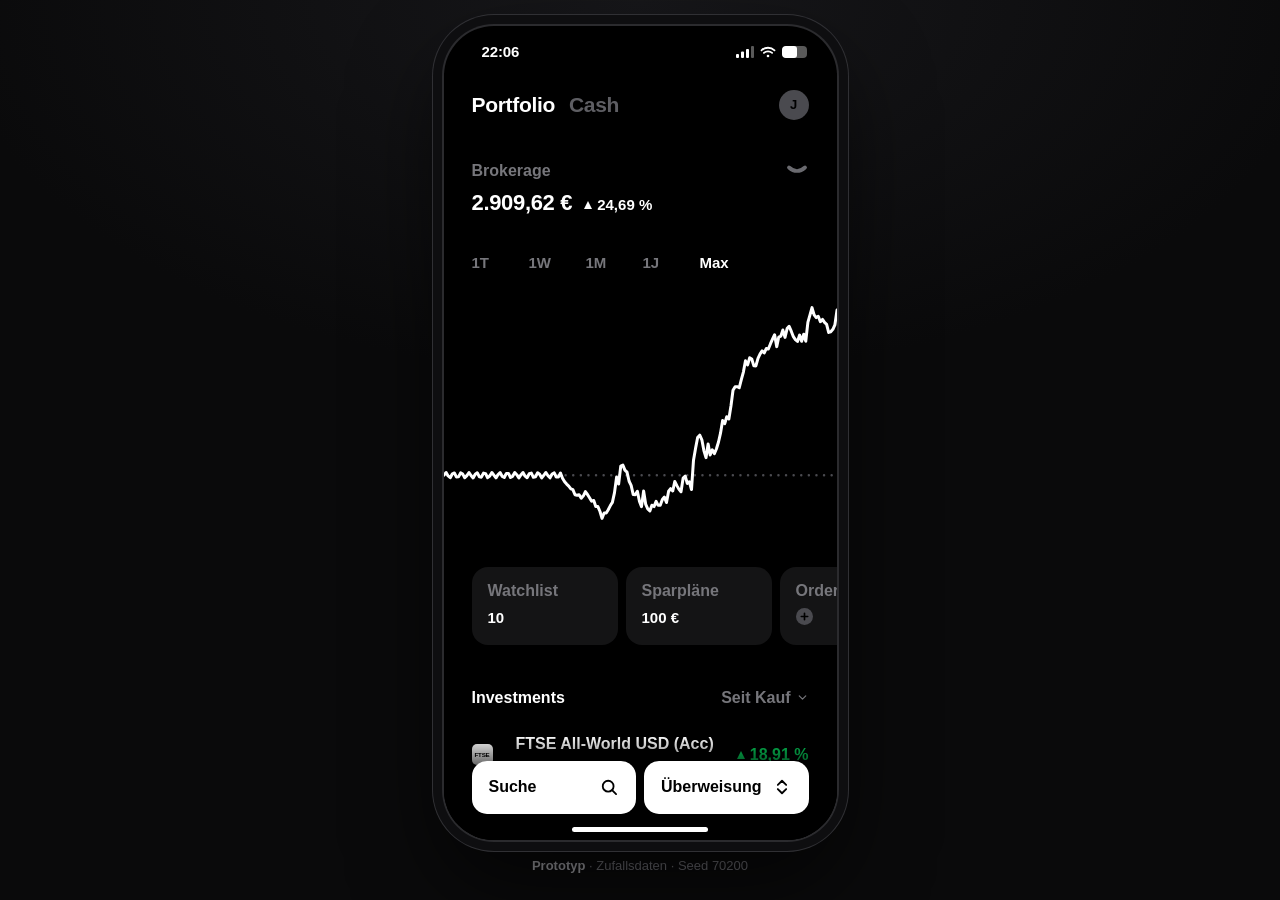
==== index.html @ 46ad41a9 "Add clickable neobroker app prototype with cash sub-accounts Single-file mobile web prototype (dark " ====
<!doctype html>
<html lang="de">
<head>
<meta charset="utf-8">
<meta name="viewport" content="width=device-width, initial-scale=1, viewport-fit=cover, user-scalable=no">
<meta name="theme-color" content="#000000">
<meta name="color-scheme" content="dark">
<meta name="apple-mobile-web-app-capable" content="yes">
<meta name="mobile-web-app-capable" content="yes">
<meta name="apple-mobile-web-app-status-bar-style" content="black-translucent">
<meta name="apple-mobile-web-app-title" content="Cash Demo">
<meta name="robots" content="noindex, nofollow">
<title>Cash-Unterkonten · Prototyp</title>
<link rel="icon" href="data:image/svg+xml,%3Csvg xmlns='http://www.w3.org/2000/svg' viewBox='0 0 64 64'%3E%3Crect width='64' height='64' rx='14' fill='%23000'/%3E%3Ccircle cx='32' cy='32' r='15' fill='none' stroke='%23fff' stroke-width='7' stroke-dasharray='62 95' transform='rotate(-90 32 32)'/%3E%3C/svg%3E">
<style>
:root {
  --bg: #000;
  --fg: #fff;
  --muted: #76767b;
  --dim: #55555a;
  --card: #141415;
  --raise: #1c1c1e;
  --green: #05d05a;
  --red: #ff4234;
  --purple: #5b2cf5;
  --blue: #0a5cff;
  --pad: 28px;
  --safe-b: env(safe-area-inset-bottom, 0px);
  --safe-t: env(safe-area-inset-top, 0px);
  --font: "Inter", -apple-system, BlinkMacSystemFont, "SF Pro Display", "SF Pro Text", "Segoe UI", Roboto, "Helvetica Neue", Arial, sans-serif;
}

* { box-sizing: border-box; margin: 0; padding: 0; -webkit-tap-highlight-color: transparent; }
html, body { height: 100%; background: #0a0a0b; color: var(--fg); overscroll-behavior: none; }
body { font-family: var(--font); font-size: 16px; line-height: 1.25; -webkit-font-smoothing: antialiased; -moz-osx-font-smoothing: grayscale; -webkit-text-size-adjust: 100%; user-select: none; -webkit-user-select: none; }
button { font: inherit; color: inherit; background: none; border: 0; cursor: pointer; text-align: left; touch-action: manipulation; }
button:disabled { cursor: default; }
input { font: inherit; color: inherit; user-select: text; -webkit-user-select: text; }
svg { display: block; }
h1, h2 { font-size: inherit; font-weight: 700; }
i, em { font-style: normal; }
[hidden] { display: none !important; }

/* ---------- Bühne & Geräterahmen ---------- */

#stage { min-height: 100%; display: flex; flex-direction: column; align-items: center; justify-content: center; gap: 18px; padding: 24px 0; background: radial-gradient(90% 70% at 50% 0%, #17171a 0%, #0a0a0b 60%); }
#phone { position: relative; width: 393px; height: min(852px, calc(100vh - 86px)); height: min(852px, calc(100dvh - 86px)); background: var(--bg); border-radius: 50px; overflow: hidden; display: flex; flex-direction: column; box-shadow: 0 0 0 2px #2b2b2e, 0 0 0 11px #0e0e10, 0 0 0 12px #303034, 0 40px 90px rgba(0, 0, 0, .7); }
#statusbar { flex: none; height: 47px; display: flex; align-items: center; justify-content: space-between; padding: 6px 30px 0 38px; font-weight: 700; font-size: 15px; letter-spacing: -.01em; }
.sb-right { display: flex; align-items: center; gap: 6px; }
.sb-bat { width: 25px; height: 12px; border-radius: 4px; background: rgba(255, 255, 255, .35); overflow: hidden; }
.sb-bat i { display: block; width: 62%; height: 100%; background: #fff; border-radius: 3px; }
#app { position: relative; flex: 1; min-height: 0; overflow: hidden; background: var(--bg); }
#homebar { position: absolute; left: 50%; bottom: 8px; width: 136px; height: 5px; margin-left: -68px; border-radius: 3px; background: #fff; z-index: 60; pointer-events: none; }
#note { color: #6c6c72; font-size: 13px; font-weight: 500; }
#note b { color: #a1a1a6; font-weight: 600; }

@media (max-width: 520px), (max-height: 560px) {
  #stage { padding: 0; display: block; height: 100%; }
  #phone { width: 100%; height: 100vh; height: 100dvh; border-radius: 0; box-shadow: none; padding-top: var(--safe-t); }
  #statusbar, #homebar, #note { display: none; }
}
@media (min-width: 521px) and (min-height: 561px) {
  :root { --safe-b: 14px; }
}

/* ---------- Kopf & Hauptansicht ---------- */

#main { position: absolute; inset: 0; }
.top { position: absolute; top: 0; left: 0; right: 0; height: 64px; z-index: 5; display: flex; align-items: center; justify-content: space-between; padding: 0 var(--pad); background: var(--bg); }
.tabs { display: flex; gap: 14px; }
.tab { font-size: 21px; font-weight: 700; letter-spacing: -.015em; color: #5e5e63; transition: color .15s; }
.tab.on { color: var(--fg); }
.avatar { width: 30px; height: 30px; border-radius: 50%; background: #4a4a4f; color: #000; font-size: 13px; font-weight: 800; text-align: center; transition: background .15s; }
.avatar.on { background: #fff; }

.view { position: absolute; top: 64px; left: 0; right: 0; bottom: 0; overflow-y: auto; overflow-x: hidden; padding-bottom: calc(120px + var(--safe-b)); scrollbar-width: none; overscroll-behavior: contain; }
.view::-webkit-scrollbar, .sheet-scroll::-webkit-scrollbar, .cards::-webkit-scrollbar, .chips::-webkit-scrollbar, .months::-webkit-scrollbar, .ipos::-webkit-scrollbar, .bubbles::-webkit-scrollbar { display: none; }

.hero { padding: 22px var(--pad) 0; }
.hero-label { display: flex; width: 100%; align-items: center; justify-content: space-between; color: var(--muted); font-size: 16px; font-weight: 600; line-height: 20px; }
.hero-chev { color: #6a6a6f; }
.hero-chev svg { width: 24px; height: 24px; stroke-width: 3.800; }
.hero-chev.flip svg { transform: rotate(180deg); }
.hero-line { display: flex; align-items: baseline; gap: 12px; margin-top: 6px; min-height: 28px; }
.hero-line.pad { padding: 0 var(--pad); margin-top: 8px; }
.hero-amount { font-size: 22px; font-weight: 700; letter-spacing: -.015em; line-height: 28px; font-variant-numeric: tabular-nums; }
.hero-delta { font-size: 15px; font-weight: 700; white-space: nowrap; }
.hero-date, .hero-note { font-size: 14px; font-weight: 600; color: var(--muted); white-space: nowrap; }
.hero-date:empty { display: none; }
.hero-emoji { font-size: 17px; }

.tri { display: inline-block; width: 0; height: 0; margin-right: 5px; border-left: 4.5px solid transparent; border-right: 4.5px solid transparent; vertical-align: 1px; }
.tri.up { border-bottom: 8px solid currentColor; }
.tri.down { border-top: 8px solid currentColor; }
.chg { font-weight: 700; font-size: 16px; white-space: nowrap; font-variant-numeric: tabular-nums; }
.chg.up, .green { color: var(--green); }
.chg.down { color: var(--red); }

.tf { display: flex; padding: 36px var(--pad) 0; }
.tf button { width: 57px; font-size: 15px; font-weight: 600; color: var(--muted); line-height: 20px; }
.tf button.on { color: var(--fg); }

.chart { position: relative; height: 240px; margin-top: 20px; touch-action: pan-y; cursor: crosshair; }
.chart svg { width: 100%; height: 100%; overflow: visible; }
.ch-line { fill: none; stroke: #fff; stroke-width: 3; stroke-linejoin: round; stroke-linecap: round; }
.ch-base { fill: none; stroke: #4a4a4f; stroke-width: 2.4; stroke-dasharray: .1 7.5; stroke-linecap: round; }
.ch-cursor { position: absolute; top: 0; bottom: 0; width: 0; border-left: 1px solid #55555a; pointer-events: none; }
.ch-cursor i { position: absolute; left: -6px; width: 11px; height: 11px; margin-top: -5.500px; border-radius: 50%; background: #fff; box-shadow: 0 0 0 4px rgba(0, 0, 0, .9); }

/* ---------- Karten-Reihe ---------- */

.cards { display: flex; gap: 8px; margin-top: 34px; padding: 0 var(--pad); overflow-x: auto; scrollbar-width: none; scroll-padding: 0 var(--pad); scroll-snap-type: x proximity; }
.card { position: relative; flex: none; width: 146px; height: 78px; padding: 14px 16px; border-radius: 16px; background: var(--card); display: flex; flex-direction: column; gap: 7px; scroll-snap-align: start; transition: opacity .12s; }
.cards.tall .card { height: 116px; padding-top: 17px; gap: 9px; }
.card-l { color: var(--muted); font-size: 16px; font-weight: 600; line-height: 20px; }
.card-v { font-size: 15px; font-weight: 700; line-height: 20px; white-space: nowrap; overflow: hidden; text-overflow: ellipsis; }
.card-foot { margin-top: auto; font-size: 13px; font-weight: 600; color: var(--muted); white-space: nowrap; overflow: hidden; text-overflow: ellipsis; }
.card-plus { display: grid; place-items: center; width: 17px; height: 17px; border-radius: 50%; background: #4a4a4f; color: #000; }
.card-plus svg { width: 11px; height: 11px; stroke-width: 3.6; }
.card-pie { width: 19px; height: 19px; border-radius: 50%; background: conic-gradient(#0a5cff 0 62%, #0a2f8f 62% 80%, #2b7bff 80%); -webkit-mask: radial-gradient(circle, transparent 3px, #000 3.500px); mask: radial-gradient(circle, transparent 3px, #000 3.500px); }
.mini-card { width: 20px; height: 14px; margin-top: 2px; border-radius: 2.500px; background: linear-gradient(135deg, #b9b9bd, #77777b); position: relative; }
.mini-card::after { content: ''; position: absolute; left: 3px; top: 4px; width: 4px; height: 3px; border-radius: 1px; background: rgba(0, 0, 0, .35); }
.mini-card.off { background: #3a3a3e; }
.card-dots { position: relative; width: 22px; height: 20px; }
.card-dots b { position: absolute; border-radius: 50%; }
.card-dots b:nth-child(1) { left: 0; top: 0; width: 12px; height: 12px; background: #0a3bff; }
.card-dots b:nth-child(2) { left: 13px; top: 5px; width: 7px; height: 7px; background: var(--green); }
.card-dots b:nth-child(3) { left: 7px; top: 12px; width: 8px; height: 8px; background: #7a3ff0; }
.card-acct { display: flex; align-items: center; }
.card-acct b { width: 22px; height: 22px; border-radius: 50%; background: #fff; color: #000; font-size: 11px; font-weight: 800; display: grid; place-items: center; z-index: 1; }
.card-acct em { width: 22px; height: 22px; margin-left: -5px; border-radius: 50%; background: #2a2a2d; color: #6c6c72; display: grid; place-items: center; }
.card-acct em svg { width: 11px; height: 11px; stroke-width: 3.4; }
.card-mail { width: 22px; height: 22px; border-radius: 50%; background: #4a4a4f; color: #000; display: grid; place-items: center; }
.card-mail svg { width: 13px; height: 13px; }
.cards.movers { margin-top: 0; }
.cards.movers .card { height: 116px; gap: 0; justify-content: flex-end; }
.cards.movers .ins-ic { position: absolute; top: 16px; left: 16px; }
.cards.movers .card-v { font-size: 16px; margin-bottom: 6px; }

/* ---------- Abschnitte & Zeilen ---------- */

.sec { display: flex; align-items: center; justify-content: space-between; gap: 12px; padding: 43px var(--pad) 12px; }
.sec h2 { font-size: 16px; line-height: 20px; }
.sec-btn { display: flex; align-items: center; gap: 5px; color: var(--muted); font-size: 16px; font-weight: 600; }
.sec-btn svg { width: 13px; height: 13px; }
.sec-link { display: flex; align-items: center; gap: 9px; }
.sec-link svg { width: 12px; height: 12px; color: #77777c; }
.sec-link.back svg { color: #fff; }

.row { display: flex; align-items: center; width: 100%; min-height: 70px; padding: 6px var(--pad); transition: opacity .12s; }
.row.slim { min-height: 50px; padding-top: 2px; padding-bottom: 2px; }
button.row:active, .card:active, .pill:active, .chip:active, .picker:active, .ipo:active, .promo:active, .intro:active { opacity: .55; }
.row-ic { flex: none; width: 52px; display: flex; align-items: center; }
.row-ic:has(.ins-ic), .row-ic:has(.dot) { width: 44px; }
.row-main { flex: 1; min-width: 0; display: flex; flex-direction: column; gap: 4px; }
.row-main b { font-size: 16px; line-height: 20px; font-weight: 700; white-space: nowrap; overflow: hidden; text-overflow: ellipsis; }
.row-main small { font-size: 14px; line-height: 18px; font-weight: 500; color: var(--muted); white-space: nowrap; overflow: hidden; text-overflow: ellipsis; }
.row-end { flex: none; display: flex; flex-direction: column; align-items: flex-end; gap: 4px; padding-left: 14px; text-align: right; }
.row-end b { font-size: 16px; line-height: 20px; font-weight: 700; white-space: nowrap; font-variant-numeric: tabular-nums; }
.row-end small { font-size: 14px; line-height: 18px; font-weight: 500; color: var(--muted); white-space: nowrap; }
.row-end.split { flex-direction: row; align-items: center; gap: 10px; }
.row.blue .row-main b, .row.blue .row-main small { color: var(--blue); }
.row.blue .row-main small { opacity: .9; }
.row.danger .row-main b { color: var(--red); }
.strike { text-decoration: line-through; text-decoration-thickness: 2px; color: #8a8a8f; }
.muted { color: var(--muted); }
.mono { font-variant-numeric: tabular-nums; letter-spacing: .01em; }
.gold { color: #b9a98c; }
.gold-dim { color: #6f6553 !important; }
.gold-badge { width: 19px; height: 19px; border-radius: 50%; background: #c9bda6; color: #000; display: grid; place-items: center; }
.gold-badge svg { width: 11px; height: 11px; stroke-width: 3.6; }

.ins-ic { flex: none; width: 21px; height: 21px; border-radius: 5px; display: grid; place-items: center; overflow: hidden; }
.ins-ic i { font-weight: 800; letter-spacing: -.04em; line-height: 1; }
.ins-ic.lg { width: 44px; height: 44px; border-radius: 11px; }
.ins-ic.lg i { transform: scale(2); }
.tx-ic { position: relative; flex: none; width: 21px; height: 21px; margin-left: 3px; border-radius: 50%; background: #fff; color: #000; display: grid; place-items: center; }
.tx-ic svg { width: 14px; height: 14px; }
.tx-ic.pct { background: #5a2be6; color: #fff; font-size: 11px; font-weight: 800; }
.tx-ic.blue { background: var(--blue); color: #fff; }
.tx-ic.red { background: var(--red); color: #fff; }
.tx-ic.num { font-size: 12px; font-weight: 800; }
.tx-ic.ghost { background: none; color: #fff; }
.tx-ic.ghost svg { width: 21px; height: 21px; }
.tx-ic.ghost em { position: absolute; right: -9px; bottom: -8px; min-width: 16px; height: 16px; padding: 0 4px; border-radius: 8px; background: #1e1e21; box-shadow: 0 0 0 2px #000; font-size: 10px; font-weight: 700; display: grid; place-items: center; }
.tx-av { flex: none; width: 28px; height: 28px; border-radius: 50%; background: #1c1c1f; color: #6a6a6f; font-size: 11px; font-weight: 700; display: grid; place-items: center; }
.acc-av { flex: none; width: 30px; height: 30px; margin-left: -1px; border-radius: 50%; background: color-mix(in srgb, var(--c, #fff) 22%, #101012); display: grid; place-items: center; }
.acc-av .av-emoji { font-size: 15px; line-height: 1; }
.acc-av .av-eur { font-size: 14px; font-weight: 800; color: #fff; }
.acc-av.big { width: 64px; height: 64px; margin: 0; }
.acc-av.big .av-emoji { font-size: 31px; }
.acc-av.big .av-eur { font-size: 26px; }
.dot { width: 16px; height: 16px; margin-left: 2px; border-radius: 50%; }
.ring { width: 20px; height: 20px; }

.legal { margin-top: 38px; padding: 0 var(--pad); font-size: 13px; line-height: 1.62; font-weight: 600; color: #5f5f64; text-align: justify; }
.legal b { color: #fff; font-weight: 700; }
.empty { padding: 14px var(--pad); color: var(--muted); font-size: 15px; font-weight: 500; line-height: 1.5; }
.empty-box { margin: 4px var(--pad) 0; padding: 22px; border-radius: 18px; background: var(--card); display: flex; flex-direction: column; align-items: flex-start; gap: 8px; }
.empty-box b { font-size: 16px; }
.empty-box span { color: var(--muted); font-size: 14px; font-weight: 500; line-height: 1.5; }
.empty-box .chip { margin-top: 8px; }

.intro { display: flex; flex-direction: column; align-items: flex-start; gap: 8px; width: calc(100% - 2 * var(--pad)); margin: 12px var(--pad) 0; padding: 20px; border-radius: 18px; background: linear-gradient(140deg, #1b1445 0%, #12122a 55%, #0e1626 100%); }
.intro b { font-size: 19px; }
.intro span { color: #a5a5b4; font-size: 14px; font-weight: 500; line-height: 1.5; }
.intro-tag, .badge { display: inline-block; padding: 2px 7px; border-radius: 6px; background: var(--purple); color: #fff; font-size: 11px; font-weight: 700; letter-spacing: .02em; text-transform: uppercase; vertical-align: 2px; }
.intro-cta { display: flex; align-items: center; gap: 6px; margin-top: 6px; font-size: 15px; font-weight: 700; }
.intro-cta svg { width: 11px; height: 11px; }

.goal { margin-top: 16px; }
.sheet .goal { padding: 0 var(--pad); }
.goal-track { height: 6px; border-radius: 3px; background: #1f1f22; overflow: hidden; }
.goal-track i { display: block; height: 100%; border-radius: 3px; transition: width .5s cubic-bezier(.2, .8, .2, 1); }
.goal-meta { display: flex; justify-content: space-between; margin-top: 9px; color: var(--muted); font-size: 13px; font-weight: 600; }

/* ---------- Promo-Karten (leere Depots) ---------- */

.promo { position: relative; display: block; width: calc(100% - 2 * var(--pad)); height: 430px; margin: 34px var(--pad) 0; border-radius: 24px; overflow: hidden; }
.promo + .cards { margin-top: 8px; }
.promo-art { position: absolute; inset: 0; }
.promo-art::before, .promo-art::after { content: ''; position: absolute; border-radius: 50%; }
.art-pm .promo-art { background: radial-gradient(120% 90% at 78% 22%, #6a5645 0%, #33271f 42%, #0c0a09 100%); }
.art-pm .promo-art::before { width: 230px; height: 230px; right: -50px; top: 40px; background: radial-gradient(circle at 35% 30%, #a98f73, #3b2d22 70%); opacity: .7; }
.art-pm .promo-art::after { width: 120px; height: 120px; left: 30px; top: 120px; background: radial-gradient(circle at 40% 30%, #57493c, #1a1410 75%); opacity: .8; }
.art-bonds .promo-art { background: radial-gradient(120% 90% at 30% 15%, #7a9a48 0%, #33521f 45%, #0b1708 100%); }
.art-bonds .promo-art::before { width: 250px; height: 250px; left: 44px; top: 30px; background: radial-gradient(circle at 40% 30%, #e8e6d6, #9fa586 60%, #4c5c38); opacity: .85; }
.art-bonds .promo-art::after { width: 90px; height: 90px; right: 20px; top: 200px; background: radial-gradient(circle at 40% 30%, #ffb648, #a55a12); opacity: .8; }
.art-crypto .promo-art { background: linear-gradient(160deg, #a2603b 0%, #5d3625 48%, #170f0b 100%); }
.art-crypto .promo-art::before { width: 210px; height: 210px; left: 60px; top: 50px; background: radial-gradient(circle at 38% 30%, #ffd08a, #f7931a 55%, #7a3d05); opacity: .9; }
.art-crypto .promo-art::after { width: 100px; height: 100px; right: 30px; top: 30px; background: radial-gradient(circle at 40% 30%, #3f6b3a, #16300f); opacity: .8; }
.promo-txt { position: absolute; left: 0; right: 0; bottom: 0; padding: 90px 30px 30px; display: flex; flex-direction: column; gap: 10px; background: linear-gradient(to top, rgba(0, 0, 0, .86) 35%, transparent); }
.promo-txt b { display: flex; align-items: center; gap: 10px; font-size: 18px; line-height: 23px; }
.promo-txt b svg { flex: none; width: 12px; height: 12px; }
.promo-txt span { color: rgba(255, 255, 255, .72); font-size: 15.500px; font-weight: 600; line-height: 1.55; }

/* ---------- Untere Leiste ---------- */

.bottombar { position: absolute; left: 0; right: 0; bottom: 0; z-index: 6; display: flex; gap: 8px; padding: 26px var(--pad) calc(12px + var(--safe-b)); background: linear-gradient(to top, #000 52%, rgba(0, 0, 0, 0)); pointer-events: none; }
.bottombar.inl { position: static; padding: 0; background: none; }
.pill { pointer-events: auto; flex: 1; height: 53px; padding: 0 17px; border-radius: 15px; background: #fff; color: #000; font-size: 16px; font-weight: 700; display: flex; align-items: center; justify-content: space-between; transition: opacity .12s; }
.pill svg { width: 20px; height: 20px; }
.pill.dark { background: #222225; color: #fff; }

/* ---------- Sheets ---------- */

#sheets { position: absolute; inset: 0; z-index: 20; pointer-events: none; }
.sheet { position: absolute; inset: 0; display: flex; flex-direction: column; background: var(--bg); pointer-events: auto; transform: translateY(0); transition: transform .38s cubic-bezier(.2, .85, .25, 1); will-change: transform; }
.sheet.enter, .sheet.leave { transform: translateY(102%); }
.sheet.leave { pointer-events: none; transition-timing-function: cubic-bezier(.5, 0, .8, .4); transition-duration: .3s; }
.sheet.dragging { transition: none; }
.sheet-handle { flex: none; height: 40px; display: grid; place-items: center; cursor: pointer; }
.sheet-handle i { width: 27px; height: 5px; border-radius: 3px; background: #5c5c61; }
.sheet-scroll { flex: 1; min-height: 0; overflow-y: auto; overflow-x: hidden; padding: 6px 0 28px; scrollbar-width: none; overscroll-behavior: contain; }
.sheet-bottom { flex: none; padding: 10px var(--pad) calc(12px + var(--safe-b)); display: flex; flex-direction: column; gap: 8px; }
.sh-title { padding: 0 var(--pad); font-size: 22px; line-height: 28px; letter-spacing: -.015em; }
.sh-sub { padding: 0 var(--pad); margin-top: 5px; color: var(--muted); font-size: 16px; font-weight: 600; line-height: 1.5; }
.gap { height: 26px; }
.para { padding: 18px var(--pad) 0; color: #b4b4ba; font-size: 16px; font-weight: 500; line-height: 1.55; }
.para b { color: #fff; }
.kv { display: flex; align-items: center; justify-content: space-between; gap: 16px; min-height: 41px; padding: 0 var(--pad); }
.kv span { color: var(--muted); font-size: 16px; font-weight: 600; white-space: nowrap; }
.kv b { font-size: 16px; font-weight: 700; text-align: right; }
.btn-line { display: flex; flex-wrap: wrap; gap: 8px; padding: 14px var(--pad) 0; }

.chips { display: flex; gap: 8px; margin-top: 26px; padding: 0 calc(var(--pad) - 5px); overflow-x: auto; scrollbar-width: none; }
.chips.wrap { flex-wrap: wrap; margin-top: 14px; }
.sec + .chips.wrap { margin-top: 0; }
.chips.center { justify-content: center; margin-top: 18px; }
.chip { flex: none; display: inline-flex; align-items: center; gap: 8px; height: 38px; padding: 0 15px; border-radius: 11px; background: var(--raise); font-size: 15px; font-weight: 600; white-space: nowrap; transition: opacity .12s, background .15s; }
.chip.on { background: #fff; color: #000; }
.chip svg { width: 15px; height: 15px; }
.chip.ins { height: 42px; font-weight: 700; font-size: 16px; background: #161617; }
.btn-line .chip:first-child, .empty-box .chip { margin-left: 0; }

/* Betragseingabe */
.pickers { position: relative; margin-top: 22px; }
.picker { display: flex; align-items: center; gap: 13px; width: 100%; height: 62px; padding: 0 var(--pad); transition: opacity .12s; }
.pk-main { flex: 1; min-width: 0; display: flex; flex-direction: column; gap: 2px; }
.pk-main small { font-size: 13px; font-weight: 600; color: var(--muted); }
.pk-main b { font-size: 16px; white-space: nowrap; overflow: hidden; text-overflow: ellipsis; }
.pk-right { font-size: 15px; font-weight: 600; color: var(--muted); font-variant-numeric: tabular-nums; white-space: nowrap; }
.pk-chev { color: #6a6a6f; }
.pk-chev svg { width: 14px; height: 14px; }
.swap { position: absolute; left: calc(var(--pad) + 2px); top: 50%; width: 24px; height: 24px; margin-top: -12px; border-radius: 50%; background: #2a2a2e; color: #fff; display: grid; place-items: center; box-shadow: 0 0 0 3px #000; }
.swap svg { width: 12px; height: 12px; }
.amt { display: flex; align-items: baseline; justify-content: center; gap: 9px; margin-top: 34px; padding: 0 var(--pad); font-size: 50px; font-weight: 700; letter-spacing: -.03em; line-height: 1.1; font-variant-numeric: tabular-nums; }
.amt i { font-size: 40px; }
.amt.zero { color: #4b4b50; }
.amt.bad { color: var(--red); }
.amt-hint { min-height: 20px; margin-top: 10px; padding: 0 var(--pad); text-align: center; color: var(--muted); font-size: 14px; font-weight: 600; }
.amt-hint.bad { color: var(--red); }
.keypad { display: grid; grid-template-columns: repeat(3, 1fr); margin: 0 -8px 6px; }
.keypad button { height: 56px; border-radius: 14px; font-size: 26px; font-weight: 600; text-align: center; display: grid; place-items: center; transition: background .1s; }
.keypad button:active { background: #1c1c1e; }
.keypad svg { width: 26px; height: 26px; }
.cta { width: 100%; height: 54px; border-radius: 15px; background: #fff; color: #000; font-size: 16px; font-weight: 700; text-align: center; transition: opacity .12s, background .15s; }
.cta:active { opacity: .7; }
.cta:disabled { background: #19191b; color: #55555a; }
.cta.danger { background: var(--red); color: #fff; }
.cta.ghost { background: none; color: #fff; }
.done { height: 100%; min-height: 380px; display: flex; flex-direction: column; align-items: center; justify-content: center; gap: 22px; padding: 0 var(--pad) 60px; text-align: center; }
.done i { width: 76px; height: 76px; border-radius: 50%; background: var(--green); color: #000; display: grid; place-items: center; animation: pop .45s cubic-bezier(.2, 1.6, .4, 1); }
.done i svg { width: 38px; height: 38px; }
.done b { font-size: 19px; line-height: 1.4; max-width: 280px; }
@keyframes pop { from { transform: scale(.3); opacity: 0; } to { transform: scale(1); opacity: 1; } }

.radio { width: 22px; height: 22px; border-radius: 50%; border: 2px solid #3a3a3f; display: grid; place-items: center; }
.radio.on { background: #fff; border-color: #fff; color: #000; }
.radio svg { width: 13px; height: 13px; stroke-width: 3.6; }
.toggle { position: relative; width: 46px; height: 28px; border-radius: 14px; background: #2a2a2e; transition: background .2s; }
.toggle::after { content: ''; position: absolute; left: 3px; top: 3px; width: 22px; height: 22px; border-radius: 50%; background: #fff; transition: transform .2s cubic-bezier(.2, .8, .2, 1); }
.toggle.on { background: var(--green); }
.toggle.on::after { transform: translateX(18px); }
.row:has(.toggle) .row-main small { white-space: normal; }

/* Unterkonto anlegen */
.na-preview { display: grid; place-items: center; padding: 26px 0 22px; }
.na-preview .acc-av { background: #19191b; }
.field { display: block; padding: 0 var(--pad); }
.field span { display: block; margin-bottom: 8px; color: var(--muted); font-size: 14px; font-weight: 600; }
.field input { width: 100%; height: 54px; padding: 0 16px; border: 0; border-radius: 15px; background: #161617; font-size: 17px; font-weight: 600; outline: none; }
.field input:focus { box-shadow: 0 0 0 2px #3a3a3f; }
.field input::placeholder, .sfield input::placeholder { color: #5f5f64; }
.emoji-grid { display: grid; grid-template-columns: repeat(5, 1fr); gap: 8px; padding: 0 var(--pad); }
.emoji-grid button { height: 54px; border-radius: 15px; background: #121213; font-size: 24px; text-align: center; }
.emoji-grid button.on { background: #262629; box-shadow: inset 0 0 0 2px #fff; }
.det-head { display: flex; align-items: center; gap: 16px; padding: 4px var(--pad) 0; }
.det-head .sh-title, .det-head .sh-sub { padding: 0; }
.det-head .sh-sub { margin-top: 2px; }

/* Karte */
.plastic { position: relative; height: 204px; margin: 24px var(--pad) 0; padding: 22px; border-radius: 20px; background: linear-gradient(135deg, #2d2d31 0%, #151517 55%, #0b0b0c 100%); box-shadow: inset 0 0 0 1px #2f2f33; display: flex; flex-direction: column; justify-content: flex-end; gap: 6px; }
.plastic .pl-chip { position: absolute; left: 22px; top: 24px; width: 38px; height: 28px; border-radius: 6px; background: linear-gradient(135deg, #d9d9dd, #8d8d92); }
.plastic em { position: absolute; right: 22px; top: 26px; color: #8a8a90; font-size: 14px; font-weight: 700; letter-spacing: .04em; text-transform: uppercase; }
.plastic b { font-size: 16px; }
.plastic span { color: #9a9aa0; font-size: 15px; font-weight: 600; letter-spacing: .08em; }

.fab-line { display: flex; justify-content: flex-end; }
.fab { width: calc(50% - 4px); height: 53px; padding: 0 17px; border-radius: 15px; background: #fff; color: #000; font-size: 16px; font-weight: 700; display: flex; align-items: center; justify-content: space-between; }
.fab svg { width: 19px; height: 19px; }
.fab.purple { background: var(--purple); color: #fff; }
.fab:active { opacity: .7; }

.searchbar { display: flex; gap: 8px; }
.sfield { flex: 1; min-width: 0; height: 53px; padding: 0 18px; border-radius: 15px; background: #26262a; display: flex; align-items: center; gap: 12px; color: #77777c; }
.sfield svg { flex: none; width: 18px; height: 18px; }
.sfield input { flex: 1; min-width: 0; height: 100%; border: 0; background: none; outline: none; color: #fff; font-size: 16px; font-weight: 600; text-overflow: ellipsis; }
.sq { flex: none; width: 53px; height: 53px; border-radius: 15px; background: #26262a; display: grid; place-items: center; }
.sq svg { width: 17px; height: 17px; }

/* Statistik */
.months { display: flex; gap: 30px; margin-top: 46px; padding: 0 var(--pad); overflow-x: auto; scrollbar-width: none; }
.months button { flex: none; color: var(--muted); font-size: 16px; font-weight: 600; }
.months button.on { color: #fff; font-weight: 700; }
.bubbles { position: relative; margin-top: 30px; padding: 0 var(--pad); }
.bubbles.scroll { overflow-x: auto; overflow-y: hidden; scrollbar-width: none; padding: 0; }
.bubbles-in { position: relative; height: 100%; margin: 0 auto; }
.bubbles.scroll .bubbles-in { margin: 0; }
.bubble { position: absolute; border-radius: 50%; display: flex; flex-direction: column; align-items: center; justify-content: center; gap: 3px; padding: 0 6px; color: #000; text-align: center; overflow: hidden; transition: transform .15s; animation: pop .4s cubic-bezier(.2, 1.3, .4, 1) backwards; }
.bubble:active { transform: scale(.95); }
.bubble b { font-size: 17px; font-weight: 800; letter-spacing: -.02em; white-space: nowrap; }
.bubble span { font-size: 11px; font-weight: 600; line-height: 1.2; opacity: .8; max-width: 100%; }
.bubble.back { animation: none; }

/* Suche */
.ipos { display: flex; gap: 10px; padding: 0 var(--pad); overflow-x: auto; scrollbar-width: none; scroll-snap-type: x mandatory; scroll-padding: 0 var(--pad); }
.ipo { position: relative; flex: none; width: 100%; height: 244px; padding: 30px; border-radius: 22px; display: flex; flex-direction: column; justify-content: flex-end; gap: 10px; scroll-snap-align: start; color: #000; transition: opacity .12s; }
.ipo em { position: absolute; left: 30px; top: 30px; font-size: 15px; font-weight: 800; letter-spacing: .06em; }
.ipo b { font-size: 19px; line-height: 1.25; }
.ipo span { font-size: 15.500px; font-weight: 600; opacity: .62; }
.ipo.beige { background: #e8e5da; }
.ipo.rose { background: linear-gradient(160deg, #d77c86, #8c3d75); color: #fff; }
.ipo.ink { background: linear-gradient(160deg, #20304f, #0c1220); color: #fff; }
.ins-head { display: flex; align-items: center; justify-content: space-between; padding: 4px var(--pad) 18px; }
.star { width: 40px; height: 40px; border-radius: 50%; background: #19191b; color: #8a8a90; display: grid; place-items: center; }
.star svg { width: 19px; height: 19px; }
.star.on { color: #ffd60a; }
.txd-head { padding: 6px var(--pad) 18px; }
.txd-head .tx-ic, .txd-head .tx-av { width: 44px; height: 44px; margin: 0; font-size: 17px; }
.txd-head .tx-ic svg { width: 26px; height: 26px; }
.txd-amt { padding: 26px var(--pad) 22px; font-size: 40px; font-weight: 700; letter-spacing: -.03em; font-variant-numeric: tabular-nums; }
.donut-wrap { display: grid; place-items: center; padding: 44px 0 10px; }
.donut { width: 218px; height: 218px; }

/* ---------- Toast ---------- */

#toast { position: absolute; left: 50%; bottom: calc(92px + var(--safe-b)); z-index: 50; max-width: calc(100% - 40px); padding: 12px 18px; border-radius: 14px; background: #2a2a2e; color: #fff; font-size: 14px; font-weight: 600; line-height: 1.4; text-align: center; opacity: 0; transform: translate(-50%, 14px); transition: opacity .25s, transform .3s cubic-bezier(.2, .9, .3, 1); pointer-events: none; box-shadow: 0 10px 30px rgba(0, 0, 0, .6); }
#toast.show { opacity: 1; transform: translate(-50%, 0); }

@media (prefers-reduced-motion: reduce) {
  .sheet, .bubble, .done i, #toast, .goal-track i { transition-duration: .01s !important; animation-duration: .01s !important; }
}
</style>
<link rel="manifest" href="manifest.webmanifest">
<link rel="apple-touch-icon" href="icons/apple-touch-icon.png">
</head>
<body>
<div id="stage">
  <div id="phone">
    <div id="statusbar" aria-hidden="true">
      <span id="clock">9:41</span>
      <span class="sb-right">
        <svg viewBox="0 0 18 12" width="18" height="12"><rect x="0" y="8" width="3" height="4" rx="1" fill="#fff"/><rect x="5" y="5.500" width="3" height="6.500" rx="1" fill="#fff"/><rect x="10" y="3" width="3" height="9" rx="1" fill="#fff"/><rect x="15" y="0" width="3" height="12" rx="1" fill="#fff" opacity=".35"/></svg>
        <svg viewBox="0 0 16 12" width="16" height="12" fill="none" stroke="#fff" stroke-width="1.800" stroke-linecap="round"><path d="M1.500 4.300a9.500 9.500 0 0113 0M3.900 6.900a6 6 0 018.200 0"/><circle cx="8" cy="10" r="1.300" fill="#fff" stroke="none"/></svg>
        <span class="sb-bat"><i></i></span>
      </span>
    </div>
    <div id="app">
      <div id="main"></div>
      <div id="sheets"></div>
      <div id="toast" role="status" aria-live="polite"></div>
    </div>
    <div id="homebar" aria-hidden="true"></div>
  </div>
  <aside id="note"><b>Prototyp</b> · Zufallsdaten · <span id="note-seed"></span></aside>
</div>
<script>
(function () {
'use strict';

/* ---------- Zufall (seeded) ---------- */

function mulberry32(a) {
  return function () {
    a |= 0;
    a = (a + 0x6d2b79f5) | 0;
    let t = Math.imul(a ^ (a >>> 15), 1 | a);
    t = (t + Math.imul(t ^ (t >>> 7), 61 | t)) ^ t;
    return ((t ^ (t >>> 14)) >>> 0) / 4294967296;
  };
}

function hashStr(s) {
  let h = 2166136261;
  for (let i = 0; i < s.length; i++) {
    h ^= s.charCodeAt(i);
    h = Math.imul(h, 16777619);
  }
  return h >>> 0;
}

function makeRand(seed) {
  const r = mulberry32(seed);
  const R = {
    raw: r,
    f: (min, max) => min + r() * (max - min),
    i: (min, max) => Math.floor(min + r() * (max - min + 1)),
    pick: (arr) => arr[Math.floor(r() * arr.length)],
    chance: (p) => r() < p,
    shuffle: (arr) => {
      const a = arr.slice();
      for (let i = a.length - 1; i > 0; i--) {
        const j = Math.floor(r() * (i + 1));
        [a[i], a[j]] = [a[j], a[i]];
      }
      return a;
    },
    sample: (arr, n) => R.shuffle(arr).slice(0, n),
    money: (min, max) => Math.round(R.f(min, max) * 100) / 100,
    normal: () => {
      let u = 0;
      let v = 0;
      while (u === 0) u = r();
      while (v === 0) v = r();
      return Math.sqrt(-2 * Math.log(u)) * Math.cos(2 * Math.PI * v);
    },
  };
  return R;
}

/* ---------- Formatierung ---------- */

const NBSP = ' ';
const nf2 = new Intl.NumberFormat('de-DE', { minimumFractionDigits: 2, maximumFractionDigits: 2 });
const nf01 = new Intl.NumberFormat('de-DE', { minimumFractionDigits: 0, maximumFractionDigits: 1 });
const nf0 = new Intl.NumberFormat('de-DE', { maximumFractionDigits: 0 });

const round2 = (v) => Math.round(v * 100) / 100;
const eur = (v) => nf2.format(Math.abs(v) < 0.005 ? 0 : v) + NBSP + '€';
const eurAbs = (v) => eur(Math.abs(v));
const eurCompact = (v) => nf01.format(v) + NBSP + '€';
const eur0 = (v) => nf0.format(v) + NBSP + '€';
const pct2 = (v) => nf2.format(Math.abs(v)) + NBSP + '%';
const pct0 = (v) => nf0.format(v) + NBSP + '%';
const sum = (arr, fn) => arr.reduce((s, x) => s + (fn ? fn(x) : x), 0);
const clamp = (v, lo, hi) => Math.max(lo, Math.min(hi, v));

const ESC_MAP = { '&': '&amp;', '<': '&lt;', '>': '&gt;', '"': '&quot;', "'": '&#39;' };
const esc = (s) => String(s).replace(/[&<>"']/g, (c) => ESC_MAP[c]);

/* ---------- Datum ---------- */

const DAY = 864e5;
const MON_SHORT = ['Jan.', 'Feb.', 'März', 'Apr.', 'Mai', 'Juni', 'Juli', 'Aug.', 'Sept.', 'Okt.', 'Nov.', 'Dez.'];
const MON_LONG = ['Januar', 'Februar', 'März', 'April', 'Mai', 'Juni', 'Juli', 'August', 'September', 'Oktober', 'November', 'Dezember'];

function startOfDay(ts) {
  const d = new Date(ts);
  d.setHours(0, 0, 0, 0);
  return +d;
}
const dayShort = (ts) => {
  const d = new Date(ts);
  return d.getDate() + '. ' + MON_SHORT[d.getMonth()];
};
const dayLong = (ts) => {
  const d = new Date(ts);
  return d.getDate() + '. ' + MON_LONG[d.getMonth()] + ' ' + d.getFullYear();
};
const timeShort = (ts) => {
  const d = new Date(ts);
  return String(d.getHours()).padStart(2, '0') + ':' + String(d.getMinutes()).padStart(2, '0');
};
const monthKey = (ts) => {
  const d = new Date(ts);
  return d.getFullYear() * 12 + d.getMonth();
};
function monthGroupLabel(ts, now) {
  const diff = monthKey(now) - monthKey(ts);
  if (diff === 0) return 'Dieser Monat';
  if (diff === 1) return 'Letzter Monat';
  const d = new Date(ts);
  const sameYear = d.getFullYear() === new Date(now).getFullYear();
  return MON_LONG[d.getMonth()] + (sameYear ? '' : ' ' + d.getFullYear());
}
/** Nächster Termin für einen Tag-im-Monat (frühestens morgen). */
function nextDayOfMonth(day, now) {
  const today = new Date(startOfDay(now));
  let d = new Date(today.getFullYear(), today.getMonth(), Math.min(day, 28));
  if (+d <= +today) d = new Date(today.getFullYear(), today.getMonth() + 1, Math.min(day, 28));
  return +d;
}
function inDaysLabel(ts, now) {
  const n = Math.round((startOfDay(ts) - startOfDay(now)) / DAY);
  if (n <= 0) return 'Heute';
  if (n === 1) return 'Morgen';
  return 'In ' + n + ' Tagen';
}

/* ---------- IBAN ---------- */

function makeIban(R) {
  const bban = '100' + String(R.i(10000, 99999)) + String(R.i(1000000000, 9999999999));
  const check = 98n - (BigInt(bban + '131400') % 97n);
  return 'DE' + String(check).padStart(2, '0') + bban;
}
const ibanPretty = (iban) => iban.replace(/(.{4})/g, '$1 ').trim();
const ibanTail = (iban) => '··· ' + iban.slice(-4);

/* ---------- Icons ---------- */

const svg = (body, vb, attrs) =>
  `<svg viewBox="0 0 ${vb || '24 24'}" fill="none" stroke="currentColor" stroke-width="2.2" stroke-linecap="round" stroke-linejoin="round" aria-hidden="true" ${attrs || ''}>${body}</svg>`;

const ICON = {
  search: svg('<circle cx="11" cy="11" r="6.5"/><path d="M16 16l4.5 4.5"/>'),
  updown: svg('<path d="M7 9.5l5-5 5 5M7 14.5l5 5 5-5"/>', '24 24', 'stroke-width="2.8"'),
  chevDown: svg('<path d="M4 8.5c5 4.6 11 4.6 16 0"/>', '24 24', 'stroke-width="3.4"'),
  chevSmall: svg('<path d="M6 9l6 6 6-6"/>', '24 24', 'stroke-width="2.8"'),
  chevRight: svg('<path d="M9 5l7 7-7 7"/>', '24 24', 'stroke-width="3"'),
  chevLeft: svg('<path d="M15 5l-7 7 7 7"/>', '24 24', 'stroke-width="3"'),
  plus: svg('<path d="M12 5v14M5 12h14"/>', '24 24', 'stroke-width="2.6"'),
  check: svg('<path d="M5 12.5l4.5 4.5L19 7.5"/>', '24 24', 'stroke-width="2.8"'),
  close: svg('<path d="M6 6l12 12M18 6L6 18"/>', '24 24', 'stroke-width="2.6"'),
  filter: svg('<path d="M4 7h16M7 12h10M10 17h4"/>', '24 24', 'stroke-width="2.6"'),
  dots: svg('<circle cx="5" cy="12" r="1.4" fill="currentColor"/><circle cx="12" cy="12" r="1.4" fill="currentColor"/><circle cx="19" cy="12" r="1.4" fill="currentColor"/>'),
  back: svg('<path d="M7 5l10 7-10 7"/>', '24 24', 'stroke-width="2.6" transform="scale(-1,1)" style="transform-origin:center"'),
  del: svg('<path d="M21 6H9l-6 6 6 6h12zM17 9.5l-5 5M12 9.5l5 5"/>', '24 24', 'stroke-width="2"'),
  star: svg('<path d="M12 3.5l2.6 5.4 5.9.8-4.3 4.1 1 5.8L12 16.9 6.8 19.6l1-5.8L3.5 9.7l5.9-.8z"/>'),
  starFill: svg('<path fill="currentColor" d="M12 3.5l2.6 5.4 5.9.8-4.3 4.1 1 5.8L12 16.9 6.8 19.6l1-5.8L3.5 9.7l5.9-.8z"/>'),
  copy: svg('<rect x="8" y="8" width="11" height="11" rx="2.5"/><path d="M5 15V7a2 2 0 012-2h8"/>'),
  mail: svg('<rect x="4" y="6" width="16" height="12" rx="2.5"/><path d="M4.5 8l7.5 5.5L19.5 8"/>'),
  // Glyphen für Transaktions-Kreise (16er Raster)
  g_bag: svg('<path d="M3.5 6h9l-.8 7.5H4.3zM6 6V5a2 2 0 014 0v1"/>', '16 16', 'stroke-width="1.7"'),
  g_car: svg('<path d="M2.5 10.5V8.6l1.3-3.3a1.5 1.5 0 011.4-1h5.6a1.5 1.5 0 011.4 1l1.3 3.3v1.9zM4.3 12.6v-2M11.7 12.6v-2"/>', '16 16', 'stroke-width="1.7"'),
  g_fork: svg('<path d="M4.5 2.5v4a1.6 1.6 0 003.2 0v-4M6.1 8.2v5.3M11.5 2.5c-1.3 1-1.6 2.8-1.6 4.8h1.6v6.2"/>', '16 16', 'stroke-width="1.7"'),
  g_play: svg('<path fill="currentColor" d="M5.8 4.2l6 3.8-6 3.8z"/>', '16 16', 'stroke-width="1.4"'),
  g_health: svg('<path d="M8 3.6v8.8M3.6 8h8.8"/>', '16 16', 'stroke-width="2.4"'),
  g_bolt: svg('<path fill="currentColor" d="M9.2 2L4 9h3.4L6.8 14 12 7H8.6z"/>', '16 16', 'stroke-width="1"'),
  g_plane: svg('<path fill="currentColor" d="M14 2L2 7.2l4.6 1.9L8.8 14z"/>', '16 16', 'stroke-width="1"'),
  g_swap: svg('<path d="M3 5.8h9.5L10 3.3M13 10.2H3.5L6 12.7"/>', '16 16', 'stroke-width="1.8"'),
  g_chart: svg('<path d="M2.8 11.5l3.4-4 2.6 2.4L13.2 5"/>', '16 16', 'stroke-width="2"'),
  g_down: svg('<path d="M8 3v9.5M4.2 8.8L8 12.6l3.8-3.8"/>', '16 16', 'stroke-width="2"'),
  g_up: svg('<path d="M8 13V3.5M4.2 7.2L8 3.4l3.8 3.8"/>', '16 16', 'stroke-width="2"'),
  g_doc: svg('<rect x="3.6" y="3.6" width="8.8" height="8.8" rx="2.4"/><path d="M6.2 7h3.6M6.2 9.2h2.2"/>', '16 16', 'stroke-width="1.6"'),
  g_minus: svg('<circle cx="8" cy="8" r="5.6"/><path d="M5.6 8h4.8"/>', '16 16', 'stroke-width="1.7"'),
  g_phone: svg('<path fill="currentColor" d="M5.2 2.8l1.9-.5 1.2 2.9-1.4 1c.7 1.4 1.6 2.3 3 3l1-1.4 2.9 1.2-.5 1.9c-.2.8-.9 1.2-1.7 1.1C7.300 11.400 4.600 8.700 4.100 4.500c-.1-.8.3-1.500 1.100-1.700z"/>', '16 16', 'stroke-width="0"'),
  g_gear: svg('<circle cx="8" cy="8" r="2.1"/><circle cx="8" cy="8" r="5.2" stroke-dasharray="2.6 1.5"/>', '16 16', 'stroke-width="1.8"'),
  g_bank: svg('<path d="M3 6.6L8 3.6l5 3M4.4 7.6v4M8 7.6v4M11.600 7.600v4M3 12.600h10"/>', '16 16', 'stroke-width="1.6"'),
  g_coin: svg('<circle cx="8" cy="8" r="5.4"/><path d="M9.800 6.300c-.4-.600-1-.900-1.700-.900-1.200 0-2.100 1.100-2.100 2.600s.9 2.600 2.100 2.600c.7 0 1.300-.300 1.700-.900"/>', '16 16', 'stroke-width="1.6"'),
  g_ring: svg('<rect x="3.400" y="3.400" width="9.200" height="9.200" rx="2.600"/><circle cx="8" cy="8" r="1.700"/>', '16 16', 'stroke-width="1.6"'),
  g_pulse: svg('<path d="M3.200 9.800l2.600-2.900 2.200 2 4.800-4.300"/>', '16 16', 'stroke-width="2"'),
  g_dice: svg('<rect x="3.200" y="3.200" width="9.600" height="9.600" rx="2.400"/><circle cx="6" cy="6" r=".7" fill="currentColor"/><circle cx="10" cy="10" r=".7" fill="currentColor"/><circle cx="8" cy="8" r=".7" fill="currentColor"/>', '16 16', 'stroke-width="1.500"'),
  g_reset: svg('<path d="M3.500 8a4.500 4.500 0 108.300-2.400M11.800 2.800v2.900H8.900" transform="scale(-1,1) translate(-16,0)"/>', '16 16', 'stroke-width="1.700"'),
  g_card: svg('<rect x="2.600" y="4.200" width="10.800" height="7.600" rx="1.800"/><path d="M2.800 6.900h10.400"/>', '16 16', 'stroke-width="1.600"'),
  g_user: svg('<circle cx="8" cy="6" r="2.300"/><path d="M3.600 13c.5-2.200 2.200-3.400 4.400-3.400s3.900 1.200 4.400 3.400"/>', '16 16', 'stroke-width="1.700"'),
  g_plus: svg('<path d="M8 3.800v8.400M3.800 8h8.400"/>', '16 16', 'stroke-width="2"'),
  g_target: svg('<circle cx="8" cy="8" r="5.200"/><circle cx="8" cy="8" r="1.800" fill="currentColor"/>', '16 16', 'stroke-width="1.700"'),
  g_repeat: svg('<path d="M3.400 7.400a4.600 4.600 0 018.200-2.200M12.600 8.600a4.600 4.600 0 01-8.200 2.200M11.800 2.600v2.800H9M4.200 13.400v-2.800H7"/>', '16 16', 'stroke-width="1.600"'),
  g_trash: svg('<path d="M3.600 4.800h8.800M6.400 4.800V3.400h3.200v1.400M4.800 4.800l.5 7.800h5.400l.5-7.800"/>', '16 16', 'stroke-width="1.600"'),
  g_pen: svg('<path d="M3.400 12.600l.5-2.600 6.400-6.400 2.100 2.100L6 12.100z"/>', '16 16', 'stroke-width="1.600"'),
};


/* ---------- Pools für Zufallsdaten ---------- */

const POOL = {
  first: ['Lena', 'Jonas', 'Mia', 'Felix', 'Hannah', 'Paul', 'Emma', 'Noah', 'Clara', 'Ben', 'Sophie', 'Elias', 'Marie', 'Leon', 'Anna', 'Moritz', 'Laura', 'Tim', 'Johanna', 'David', 'Nele', 'Jakob', 'Greta', 'Finn', 'Ida', 'Anton', 'Lea', 'Max', 'Charlotte', 'Luis', 'Frieda', 'Oskar', 'Paula', 'Theo', 'Ella', 'Henry', 'Maja', 'Emil', 'Zoe', 'Karl'],
  last: ['Bergmann', 'Hoffmann', 'Lindner', 'Brandt', 'Kaiser', 'Vogel', 'Schuster', 'Winter', 'Sommer', 'Kühn', 'Albrecht', 'Engel', 'Seidel', 'Haas', 'Graf', 'Lorenz', 'Busch', 'Arnold', 'Voigt', 'Sauer', 'Ebert', 'Thiele', 'Krämer', 'Pohl', 'Böhm', 'Franke', 'Beck', 'Roth', 'Ziegler', 'Neumann', 'Keller', 'Jung', 'Hartmann', 'Peters', 'Lang', 'Baumann', 'Wolff', 'Stein', 'Marx', 'Falk'],
  employer: ['Nordwind Logistik GmbH', 'Kranich Software AG', 'Studio Elbufer GmbH', 'Hansewerk Technik', 'Lichtblick Medien GmbH', 'Werkstudent Uni-Klinikum', 'Café Morgenrot (Lohn)', 'Alpenquell Vertrieb GmbH', 'Blaupause Architekten', 'Fjord Analytics GmbH'],
  ipo: ['Kranich Robotics', 'Nordlicht Energie', 'Helix Biolabs', 'Lumen Quantum', 'Fjord Mobility', 'Aurora Compute', 'Tidewater Solar', 'Brightfield AI'],
};

const CATEGORIES = {
  'Einkäufe': 'g_bag',
  'Transport': 'g_car',
  'Bars & Restaurants': 'g_fork',
  'Unterhaltung': 'g_play',
  'Gesundheit': 'g_health',
  'Wohnen und Versorgung': 'g_doc',
  'Reisen': 'g_plane',
  'Überweisungen': 'g_swap',
};

/** Händler: [Name, Kategorie, min €, max €, Fremdwährung?] */
const MERCHANTS = [
  ['REWE', 'Einkäufe', 6, 64], ['Lidl', 'Einkäufe', 5, 48], ['dm-drogerie markt', 'Einkäufe', 4, 32], ['Edeka', 'Einkäufe', 7, 58],
  ['Bäckerei Sonnenschein', 'Einkäufe', 2, 9], ['Zalando', 'Einkäufe', 19, 120], ['Thalia', 'Einkäufe', 9, 34], ['Decathlon', 'Einkäufe', 12, 80],
  ['Deutsche Bahn', 'Transport', 9, 89], ['FREE NOW', 'Transport', 7, 28], ['Bolt', 'Transport', 4, 19], ['Nextbike', 'Transport', 1, 6],
  ['Aral Tankstelle', 'Transport', 20, 78], ['Deutschlandticket', 'Transport', 58, 58],
  ['Trattoria Da Luca', 'Bars & Restaurants', 14, 52], ['Café Morgenrot', 'Bars & Restaurants', 3, 14], ['Burgerwerk', 'Bars & Restaurants', 9, 24],
  ['Sushi Yama', 'Bars & Restaurants', 12, 38], ['Bar Zur Eule', 'Bars & Restaurants', 6, 31], ['Pho Saigon', 'Bars & Restaurants', 9, 22],
  ['Spotify', 'Unterhaltung', 10.99, 10.99], ['Netflix', 'Unterhaltung', 13.99, 13.99], ['Filmpalast Kino', 'Unterhaltung', 9, 26], ['Steam', 'Unterhaltung', 5, 60],
  ['Stadt-Apotheke', 'Gesundheit', 4, 29], ['Urban Sports Club', 'Gesundheit', 33, 69], ['Zahnarztpraxis am Park', 'Gesundheit', 20, 90],
  ['Mobilfunk Flex', 'Wohnen und Versorgung', 10, 20], ['Rundfunkbeitrag', 'Wohnen und Versorgung', 18.36, 18.36],
  ['Hostel Praha', 'Reisen', 480, 2400, 'CZK'], ['Booking Unterkunft', 'Reisen', 45, 190], ['Kraków Bistro', 'Reisen', 30, 160, 'PLN'],
  ['SBB Ticket', 'Reisen', 12, 70, 'CHF'], ['London Tube', 'Reisen', 3, 12, 'GBP'], ['eVignette', 'Reisen', 200, 420, 'CZK'],
];
const FX_RATE = { CZK: 0.0411, PLN: 0.234, CHF: 1.06, GBP: 1.17 };

const UTILITY = ['Stadtwerke Energie und Wasser', 'Nordstrom Energie', 'Grünwerk Strom & Gas', 'Elbe Energie und Wasser'];

/** Vorlagen für Unterkonten */
const SUB_PRESETS = [
  { name: 'Urlaub', emoji: '✈️', goal: [800, 2500] },
  { name: 'Notgroschen', emoji: '🛟', goal: [1500, 5000] },
  { name: 'Miete & Fixkosten', emoji: '🏠', goal: null, fixed: true },
  { name: 'Neues Fahrrad', emoji: '🚲', goal: [600, 1800] },
  { name: 'Steuern', emoji: '🧾', goal: null },
  { name: 'Geschenke', emoji: '🎁', goal: [150, 500] },
  { name: 'Führerschein', emoji: '🚗', goal: [1800, 3200] },
  { name: 'Umzug', emoji: '📦', goal: [700, 2000] },
];
const EMOJIS = ['✈️', '🛟', '🏠', '🚲', '🎁', '🚗', '📦', '🧾', '💍', '🎓', '🐶', '🎸', '💻', '🏖️', '🛋️', '🎮', '👶', '⛷️', '📱', '🌱'];
const ACC_COLORS = ['#0a5cff', '#7b3fe4', '#05d05a', '#ff9f0a', '#ff375f', '#30c8d6', '#ffd60a', '#bf5af2', '#64d2ff', '#ac8e68'];

/** Depot-Konten im Portfolio */
const PF_ACCOUNTS = [
  { id: 'brokerage', name: 'Brokerage' },
  { id: 'pm', name: 'Private Markets', promoTitle: 'Investment in Private Markets', promoText: 'Investiere schon ab 1 € in Private Markets.', art: 'art-pm' },
  { id: 'bonds', name: 'Zinsprodukte', promoTitle: 'Investiere in Zinsprodukte', promoText: 'Erhalte 1–3 % mehr Zinsen als auf deinem Tagesgeldkonto.', art: 'art-bonds' },
  { id: 'crypto', name: 'Crypto Wallet', promoTitle: 'Investiere in Crypto', promoText: 'Investiere ab 1 € oder stake deine Assets, und erhalte wöchentliche Rewards.', art: 'art-crypto' },
];

/** Wertpapiere: id, Name, Typ, Depot, Kürzel fürs Icon, Farben, Basispreis */
const INSTRUMENTS = [
  ['msciw', 'MSCI World USD (Dist)', 'etf', 'brokerage', 'MSCI', '#fff', '#000', 98.4],
  ['sp500', 'Core S&P 500 USD (Acc)', 'etf', 'brokerage', 'S&P', '#fff', '#000', 612.3],
  ['ftseaw', 'FTSE All-World USD (Acc)', 'etf', 'brokerage', 'FTSE', '#fff', '#000', 141.9],
  ['dax', 'Core DAX EUR (Acc)', 'etf', 'brokerage', 'DAX', '#fff', '#000', 198.6],
  ['em', 'MSCI Emerging Markets (Acc)', 'etf', 'brokerage', 'EM', '#fff', '#000', 38.2],
  ['ndx', 'NASDAQ 100 USD (Acc)', 'etf', 'brokerage', 'NDX', '#fff', '#000', 1184.5],
  ['stx', 'STOXX Europe 600 EUR (Dist)', 'etf', 'brokerage', 'SXXP', '#fff', '#000', 57.8],
  ['nvda', 'NVIDIA', 'stock', 'brokerage', 'N', '#76b900', '#000', 168.2],
  ['amd', 'AMD', 'stock', 'brokerage', 'A', '#f2f2f2', '#000', 204.7],
  ['mu', 'Micron Technology', 'stock', 'brokerage', 'M', '#0a6fd6', '#fff', 187.3],
  ['uber', 'Uber', 'stock', 'brokerage', 'U', '#111', '#fff', 81.4],
  ['meli', 'MercadoLibre', 'stock', 'brokerage', 'ML', '#ffe600', '#1a2a6c', 1934.0],
  ['adyen', 'Adyen', 'stock', 'brokerage', 'a', '#0abf53', '#fff', 1422.6],
  ['sap', 'SAP', 'stock', 'brokerage', 'SAP', '#0a7bd6', '#fff', 231.8],
  ['sie', 'Siemens', 'stock', 'brokerage', 'S', '#00a7a0', '#fff', 238.4],
  ['alv', 'Allianz', 'stock', 'brokerage', 'A', '#0b3d91', '#fff', 362.1],
  ['gs', 'Goldman Sachs', 'stock', 'brokerage', 'GS', '#7fa4d6', '#fff', 702.9],
  ['asml', 'ASML', 'stock', 'brokerage', 'AS', '#1d2a8a', '#fff', 884.2],
  ['air', 'Airbus', 'stock', 'brokerage', 'AIR', '#0c2f66', '#fff', 204.3],
  ['dte', 'Deutsche Telekom', 'stock', 'brokerage', 'T', '#e20074', '#fff', 30.7],
  ['rhm', 'Rheinmetall', 'stock', 'brokerage', 'R', '#00387b', '#fff', 1688.0],
  ['ttwo', 'Take-Two Interactive', 'stock', 'brokerage', 'T2', '#f2f2f2', '#000', 214.6],
  ['nbis', 'Nebius Group (A)', 'stock', 'brokerage', 'N', '#f2f2f2', '#000', 96.3],
  ['mod', 'Modine Manufacturing', 'stock', 'brokerage', 'M', '#c8102e', '#fff', 148.9],
  ['ohb', 'OHB', 'stock', 'brokerage', 'OHB', '#0e3a5f', '#fff', 112.4],
  ['zal', 'Zalando', 'stock', 'brokerage', 'Z', '#ff6900', '#fff', 27.9],
  ['btc', 'Bitcoin', 'crypto', 'crypto', '₿', '#f7931a', '#fff', 91250],
  ['eth', 'Ethereum', 'crypto', 'crypto', 'Ξ', '#627eea', '#fff', 3120],
  ['sol', 'Solana', 'crypto', 'crypto', 'S', '#14b88f', '#fff', 164.3],
  ['ada', 'Cardano', 'crypto', 'crypto', 'A', '#0033ad', '#fff', 0.62],
  ['pe1', 'Private Equity Global (ELTIF)', 'pm', 'pm', 'PE', '#c9b48a', '#000', 104.2],
  ['inf1', 'Infrastruktur Europa (ELTIF)', 'pm', 'pm', 'IN', '#9db3a0', '#000', 101.7],
  ['pd1', 'Private Debt Select', 'pm', 'pm', 'PD', '#b9a6c9', '#000', 100.9],
  ['bund33', 'Bundesanleihe 2,30 % 2033', 'bond', 'bonds', 'DE', '#ddd', '#000', 99.2],
  ['bund35', 'Bundesanleihe 2,60 % 2035', 'bond', 'bonds', 'DE', '#ddd', '#000', 100.4],
  ['corp29', 'Unternehmensanleihe 4,10 % 2029', 'bond', 'bonds', 'UA', '#ddd', '#000', 101.6],
  ['fr31', 'Staatsanleihe Frankreich 2,9 % 2031', 'bond', 'bonds', 'FR', '#ddd', '#000', 98.7],
].map(([id, name, type, acct, tag, bg, fg, base]) => ({ id, name, type, acct, tag, bg, fg, base }));

const INSTR = Object.fromEntries(INSTRUMENTS.map((i) => [i.id, i]));
const TYPE_LABEL = { etf: 'ETFs und Themen', stock: 'Aktien', crypto: 'Crypto', pm: 'Private Markets', bond: 'Zinsprodukte' };
const TYPE_COLOR = { etf: '#0a5cff', stock: '#0a2f8f', crypto: '#f7931a', pm: '#c9b48a', bond: '#7b3fe4' };
const VOLA = { etf: 0.8, stock: 2.4, crypto: 3.6, pm: 0.15, bond: 0.25 };

/* ---------- Generator ---------- */

function generate(seed, opts) {
  opts = opts || {};
  const R = makeRand(seed);
  const now = Date.now();
  let seq = 1;
  const nid = (p) => p + seq++;

  /* Person & Kontakte */
  const last = R.pick(POOL.last);
  const firsts = R.shuffle(POOL.first);
  const user = { first: firsts[0], last };
  const contacts = [];
  for (let i = 1; i <= 2; i++) contacts.push({ id: nid('c'), name: firsts[i] + ' ' + last });
  const lasts = R.shuffle(POOL.last.filter((l) => l !== last));
  for (let i = 3; i <= 7; i++) contacts.push({ id: nid('c'), name: firsts[i] + ' ' + lasts[i] });
  contacts.forEach((c) => (c.iban = makeIban(R)));
  const landlord = { id: nid('c'), name: 'Hausverwaltung ' + lasts[9], iban: makeIban(R) };

  /* Markt */
  const market = {};
  INSTRUMENTS.forEach((ins) => {
    const price = ins.base * R.f(0.86, 1.18);
    market[ins.id] = { price: round2(price), day: round2(R.normal() * VOLA[ins.type]) };
  });
  // ein paar auffällige „Top movers“
  const movers = R.sample(INSTRUMENTS.filter((i) => i.type === 'stock'), 4).map((i) => i.id);
  movers.forEach((id, k) => (market[id].day = round2((k % 2 ? -1 : 1) * R.f(7, 26))));

  /* Depot */
  const etfs = R.shuffle(INSTRUMENTS.filter((i) => i.type === 'etf'));
  const stocks = R.shuffle(INSTRUMENTS.filter((i) => i.type === 'stock'));
  const positions = [];
  const mkPos = (ins, value, perf) => positions.push({ iid: ins.id, value: round2(value), invested: round2(value / (1 + perf / 100)) });
  mkPos(etfs[0], R.f(150, 4200), R.f(1, 24));
  if (R.chance(0.45)) mkPos(etfs[1], R.f(80, 1500), R.f(-3, 15));
  const nStocks = R.i(1, 3);
  for (let i = 0; i < nStocks; i++) mkPos(stocks[i], R.f(10, 900), R.f(-18, 46));
  const watchlist = R.sample(INSTRUMENTS.filter((i) => i.acct === 'brokerage' || i.type === 'crypto'), R.i(6, 12)).map((i) => i.id);
  const recent = R.sample(stocks.slice(3), 5).map((i) => i.id);
  const ipos = R.sample(POOL.ipo, 3);
  const pfMaxDays = R.i(420, 1150);

  /* Cash-Konten */
  const interestRate = R.pick([2, 2.25, 2.5]);
  const accounts = [{ id: 'main', name: 'Hauptkonto', main: true, emoji: '', color: '#ffffff', balance: R.money(140, 2600), iban: makeIban(R), goal: null, rule: null, roundUp: false, createdAt: now - 900 * DAY }];
  if (!opts.noSubs) {
    const presets = R.sample(SUB_PRESETS, 3);
    presets.forEach((p, i) => {
      const goal = p.goal ? Math.round(R.f(p.goal[0], p.goal[1]) / 50) * 50 : null;
      const balance = goal ? R.money(goal * 0.12, goal * 0.85) : R.money(120, 1400);
      accounts.push({
        id: nid('a'), name: p.name, main: false, fixed: !!p.fixed, emoji: p.emoji, color: ACC_COLORS[i],
        balance, iban: makeIban(R), goal,
        rule: { amount: R.pick([25, 50, 75, 100, 150]), day: 1 },
        roundUp: i === 0 && R.chance(0.6), createdAt: now - R.i(60, 300) * DAY,
      });
    });
  }
  const subs = accounts.filter((a) => !a.main);
  const fixedAcc = subs.find((a) => a.fixed);

  /* Sparplan & Abos */
  const planDay = new Date(now + DAY).getDate() <= 28 && R.chance(0.5) ? new Date(now + DAY).getDate() : R.i(2, 27);
  const plans = [{ id: nid('p'), iid: etfs[0].id, amount: R.pick([25, 50, 100, 150]), day: planDay, accountId: 'main' }];
  const subAbo = R.pick(MERCHANTS.filter((m) => m[1] === 'Unterhaltung' && m[2] === m[3]));
  const scheduled = [{ id: nid('s'), title: subAbo[0], amount: subAbo[2], day: new Date(now + R.i(3, 12) * DAY).getDate(), accountId: 'main', category: 'Unterhaltung' }];
  const utility = R.pick(UTILITY);
  const employer = R.pick(POOL.employer);
  const salary = R.money(520, 2400);
  const salaryDay = R.i(1, 4);
  const rent = R.money(380, 890);

  /* Transaktionen */
  const tx = [];
  const add = (o) => {
    const t = Object.assign({ id: nid('t'), status: '', cancelled: false, fx: null, person: false, sub: '', pair: null, dir: null, other: null, iid: null }, o);
    t.amount = round2(t.amount);
    tx.push(t);
    return t;
  };
  const internal = (fromId, toId, amount, date) => {
    const pair = nid('x');
    const from = accounts.find((a) => a.id === fromId);
    const to = accounts.find((a) => a.id === toId);
    add({ accountId: fromId, date, title: to.name, amount: -amount, kind: 'internal', category: 'Umbuchung', icon: 'g_swap', status: 'Umbuchung', pair, dir: 'out', other: toId });
    add({ accountId: toId, date: date + 1, title: from.name, amount, kind: 'internal', category: 'Umbuchung', icon: 'g_swap', status: 'Umbuchung', pair, dir: 'in', other: fromId });
  };

  const today0 = startOfDay(now);
  const at = (d) => {
    const ts = today0 - d * DAY + R.i(7, 21) * 36e5 + R.i(0, 59) * 6e4;
    return d === 0 ? Math.min(ts, now - R.i(4, 90) * 6e4) : ts;
  };
  const cardMerchants = MERCHANTS.filter((m) => !(m[2] === m[3] && m[1] !== 'Transport'));
  for (let d = 0; d < 170; d++) {
    const date = new Date(today0 - d * DAY);
    const dom = date.getDate();
    if (dom === 1) {
      add({ accountId: 'main', date: at(d), title: 'Zinsen', amount: R.money(0.3, 2.6), kind: 'interest', category: 'Zinsen', icon: 'pct' });
      subs.forEach((a) => {
        if (a.rule && +date > a.createdAt) internal('main', a.id, a.rule.amount, at(d));
      });
    }
    if (dom === 2) add({ accountId: fixedAcc ? fixedAcc.id : 'main', date: at(d), title: utility, amount: -R.money(18, 64), kind: 'card', category: 'Wohnen und Versorgung', icon: 'g_doc' });
    if (dom === 3 && fixedAcc && +date > fixedAcc.createdAt) {
      internal('main', fixedAcc.id, rent, at(d) - 36e5);
      add({ accountId: fixedAcc.id, date: at(d), title: landlord.name, amount: -rent, kind: 'transfer', category: 'Wohnen und Versorgung', person: true, status: 'Gesendet', sub: 'Miete' });
    }
    if (dom === salaryDay) add({ accountId: 'main', date: at(d), title: employer, amount: salary + R.money(-20, 20), kind: 'income', category: 'Einnahmen', icon: 'g_down', status: 'Fertig' });
    if (dom === plans[0].day && d > 0) add({ accountId: 'main', date: at(d), title: INSTR[plans[0].iid].name, amount: -plans[0].amount, kind: 'savingsplan', category: 'Investments', icon: 'g_chart', status: 'Sparplan', iid: plans[0].iid });
    if (dom === scheduled[0].day && d > 0) add({ accountId: 'main', date: at(d), title: scheduled[0].title, amount: -scheduled[0].amount, kind: 'card', category: 'Unterhaltung', icon: 'g_play' });

    const n = R.chance(0.52) ? (R.chance(0.3) ? 2 : 1) : 0;
    for (let k = 0; k < n; k++) {
      const m = R.pick(cardMerchants);
      const t = { accountId: 'main', date: at(d), title: m[0], kind: 'card', category: m[1], icon: CATEGORIES[m[1]] };
      if (m[4]) {
        const foreign = Math.round(R.f(m[2], m[3]));
        t.fx = { amount: foreign, cur: m[4] };
        t.amount = -round2(foreign * FX_RATE[m[4]]);
      } else t.amount = -R.money(m[2], m[3]);
      if (R.chance(0.04)) Object.assign(t, { cancelled: true, status: R.pick(['Abgebrochen', 'Abgelaufen']) });
      add(t);
    }
    if (R.chance(0.075)) {
      const c = R.pick(contacts);
      add({ accountId: 'main', date: at(d), title: c.name, amount: -R.money(8, 240), kind: 'transfer', category: 'Überweisungen', person: true, status: 'Gesendet' });
    }
    if (R.chance(0.05)) {
      const c = R.pick(contacts);
      add({ accountId: 'main', date: at(d), title: c.name, amount: R.money(8, 260), kind: 'income', category: 'Einnahmen', person: true, status: 'Fertig' });
    }
    if (R.chance(0.02)) add({ accountId: 'main', date: at(d), title: 'Online-Zahldienst', amount: R.money(5, 60), kind: 'income', category: 'Einnahmen', person: true, status: 'Fertig' });
  }
  // ein, zwei Einzelkäufe, damit „Investments“ auch im laufenden Monat gefüllt ist
  const domNow = new Date(now).getDate();
  [R.i(1, Math.max(1, Math.min(domNow - 1, 12))), R.i(20, 75)].forEach((d, k) => {
    const p = positions[Math.min(positions.length - 1, 1 + k)];
    add({ accountId: 'main', date: at(d), title: INSTR[p.iid].name, amount: -R.pick([10, 15, 25, 50]), kind: 'trade', category: 'Investments', icon: 'g_chart', status: 'Kauf', iid: p.iid });
  });
  // gelegentliche Entnahmen aus Sparzielen
  subs.filter((a) => !a.fixed).forEach((a) => {
    if (R.chance(0.6)) internal(a.id, 'main', R.pick([20, 40, 60, 100]), at(R.i(8, 60)));
  });
  tx.sort((a, b) => b.date - a.date);

  const interestTotal = round2(sum(tx.filter((t) => t.kind === 'interest'), (t) => t.amount) + R.f(4, 380));

  return {
    v: STATE_VERSION, seed, createdAt: now, seq,
    user, contacts, market, positions, watchlist, recent, ipos, pfMaxDays,
    accounts, plans, scheduled, tx,
    card: { accountId: 'main', last4: String(R.i(1000, 9999)) },
    interest: { rate: interestRate, total: interestTotal, accrued: R.money(0.1, 1.4) },
    waitlist: R.chance(0.7),
  };
}

const STATE_VERSION = 3;


/* ---------- Zustand & Persistenz ---------- */

const LS_KEY = 'cash-unterkonten-prototyp';
const MAX_SUBS = 10;
let S = null;

function save() {
  try {
    localStorage.setItem(LS_KEY, JSON.stringify(S));
  } catch (e) {
    /* privates Fenster o. Ä. – Demo läuft dann ohne Speichern */
  }
}

function urlSeed() {
  let raw = null;
  try {
    raw = new URLSearchParams(location.search).get('seed');
  } catch (e) {
    /* ignore */
  }
  if (!raw) return null;
  return /^\d{1,9}$/.test(raw) ? +raw : hashStr(raw) % 1000000;
}

function loadState() {
  const wanted = urlSeed();
  let saved = null;
  try {
    saved = JSON.parse(localStorage.getItem(LS_KEY) || 'null');
  } catch (e) {
    saved = null;
  }
  if (saved && saved.v === STATE_VERSION && (wanted === null || saved.seed === wanted)) {
    S = saved;
    return;
  }
  S = generate(wanted === null ? randomSeed() : wanted);
  save();
}

const randomSeed = () => 10000 + Math.floor(Math.random() * 90000);

function reroll(opts) {
  S = generate(randomSeed(), opts);
  save();
}

/* ---------- Selektoren ---------- */

const acc = (id) => S.accounts.find((a) => a.id === id);
const subAccounts = () => S.accounts.filter((a) => !a.main);
const cashTotal = () => sum(S.accounts, (a) => a.balance);
const accName = (id) => (acc(id) ? acc(id).name : 'Geschlossenes Konto');
const userName = () => S.user.first + ' ' + S.user.last;

function txFor(view) {
  if (view === 'all') return S.tx.filter((t) => !(t.kind === 'internal' && t.dir === 'in'));
  return S.tx.filter((t) => t.accountId === view);
}

/** Geplante Zahlungen (nächster Termin je Eintrag), aus Sicht eines Kontos oder aller Konten. */
function upcoming(view) {
  const now = Date.now();
  const out = [];
  S.plans.forEach((p) => {
    if (view !== 'all' && p.accountId !== view) return;
    out.push({ key: 'plan:' + p.id, title: INSTR[p.iid].name, sub: 'Sparplan', amount: -p.amount, date: nextDayOfMonth(p.day, now), accountId: p.accountId, icon: 'g_chart', planId: p.id });
  });
  S.scheduled.forEach((s) => {
    if (view !== 'all' && s.accountId !== view) return;
    out.push({ key: 'sched:' + s.id, title: s.title, sub: 'Abo', amount: -s.amount, date: nextDayOfMonth(s.day, now), accountId: s.accountId, icon: 'g_play' });
  });
  subAccounts().forEach((a) => {
    if (!a.rule) return;
    const date = nextDayOfMonth(a.rule.day, now);
    if (view === 'all') out.push({ key: 'rule:' + a.id, title: 'Hauptkonto → ' + a.name, sub: 'Regel', amount: -a.rule.amount, internal: true, date, accountId: 'main', icon: 'g_repeat' });
    else if (view === 'main') out.push({ key: 'rule:' + a.id, title: a.name, sub: 'Regel', amount: -a.rule.amount, date, accountId: 'main', icon: 'g_repeat' });
    else if (view === a.id) out.push({ key: 'rule:' + a.id, title: 'Hauptkonto', sub: 'Regel', amount: a.rule.amount, date, accountId: a.id, icon: 'g_repeat' });
  });
  return out.sort((a, b) => a.date - b.date);
}
function upcomingSoon(view) {
  const limit = startOfDay(Date.now()) + 14 * DAY;
  const list = upcoming(view).filter((u) => u.date <= limit);
  return { list, total: sum(list.filter((u) => !u.internal), (u) => Math.abs(u.amount)) };
}

const isInvestTx = (t) => t.kind === 'savingsplan' || t.kind === 'trade';

function monthStats(mk, view) {
  const list = S.tx.filter((t) => monthKey(t.date) === mk && !t.cancelled && t.kind !== 'internal' && (view === 'all' || t.accountId === view));
  const income = sum(list.filter((t) => t.amount > 0 && !isInvestTx(t)), (t) => t.amount);
  const invest = Math.max(0, -sum(list.filter(isInvestTx), (t) => t.amount));
  const spendList = list.filter((t) => t.amount < 0 && !isInvestTx(t));
  const spend = -sum(spendList, (t) => t.amount);
  const cats = {};
  spendList.forEach((t) => (cats[t.category] = (cats[t.category] || 0) - t.amount));
  const catList = Object.entries(cats).map(([name, amount]) => ({ name, amount })).sort((a, b) => b.amount - a.amount);
  return { income, invest, spend, cats: catList };
}

const positionsOf = (pfAcc) => S.positions.filter((p) => INSTR[p.iid].acct === pfAcc);
const pfValue = (pfAcc) => sum(pfAcc ? positionsOf(pfAcc) : S.positions, (p) => p.value);
const position = (iid) => S.positions.find((p) => p.iid === iid);
const posPerf = (p) => (p.invested > 0 ? (p.value / p.invested - 1) * 100 : 0);

/* ---------- Mutationen ---------- */

function pushTx(o) {
  const t = Object.assign({ id: 't' + S.seq++, date: Date.now(), status: '', cancelled: false, fx: null, person: false, sub: '', pair: null, dir: null, other: null, iid: null }, o);
  t.amount = round2(t.amount);
  S.tx.unshift(t);
  return t;
}

function moveMoney(fromId, toId, amount, label) {
  const from = acc(fromId);
  const to = acc(toId);
  amount = round2(amount);
  from.balance = round2(from.balance - amount);
  to.balance = round2(to.balance + amount);
  const pair = 'x' + S.seq++;
  const now = Date.now();
  const status = label || 'Umbuchung';
  pushTx({ accountId: toId, date: now, title: from.name, amount, kind: 'internal', category: 'Umbuchung', icon: 'g_swap', status, pair, dir: 'in', other: fromId });
  pushTx({ accountId: fromId, date: now + 1, title: to.name, amount: -amount, kind: 'internal', category: 'Umbuchung', icon: 'g_swap', status, pair, dir: 'out', other: toId });
  save();
}

function sendMoney(fromId, contact, amount) {
  const from = acc(fromId);
  from.balance = round2(from.balance - amount);
  pushTx({ accountId: fromId, title: contact.name, amount: -amount, kind: 'transfer', category: 'Überweisungen', person: true, status: 'Gesendet' });
  save();
}

function depositMoney(toId, amount) {
  const to = acc(toId);
  to.balance = round2(to.balance + amount);
  pushTx({ accountId: toId, title: 'Einzahlung', amount, kind: 'income', category: 'Einnahmen', icon: 'g_down', status: 'Fertig' });
  save();
}

function nextColor() {
  const used = S.accounts.map((a) => a.color);
  return ACC_COLORS.find((c) => !used.includes(c)) || ACC_COLORS[S.accounts.length % ACC_COLORS.length];
}

function createAccount(o) {
  const R = makeRand((S.seed * 31 + S.seq * 7919) >>> 0);
  const a = { id: 'a' + S.seq++, name: o.name.trim(), main: false, fixed: false, emoji: o.emoji, color: nextColor(), balance: 0, iban: makeIban(R), goal: o.goal || null, rule: null, roundUp: false, createdAt: Date.now() };
  S.accounts.push(a);
  save();
  return a;
}

function closeAccount(id) {
  const a = acc(id);
  if (!a || a.main) return;
  if (a.balance > 0) moveMoney(id, 'main', a.balance, 'Kontoschließung');
  S.tx = S.tx.filter((t) => t.accountId !== id);
  S.accounts = S.accounts.filter((x) => x.id !== id);
  S.plans.forEach((p) => p.accountId === id && (p.accountId = 'main'));
  S.scheduled.forEach((s) => s.accountId === id && (s.accountId = 'main'));
  if (S.card.accountId === id) S.card.accountId = 'main';
  save();
}

function tradeBuy(iid, amount, fromId) {
  const a = acc(fromId);
  a.balance = round2(a.balance - amount);
  let p = position(iid);
  if (!p) {
    p = { iid, value: 0, invested: 0 };
    S.positions.push(p);
  }
  p.value = round2(p.value + amount);
  p.invested = round2(p.invested + amount);
  pushTx({ accountId: fromId, title: INSTR[iid].name, amount: -amount, kind: 'trade', category: 'Investments', icon: 'g_chart', status: 'Kauf', iid });
  save();
}

function tradeSell(iid, amount, toId) {
  const p = position(iid);
  if (!p) return;
  const share = Math.min(1, amount / p.value);
  p.invested = round2(p.invested * (1 - share));
  p.value = round2(p.value - amount);
  if (p.value < 0.01) S.positions = S.positions.filter((x) => x !== p);
  acc(toId).balance = round2(acc(toId).balance + amount);
  pushTx({ accountId: toId, title: INSTR[iid].name, amount, kind: 'trade', category: 'Investments', icon: 'g_chart', status: 'Verkauf', iid });
  save();
}

/** Demo: zufällige Kartenzahlung vom verknüpften Konto, inkl. Aufrunden. */
function simulateCardPayment() {
  const R = makeRand((Date.now() ^ (S.seq * 2654435761)) >>> 0);
  const from = acc(S.card.accountId) || acc('main');
  const pool = MERCHANTS.filter((m) => !m[4] && m[2] !== m[3] && m[3] <= 70);
  let m = R.pick(pool);
  let amount = R.money(m[2], m[3]);
  if (amount > from.balance) {
    if (from.balance < 1) return { error: 'Nicht genug Guthaben auf „' + from.name + '“' };
    amount = R.money(Math.min(1, from.balance), Math.min(from.balance, 9));
    m = R.pick(pool.filter((x) => x[2] <= 9));
  }
  from.balance = round2(from.balance - amount);
  pushTx({ accountId: from.id, title: m[0], amount: -amount, kind: 'card', category: m[1], icon: CATEGORIES[m[1]] });
  let rounded = 0;
  const target = S.accounts.find((a) => a.roundUp && a.id !== from.id);
  if (target) {
    rounded = round2(Math.ceil(amount) - amount);
    if (rounded > 0 && rounded <= from.balance) moveMoney(from.id, target.id, rounded, 'Aufrunden');
    else rounded = 0;
  }
  save();
  return { merchant: m[0], amount, from, rounded, target };
}


/* ---------- Kursverläufe (deterministisch aus dem Seed) ---------- */

const TF_LIST = [['d', '1T'], ['w', '1W'], ['m', '1M'], ['y', '1J'], ['max', 'Max']];
const TF_CFG = {
  d: { n: 90, span: 0.42, floor: 0.004, pct: 0.9 },
  w: { n: 110, span: 7, floor: 0.012, pct: 2.2 },
  m: { n: 120, span: 30, floor: 0.03, pct: 4.5 },
  y: { n: 150, span: 365, floor: 0.07, pct: 12 },
  max: { n: 190, span: 800, floor: 0.1, pct: 30 },
};

/**
 * Erzeugt eine Kurve, die exakt beim aktuellen Wert endet.
 * opts.pct: feste Rendite für den Zeitraum, opts.span: Tage, opts.flatHead: flacher Anfang (wie ein frisch bespartes Depot)
 */
function genSeries(key, tf, endValue, opts) {
  opts = opts || {};
  const cfg = TF_CFG[tf];
  const R = makeRand(hashStr(S.seed + '|' + key + '|' + tf));
  const n = cfg.n;
  let pct = opts.pct;
  if (pct === undefined || pct === null) pct = tf === 'y' ? 6 + R.normal() * cfg.pct : R.normal() * cfg.pct;
  pct = Math.max(pct, -80);
  const end = endValue > 0 ? endValue : 100;
  const start = end / (1 + pct / 100);
  const walk = [0];
  for (let i = 1; i < n; i++) walk.push(walk[i - 1] + R.normal());
  const lastW = walk[n - 1];
  const bridge = walk.map((v, i) => v - (lastW * i) / (n - 1));
  const maxAbs = Math.max.apply(null, bridge.map(Math.abs)) || 1;
  const amp = R.f(0.3, 0.62) * Math.max(Math.abs(end - start), end * cfg.floor);
  const k = R.f(0.75, 2.1);
  const head = opts.flatHead ? R.f(0.14, 0.3) : 0;
  const values = bridge.map((b, i) => {
    const t = i / (n - 1);
    if (t < head) return start + amp * 0.03 * Math.sin(i * 1.7);
    const u = (t - head) / (1 - head);
    const fade = Math.min(1, u * 6);
    return Math.max(end * 0.02, start + (end - start) * Math.pow(u, k) + ((amp * b) / maxAbs) * fade);
  });
  values[n - 1] = end;
  const now = Date.now();
  const span = (opts.span || cfg.span) * DAY;
  const dates = values.map((_, i) => now - span + (span * i) / (n - 1));
  return { values, dates, base: start, pct, tf, real: endValue > 0 };
}

function pfSeries(pfAcc, tf) {
  const pos = positionsOf(pfAcc);
  const total = sum(pos, (p) => p.value);
  const invested = sum(pos, (p) => p.invested);
  let pct = null;
  if (tf === 'max') pct = invested > 0 ? (total / invested - 1) * 100 : 0;
  if (tf === 'd') pct = total > 0 ? sum(pos, (p) => p.value * S.market[p.iid].day) / total : 0;
  return genSeries('pf-' + pfAcc, tf, total, { pct, span: tf === 'max' ? S.pfMaxDays : null, flatHead: tf === 'max' });
}

function insSeries(iid, tf) {
  const m = S.market[iid];
  return genSeries('ins-' + iid, tf, m.price, { pct: tf === 'd' ? m.day : null });
}

/* ---------- SVG-Chart ---------- */

const CHARTS = {};
const CH_W = 390;
const CH_H = 230;

function chartHTML(series, cid) {
  const v = series.values;
  const lo = Math.min(series.base, Math.min.apply(null, v));
  const hi = Math.max(series.base, Math.max.apply(null, v));
  const padT = 14;
  const padB = 14;
  const y = (val) => padT + (1 - (val - lo) / (hi - lo || 1)) * (CH_H - padT - padB);
  const x = (i) => (i / (v.length - 1)) * CH_W;
  let d = '';
  for (let i = 0; i < v.length; i++) d += (i ? 'L' : 'M') + x(i).toFixed(1) + ' ' + y(v[i]).toFixed(1);
  CHARTS[cid] = { series, ys: v.map(y) };
  const by = y(series.base).toFixed(1);
  return `<div class="chart" data-cid="${cid}">
    <svg viewBox="0 0 ${CH_W} ${CH_H}" preserveAspectRatio="none">
      <path class="ch-base" d="M0 ${by}H${CH_W}" vector-effect="non-scaling-stroke"/>
      <path class="ch-line" d="${d}" vector-effect="non-scaling-stroke"/>
    </svg>
    <div class="ch-cursor" hidden><i></i></div>
  </div>`;
}

function chartLabelDate(ts, tf) {
  if (tf === 'd') return timeShort(ts);
  if (tf === 'w') return dayShort(ts) + ', ' + timeShort(ts);
  const d = new Date(ts);
  return dayShort(ts) + (tf === 'max' || tf === 'y' ? ' ' + d.getFullYear() : '');
}

const tri = (up) => `<i class="tri ${up ? 'up' : 'down'}"></i>`;
const deltaHTML = (pct) => tri(pct >= 0) + pct2(pct);
const chgHTML = (pct) => `<span class="chg ${pct >= 0 ? 'up' : 'down'}">${deltaHTML(pct)}</span>`;

/** Scrubbing: Finger/Maus auf dem Chart zeigt Wert, Rendite und Datum des Punkts. */
function bindCharts(root) {
  let active = null;
  const update = (el, clientX) => {
    const c = CHARTS[el.dataset.cid];
    if (!c) return;
    const rect = el.getBoundingClientRect();
    const t = clamp((clientX - rect.left) / rect.width, 0, 1);
    const i = Math.round(t * (c.series.values.length - 1));
    const val = c.series.values[i];
    const scope = el.closest('[data-chart-root]');
    const cur = el.querySelector('.ch-cursor');
    cur.hidden = false;
    cur.style.left = (i / (c.series.values.length - 1)) * 100 + '%';
    cur.firstElementChild.style.top = (c.ys[i] / CH_H) * 100 + '%';
    if (!scope) return;
    const amount = scope.querySelector('[data-chart-amount]');
    const delta = scope.querySelector('[data-chart-delta]');
    const date = scope.querySelector('[data-chart-date]');
    if (amount) amount.textContent = eur(c.series.real ? val : 0);
    if (delta) delta.innerHTML = deltaHTML((val / c.series.base - 1) * 100);
    if (date) date.textContent = chartLabelDate(c.series.dates[i], c.series.tf);
  };
  const reset = (el) => {
    const c = CHARTS[el.dataset.cid];
    const scope = el.closest('[data-chart-root]');
    el.querySelector('.ch-cursor').hidden = true;
    if (!c || !scope) return;
    const v = c.series.values;
    const amount = scope.querySelector('[data-chart-amount]');
    const delta = scope.querySelector('[data-chart-delta]');
    const date = scope.querySelector('[data-chart-date]');
    if (amount) amount.textContent = eur(c.series.real ? v[v.length - 1] : 0);
    if (delta) delta.innerHTML = deltaHTML(c.series.pct);
    if (date) date.textContent = '';
  };
  root.addEventListener('pointerdown', (e) => {
    const el = e.target.closest('.chart');
    if (!el) return;
    active = el;
    update(el, e.clientX);
  });
  root.addEventListener('pointermove', (e) => {
    const el = e.target.closest('.chart');
    if (active) update(active, e.clientX);
    else if (el && e.pointerType === 'mouse') update(el, e.clientX);
  });
  const end = () => {
    if (active) reset(active);
    active = null;
  };
  root.addEventListener('pointerup', end);
  root.addEventListener('pointercancel', end);
  root.addEventListener('pointerout', (e) => {
    const el = e.target.closest('.chart');
    if (el && !active && e.pointerType === 'mouse' && !el.contains(e.relatedTarget)) reset(el);
  });
}

/* ---------- Ring & Donut ---------- */

function ringSVG(share, color) {
  const r = 7;
  const c = 2 * Math.PI * r;
  const s = clamp(share, 0, 1);
  const arc = s >= 0.995 ? '' : `stroke-dasharray="${(c * s).toFixed(2)} ${c.toFixed(2)}"`;
  return `<svg class="ring" viewBox="0 0 20 20"><circle cx="10" cy="10" r="${r}" fill="none" stroke="#2a2a2e" stroke-width="3.2"/>${
    s > 0.004 ? `<circle cx="10" cy="10" r="${r}" fill="none" stroke="${color}" stroke-width="3.2" stroke-linecap="${s > 0.9 ? 'butt' : 'round'}" ${arc} transform="rotate(-90 10 10)"/>` : ''
  }</svg>`;
}

function donutSVG(parts) {
  const total = sum(parts, (p) => p.value) || 1;
  const r = 36;
  const c = 2 * Math.PI * r;
  const gap = parts.length > 1 ? 2.2 : 0;
  let off = 0;
  const segs = parts
    .map((p) => {
      const len = (p.value / total) * c;
      const seg = `<circle cx="60" cy="60" r="${r}" fill="none" stroke="${p.color}" stroke-width="30" stroke-dasharray="${Math.max(0.5, len - gap).toFixed(2)} ${c.toFixed(2)}" stroke-dashoffset="${(-off).toFixed(2)}" transform="rotate(-90 60 60)"/>`;
      off += len;
      return seg;
    })
    .join('');
  return `<svg class="donut" viewBox="0 0 120 120">${segs}</svg>`;
}


/* ---------- UI-Zustand (nicht persistiert) ---------- */

const ui = {
  tab: 'portfolio',
  pfAcc: 'brokerage',
  pfOverview: false,
  cashAcc: 'all',
  tf: 'max',
  sort: 'buy',
  sheets: [],
};

/* ---------- Bausteine ---------- */

function insIcon(ins, cls) {
  const fs = [0, 12, 9.5, 7.5, 6.2][Math.min(4, ins.tag.length)];
  return `<span class="ins-ic ${cls || ''}" style="background:${ins.bg};color:${ins.fg}"><i style="font-size:${fs}px">${esc(ins.tag)}</i></span>`;
}

function accAvatar(a, cls) {
  const inner = a.main ? '<i class="av-eur">€</i>' : `<i class="av-emoji">${a.emoji}</i>`;
  return `<span class="acc-av ${cls || ''}" style="--c:${a.color}">${inner}</span>`;
}

function txIcon(t) {
  if (t.icon === 'pct') return '<span class="tx-ic pct">%</span>';
  if (t.person) return `<span class="tx-av">${esc(t.title.replace(/^Hausverwaltung /, '')[0] || '?')}</span>`;
  return `<span class="tx-ic">${ICON[t.icon] || ICON.g_doc}</span>`;
}

function txTitle(t, view) {
  if (t.kind !== 'internal') return t.title;
  const other = acc(t.other) ? acc(t.other).name : t.title;
  if (view === 'all') return accName(t.accountId) + ' → ' + other;
  return other;
}

function txAmountHTML(t, view) {
  const neutral = t.kind === 'internal' && view === 'all';
  const txt = (t.amount > 0 && !neutral ? '+' : '') + eurAbs(t.amount);
  return `<b class="${t.cancelled ? 'strike' : ''}">${txt}</b>`;
}

function txRow(t, view) {
  const sub = [dayShort(t.date)];
  if (t.status) sub.push(t.status);
  else if (t.sub) sub.push(t.sub);
  if (view === 'all' && t.kind !== 'internal' && t.accountId !== 'main') sub.push(accName(t.accountId));
  return `<button class="row" data-a="txDetail" data-id="${t.id}" data-view="${view}">
    <span class="row-ic">${txIcon(t)}</span>
    <span class="row-main"><b>${esc(txTitle(t, view))}</b><small>${esc(sub.join(' · '))}</small></span>
    <span class="row-end">${txAmountHTML(t, view)}${t.fx ? `<small>${nf2.format(t.fx.amount)}${NBSP}${t.fx.cur}</small>` : ''}</span>
  </button>`;
}

function upcomingSummaryRow(view) {
  const soon = upcomingSoon(view);
  if (!soon.list.length) return '';
  return `<button class="row" data-a="sheet" data-sheet="planned" data-view="${view}">
    <span class="row-ic"><span class="tx-ic ghost">${ICON.g_minus}<em>${soon.list.length}</em></span></span>
    <span class="row-main"><b>Demnächst</b><small>Nächste 14 Tage</small></span>
    <span class="row-end"><b class="muted">${eur(soon.total)}</b></span>
  </button>`;
}

function accountRow(a, total, action) {
  const share = total > 0 ? a.balance / total : 0;
  return `<button class="row" data-a="${action || 'cashAcc'}" data-id="${a.id}">
    <span class="row-ic">${accAvatar(a)}</span>
    <span class="row-main"><b>${esc(a.name)}</b><small>${eur(a.balance)}${a.goal ? ' · Ziel ' + eur0(a.goal) : ''}</small></span>
    <span class="row-end split"><b>${pct0(share * 100)}</b>${ringSVG(share, a.main ? '#ffffff' : a.color)}</span>
  </button>`;
}

function goalBar(a) {
  if (!a.goal) return '';
  const p = clamp(a.balance / a.goal, 0, 1);
  return `<div class="goal"><div class="goal-track"><i style="width:${(p * 100).toFixed(1)}%;background:${a.color}"></i></div>
    <div class="goal-meta"><span>${pct0(Math.floor(p * 100))} von ${eur0(a.goal)}</span><span>${p >= 1 ? 'Ziel erreicht 🎉' : 'Noch ' + eur(a.goal - a.balance)}</span></div></div>`;
}

const tfHTML = (cur, action) => `<div class="tf">${TF_LIST.map(([k, l]) => `<button class="${k === cur ? 'on' : ''}" data-a="${action}" data-tf="${k}">${l}</button>`).join('')}</div>`;

function headerHTML() {
  const on = (t) => (ui.tab === t ? 'on' : '');
  return `<header class="top">
    <nav class="tabs">
      <button class="tab ${on('portfolio')}" data-a="tab" data-tab="portfolio">Portfolio</button>
      <button class="tab ${on('cash')}" data-a="tab" data-tab="cash">Cash</button>
    </nav>
    <button class="avatar ${on('profile')}" data-a="tab" data-tab="profile" aria-label="Profil">${esc(S.user.first[0])}</button>
  </header>`;
}

const bottomBarHTML = () => `<div class="bottombar">
    <button class="pill" data-a="sheet" data-sheet="search"><span>Suche</span>${ICON.search}</button>
    <button class="pill" data-a="transferMenu"><span>Überweisung</span>${ICON.updown}</button>
  </div>`;

/* ---------- Portfolio ---------- */

function pfCardsHTML() {
  const planSum = sum(S.plans, (p) => p.amount);
  return `<div class="cards" data-scroll="pfcards">
    <button class="card" data-a="sheet" data-sheet="watchlist"><span class="card-l">Watchlist</span><span class="card-v">${S.watchlist.length}</span></button>
    <button class="card" data-a="sheet" data-sheet="plans"><span class="card-l">Sparpläne</span><span class="card-v">${planSum ? eurCompact(planSum) : '<i class="card-plus">' + ICON.plus + '</i>'}</span></button>
    <button class="card" data-a="sheet" data-sheet="orders"><span class="card-l">Order</span><i class="card-plus">${ICON.plus}</i></button>
    <button class="card" data-a="sheet" data-sheet="analytics"><span class="card-l">Analytics</span><i class="card-pie"></i></button>
  </div>`;
}

function positionRow(p) {
  const ins = INSTR[p.iid];
  const pct = ui.sort === 'buy' ? posPerf(p) : S.market[p.iid].day;
  return `<button class="row" data-a="instrument" data-iid="${ins.id}">
    <span class="row-ic">${insIcon(ins)}</span>
    <span class="row-main"><b>${esc(ins.name)}</b><small>${eur(p.value)}</small></span>
    <span class="row-end">${chgHTML(pct)}</span>
  </button>`;
}

function viewPortfolio() {
  if (ui.pfOverview) return viewPortfolioOverview();
  const A = PF_ACCOUNTS.find((a) => a.id === ui.pfAcc) || PF_ACCOUNTS[0];
  const pos = positionsOf(A.id).slice().sort((a, b) => b.value - a.value);
  const total = sum(pos, (p) => p.value);
  const label = `<button class="hero-label" data-a="pfOverview"><span>${A.name}</span><span class="hero-chev">${ICON.chevDown}</span></button>`;

  if (!pos.length && A.promoTitle) {
    return `<div class="hero">${label}<div class="hero-line"><span class="hero-amount">${eur(0)}</span></div></div>
      <button class="promo ${A.art}" data-a="sheet" data-sheet="search" data-cat="${A.id}">
        <span class="promo-art"></span>
        <span class="promo-txt"><b>${A.promoTitle} ${ICON.chevRight}</b><span>${A.promoText}</span></span>
      </button>
      ${pfCardsHTML()}`;
  }

  const series = pfSeries(A.id, ui.tf);
  return `<div data-chart-root>
      <div class="hero">${label}
        <div class="hero-line"><span class="hero-amount" data-chart-amount>${eur(total)}</span><span class="hero-delta" data-chart-delta>${deltaHTML(series.pct)}</span><span class="hero-date" data-chart-date></span></div>
      </div>
      ${tfHTML(ui.tf, 'tf')}
      ${chartHTML(series, 'pf')}
    </div>
    ${pfCardsHTML()}
    <div class="sec"><h2>Investments</h2><button class="sec-btn" data-a="sort">${ui.sort === 'buy' ? 'Seit Kauf' : 'Tagestrend'}${ICON.chevSmall}</button></div>
    ${pos.length ? pos.map(positionRow).join('') : '<p class="empty">Noch keine Investments. Über die Suche findest du Aktien und ETFs.</p>'}
    <p class="legal">Die angegebenen Kurse und die Renditeberechnung beziehen sich auf den unmittelbar vorhergehenden Geldkurs der <b>Handelspartner</b>. Die Wertentwicklung in der Vergangenheit lässt keinen Rückschluss auf zukünftige Ergebnisse zu.</p>`;
}

function viewPortfolioOverview() {
  const total = pfValue();
  return `<div class="hero">
      <button class="hero-label" data-a="pfOverview"><span>Portfolio</span><span class="hero-chev flip">${ICON.chevDown}</span></button>
      <div class="hero-line"><span class="hero-amount">${eur(total)}</span></div>
    </div>
    ${pfCardsHTML()}
    <div class="sec"><h2>Rente</h2></div>
    <button class="row" data-a="toast" data-msg="Altersvorsorgedepot: in der Demo nicht verfügbar">
      <span class="row-main"><b class="gold">Altersvorsorgedepot</b><small class="gold-dim">${S.waitlist ? 'Staatliche Förderung. Du stehst auf der Warteliste.' : 'Staatliche Förderung sichern.'}</small></span>
      <span class="row-end"><i class="gold-badge">${ICON.check}</i></span>
    </button>
    <div class="sec"><h2>Investments</h2><span class="sec-btn">Split${ICON.chevSmall}</span></div>
    ${PF_ACCOUNTS.map((a) => {
      const v = pfValue(a.id);
      const share = total > 0 ? v / total : 0;
      return `<button class="row" data-a="pfAcc" data-id="${a.id}">
        <span class="row-main"><b>${a.name}</b><small>${eur(v)}</small></span>
        <span class="row-end split"><b>${pct0(share * 100)}</b>${ringSVG(share, '#ffffff')}</span>
      </button>`;
    }).join('')}`;
}

/* ---------- Cash ---------- */

function cashCardsMain() {
  const linked = acc(S.card.accountId) || acc('main');
  return `<div class="cards tall" data-scroll="cashcards">
    <button class="card" data-a="sheet" data-sheet="card"><span class="card-l">Karte</span><i class="mini-card"></i><span class="card-foot">${esc(linked.name)}</span></button>
    <button class="card" data-a="sheet" data-sheet="interest"><span class="card-l">Zinsen</span><span class="card-v">${eurCompact(S.interest.total)}</span></button>
    <button class="card" data-a="sheet" data-sheet="stats" data-view="${ui.cashAcc}"><span class="card-l">Analytics</span><i class="card-dots"><b></b><b></b><b></b></i></button>
  </div>`;
}

function cashCardsSub(a) {
  const linked = S.card.accountId === a.id;
  return `<div class="cards tall" data-scroll="subcards">
    <button class="card" data-a="editGoal" data-id="${a.id}"><span class="card-l">Sparziel</span>${a.goal ? `<span class="card-v">${eur0(a.goal)}</span><span class="card-foot">${pct0(Math.floor(clamp(a.balance / a.goal, 0, 1) * 100))} erreicht</span>` : `<i class="card-plus">${ICON.plus}</i>`}</button>
    <button class="card" data-a="editRule" data-id="${a.id}"><span class="card-l">Regel</span>${a.rule ? `<span class="card-v">${eurCompact(a.rule.amount)}</span><span class="card-foot">Monatlich · ${a.rule.day}.</span>` : `<i class="card-plus">${ICON.plus}</i>`}</button>
    <button class="card" data-a="sheet" data-sheet="card"><span class="card-l">Karte</span><i class="mini-card ${linked ? '' : 'off'}"></i><span class="card-foot">${linked ? 'Verknüpft' : 'Nicht verknüpft'}</span></button>
    <button class="card" data-a="accountDetails" data-id="${a.id}"><span class="card-l">Details</span><span class="card-v">IBAN</span><span class="card-foot">${ibanTail(a.iban)}</span></button>
  </div>`;
}

function txPreview(view, n) {
  const list = txFor(view).slice(0, n);
  const head = `<div class="sec"><button class="sec-link" data-a="sheet" data-sheet="transactions" data-view="${view}"><h2>Transaktionen</h2>${ICON.chevRight}</button></div>`;
  const up = upcomingSummaryRow(view);
  if (!list.length && !up) return head + '<p class="empty">Noch keine Transaktionen.</p>';
  return head + up + list.map((t) => txRow(t, view)).join('');
}

function viewCash() {
  if (ui.cashAcc !== 'all' && !acc(ui.cashAcc)) ui.cashAcc = 'all';
  return ui.cashAcc === 'all' ? viewCashOverview() : viewCashAccount(acc(ui.cashAcc));
}

function viewCashOverview() {
  const total = cashTotal();
  const subs = subAccounts();
  const konten = subs.length
    ? `<div class="sec"><h2>Konten</h2>${subs.length < MAX_SUBS ? `<button class="sec-btn" data-a="newAccount">Neu${ICON.plus}</button>` : ''}</div>
       ${S.accounts.map((a) => accountRow(a, total)).join('')}`
    : `<div class="sec"><h2>Konten</h2></div>
       ${accountRow(acc('main'), total)}
       <button class="intro" data-a="newAccount">
         <span class="intro-tag">Neu</span>
         <b>Unterkonten</b>
         <span>Teile dein Cash in bis zu ${MAX_SUBS} Unterkonten auf – jedes mit eigener IBAN, Sparziel und Regeln. Die Zinsen laufen überall weiter.</span>
         <i class="intro-cta">Unterkonto eröffnen ${ICON.chevRight}</i>
       </button>`;
  return `<div class="hero">
      <div class="hero-label"><span>Verfügbar</span></div>
      <div class="hero-line"><span class="hero-amount">${eur(total)}</span>${subs.length ? `<span class="hero-note">${S.accounts.length} Konten</span>` : ''}</div>
    </div>
    ${cashCardsMain()}
    ${konten}
    ${txPreview('all', 4)}
    <p class="legal">Erfahre mehr darüber, wie dein <b>verfügbares Cash</b> verteilt wird. Alle Konten werden mit ${nf2.format(S.interest.rate).replace(/,?0+$/, '')}${NBSP}% p.a. verzinst.</p>`;
}

function viewCashAccount(a) {
  const label = `<button class="hero-label" data-a="cashAcc" data-id="all"><span>${esc(a.name)}</span><span class="hero-chev">${ICON.chevDown}</span></button>`;
  const empty = !a.main && !txFor(a.id).length;
  return `<div class="hero">${label}
      <div class="hero-line"><span class="hero-amount">${eur(a.balance)}</span>${a.main ? '<span class="hero-note">Verfügbar</span>' : `<span class="hero-emoji">${a.emoji}</span>`}</div>
      ${goalBar(a)}
    </div>
    ${a.main ? cashCardsMain() : cashCardsSub(a)}
    ${empty
      ? `<div class="sec"><h2>Transaktionen</h2></div>
         <div class="empty-box"><b>Noch leer</b><span>Buche Geld von einem anderen Konto um oder überweise direkt auf die IBAN dieses Unterkontos.</span>
         <button class="chip on" data-a="moveTo" data-id="${a.id}">Geld umbuchen</button></div>`
      : txPreview(a.id, 5)}
    <p class="legal">${a.main ? 'Dein Hauptkonto. Unterkonten findest du über den Pfeil oben rechts.' : `Unterkonto mit eigener IBAN <b>${ibanPretty(a.iban)}</b>.`}</p>`;
}

/* ---------- Profil ---------- */

function serviceRow(icon, title, sub, action, extra, cls) {
  return `<button class="row ${cls || ''}" data-a="${action}" ${extra || ''}>
    <span class="row-ic"><span class="tx-ic ${cls === 'blue' ? 'blue' : ''}">${ICON[icon]}</span></span>
    <span class="row-main"><b>${title}</b><small>${sub}</small></span>
  </button>`;
}

function viewProfile() {
  const na = 'data-msg="In der Demo nicht verfügbar"';
  return `<div class="hero">
      <div class="hero-label"><span>Persönlich</span></div>
      <div class="hero-line"><span class="hero-amount">${esc(userName())}</span></div>
    </div>
    <div class="cards tall" data-scroll="profcards">
      <button class="card" data-a="sheet" data-sheet="konto"><span class="card-l">Konto</span><i class="card-acct"><b>${esc(S.user.first[0])}</b><em>${ICON.plus}</em></i></button>
      <button class="card" data-a="toast" data-msg="Postbox: keine neuen Dokumente"><span class="card-l">Postbox</span><i class="card-mail">${ICON.mail}</i></button>
      <button class="card" data-a="toast" ${na}><span class="card-l">Einladen</span><span class="card-v">Erhalte 20${NBSP}€</span></button>
    </div>
    <div class="sec"><h2>Services</h2></div>
    ${serviceRow('g_phone', 'Kundenservice', 'Erreiche uns rund um die Uhr', 'toast', na, 'blue')}
    ${serviceRow('g_doc', 'Steuern', 'Steuer ID, Freistellungsauftrag, Verrechnung', 'toast', na)}
    ${serviceRow('g_doc', 'Kontoauszüge', 'Cash, Portfolio, Steuern und mehr', 'sheet', 'data-sheet="konto"')}
    ${serviceRow('g_gear', 'Einstellungen', 'Konto, Sicherheit und mehr', 'toast', na)}
    <div class="sec"><h2>Demo</h2><span class="sec-btn">Seed ${S.seed}</span></div>
    ${serviceRow('g_dice', 'Neue Zufallsdaten', 'Namen, Beträge und Depot neu würfeln', 'reroll')}
    ${serviceRow('g_reset', 'Ohne Unterkonten starten', 'Zeigt den Einstieg ins neue Feature', 'rerollEmpty')}
    ${serviceRow('g_card', 'Kartenzahlung simulieren', 'Bucht vom verknüpften Konto ab', 'simulatePay')}
    <p class="legal">Prototyp zur Präsentation des Konzepts „Unterkonten“. Alle Namen, Beträge und Kurse sind zufällig erzeugt – kein echtes Konto, keine echten Daten.</p>`;
}

function viewMain() {
  if (ui.tab === 'cash') return viewCash();
  if (ui.tab === 'profile') return viewProfile();
  return viewPortfolio();
}


/* ---------- Sheets (von unten einfahrende Ebenen) ---------- */

const SHEETS = {};

const shTitle = (t, sub) => `<h1 class="sh-title">${t}</h1>${sub ? `<p class="sh-sub">${sub}</p>` : ''}`;
const secHTML = (t, right) => `<div class="sec"><h2>${t}</h2>${right || ''}</div>`;
const kv = (k, v, extra) => `<div class="kv"><span>${k}</span><b>${v}</b>${extra || ''}</div>`;
const rateLabel = () => nf2.format(S.interest.rate).replace(/,?0+$/, '') + NBSP + '%';

function navRow(icon, title, sub, action, extra, end) {
  return `<button class="row" data-a="${action}" ${extra || ''}>
    <span class="row-ic"><span class="tx-ic">${ICON[icon]}</span></span>
    <span class="row-main"><b>${title}</b>${sub ? `<small>${sub}</small>` : ''}</span>
    ${end ? `<span class="row-end">${end}</span>` : ''}
  </button>`;
}

function accPickRow(a, selected, action, extra) {
  return `<button class="row" data-a="${action}" data-id="${a.id}" ${extra || ''}>
    <span class="row-ic">${accAvatar(a)}</span>
    <span class="row-main"><b>${esc(a.name)}</b><small>${eur(a.balance)}</small></span>
    <span class="row-end"><i class="radio ${selected ? 'on' : ''}">${selected ? ICON.check : ''}</i></span>
  </button>`;
}

function accountChips(view, action) {
  if (!subAccounts().length) return '';
  const chip = (id, label) => `<button class="chip ${view === id ? 'on' : ''}" data-a="${action}" data-view="${id}">${label}</button>`;
  return `<div class="chips" data-scroll="chips-${action}">${chip('all', 'Alle Konten')}${S.accounts.map((a) => chip(a.id, (a.emoji ? a.emoji + ' ' : '') + esc(a.name))).join('')}</div>`;
}

function txGroupsHTML(list, view) {
  const now = Date.now();
  let out = '';
  let cur = null;
  list.forEach((t) => {
    const label = monthGroupLabel(t.date, now);
    if (label !== cur) {
      out += secHTML(label);
      cur = label;
    }
    out += txRow(t, view);
  });
  return out;
}

/* ---------- Betragseingabe ---------- */

const parseAmt = (s) => (s ? parseFloat(s.replace(',', '.')) || 0 : 0);
const toAmtString = (v) => String(round2(v)).replace('.', ',');
function amtShow(s) {
  if (!s) return '0';
  const parts = s.split(',');
  return nf0.format(+parts[0]) + (parts.length > 1 ? ',' + parts[1] : '');
}
function amtPress(s, k) {
  if (k === 'del') return s.slice(0, -1);
  if (k === ',') return s.includes(',') ? s : s === '' ? '0,' : s + ',';
  if (s === '0') return k;
  const parts = s.split(',');
  if (parts.length > 1) return parts[1].length >= 2 ? s : s + k;
  return parts[0].length >= 6 ? s : s + k;
}
const keypadHTML = () =>
  `<div class="keypad">${['1', '2', '3', '4', '5', '6', '7', '8', '9', ',', '0', 'del'].map((k) => `<button data-a="amtKey" data-k="${k}">${k === 'del' ? ICON.del : k}</button>`).join('')}</div>`;

/** Zeile „Von/Nach/Zahlen mit“ mit Konto und Saldo */
const accPick = (label, id, onPick, exclude) => {
  const a = acc(id);
  return {
    label,
    icon: accAvatar(a),
    name: esc(a.name),
    right: eur(a.balance),
    pick: onPick ? () => openSheet('pickAccount', { title: label, current: id, exclude, onPick }) : null,
  };
};

SHEETS.amount = {
  html(p) {
    if (p.done) return `<div class="done"><i>${ICON.check}</i><b>${esc(p.done)}</b></div>`;
    const v = parseAmt(p.amt);
    const err = v > 0 && p.validate ? p.validate(v) : '';
    const rows = p.rows ? p.rows() : [];
    const quick = p.quick ? p.quick() : [];
    return `${shTitle(esc(p.title), p.sub ? esc(p.sub) : '')}
      <div class="pickers">${rows
        .map(
          (r, i) => `<button class="picker" data-a="amtRow" data-i="${i}" ${r.pick ? '' : 'disabled'}>${r.icon}<span class="pk-main"><small>${r.label}</small><b>${r.name}</b></span><span class="pk-right">${r.right || ''}</span>${r.pick ? `<span class="pk-chev">${ICON.chevSmall}</span>` : ''}</button>`
        )
        .join('')}${p.swap && rows.length === 2 ? `<button class="swap" data-a="amtSwap" aria-label="Konten tauschen">${ICON.updown}</button>` : ''}</div>
      <div class="amt ${p.amt ? '' : 'zero'} ${err ? 'bad' : ''}"><span>${amtShow(p.amt)}</span><i>€</i></div>
      <p class="amt-hint ${err ? 'bad' : ''}">${err ? esc(err) : p.hint ? esc(p.hint()) : ''}</p>
      <div class="chips center">${quick.map((q) => `<button class="chip" data-a="amtQuick" data-v="${q.value}">${q.label}</button>`).join('')}</div>`;
  },
  bottom(p) {
    if (p.done) return '';
    const v = parseAmt(p.amt);
    const ok = (v > 0 || (p.allowZero && p.amt !== '')) && !(v > 0 && p.validate && p.validate(v));
    return `${keypadHTML()}<button class="cta" data-a="amtConfirm" ${ok ? '' : 'disabled'}>${p.cta}</button>`;
  },
};

SHEETS.pickAccount = {
  html(p) {
    const list = S.accounts.filter((a) => a.id !== p.exclude);
    return shTitle(esc(p.title)) + '<div class="gap"></div>' + list.map((a) => accPickRow(a, a.id === p.current, 'pickAccount')).join('');
  },
};

SHEETS.pickContact = {
  html() {
    return (
      shTitle('Überweisen', 'An wen möchtest du senden?') +
      secHTML('Kontakte') +
      S.contacts
        .map(
          (c) => `<button class="row" data-a="pickContact" data-id="${c.id}">
            <span class="row-ic"><span class="tx-av">${esc(c.name[0])}</span></span>
            <span class="row-main"><b>${esc(c.name)}</b><small>${ibanPretty(c.iban).slice(0, 9)} ··· ${c.iban.slice(-4)}</small></span>
          </button>`
        )
        .join('')
    );
  },
};

SHEETS.confirm = {
  html(p) {
    return shTitle(esc(p.title)) + `<p class="para">${p.text}</p>`;
  },
  bottom(p) {
    return `<button class="cta ${p.danger ? 'danger' : ''}" data-a="confirmYes">${p.cta}</button><button class="cta ghost" data-a="close">Abbrechen</button>`;
  },
};

/* ---------- Überweisung / Umbuchen ---------- */

SHEETS.transferMenu = {
  html() {
    const subs = subAccounts().length;
    return (
      shTitle('Überweisung', 'Was möchtest du tun?') +
      '<div class="gap"></div>' +
      navRow('g_swap', 'Umbuchen <i class="badge">Neu</i>', subs ? 'Zwischen deinen Konten verschieben' : 'Eröffne zuerst ein Unterkonto', 'flowMove') +
      navRow('g_up', 'Überweisen', 'Geld an eine IBAN senden', 'flowSend') +
      navRow('g_down', 'Einzahlen', 'Geld auf eines deiner Konten einzahlen', 'flowDeposit')
    );
  },
};

const currentCashAcc = () => (ui.tab === 'cash' && ui.cashAcc !== 'all' && acc(ui.cashAcc) ? ui.cashAcc : 'main');

function openMove(fromId, toId) {
  const subs = subAccounts();
  if (!subs.length) return;
  const st = { from: fromId || 'main', to: toId || null };
  if (!st.to || st.to === st.from) st.to = st.from === 'main' ? subs[0].id : 'main';
  const fix = (changed) => {
    if (st.from !== st.to) return;
    const other = S.accounts.find((a) => a.id !== st[changed]);
    st[changed === 'from' ? 'to' : 'from'] = other.id;
  };
  openSheet('amount', {
    title: 'Umbuchen',
    sub: 'Zwischen deinen Konten – sofort und kostenlos',
    amt: '',
    cta: 'Umbuchen',
    swap: () => {
      const f = st.from;
      st.from = st.to;
      st.to = f;
    },
    rows: () => [
      accPick('Von', st.from, (id) => {
        st.from = id;
        fix('from');
      }),
      accPick('Nach', st.to, (id) => {
        st.to = id;
        fix('to');
      }),
    ],
    validate: (v) => (v > acc(st.from).balance + 1e-9 ? 'Nicht genug Guthaben auf „' + acc(st.from).name + '“' : ''),
    quick: () => [{ label: 'Alles', value: acc(st.from).balance }, { label: '10 €', value: 10 }, { label: '50 €', value: 50 }, { label: '100 €', value: 100 }],
    onConfirm: (v) => {
      moveMoney(st.from, st.to, v);
      return eur(v) + ' nach „' + acc(st.to).name + '“ umgebucht';
    },
  });
}

function openSend(contact) {
  const st = { from: currentCashAcc() };
  openSheet('amount', {
    title: 'Überweisen',
    sub: 'An ' + contact.name,
    amt: '',
    cta: 'Senden',
    rows: () => [
      accPick('Von', st.from, (id) => (st.from = id)),
      { label: 'An', icon: `<span class="tx-av">${esc(contact.name[0])}</span>`, name: esc(contact.name), right: ibanTail(contact.iban), pick: null },
    ],
    validate: (v) => (v > acc(st.from).balance + 1e-9 ? 'Nicht genug Guthaben auf „' + acc(st.from).name + '“' : ''),
    quick: () => [{ label: '10 €', value: 10 }, { label: '25 €', value: 25 }, { label: '50 €', value: 50 }],
    onConfirm: (v) => {
      sendMoney(st.from, contact, v);
      return eur(v) + ' an ' + contact.name + ' gesendet';
    },
  });
}

function openDeposit() {
  const st = { to: currentCashAcc() };
  openSheet('amount', {
    title: 'Einzahlen',
    sub: 'Per Überweisung von deinem Referenzkonto',
    amt: '',
    cta: 'Einzahlen',
    rows: () => [accPick('Auf', st.to, (id) => (st.to = id))],
    quick: () => [{ label: '50 €', value: 50 }, { label: '100 €', value: 100 }, { label: '500 €', value: 500 }],
    onConfirm: (v) => {
      depositMoney(st.to, v);
      return eur(v) + ' auf „' + acc(st.to).name + '“ eingezahlt';
    },
  });
}

/* ---------- Unterkonten ---------- */

SHEETS.newAccount = {
  html(p) {
    const edit = !!p.editId;
    const taken = S.accounts.map((a) => a.name);
    const sugg = SUB_PRESETS.filter((s) => !taken.includes(s.name)).slice(0, 6);
    return `${shTitle(edit ? 'Unterkonto bearbeiten' : 'Neues Unterkonto', edit ? '' : 'Eigene IBAN, eigenes Sparziel – verzinst wie dein Hauptkonto')}
      <div class="na-preview"><span class="acc-av big"><i class="av-emoji">${p.emoji}</i></span></div>
      <label class="field"><span>Name</span><input data-f="name" maxlength="22" placeholder="z. B. Urlaub" autocomplete="off" autocapitalize="sentences" enterkeyhint="done"></label>
      ${edit || !sugg.length ? '' : `<div class="chips wrap">${sugg.map((s) => `<button class="chip" data-a="naSuggest" data-name="${esc(s.name)}" data-e="${s.emoji}">${s.emoji} ${esc(s.name)}</button>`).join('')}</div>`}
      ${secHTML('Symbol')}
      <div class="emoji-grid">${EMOJIS.map((e) => `<button class="${e === p.emoji ? 'on' : ''}" data-a="naEmoji" data-e="${e}">${e}</button>`).join('')}</div>`;
  },
  bottom(p) {
    const name = (p.name || '').trim();
    const dup = S.accounts.some((a) => a.id !== p.editId && a.name.toLowerCase() === name.toLowerCase());
    return `${dup ? '<p class="amt-hint bad">Diesen Namen gibt es schon.</p>' : ''}<button class="cta" data-a="naSave" ${name && !dup ? '' : 'disabled'}>${p.editId ? 'Speichern' : 'Unterkonto eröffnen'}</button>`;
  },
};

function toggleRow(title, sub, on, action, extra) {
  return `<button class="row" data-a="${action}" ${extra || ''}>
    <span class="row-main"><b>${title}</b><small>${sub}</small></span>
    <span class="row-end"><i class="toggle ${on ? 'on' : ''}"></i></span>
  </button>`;
}

SHEETS.accountDetails = {
  html(p) {
    const a = acc(p.id);
    if (!a) return '';
    const idAttr = `data-id="${a.id}"`;
    const settings = a.main
      ? ''
      : `${secHTML('Einstellungen')}
        ${navRow('g_pen', 'Name & Symbol', esc(a.name) + ' ' + a.emoji, 'editAccount', idAttr)}
        ${navRow('g_target', 'Sparziel', a.goal ? eur0(a.goal) : 'Kein Ziel festgelegt', 'editGoal', idAttr)}
        ${navRow('g_repeat', 'Monatliche Regel', a.rule ? eurCompact(a.rule.amount) + ' vom Hauptkonto, am ' + a.rule.day + '. des Monats' : 'Keine Regel', 'editRule', idAttr)}
        ${secHTML('Karte')}
        ${toggleRow('Mit Karte bezahlen', 'Kartenzahlungen von diesem Unterkonto abbuchen', S.card.accountId === a.id, 'toggleCardLink', idAttr)}
        ${toggleRow('Aufrunden', 'Kartenzahlungen auf den nächsten Euro aufrunden und die Differenz hier sparen', a.roundUp, 'toggleRoundUp', idAttr)}
        <div class="gap"></div>
        <button class="row danger" data-a="closeAccount" ${idAttr}><span class="row-ic"><span class="tx-ic red">${ICON.g_trash}</span></span><span class="row-main"><b>Unterkonto schließen</b><small>Guthaben geht zurück aufs Hauptkonto</small></span></button>`;
    return `<div class="det-head">${accAvatar(a, 'big')}<div><h1 class="sh-title">${esc(a.name)}</h1><p class="sh-sub">${eur(a.balance)}</p></div></div>
      ${goalBar(a)}
      <div class="gap"></div>
      <div class="kv"><span>IBAN</span><b class="mono">${ibanPretty(a.iban)}</b></div>
      ${kv('Kontoinhaber', esc(userName()))}
      ${kv('Zinsen p.a.', rateLabel())}
      ${kv('Eröffnet', a.main ? 'Hauptkonto' : dayLong(a.createdAt))}
      <div class="btn-line"><button class="chip" data-a="copyIban" ${idAttr}>${ICON.copy} IBAN kopieren</button>${a.main ? '' : `<button class="chip" data-a="moveTo" ${idAttr}>${ICON.g_swap} Umbuchen</button>`}</div>
      ${settings}`;
  },
};

function openGoal(id) {
  const a = acc(id);
  openSheet('amount', {
    title: 'Sparziel',
    sub: 'Wie viel möchtest du in „' + a.name + '“ ansparen?',
    amt: a.goal ? toAmtString(a.goal) : '',
    cta: 'Sparziel speichern',
    allowZero: true,
    hint: () => (a.goal ? '0 € entfernt das Sparziel' : 'Du siehst deinen Fortschritt direkt im Unterkonto'),
    quick: () => [{ label: '500 €', value: 500 }, { label: '1.000 €', value: 1000 }, { label: '2.500 €', value: 2500 }],
    onConfirm: (v) => {
      a.goal = v > 0 ? round2(v) : null;
      save();
      return v > 0 ? 'Sparziel ' + eur0(v) + ' gespeichert' : 'Sparziel entfernt';
    },
  });
}

function openRule(id) {
  const a = acc(id);
  openSheet('amount', {
    title: 'Monatliche Regel',
    sub: 'Am 1. jedes Monats vom Hauptkonto nach „' + a.name + '“',
    amt: a.rule ? toAmtString(a.rule.amount) : '',
    cta: 'Regel speichern',
    allowZero: true,
    hint: () => (a.rule ? '0 € schaltet die Regel aus' : 'Automatisch sparen – jederzeit änderbar'),
    quick: () => [{ label: '25 €', value: 25 }, { label: '50 €', value: 50 }, { label: '100 €', value: 100 }],
    onConfirm: (v) => {
      a.rule = v > 0 ? { amount: round2(v), day: 1 } : null;
      save();
      return v > 0 ? eurCompact(v) + ' monatlich nach „' + a.name + '“' : 'Regel ausgeschaltet';
    },
  });
}

/* ---------- Karte, Zinsen ---------- */

SHEETS.card = {
  html() {
    const subs = subAccounts();
    return `${shTitle('Karte', 'Debitkarte ···· ' + S.card.last4)}
      <div class="plastic"><i class="pl-chip"></i><em>Debit</em><b>${esc(userName())}</b><span>····${NBSP}${NBSP}····${NBSP}${NBSP}····${NBSP}${NBSP}${S.card.last4}</span></div>
      ${secHTML('Zahlungen abbuchen von', subs.length ? '<i class="badge">Neu</i>' : '')}
      ${S.accounts.map((a) => accPickRow(a, a.id === S.card.accountId, 'setCardAccount')).join('')}
      ${subs.length ? secHTML('Aufrunden in') + subs.map((a) => toggleRow((a.emoji ? a.emoji + ' ' : '') + esc(a.name), 'Differenz zum nächsten vollen Euro sparen', a.roundUp, 'toggleRoundUp', `data-id="${a.id}"`)).join('') : ''}
      <p class="legal">Demo: „Kartenzahlung simulieren“ erzeugt eine zufällige Zahlung auf dem verknüpften Konto.</p>`;
  },
  bottom() {
    return '<button class="cta" data-a="simulatePay">Kartenzahlung simulieren</button>';
  },
};

SHEETS.interest = {
  html() {
    const now = Date.now();
    const next = nextDayOfMonth(1, now);
    const days = Math.round((next - startOfDay(now)) / DAY);
    const paid = S.tx.filter((t) => t.kind === 'interest').slice(0, 3);
    const subs = subAccounts().length;
    return `${shTitle('Zinsen', 'Nächste Auszahlung am ' + dayShort(next))}
      <div class="gap"></div>
      <div class="kv"><span>Status</span><b class="green">Aktiv</b></div>
      ${kv('Zinsen p.a.', rateLabel())}
      ${kv('Durchschnittssaldo', eur(cashTotal() * 0.94))}
      ${kv('Gesamtertrag', eur(S.interest.total))}
      ${subs ? kv('Verzinste Konten', 'Alle ' + S.accounts.length) : ''}
      <div class="sec"><button class="sec-link" data-a="sheet" data-sheet="transactions" data-view="all" data-q="Zinsen"><h2>Transaktionen</h2>${ICON.chevRight}</button></div>
      <div class="row"><span class="row-ic"><span class="tx-ic pct">%</span></span><span class="row-main"><b>Zinsen</b><small>In ${days} Tagen - Auflaufend</small></span><span class="row-end"><b class="muted">+${eur(S.interest.accrued)}</b></span></div>
      ${paid.map((t) => txRow(t, 'main')).join('')}
      <p class="legal">Kontaktiere uns, wenn du <b>Hilfe benötigst</b></p>`;
  },
  bottom() {
    return `<div class="fab-line"><button class="fab purple" data-a="toast" data-msg="In der Demo nicht verfügbar"><span>Verwalten</span>${ICON.dots}</button></div>`;
  },
};

/* ---------- Transaktionen ---------- */

SHEETS.transactions = {
  html(p) {
    const view = p.view && (p.view === 'all' || acc(p.view)) ? p.view : 'all';
    const q = (p.q || '').trim().toLowerCase();
    let list = txFor(view);
    if (q) list = list.filter((t) => (txTitle(t, view) + ' ' + t.category + ' ' + t.status).toLowerCase().includes(q));
    const soon = q ? null : upcomingSoon(view);
    return `${shTitle('Transaktionen')}
      ${accountChips(view, 'txView')}
      ${soon && soon.list.length
        ? `<div class="sec"><button class="sec-link" data-a="sheet" data-sheet="planned" data-view="${view}"><h2>Geplant</h2>${ICON.chevRight}</button></div>
           <button class="row" data-a="sheet" data-sheet="planned" data-view="${view}">
             <span class="row-ic"><span class="tx-ic ghost">${ICON.g_minus}<em>${soon.list.length}</em></span></span>
             <span class="row-main"><b>${soon.list.length} ${soon.list.length === 1 ? 'Zahlung' : 'Zahlungen'}</b><small>Nächste 14 Tage</small></span>
             <span class="row-end"><b class="muted">${eur(soon.total)}</b></span>
           </button>`
        : ''}
      ${list.length ? txGroupsHTML(list, view) : '<p class="empty">Keine Transaktionen gefunden.</p>'}`;
  },
  bottom() {
    return `<div class="searchbar"><label class="sfield">${ICON.search}<input data-f="q" placeholder="Transaktionen suchen" autocomplete="off" enterkeyhint="search"></label><button class="sq" data-a="toast" data-msg="Filter: in der Demo nicht verfügbar">${ICON.filter}</button></div>`;
  },
};

SHEETS.planned = {
  html(p) {
    const view = p.view && (p.view === 'all' || acc(p.view)) ? p.view : 'all';
    const now = Date.now();
    const list = upcoming(view);
    return (
      shTitle('Geplant', view === 'all' ? 'Alle Konten' : esc(accName(view))) +
      '<div class="gap"></div>' +
      (list.length
        ? list
            .map(
              (u) => `<div class="row">
                <span class="row-ic"><span class="tx-ic">${ICON[u.icon]}</span></span>
                <span class="row-main"><b>${esc(u.title)}</b><small>${inDaysLabel(u.date, now)} · ${dayShort(u.date)} · ${u.sub}</small></span>
                <span class="row-end"><b class="muted">${u.amount > 0 ? '+' : ''}${eurAbs(u.amount)}</b></span>
              </div>`
            )
            .join('')
        : '<p class="empty">Keine geplanten Zahlungen.</p>')
    );
  },
};

SHEETS.txDetail = {
  html(p) {
    const t = S.tx.find((x) => x.id === p.id);
    if (!t) return '';
    const view = p.view || t.accountId;
    const kind = { card: 'Kartenzahlung', transfer: 'Überweisung', income: 'Geldeingang', interest: 'Zinszahlung', savingsplan: 'Sparplan', trade: 'Wertpapierorder', internal: 'Umbuchung' }[t.kind];
    return `<div class="txd-head">${txIcon(t)}</div>
      <h1 class="sh-title">${esc(txTitle(t, view))}</h1>
      <p class="sh-sub">${dayLong(t.date)} · ${timeShort(t.date)}</p>
      <div class="txd-amt ${t.cancelled ? 'strike' : ''}">${t.amount > 0 && !(t.kind === 'internal' && view === 'all') ? '+' : ''}${eurAbs(t.amount)}</div>
      ${kv('Status', t.cancelled ? t.status : t.status === 'Gesendet' ? 'Gesendet' : 'Abgeschlossen')}
      ${kv('Art', kind)}
      ${t.kind === 'internal' ? kv('Von', esc(t.dir === 'out' ? accName(t.accountId) : acc(t.other) ? accName(t.other) : t.title)) + kv('Nach', esc(t.dir === 'out' ? (acc(t.other) ? accName(t.other) : t.title) : accName(t.accountId))) : kv('Konto', esc(accName(t.accountId)))}
      ${t.kind === 'internal' ? '' : kv('Kategorie', esc(t.category))}
      ${t.fx ? kv('Originalbetrag', nf2.format(t.fx.amount) + NBSP + t.fx.cur) : ''}
      ${t.iid ? `<div class="btn-line"><button class="chip" data-a="instrument" data-iid="${t.iid}">${ICON.g_chart} Wertpapier ansehen</button></div>` : ''}
      <p class="legal">Kontaktiere uns, wenn du <b>Hilfe benötigst</b></p>`;
  },
};

/* ---------- Statistik ---------- */

function tangentCircle(A, B, r, gap) {
  const R1 = A.r + r + gap;
  const R2 = B.r + r + gap;
  const dx = B.x - A.x;
  const dy = B.y - A.y;
  const d = Math.hypot(dx, dy) || 1;
  const a = (R1 * R1 - R2 * R2 + d * d) / (2 * d);
  const h = Math.sqrt(Math.max(0, R1 * R1 - a * a));
  const mx = A.x + (a * dx) / d;
  const my = A.y + (a * dy) / d;
  const p1 = { x: mx + (h * dy) / d, y: my - (h * dx) / d };
  const p2 = { x: mx - (h * dy) / d, y: my + (h * dx) / d };
  return p1.y > p2.y ? p1 : p2;
}

const bubble = (c, color, value, label, action, extra) =>
  `<button class="bubble" data-a="${action}" ${extra || ''} style="left:${(c.x - c.r).toFixed(1)}px;top:${(c.y - c.r).toFixed(1)}px;width:${(c.r * 2).toFixed(1)}px;height:${(c.r * 2).toFixed(1)}px;background:${color}"><b>${eur0(value)}</b><span>${label}</span></button>`;

function statsOverviewBubbles(st) {
  const vmax = Math.max(st.income, st.spend, st.invest, 1);
  const rad = (v) => (v > 0 ? Math.max(41, 59 * Math.sqrt(v / vmax)) : 38);
  const A = { r: rad(st.income) };
  const B = { r: rad(st.spend) };
  const C = { r: rad(st.invest) };
  A.x = 0;
  A.y = 0;
  const ang = (-29 * Math.PI) / 180;
  B.x = (A.r + B.r + 4) * Math.cos(ang);
  B.y = (A.r + B.r + 4) * Math.sin(ang);
  Object.assign(C, tangentCircle(A, B, C.r, 4));
  const all = [A, B, C];
  const minX = Math.min.apply(null, all.map((c) => c.x - c.r));
  const maxX = Math.max.apply(null, all.map((c) => c.x + c.r));
  const minY = Math.min.apply(null, all.map((c) => c.y - c.r));
  const maxY = Math.max.apply(null, all.map((c) => c.y + c.r));
  const W = 337;
  const offX = (W - (maxX - minX)) / 2 - minX;
  all.forEach((c) => {
    c.x += offX;
    c.y += 8 - minY;
  });
  return `<div class="bubbles" style="height:${(maxY - minY + 16).toFixed(0)}px"><div class="bubbles-in" style="width:${W}px">
    ${bubble(A, 'var(--green)', st.income, 'Einnahmen', 'statMode', 'data-mode="income"')}
    ${bubble(B, '#7a3ff0', st.spend, 'Ausgaben', 'statMode', 'data-mode="spend"')}
    ${bubble(C, '#0a5cff', st.invest, 'Investments', 'statMode', 'data-mode="invest"')}
  </div></div>`;
}

function statsCategoryBubbles(st) {
  const vmax = st.cats.length ? st.cats[0].amount : 1;
  let html = `<button class="bubble back" data-a="statMode" data-mode="overview" style="left:-96px;top:44px;width:124px;height:124px;background:var(--green)" aria-label="Zurück zur Übersicht"></button>`;
  let width = 60;
  st.cats.forEach((c, i) => {
    const col = Math.floor(i / 2);
    const top = i % 2 === 0;
    const r = 42 + 9 * Math.sqrt(c.amount / vmax);
    const x = 96 + col * 106;
    const y = top ? 58 + (col % 2 ? -10 : 8) : 166 + (col % 2 ? -6 : 10);
    const op = 0.55 + 0.45 * Math.sqrt(c.amount / vmax);
    html += bubble({ x, y, r }, `rgba(108,58,232,${op.toFixed(2)})`, c.amount, esc(c.name), 'statCat', `data-cat="${esc(c.name)}"`);
    width = Math.max(width, x + r + 28);
  });
  if (!st.cats.length) html += '<p class="empty" style="padding-top:90px;padding-left:80px">Keine Ausgaben in diesem Monat.</p>';
  return `<div class="bubbles scroll" style="height:232px" data-scroll="statbub"><div class="bubbles-in" style="width:${Math.max(337, width)}px">${html}</div></div>`;
}

SHEETS.stats = {
  html(p) {
    const nowMk = monthKey(Date.now());
    if (p.mk === undefined) p.mk = nowMk;
    if (!p.mode) p.mode = 'overview';
    const view = p.view && (p.view === 'all' || acc(p.view)) ? p.view : 'all';
    const st = monthStats(p.mk, view);
    const months = [4, 3, 2, 1, 0].map((d) => nowMk - d);
    const dot = (c) => `<span class="row-ic"><i class="dot" style="background:${c}"></i></span>`;
    let body;
    if (p.mode === 'spend') {
      body =
        statsCategoryBubbles(st) +
        `<div class="sec"><button class="sec-link back" data-a="statMode" data-mode="overview">${ICON.chevLeft}<h2>Ausgaben</h2></button></div>` +
        st.cats
          .map(
            (c, i) => `<button class="row" data-a="statCat" data-cat="${esc(c.name)}">${dot(`rgba(108,58,232,${(0.55 + 0.45 * Math.sqrt(c.amount / st.cats[0].amount)).toFixed(2)})`)}
              <span class="row-main"><b>${esc(c.name)}</b><small>${eur(c.amount)}</small></span><span class="row-end"><b>${pct0((c.amount / st.spend) * 100)}</b></span></button>`
          )
          .join('');
    } else {
      body =
        statsOverviewBubbles(st) +
        secHTML('Kategorien') +
        `<button class="row" data-a="statList" data-kind="income">${dot('var(--green)')}<span class="row-main"><b>Einnahmen</b><small>${eur(st.income)}</small></span></button>
         <button class="row" data-a="statMode" data-mode="spend">${dot('#7a3ff0')}<span class="row-main"><b>Ausgaben</b><small>${eur(st.spend)}</small></span></button>
         <button class="row" data-a="statList" data-kind="invest">${dot('#0a5cff')}<span class="row-main"><b>Investments</b><small>${eur(st.invest)}</small></span></button>`;
    }
    return `${shTitle('Statistik', 'Behalte deine Ausgaben, Investments und Einkünfte im Blick')}
      ${accountChips(view, 'statView')}
      <div class="months" data-scroll="months">${months.map((m) => `<button class="${m === p.mk ? 'on' : ''}" data-a="statMonth" data-mk="${m}">${MON_SHORT[((m % 12) + 12) % 12]}</button>`).join('')}</div>
      ${body}
      <p class="legal">Kontaktiere uns, wenn du <b>Hilfe benötigst</b></p>`;
  },
};

SHEETS.txList = {
  html(p) {
    const list = S.tx.filter(p.filter);
    return shTitle(esc(p.title)) + (list.length ? txGroupsHTML(list, p.view || 'all') : '<p class="empty">Keine Transaktionen.</p>');
  },
};

/* ---------- Suche & Wertpapiere ---------- */

const SEARCH_CATS = [
  { id: 'brokerage', label: 'Aktien, ETFs und Derivate', icon: 'g_pulse' },
  { id: 'pm', label: 'Private Markets', icon: 'g_bank' },
  { id: 'bonds', label: 'Zinsprodukte', icon: 'g_ring' },
  { id: 'crypto', label: 'Crypto', icon: 'g_coin' },
];

function insRow(ins, action, slim) {
  return `<button class="row ${slim ? 'slim' : ''}" data-a="${action || 'searchPick'}" data-iid="${ins.id}">
    <span class="row-ic">${insIcon(ins)}</span>
    <span class="row-main"><b>${esc(ins.name)}</b>${slim ? '' : `<small>${eur(S.market[ins.id].price)}</small>`}</span>
    <span class="row-end">${chgHTML(S.market[ins.id].day)}</span>
  </button>`;
}

function ipoCards() {
  const styles = ['beige', 'rose', 'ink'];
  return `<div class="sec"><button class="sec-link" data-a="toast" data-msg="IPOs: in der Demo nicht handelbar"><h2>IPOs</h2>${ICON.chevRight}</button></div>
    <div class="ipos" data-scroll="ipos">${S.ipos
      .map((n, i) => `<button class="ipo ${styles[i % 3]}" data-a="toast" data-msg="${esc(n)}: Zeichnung in der Demo nicht möglich"><em>${esc(n.toUpperCase())}</em><b>${esc(n)} geht an die Börse</b><span>Sei Teil des IPOs.</span></button>`)
      .join('')}</div>`;
}

SHEETS.search = {
  html(p) {
    const q = (p.q || '').trim().toLowerCase();
    if (q) {
      const hits = INSTRUMENTS.filter((i) => (!p.cat || i.acct === p.cat) && (i.name + ' ' + TYPE_LABEL[i.type]).toLowerCase().includes(q));
      return secHTML('Ergebnisse') + (hits.length ? hits.map((i) => insRow(i)).join('') : '<p class="empty">Nichts gefunden. Probiere „ETF“, „Aktien“ oder einen Namen.</p>');
    }
    if (p.cat) {
      const cat = SEARCH_CATS.find((c) => c.id === p.cat);
      const list = INSTRUMENTS.filter((i) => i.acct === p.cat);
      if (p.cat !== 'brokerage') return shTitle(cat.label) + '<div class="gap"></div>' + list.map((i) => insRow(i)).join('');
      const movers = list.filter((i) => i.type === 'stock').sort((a, b) => Math.abs(S.market[b.id].day) - Math.abs(S.market[a.id].day)).slice(0, 5);
      const popular = list.filter((i) => i.type === 'stock').slice(0, 7);
      return `${shTitle(p.title || 'Suche')}
        <div class="sec"><div class="sec-link"><h2>Top movers</h2>${ICON.chevRight}</div></div>
        <div class="cards movers" data-scroll="movers">${movers
          .map((i) => `<button class="card" data-a="searchPick" data-iid="${i.id}">${insIcon(i)}<span class="card-v">${esc(i.name)}</span>${chgHTML(S.market[i.id].day)}</button>`)
          .join('')}</div>
        ${secHTML('Beliebt')}
        <div class="chips wrap">${popular.map((i) => `<button class="chip ins" data-a="searchPick" data-iid="${i.id}">${insIcon(i)}${esc(i.name)}</button>`).join('')}</div>
        ${p.pick ? '' : ipoCards()}
        <div class="sec"><div class="sec-link"><h2>ETFs</h2>${ICON.chevRight}</div></div>
        ${list.filter((i) => i.type === 'etf').map((i) => insRow(i)).join('')}
        <div class="sec"><div class="sec-link"><h2>Aktien</h2>${ICON.chevRight}</div></div>
        ${list.filter((i) => i.type === 'stock').map((i) => insRow(i)).join('')}`;
    }
    return `${shTitle(p.title || 'Suche')}
      <div class="gap"></div>
      ${SEARCH_CATS.map((c) => `<button class="row slim" data-a="searchCat" data-cat="${c.id}"><span class="row-ic"><span class="tx-ic">${ICON[c.icon]}</span></span><span class="row-main"><b>${c.label}</b></span></button>`).join('')}
      ${p.pick ? '' : ipoCards()}
      ${secHTML('Zuletzt gesucht')}
      ${S.recent.map((id) => insRow(INSTR[id], 'searchPick', true)).join('')}`;
  },
  bottom(p) {
    return `<div class="searchbar">${p.cat ? `<button class="sq" data-a="searchCat" data-cat="" aria-label="Zurück">${ICON.chevLeft}</button>` : ''}<label class="sfield">${ICON.search}<input data-f="q" placeholder="Suche nach Aktien, ETFs, Kategorien…" autocomplete="off" enterkeyhint="search"></label></div>`;
  },
};

SHEETS.instrument = {
  html(p, sheet) {
    const ins = INSTR[p.iid];
    const m = S.market[p.iid];
    if (!p.tf) p.tf = 'd';
    const series = insSeries(p.iid, p.tf);
    const pos = position(p.iid);
    const wl = S.watchlist.includes(p.iid);
    const plan = S.plans.find((x) => x.iid === p.iid);
    return `<div data-chart-root>
        <div class="ins-head">${insIcon(ins, 'lg')}<button class="star ${wl ? 'on' : ''}" data-a="toggleWatch" data-iid="${ins.id}" aria-label="Watchlist">${wl ? ICON.starFill : ICON.star}</button></div>
        <h1 class="sh-title">${esc(ins.name)}</h1>
        <div class="hero-line pad"><span class="hero-amount" data-chart-amount>${eur(m.price)}</span><span class="hero-delta" data-chart-delta>${deltaHTML(series.pct)}</span><span class="hero-date" data-chart-date></span></div>
        ${tfHTML(p.tf, 'insTf')}
        ${chartHTML(series, 'ins' + sheet.key)}
      </div>
      ${pos
        ? secHTML('Deine Position') +
          kv('Wert', eur(pos.value)) +
          `<div class="kv"><span>Rendite</span><b>${chgHTML(posPerf(pos))}</b></div>` +
          kv('Gewinn / Verlust', (pos.value - pos.invested >= 0 ? '+' : '−') + eurAbs(pos.value - pos.invested)) +
          kv('Anteile', new Intl.NumberFormat('de-DE', { maximumFractionDigits: 4 }).format(pos.value / m.price))
        : ''}
      ${secHTML('Info')}
      ${kv('Kategorie', TYPE_LABEL[ins.type])}
      ${kv('Depot', PF_ACCOUNTS.find((a) => a.id === ins.acct).name)}
      ${kv('Sparplan', plan ? eurCompact(plan.amount) + ' monatlich' : 'Ab 1 € möglich')}
      <p class="legal">Kurse und Verläufe sind zufällig erzeugt und dienen nur der Demonstration.</p>`;
  },
  bottom(p) {
    const pos = position(p.iid);
    return `<div class="bottombar inl">${pos ? `<button class="pill dark" data-a="trade" data-side="sell" data-iid="${p.iid}"><span>Verkaufen</span></button>` : ''}<button class="pill" data-a="trade" data-side="buy" data-iid="${p.iid}"><span>Kaufen</span>${ICON.plus}</button></div>`;
  },
};

function openTrade(iid, side) {
  const ins = INSTR[iid];
  const st = { acct: currentCashAcc() };
  const buy = side === 'buy';
  openSheet('amount', {
    title: buy ? 'Kaufen' : 'Verkaufen',
    sub: ins.name,
    amt: '',
    cta: buy ? 'Jetzt kaufen' : 'Jetzt verkaufen',
    rows: () => [accPick(buy ? 'Zahlen mit' : 'Gutschrift auf', st.acct, (id) => (st.acct = id))],
    validate: (v) => {
      if (buy) return v > acc(st.acct).balance + 1e-9 ? 'Nicht genug Guthaben auf „' + acc(st.acct).name + '“' : '';
      const pos = position(iid);
      return !pos || v > pos.value + 1e-9 ? 'Mehr als deine Position (' + eur(pos ? pos.value : 0) + ')' : '';
    },
    quick: () => (buy ? [{ label: '10 €', value: 10 }, { label: '50 €', value: 50 }, { label: '100 €', value: 100 }] : [{ label: 'Alles', value: position(iid) ? position(iid).value : 0 }, { label: '50 %', value: position(iid) ? round2(position(iid).value / 2) : 0 }]),
    onConfirm: (v) => {
      if (buy) tradeBuy(iid, v, st.acct);
      else tradeSell(iid, v, st.acct);
      return (buy ? 'Kauf' : 'Verkauf') + ' über ' + eur(v) + ' ausgeführt';
    },
  });
}

SHEETS.watchlist = {
  html() {
    return shTitle('Watchlist', S.watchlist.length + ' Werte') + '<div class="gap"></div>' + (S.watchlist.length ? S.watchlist.map((id) => insRow(INSTR[id], 'instrument')).join('') : '<p class="empty">Deine Watchlist ist leer.</p>');
  },
  bottom() {
    return `<div class="fab-line"><button class="fab" data-a="sheet" data-sheet="search"><span>Hinzufügen</span>${ICON.plus}</button></div>`;
  },
};

/* ---------- Sparpläne, Orders, Analytics ---------- */

const pfChips = () => `<div class="chips">${PF_ACCOUNTS.filter((a) => a.id !== 'bonds').map((a) => `<span class="chip">${a.name}</span>`).join('')}</div>`;

SHEETS.plans = {
  html() {
    const now = Date.now();
    const next = S.plans.length ? Math.min.apply(null, S.plans.map((p) => nextDayOfMonth(p.day, now))) : null;
    const nextLabel = next ? inDaysLabel(next, now) : '';
    return `${shTitle('Sparpläne', next ? 'Nächste Ausführung ' + nextLabel.charAt(0).toLowerCase() + nextLabel.slice(1) : 'Regelmäßig investieren – schon ab 1 €')}
      ${pfChips()}
      ${S.plans.length ? secHTML('Aktiv') : ''}
      ${S.plans
        .map((p) => {
          const ins = INSTR[p.iid];
          const from = p.accountId !== 'main' && acc(p.accountId) ? ' · ' + esc(accName(p.accountId)) : '';
          return `<button class="row" data-a="planDetail" data-id="${p.id}"><span class="row-ic">${insIcon(ins)}</span>
            <span class="row-main"><b>${esc(ins.name)}</b><small>${inDaysLabel(nextDayOfMonth(p.day, now), now)} · Monatlich${from}</small></span>
            <span class="row-end"><b>${eurCompact(p.amount)}</b></span></button>`;
        })
        .join('')}
      <p class="legal">Kontaktiere uns, wenn du <b>Hilfe benötigst</b></p>`;
  },
  bottom() {
    return `<div class="fab-line"><button class="fab" data-a="planAdd"><span>Hinzufügen</span>${ICON.plus}</button></div>`;
  },
};

SHEETS.planDetail = {
  html(p) {
    const plan = S.plans.find((x) => x.id === p.id);
    if (!plan) return '';
    const ins = INSTR[plan.iid];
    const from = acc(plan.accountId) || acc('main');
    return `<div class="ins-head">${insIcon(ins, 'lg')}</div>
      ${shTitle(esc(ins.name), 'Sparplan · Monatlich')}
      <div class="gap"></div>
      ${kv('Betrag', eurCompact(plan.amount))}
      ${kv('Ausführung', 'Am ' + plan.day + '. des Monats')}
      ${kv('Nächste Ausführung', dayShort(nextDayOfMonth(plan.day, Date.now())))}
      ${secHTML('Zahlen mit', subAccounts().length ? '<i class="badge">Neu</i>' : '')}
      ${accPickRow(from, false, 'planAccount', `data-plan="${plan.id}"`).replace('<i class="radio "></i>', `<i class="pk-chev">${ICON.chevSmall}</i>`)}
      <div class="gap"></div>
      <button class="row danger" data-a="planDelete" data-id="${plan.id}"><span class="row-ic"><span class="tx-ic red">${ICON.g_trash}</span></span><span class="row-main"><b>Sparplan löschen</b></span></button>`;
  },
};

SHEETS.orders = {
  html() {
    const step = (n, t, s) => `<div class="row"><span class="row-ic"><span class="tx-ic num">${n}</span></span><span class="row-main"><b>${t}</b><small>${s}</small></span></div>`;
    return `${shTitle('Orders', 'Alle offenen Orders bearbeiten')}
      <div class="chips">${PF_ACCOUNTS.map((a) => `<span class="chip">${a.name}</span>`).join('')}</div>
      ${secHTML('So funktioniert es')}
      ${step(1, 'Investment auswählen', 'Aktien oder ETFs')}
      ${step(2, 'Betrag auswählen', 'Ab 1 €')}
      ${step(3, 'Order erteilen', 'Market, Limit oder Stop Order')}
      <p class="legal">Kontaktiere uns, wenn du <b>Hilfe benötigst</b></p>`;
  },
  bottom() {
    return `<div class="fab-line"><button class="fab" data-a="sheet" data-sheet="search" data-cat="brokerage"><span>Hinzufügen</span>${ICON.plus}</button></div>`;
  },
};

SHEETS.analytics = {
  html() {
    const groups = {};
    S.positions.forEach((p) => {
      const t = INSTR[p.iid].type;
      groups[t] = (groups[t] || 0) + p.value;
    });
    const parts = Object.entries(groups).map(([type, value]) => ({ type, value, color: TYPE_COLOR[type] })).sort((a, b) => b.value - a.value);
    const total = sum(parts, (x) => x.value);
    return `${shTitle('Analytics', 'Portfolio')}
      <div class="donut-wrap">${parts.length ? donutSVG(parts) : ''}</div>
      ${secHTML('Assets')}
      ${parts.length
        ? parts.map((x) => `<div class="row"><span class="row-ic"><i class="dot" style="background:${x.color}"></i></span><span class="row-main"><b>${TYPE_LABEL[x.type]}</b><small>${eur(x.value)}</small></span><span class="row-end"><b>${pct2((x.value / total) * 100)}</b></span></div>`).join('')
        : '<p class="empty">Noch keine Investments.</p>'}`;
  },
};

/* ---------- Profil: Konten & IBANs ---------- */

SHEETS.konto = {
  html() {
    return `${shTitle('Konten & Auszüge', esc(userName()))}
      ${secHTML('Cash')}
      ${S.accounts
        .map((a) => `<button class="row" data-a="accountDetails" data-id="${a.id}"><span class="row-ic">${accAvatar(a)}</span><span class="row-main"><b>${esc(a.name)}</b><small class="mono">${ibanPretty(a.iban)}</small></span><span class="row-end"><i class="pk-chev side">${ICON.chevRight}</i></span></button>`)
        .join('')}
      ${secHTML('Dokumente')}
      ${navRow('g_doc', 'Kontoauszug je Unterkonto', 'Monatlich als PDF in der Postbox', 'toast', 'data-msg="Dokumente: in der Demo nicht verfügbar"')}
      ${navRow('g_doc', 'Depotauszug', 'Quartalsweise', 'toast', 'data-msg="Dokumente: in der Demo nicht verfügbar"')}`;
  },
};


/* ---------- Rendering ---------- */

let $main;
let $sheets;
let $toast;
const cache = { main: '', resetScroll: false };
let sheetSeq = 0;
let suppressClickUntil = 0;

function saveScroll(root) {
  const m = {};
  root.querySelectorAll('[data-scroll]').forEach((el) => (m[el.dataset.scroll] = el.scrollLeft));
  return m;
}
function restoreScroll(root, m) {
  root.querySelectorAll('[data-scroll]').forEach((el) => {
    if (m[el.dataset.scroll]) el.scrollLeft = m[el.dataset.scroll];
  });
}

function renderMain() {
  const html = headerHTML() + `<div class="view" id="view">${viewMain()}</div>` + bottomBarHTML();
  if (html === cache.main && !cache.resetScroll) return;
  const old = document.getElementById('view');
  const top = old ? old.scrollTop : 0;
  const sc = saveScroll($main);
  if (html !== cache.main) {
    $main.innerHTML = html;
    cache.main = html;
  }
  const view = document.getElementById('view');
  view.scrollTop = cache.resetScroll ? 0 : top;
  if (!cache.resetScroll) restoreScroll($main, sc);
  cache.resetScroll = false;
}

function hydrate(root, sheet) {
  root.querySelectorAll('[data-f]').forEach((inp) => (inp.value = sheet.p[inp.dataset.f] || ''));
}

function sheetNode(sheet) {
  return $sheets.querySelector('.sheet[data-key="' + sheet.key + '"]');
}

function renderSheetNode(sheet, node) {
  const def = SHEETS[sheet.type];
  const body = def.html.call(def, sheet.p, sheet);
  const bottom = def.bottom ? def.bottom.call(def, sheet.p, sheet) : '';
  const $body = node.children[1];
  const $foot = node.children[2];
  if (node._body !== body) {
    const sc = saveScroll($body);
    $body.innerHTML = body;
    node._body = body;
    restoreScroll($body, sc);
    hydrate($body, sheet);
  }
  if (node._bottom !== bottom) {
    $foot.innerHTML = bottom;
    $foot.hidden = !bottom;
    node._bottom = bottom;
    hydrate($foot, sheet);
  }
}

function renderSheets() {
  const keys = new Set(ui.sheets.map((s) => String(s.key)));
  Array.from($sheets.children).forEach((node) => {
    if (!keys.has(node.dataset.key) && !node.classList.contains('leave')) {
      node.classList.add('leave');
      node.style.transform = '';
      setTimeout(() => node.remove(), 400);
    }
  });
  ui.sheets.forEach((sheet) => {
    let node = sheetNode(sheet);
    if (!node) {
      node = document.createElement('section');
      node.className = 'sheet enter';
      node.dataset.key = sheet.key;
      node.dataset.type = sheet.type;
      node.innerHTML = '<div class="sheet-handle" data-a="close"><i></i></div><div class="sheet-scroll"></div><div class="sheet-bottom"></div>';
      $sheets.appendChild(node);
      void node.offsetHeight;
      requestAnimationFrame(() => node.classList.remove('enter'));
    }
    renderSheetNode(sheet, node);
  });
}

function render() {
  renderMain();
  renderSheets();
  const note = document.getElementById('note-seed');
  if (note) note.textContent = 'Seed ' + S.seed;
}

function openSheet(type, p) {
  const sheet = { key: ++sheetSeq, type, p: p || {} };
  ui.sheets.push(sheet);
  render();
  return sheet;
}
function closeSheet(sheet) {
  sheet = sheet || ui.sheets[ui.sheets.length - 1];
  if (!sheet) return;
  ui.sheets = ui.sheets.filter((s) => s !== sheet);
  render();
}
function closeSheetsOfType(type) {
  ui.sheets = ui.sheets.filter((s) => s.type !== type);
}

let toastTimer = null;
function toast(msg) {
  $toast.textContent = msg;
  $toast.classList.add('show');
  clearTimeout(toastTimer);
  toastTimer = setTimeout(() => $toast.classList.remove('show'), 2600);
}

/* ---------- Aktionen ---------- */

function openNewAccount() {
  if (subAccounts().length >= MAX_SUBS) {
    toast('Maximal ' + MAX_SUBS + ' Unterkonten möglich');
    return;
  }
  const used = S.accounts.map((a) => a.emoji);
  openSheet('newAccount', { name: '', emoji: EMOJIS.find((e) => !used.includes(e)) || EMOJIS[0] });
}

function openPlanAmount(iid) {
  const st = { acct: 'main' };
  const day = Math.min(28, new Date(Date.now() + DAY).getDate());
  openSheet('amount', {
    title: 'Sparplan',
    sub: INSTR[iid].name + ' · Monatlich',
    amt: '',
    cta: 'Sparplan erstellen',
    rows: () => [accPick('Zahlen mit', st.acct, (id) => (st.acct = id))],
    quick: () => [{ label: '25 €', value: 25 }, { label: '50 €', value: 50 }, { label: '100 €', value: 100 }],
    onConfirm: (v) => {
      S.plans.push({ id: 'p' + S.seq++, iid, amount: round2(v), day, accountId: st.acct });
      save();
      return 'Sparplan über ' + eurCompact(v) + ' erstellt';
    },
    after: () => closeSheetsOfType('search'),
  });
}

function resetUi(tab) {
  ui.sheets = [];
  ui.tab = tab;
  ui.cashAcc = 'all';
  ui.pfAcc = 'brokerage';
  ui.pfOverview = false;
  cache.resetScroll = true;
}

const ACTIONS = {
  tab(d) {
    cache.resetScroll = true;
    ui.tab = d.tab;
    render();
  },
  tf(d) {
    ui.tf = d.tf;
    render();
  },
  sort() {
    ui.sort = ui.sort === 'buy' ? 'day' : 'buy';
    render();
  },
  pfOverview() {
    ui.pfOverview = !ui.pfOverview;
    cache.resetScroll = true;
    render();
  },
  pfAcc(d) {
    ui.pfAcc = d.id;
    ui.pfOverview = false;
    cache.resetScroll = true;
    render();
  },
  cashAcc(d) {
    ui.cashAcc = d.id;
    cache.resetScroll = true;
    render();
  },
  sheet(d) {
    const p = {};
    ['view', 'cat', 'q'].forEach((k) => d[k] && (p[k] = d[k]));
    openSheet(d.sheet, p);
  },
  close(d, sheet) {
    closeSheet(sheet);
  },
  toast(d) {
    toast(d.msg);
  },

  /* Überweisung */
  transferMenu() {
    openSheet('transferMenu');
  },
  flowMove(d, sheet) {
    closeSheetsOfType('transferMenu');
    if (!subAccounts().length) {
      toast('Eröffne zuerst ein Unterkonto');
      openNewAccount();
      return;
    }
    const cur = currentCashAcc();
    if (cur === 'main') openMove('main');
    else openMove('main', cur);
  },
  flowSend() {
    closeSheetsOfType('transferMenu');
    openSheet('pickContact');
  },
  flowDeposit() {
    closeSheetsOfType('transferMenu');
    openDeposit();
  },
  moveTo(d) {
    closeSheetsOfType('accountDetails');
    openMove('main', d.id);
  },
  pickContact(d, sheet) {
    const c = S.contacts.find((x) => x.id === d.id);
    ui.sheets = ui.sheets.filter((s) => s !== sheet);
    openSend(c);
  },
  pickAccount(d, sheet) {
    sheet.p.onPick(d.id);
    closeSheet(sheet);
  },
  confirmYes(d, sheet) {
    ui.sheets = ui.sheets.filter((s) => s !== sheet);
    sheet.p.onYes();
    render();
  },

  /* Betragseingabe */
  amtKey(d, sheet) {
    sheet.p.amt = amtPress(sheet.p.amt || '', d.k);
    renderSheets();
  },
  amtQuick(d, sheet) {
    sheet.p.amt = toAmtString(+d.v);
    renderSheets();
  },
  amtRow(d, sheet) {
    const r = sheet.p.rows()[+d.i];
    if (r && r.pick) r.pick();
  },
  amtSwap(d, sheet) {
    sheet.p.swap();
    renderSheets();
  },
  amtConfirm(d, sheet) {
    const p = sheet.p;
    if (p.done) return;
    p.done = p.onConfirm(parseAmt(p.amt)) || 'Erledigt';
    render();
    setTimeout(() => {
      if (p.after) p.after();
      closeSheet(sheet);
      render();
    }, 1150);
  },

  /* Unterkonten */
  newAccount() {
    openNewAccount();
  },
  naEmoji(d, sheet) {
    sheet.p.emoji = d.e;
    renderSheets();
  },
  naSuggest(d, sheet) {
    sheet.p.name = d.name;
    sheet.p.emoji = d.e;
    renderSheets();
    hydrate(sheetNode(sheet), sheet);
  },
  naSave(d, sheet) {
    const p = sheet.p;
    const name = (p.name || '').trim();
    if (!name) return;
    if (p.editId) {
      const a = acc(p.editId);
      a.name = name;
      a.emoji = p.emoji;
      save();
      closeSheet(sheet);
      toast('Gespeichert');
      return;
    }
    const a = createAccount({ name, emoji: p.emoji });
    resetUi('cash');
    ui.cashAcc = a.id;
    render();
    toast('Unterkonto „' + name + '“ eröffnet');
  },
  editAccount(d) {
    const a = acc(d.id);
    openSheet('newAccount', { editId: a.id, name: a.name, emoji: a.emoji });
  },
  editGoal(d) {
    openGoal(d.id);
  },
  editRule(d) {
    openRule(d.id);
  },
  accountDetails(d) {
    openSheet('accountDetails', { id: d.id });
  },
  copyIban(d) {
    const iban = ibanPretty(acc(d.id).iban);
    try {
      if (navigator.clipboard) navigator.clipboard.writeText(iban).catch(() => {});
    } catch (e) {
      /* ignore */
    }
    toast('IBAN kopiert');
  },
  toggleCardLink(d) {
    S.card.accountId = S.card.accountId === d.id ? 'main' : d.id;
    save();
    render();
    toast('Karte bucht jetzt von „' + accName(S.card.accountId) + '“ ab');
  },
  toggleRoundUp(d) {
    const a = acc(d.id);
    const on = !a.roundUp;
    S.accounts.forEach((x) => (x.roundUp = false));
    a.roundUp = on;
    save();
    render();
  },
  setCardAccount(d) {
    if (S.card.accountId === d.id) return;
    S.card.accountId = d.id;
    save();
    render();
    toast('Karte bucht jetzt von „' + accName(d.id) + '“ ab');
  },
  closeAccount(d) {
    const a = acc(d.id);
    openSheet('confirm', {
      title: 'Unterkonto schließen?',
      text: `„${esc(a.name)}“ wird geschlossen. ${a.balance > 0 ? `Das Guthaben von <b>${eur(a.balance)}</b> wird auf dein Hauptkonto umgebucht. ` : ''}Die IBAN des Unterkontos ist danach nicht mehr erreichbar.`,
      cta: 'Unterkonto schließen',
      danger: true,
      onYes: () => {
        const name = a.name;
        closeAccount(a.id);
        resetUi('cash');
        toast('Unterkonto „' + name + '“ geschlossen');
      },
    });
  },
  simulatePay() {
    const r = simulateCardPayment();
    if (r.error) toast(r.error);
    else toast(r.merchant + ' · ' + eur(r.amount) + ' von „' + r.from.name + '“' + (r.rounded ? ' · ' + eur(r.rounded) + ' aufgerundet' : ''));
    render();
  },
  reroll() {
    reroll();
    resetUi('portfolio');
    render();
    toast('Neue Zufallsdaten · Seed ' + S.seed);
  },
  rerollEmpty() {
    reroll({ noSubs: true });
    resetUi('cash');
    render();
    toast('Start ohne Unterkonten · Seed ' + S.seed);
  },

  /* Transaktionen & Statistik */
  txDetail(d) {
    openSheet('txDetail', { id: d.id, view: d.view });
  },
  txView(d, sheet) {
    sheet.p.view = d.view;
    renderSheets();
  },
  statView(d, sheet) {
    sheet.p.view = d.view;
    renderSheets();
  },
  statMonth(d, sheet) {
    sheet.p.mk = +d.mk;
    renderSheets();
  },
  statMode(d, sheet) {
    if (d.mode === 'income' || d.mode === 'invest') return ACTIONS.statList({ kind: d.mode }, sheet);
    sheet.p.mode = d.mode;
    renderSheets();
    sheetNode(sheet).children[1].scrollTop = 0;
  },
  statList(d, sheet) {
    const p = sheet.p;
    const view = p.view || 'all';
    const base = (t) => monthKey(t.date) === p.mk && !t.cancelled && t.kind !== 'internal' && (view === 'all' || t.accountId === view);
    const filter = d.kind === 'income' ? (t) => base(t) && t.amount > 0 && !isInvestTx(t) : (t) => base(t) && isInvestTx(t);
    openSheet('txList', { title: d.kind === 'income' ? 'Einnahmen' : 'Investments', filter, view });
  },
  statCat(d, sheet) {
    const view = sheet.p.view || 'all';
    openSheet('txList', { title: d.cat, view, filter: (t) => t.category === d.cat && t.kind !== 'internal' && (view === 'all' || t.accountId === view) });
  },

  /* Suche & Handel */
  searchCat(d, sheet) {
    sheet.p.cat = d.cat || null;
    sheet.p.q = '';
    renderSheets();
    const node = sheetNode(sheet);
    hydrate(node, sheet);
    node.children[1].scrollTop = 0;
  },
  searchPick(d, sheet) {
    if (sheet && sheet.p.pick) return sheet.p.pick(d.iid);
    S.recent = [d.iid].concat(S.recent.filter((x) => x !== d.iid)).slice(0, 5);
    save();
    openSheet('instrument', { iid: d.iid });
  },
  instrument(d) {
    openSheet('instrument', { iid: d.iid });
  },
  insTf(d, sheet) {
    sheet.p.tf = d.tf;
    renderSheets();
  },
  toggleWatch(d) {
    const on = S.watchlist.includes(d.iid);
    S.watchlist = on ? S.watchlist.filter((x) => x !== d.iid) : [d.iid].concat(S.watchlist);
    save();
    render();
    toast(on ? 'Von der Watchlist entfernt' : 'Zur Watchlist hinzugefügt');
  },
  trade(d) {
    openTrade(d.iid, d.side);
  },
  planAdd() {
    openSheet('search', { cat: 'brokerage', title: 'Sparplan hinzufügen', pick: openPlanAmount });
  },
  planDetail(d) {
    openSheet('planDetail', { id: d.id });
  },
  planAccount(d) {
    const plan = S.plans.find((x) => x.id === d.plan);
    openSheet('pickAccount', {
      title: 'Zahlen mit',
      current: plan.accountId,
      onPick: (id) => {
        plan.accountId = id;
        save();
      },
    });
  },
  planDelete(d, sheet) {
    S.plans = S.plans.filter((x) => x.id !== d.id);
    save();
    closeSheet(sheet);
    toast('Sparplan gelöscht');
  },
};

/* ---------- Events ---------- */

function sheetOf(el) {
  const node = el.closest('.sheet');
  if (!node) return null;
  return ui.sheets.find((s) => String(s.key) === node.dataset.key) || null;
}

function bindEvents() {
  const app = document.getElementById('app');

  app.addEventListener('click', (e) => {
    if (Date.now() < suppressClickUntil) return;
    const el = e.target.closest('[data-a]');
    if (!el || el.disabled) return;
    const fn = ACTIONS[el.dataset.a];
    if (!fn) return;
    const node = el.closest('.sheet');
    if (node && node.classList.contains('leave')) return;
    fn(el.dataset, sheetOf(el), el);
  });

  app.addEventListener('input', (e) => {
    const el = e.target.closest('[data-f]');
    if (!el) return;
    const sheet = sheetOf(el);
    if (!sheet) return;
    sheet.p[el.dataset.f] = el.value;
    renderSheets();
  });

  app.addEventListener('keydown', (e) => {
    if (e.key === 'Enter' && e.target.matches('input')) e.target.blur();
  });
  document.addEventListener('keydown', (e) => {
    if (e.key === 'Escape' && ui.sheets.length && !ui.sheets[ui.sheets.length - 1].p.done) closeSheet();
  });

  /* Sheet nach unten wegziehen */
  let drag = null;
  $sheets.addEventListener(
    'touchstart',
    (e) => {
      const node = e.target.closest('.sheet');
      if (!node || e.touches.length !== 1) return;
      const scroller = node.children[1];
      const inHandle = !!e.target.closest('.sheet-handle');
      if (!inHandle && !(scroller.contains(e.target) && scroller.scrollTop <= 0)) return;
      if (e.target.closest('.chart, input')) return;
      drag = { node, y0: e.touches[0].clientY, x0: e.touches[0].clientX, dy: 0, active: false };
    },
    { passive: true }
  );
  $sheets.addEventListener(
    'touchmove',
    (e) => {
      if (!drag) return;
      const dy = e.touches[0].clientY - drag.y0;
      const dx = e.touches[0].clientX - drag.x0;
      if (!drag.active) {
        if (dy > 9 && dy > Math.abs(dx) * 1.4) {
          drag.active = true;
          drag.node.classList.add('dragging');
        } else if (dy < -6 || Math.abs(dx) > 14) {
          drag = null;
          return;
        } else return;
      }
      if (e.cancelable) e.preventDefault();
      drag.dy = Math.max(0, dy);
      drag.node.style.transform = 'translateY(' + drag.dy + 'px)';
    },
    { passive: false }
  );
  const endDrag = () => {
    if (!drag) return;
    const d = drag;
    drag = null;
    if (!d.active) return;
    suppressClickUntil = Date.now() + 350;
    d.node.classList.remove('dragging');
    d.node.style.transform = '';
    if (d.dy > 110) {
      const sheet = ui.sheets.find((s) => String(s.key) === d.node.dataset.key);
      if (sheet && !sheet.p.done) closeSheet(sheet);
    }
  };
  $sheets.addEventListener('touchend', endDrag);
  $sheets.addEventListener('touchcancel', endDrag);

  bindCharts(app);
}

function tickClock() {
  const el = document.getElementById('clock');
  if (el) el.textContent = timeShort(Date.now());
}

function init() {
  $main = document.getElementById('main');
  $sheets = document.getElementById('sheets');
  $toast = document.getElementById('toast');
  loadState();
  bindEvents();
  render();
  tickClock();
  setInterval(tickClock, 15000);
}

document.addEventListener('DOMContentLoaded', init);

})();
</script>
</body>
</html>
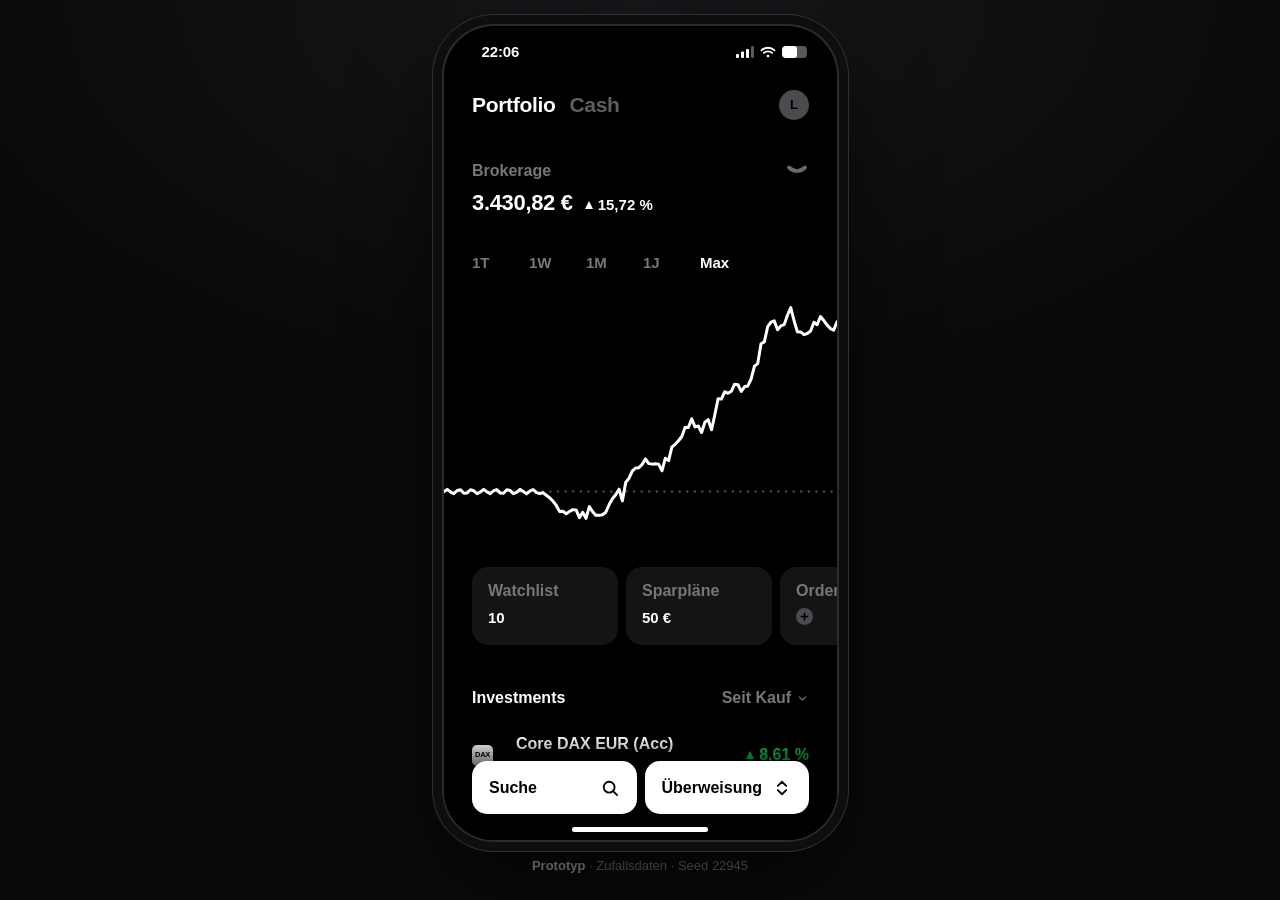
==== commit c8ae4458: "Smooth transitions, real logos, icon-based accounts, Cloudflare Pages deploy - Rendering now morphs " ====
--- a/index.html
+++ b/index.html
@@ -65,15 +65,18 @@
 
 /* ---------- Kopf & Hauptansicht ---------- */
 
-#main { position: absolute; inset: 0; }
+#main { position: absolute; inset: 0; transform-origin: 50% 38%; transition: transform .52s cubic-bezier(.32, .72, 0, 1), opacity .52s cubic-bezier(.32, .72, 0, 1); will-change: transform; }
+#main.behind { transform: scale(.93); opacity: .38; }
 .top { position: absolute; top: 0; left: 0; right: 0; height: 64px; z-index: 5; display: flex; align-items: center; justify-content: space-between; padding: 0 var(--pad); background: var(--bg); }
 .tabs { display: flex; gap: 14px; }
-.tab { font-size: 21px; font-weight: 700; letter-spacing: -.015em; color: #5e5e63; transition: color .15s; }
+.tab { font-size: 21px; font-weight: 700; letter-spacing: -.015em; color: #5e5e63; transition: color .35s ease; }
 .tab.on { color: var(--fg); }
-.avatar { width: 30px; height: 30px; border-radius: 50%; background: #4a4a4f; color: #000; font-size: 13px; font-weight: 800; text-align: center; transition: background .15s; }
+.avatar { width: 30px; height: 30px; border-radius: 50%; background: #4a4a4f; color: #000; font-size: 13px; font-weight: 800; text-align: center; transition: background .35s ease, transform .3s cubic-bezier(.2, .8, .2, 1); }
 .avatar.on { background: #fff; }
-
-.view { position: absolute; top: 64px; left: 0; right: 0; bottom: 0; overflow-y: auto; overflow-x: hidden; padding-bottom: calc(120px + var(--safe-b)); scrollbar-width: none; overscroll-behavior: contain; }
+.avatar:active { transform: scale(.9); }
+
+#viewwrap { position: absolute; top: 64px; left: 0; right: 0; bottom: 0; overflow: hidden; }
+.view { position: absolute; inset: 0; background: var(--bg); will-change: transform, opacity; overflow-y: auto; overflow-x: hidden; padding-bottom: calc(120px + var(--safe-b)); scrollbar-width: none; overscroll-behavior: contain; }
 .view::-webkit-scrollbar, .sheet-scroll::-webkit-scrollbar, .cards::-webkit-scrollbar, .chips::-webkit-scrollbar, .months::-webkit-scrollbar, .ipos::-webkit-scrollbar, .bubbles::-webkit-scrollbar { display: none; }
 
 .hero { padding: 22px var(--pad) 0; }
@@ -87,7 +90,8 @@
 .hero-delta { font-size: 15px; font-weight: 700; white-space: nowrap; }
 .hero-date, .hero-note { font-size: 14px; font-weight: 600; color: var(--muted); white-space: nowrap; }
 .hero-date:empty { display: none; }
-.hero-emoji { font-size: 17px; }
+.view-ghost { pointer-events: none; }
+.view-ghost .chart svg, .view-ghost .m-in { animation: none; }
 
 .tri { display: inline-block; width: 0; height: 0; margin-right: 5px; border-left: 4.5px solid transparent; border-right: 4.5px solid transparent; vertical-align: 1px; }
 .tri.up { border-bottom: 8px solid currentColor; }
@@ -97,11 +101,12 @@
 .chg.down { color: var(--red); }
 
 .tf { display: flex; padding: 36px var(--pad) 0; }
-.tf button { width: 57px; font-size: 15px; font-weight: 600; color: var(--muted); line-height: 20px; }
+.tf button { width: 57px; font-size: 15px; font-weight: 600; color: var(--muted); line-height: 20px; transition: color .35s ease; }
 .tf button.on { color: var(--fg); }
 
 .chart { position: relative; height: 240px; margin-top: 20px; touch-action: pan-y; cursor: crosshair; }
-.chart svg { width: 100%; height: 100%; overflow: visible; }
+.chart svg { width: 100%; height: 100%; overflow: visible; animation: reveal 1.1s cubic-bezier(.3, .6, .2, 1) both; }
+@keyframes reveal { from { clip-path: inset(-14px 100% -14px -14px); } to { clip-path: inset(-14px -14px -14px -14px); } }
 .ch-line { fill: none; stroke: #fff; stroke-width: 3; stroke-linejoin: round; stroke-linecap: round; }
 .ch-base { fill: none; stroke: #4a4a4f; stroke-width: 2.4; stroke-dasharray: .1 7.5; stroke-linecap: round; }
 .ch-cursor { position: absolute; top: 0; bottom: 0; width: 0; border-left: 1px solid #55555a; pointer-events: none; }
@@ -110,7 +115,7 @@
 /* ---------- Karten-Reihe ---------- */
 
 .cards { display: flex; gap: 8px; margin-top: 34px; padding: 0 var(--pad); overflow-x: auto; scrollbar-width: none; scroll-padding: 0 var(--pad); scroll-snap-type: x proximity; }
-.card { position: relative; flex: none; width: 146px; height: 78px; padding: 14px 16px; border-radius: 16px; background: var(--card); display: flex; flex-direction: column; gap: 7px; scroll-snap-align: start; transition: opacity .12s; }
+.card { position: relative; flex: none; width: 146px; height: 78px; padding: 14px 16px; border-radius: 16px; background: var(--card); display: flex; flex-direction: column; gap: 7px; scroll-snap-align: start; }
 .cards.tall .card { height: 116px; padding-top: 17px; gap: 9px; }
 .card-l { color: var(--muted); font-size: 16px; font-weight: 600; line-height: 20px; }
 .card-v { font-size: 15px; font-weight: 700; line-height: 20px; white-space: nowrap; overflow: hidden; text-overflow: ellipsis; }
@@ -147,11 +152,17 @@
 .sec-link svg { width: 12px; height: 12px; color: #77777c; }
 .sec-link.back svg { color: #fff; }
 
-.row { display: flex; align-items: center; width: 100%; min-height: 70px; padding: 6px var(--pad); transition: opacity .12s; }
+.row { display: flex; align-items: center; width: 100%; min-height: 70px; padding: 6px var(--pad); }
 .row.slim { min-height: 50px; padding-top: 2px; padding-bottom: 2px; }
-button.row:active, .card:active, .pill:active, .chip:active, .picker:active, .ipo:active, .promo:active, .intro:active { opacity: .55; }
+button.row, .card, .pill, .chip, .picker, .ipo, .promo, .intro, .fab, .cta, .sq, .star, .sec-btn, .sec-link, .hero-label { transition: opacity .45s ease, transform .45s cubic-bezier(.2, .8, .2, 1), background .3s ease, color .3s ease; }
+button.row:active, .picker:active, .sec-btn:active, button.sec-link:active, button.hero-label:active { opacity: .5; transition-duration: .08s; }
+.card:active, .pill:active, .chip:active, .ipo:active, .promo:active, .intro:active, .fab:active, .cta:active, .sq:active, .star:active { opacity: .7; transform: scale(.965); transition-duration: .08s; }
+.m-in { animation: mIn .46s cubic-bezier(.2, .8, .2, 1) both; }
+@keyframes mIn { from { opacity: 0; transform: translateY(-14px); } to { opacity: 1; transform: none; } }
 .row-ic { flex: none; width: 52px; display: flex; align-items: center; }
 .row-ic:has(.ins-ic), .row-ic:has(.dot) { width: 44px; }
+.row-ic.tx { width: 52px; }
+.row-ic.tx .ins-ic { margin-left: 3px; }
 .row-main { flex: 1; min-width: 0; display: flex; flex-direction: column; gap: 4px; }
 .row-main b { font-size: 16px; line-height: 20px; font-weight: 700; white-space: nowrap; overflow: hidden; text-overflow: ellipsis; }
 .row-main small { font-size: 14px; line-height: 18px; font-weight: 500; color: var(--muted); white-space: nowrap; overflow: hidden; text-overflow: ellipsis; }
@@ -174,9 +185,12 @@
 .ins-ic i { font-weight: 800; letter-spacing: -.04em; line-height: 1; }
 .ins-ic.lg { width: 44px; height: 44px; border-radius: 11px; }
 .ins-ic.lg i { transform: scale(2); }
+.ins-ic.logo svg { width: 14.500px; height: 14.500px; }
+.ins-ic.lg.logo svg { width: 30px; height: 30px; }
 .tx-ic { position: relative; flex: none; width: 21px; height: 21px; margin-left: 3px; border-radius: 50%; background: #fff; color: #000; display: grid; place-items: center; }
 .tx-ic svg { width: 14px; height: 14px; }
 .tx-ic.pct { background: #5a2be6; color: #fff; font-size: 11px; font-weight: 800; }
+.tx-ic.logo svg { width: 13px; height: 13px; }
 .tx-ic.blue { background: var(--blue); color: #fff; }
 .tx-ic.red { background: var(--red); color: #fff; }
 .tx-ic.num { font-size: 12px; font-weight: 800; }
@@ -184,14 +198,16 @@
 .tx-ic.ghost svg { width: 21px; height: 21px; }
 .tx-ic.ghost em { position: absolute; right: -9px; bottom: -8px; min-width: 16px; height: 16px; padding: 0 4px; border-radius: 8px; background: #1e1e21; box-shadow: 0 0 0 2px #000; font-size: 10px; font-weight: 700; display: grid; place-items: center; }
 .tx-av { flex: none; width: 28px; height: 28px; border-radius: 50%; background: #1c1c1f; color: #6a6a6f; font-size: 11px; font-weight: 700; display: grid; place-items: center; }
-.acc-av { flex: none; width: 30px; height: 30px; margin-left: -1px; border-radius: 50%; background: color-mix(in srgb, var(--c, #fff) 22%, #101012); display: grid; place-items: center; }
-.acc-av .av-emoji { font-size: 15px; line-height: 1; }
-.acc-av .av-eur { font-size: 14px; font-weight: 800; color: #fff; }
+.acc-av { flex: none; width: 30px; height: 30px; margin-left: -1px; border-radius: 50%; color: var(--c, #fff); background: color-mix(in srgb, var(--c, #fff) 21%, #0e0e10); display: grid; place-items: center; transition: background .35s ease, color .35s ease; }
+.acc-av svg { width: 16px; height: 16px; }
+.acc-av.main { background: #2a2a2d; color: #fff; }
+.acc-av .av-eur { font-size: 14px; font-weight: 800; }
 .acc-av.big { width: 64px; height: 64px; margin: 0; }
-.acc-av.big .av-emoji { font-size: 31px; }
+.acc-av.big svg { width: 30px; height: 30px; }
 .acc-av.big .av-eur { font-size: 26px; }
 .dot { width: 16px; height: 16px; margin-left: 2px; border-radius: 50%; }
 .ring { width: 20px; height: 20px; }
+.ring-arc { transition: stroke-dasharray .7s cubic-bezier(.3, .7, .2, 1), opacity .3s ease; }
 
 .legal { margin-top: 38px; padding: 0 var(--pad); font-size: 13px; line-height: 1.62; font-weight: 600; color: #5f5f64; text-align: justify; }
 .legal b { color: #fff; font-weight: 700; }
@@ -238,16 +254,17 @@
 
 .bottombar { position: absolute; left: 0; right: 0; bottom: 0; z-index: 6; display: flex; gap: 8px; padding: 26px var(--pad) calc(12px + var(--safe-b)); background: linear-gradient(to top, #000 52%, rgba(0, 0, 0, 0)); pointer-events: none; }
 .bottombar.inl { position: static; padding: 0; background: none; }
-.pill { pointer-events: auto; flex: 1; height: 53px; padding: 0 17px; border-radius: 15px; background: #fff; color: #000; font-size: 16px; font-weight: 700; display: flex; align-items: center; justify-content: space-between; transition: opacity .12s; }
+.pill { pointer-events: auto; flex: 1; height: 53px; padding: 0 17px; border-radius: 15px; background: #fff; color: #000; font-size: 16px; font-weight: 700; display: flex; align-items: center; justify-content: space-between; }
 .pill svg { width: 20px; height: 20px; }
 .pill.dark { background: #222225; color: #fff; }
 
 /* ---------- Sheets ---------- */
 
 #sheets { position: absolute; inset: 0; z-index: 20; pointer-events: none; }
-.sheet { position: absolute; inset: 0; display: flex; flex-direction: column; background: var(--bg); pointer-events: auto; transform: translateY(0); transition: transform .38s cubic-bezier(.2, .85, .25, 1); will-change: transform; }
-.sheet.enter, .sheet.leave { transform: translateY(102%); }
-.sheet.leave { pointer-events: none; transition-timing-function: cubic-bezier(.5, 0, .8, .4); transition-duration: .3s; }
+.sheet { position: absolute; inset: 0; display: flex; flex-direction: column; background: var(--bg); border-radius: 22px 22px 0 0; box-shadow: 0 -1px 0 rgba(255, 255, 255, .07); pointer-events: auto; transform: translateY(0); transform-origin: 50% 0; transition: transform .52s cubic-bezier(.32, .72, 0, 1), opacity .52s cubic-bezier(.32, .72, 0, 1); will-change: transform; }
+.sheet.under { transform: scale(.94) translateY(-6px); opacity: .4; }
+.sheet.enter, .sheet.leave { transform: translateY(103%); }
+.sheet.leave { pointer-events: none; transition-timing-function: cubic-bezier(.4, 0, .7, .2); transition-duration: .42s; }
 .sheet.dragging { transition: none; }
 .sheet-handle { flex: none; height: 40px; display: grid; place-items: center; cursor: pointer; }
 .sheet-handle i { width: 27px; height: 5px; border-radius: 3px; background: #5c5c61; }
@@ -267,7 +284,8 @@
 .chips.wrap { flex-wrap: wrap; margin-top: 14px; }
 .sec + .chips.wrap { margin-top: 0; }
 .chips.center { justify-content: center; margin-top: 18px; }
-.chip { flex: none; display: inline-flex; align-items: center; gap: 8px; height: 38px; padding: 0 15px; border-radius: 11px; background: var(--raise); font-size: 15px; font-weight: 600; white-space: nowrap; transition: opacity .12s, background .15s; }
+.chip { flex: none; display: inline-flex; align-items: center; gap: 8px; height: 38px; padding: 0 15px; border-radius: 11px; background: var(--raise); font-size: 15px; font-weight: 600; white-space: nowrap; }
+.chip-dot { width: 8px; height: 8px; border-radius: 50%; }
 .chip.on { background: #fff; color: #000; }
 .chip svg { width: 15px; height: 15px; }
 .chip.ins { height: 42px; font-weight: 700; font-size: 16px; background: #161617; }
@@ -275,27 +293,27 @@
 
 /* Betragseingabe */
 .pickers { position: relative; margin-top: 22px; }
-.picker { display: flex; align-items: center; gap: 13px; width: 100%; height: 62px; padding: 0 var(--pad); transition: opacity .12s; }
+.picker { display: flex; align-items: center; gap: 13px; width: 100%; height: 62px; padding: 0 var(--pad); }
 .pk-main { flex: 1; min-width: 0; display: flex; flex-direction: column; gap: 2px; }
 .pk-main small { font-size: 13px; font-weight: 600; color: var(--muted); }
 .pk-main b { font-size: 16px; white-space: nowrap; overflow: hidden; text-overflow: ellipsis; }
 .pk-right { font-size: 15px; font-weight: 600; color: var(--muted); font-variant-numeric: tabular-nums; white-space: nowrap; }
 .pk-chev { color: #6a6a6f; }
 .pk-chev svg { width: 14px; height: 14px; }
-.swap { position: absolute; left: calc(var(--pad) + 2px); top: 50%; width: 24px; height: 24px; margin-top: -12px; border-radius: 50%; background: #2a2a2e; color: #fff; display: grid; place-items: center; box-shadow: 0 0 0 3px #000; }
+.swap { position: absolute; left: calc(var(--pad) + 2px); top: 50%; width: 24px; height: 24px; margin-top: -12px; border-radius: 50%; background: #2a2a2e; color: #fff; display: grid; place-items: center; box-shadow: 0 0 0 3px #000; transition: background .3s ease; }
+.swap:active { background: #3a3a3f; }
 .swap svg { width: 12px; height: 12px; }
-.amt { display: flex; align-items: baseline; justify-content: center; gap: 9px; margin-top: 34px; padding: 0 var(--pad); font-size: 50px; font-weight: 700; letter-spacing: -.03em; line-height: 1.1; font-variant-numeric: tabular-nums; }
+.amt { display: flex; align-items: baseline; justify-content: center; gap: 9px; margin-top: 34px; padding: 0 var(--pad); font-size: 50px; font-weight: 700; letter-spacing: -.03em; line-height: 1.1; font-variant-numeric: tabular-nums; transition: color .3s ease; }
 .amt i { font-size: 40px; }
 .amt.zero { color: #4b4b50; }
 .amt.bad { color: var(--red); }
-.amt-hint { min-height: 20px; margin-top: 10px; padding: 0 var(--pad); text-align: center; color: var(--muted); font-size: 14px; font-weight: 600; }
+.amt-hint { min-height: 20px; margin-top: 10px; padding: 0 var(--pad); text-align: center; color: var(--muted); font-size: 14px; font-weight: 600; transition: color .3s ease; }
 .amt-hint.bad { color: var(--red); }
 .keypad { display: grid; grid-template-columns: repeat(3, 1fr); margin: 0 -8px 6px; }
-.keypad button { height: 56px; border-radius: 14px; font-size: 26px; font-weight: 600; text-align: center; display: grid; place-items: center; transition: background .1s; }
-.keypad button:active { background: #1c1c1e; }
+.keypad button { height: 56px; border-radius: 14px; font-size: 26px; font-weight: 600; text-align: center; display: grid; place-items: center; transition: background .5s ease, transform .4s cubic-bezier(.2, .8, .2, 1); }
+.keypad button:active { background: #222225; transform: scale(.92); transition-duration: .06s; }
 .keypad svg { width: 26px; height: 26px; }
-.cta { width: 100%; height: 54px; border-radius: 15px; background: #fff; color: #000; font-size: 16px; font-weight: 700; text-align: center; transition: opacity .12s, background .15s; }
-.cta:active { opacity: .7; }
+.cta { width: 100%; height: 54px; border-radius: 15px; background: #fff; color: #000; font-size: 16px; font-weight: 700; text-align: center; }
 .cta:disabled { background: #19191b; color: #55555a; }
 .cta.danger { background: var(--red); color: #fff; }
 .cta.ghost { background: none; color: #fff; }
@@ -305,26 +323,32 @@
 .done b { font-size: 19px; line-height: 1.4; max-width: 280px; }
 @keyframes pop { from { transform: scale(.3); opacity: 0; } to { transform: scale(1); opacity: 1; } }
 
-.radio { width: 22px; height: 22px; border-radius: 50%; border: 2px solid #3a3a3f; display: grid; place-items: center; }
+.radio { width: 22px; height: 22px; border-radius: 50%; border: 2px solid #3a3a3f; display: grid; place-items: center; transition: background .3s ease, border-color .3s ease; }
 .radio.on { background: #fff; border-color: #fff; color: #000; }
-.radio svg { width: 13px; height: 13px; stroke-width: 3.6; }
-.toggle { position: relative; width: 46px; height: 28px; border-radius: 14px; background: #2a2a2e; transition: background .2s; }
-.toggle::after { content: ''; position: absolute; left: 3px; top: 3px; width: 22px; height: 22px; border-radius: 50%; background: #fff; transition: transform .2s cubic-bezier(.2, .8, .2, 1); }
+.radio svg { width: 13px; height: 13px; stroke-width: 3.6; animation: pop .35s cubic-bezier(.2, 1.4, .4, 1); }
+.toggle { position: relative; width: 46px; height: 28px; border-radius: 14px; background: #2a2a2e; transition: background .35s ease; }
+.toggle::after { content: ''; position: absolute; left: 3px; top: 3px; width: 22px; height: 22px; border-radius: 50%; background: #fff; transition: transform .38s cubic-bezier(.3, 1.3, .5, 1); }
 .toggle.on { background: var(--green); }
 .toggle.on::after { transform: translateX(18px); }
 .row:has(.toggle) .row-main small { white-space: normal; }
 
 /* Unterkonto anlegen */
 .na-preview { display: grid; place-items: center; padding: 26px 0 22px; }
-.na-preview .acc-av { background: #19191b; }
+.na-preview .acc-av { animation: pop .4s cubic-bezier(.2, 1.4, .4, 1); }
 .field { display: block; padding: 0 var(--pad); }
 .field span { display: block; margin-bottom: 8px; color: var(--muted); font-size: 14px; font-weight: 600; }
-.field input { width: 100%; height: 54px; padding: 0 16px; border: 0; border-radius: 15px; background: #161617; font-size: 17px; font-weight: 600; outline: none; }
+.field input { width: 100%; height: 54px; padding: 0 16px; border: 0; border-radius: 15px; background: #161617; font-size: 17px; font-weight: 600; outline: none; transition: box-shadow .3s ease; }
 .field input:focus { box-shadow: 0 0 0 2px #3a3a3f; }
 .field input::placeholder, .sfield input::placeholder { color: #5f5f64; }
-.emoji-grid { display: grid; grid-template-columns: repeat(5, 1fr); gap: 8px; padding: 0 var(--pad); }
-.emoji-grid button { height: 54px; border-radius: 15px; background: #121213; font-size: 24px; text-align: center; }
-.emoji-grid button.on { background: #262629; box-shadow: inset 0 0 0 2px #fff; }
+.icon-grid { display: grid; grid-template-columns: repeat(5, 1fr); gap: 8px; padding: 0 var(--pad); }
+.icon-grid button { height: 54px; border-radius: 15px; background: #121213; color: #7c7c82; display: grid; place-items: center; box-shadow: inset 0 0 0 0 transparent; transition: background .3s ease, color .3s ease, box-shadow .3s ease, transform .3s cubic-bezier(.2, .8, .2, 1); }
+.icon-grid button svg { width: 23px; height: 23px; }
+.icon-grid button:active { transform: scale(.92); transition-duration: .06s; }
+.icon-grid button.on { color: var(--c); background: color-mix(in srgb, var(--c) 17%, #121213); box-shadow: inset 0 0 0 2px var(--c); }
+.color-row { display: flex; justify-content: space-between; padding: 4px calc(var(--pad) + 4px) 8px; }
+.color-row button { width: 24px; height: 24px; border-radius: 50%; background: var(--c); box-shadow: 0 0 0 0 #000, 0 0 0 0 var(--c); transition: box-shadow .3s ease, transform .3s cubic-bezier(.2, .8, .2, 1); }
+.color-row button:active { transform: scale(.85); }
+.color-row button.on { box-shadow: 0 0 0 3px #000, 0 0 0 5px var(--c); }
 .det-head { display: flex; align-items: center; gap: 16px; padding: 4px var(--pad) 0; }
 .det-head .sh-title, .det-head .sh-sub { padding: 0; }
 .det-head .sh-sub { margin-top: 2px; }
@@ -340,7 +364,6 @@
 .fab { width: calc(50% - 4px); height: 53px; padding: 0 17px; border-radius: 15px; background: #fff; color: #000; font-size: 16px; font-weight: 700; display: flex; align-items: center; justify-content: space-between; }
 .fab svg { width: 19px; height: 19px; }
 .fab.purple { background: var(--purple); color: #fff; }
-.fab:active { opacity: .7; }
 
 .searchbar { display: flex; gap: 8px; }
 .sfield { flex: 1; min-width: 0; height: 53px; padding: 0 18px; border-radius: 15px; background: #26262a; display: flex; align-items: center; gap: 12px; color: #77777c; }
@@ -351,21 +374,22 @@
 
 /* Statistik */
 .months { display: flex; gap: 30px; margin-top: 46px; padding: 0 var(--pad); overflow-x: auto; scrollbar-width: none; }
-.months button { flex: none; color: var(--muted); font-size: 16px; font-weight: 600; }
+.months button { flex: none; color: var(--muted); font-size: 16px; font-weight: 600; transition: color .35s ease; }
 .months button.on { color: #fff; font-weight: 700; }
 .bubbles { position: relative; margin-top: 30px; padding: 0 var(--pad); }
 .bubbles.scroll { overflow-x: auto; overflow-y: hidden; scrollbar-width: none; padding: 0; }
 .bubbles-in { position: relative; height: 100%; margin: 0 auto; }
 .bubbles.scroll .bubbles-in { margin: 0; }
-.bubble { position: absolute; border-radius: 50%; display: flex; flex-direction: column; align-items: center; justify-content: center; gap: 3px; padding: 0 6px; color: #000; text-align: center; overflow: hidden; transition: transform .15s; animation: pop .4s cubic-bezier(.2, 1.3, .4, 1) backwards; }
-.bubble:active { transform: scale(.95); }
+.bubble { position: absolute; border-radius: 50%; display: flex; flex-direction: column; align-items: center; justify-content: center; gap: 3px; padding: 0 6px; color: #000; text-align: center; overflow: hidden; transition: left .7s cubic-bezier(.32, .72, 0, 1), top .7s cubic-bezier(.32, .72, 0, 1), width .7s cubic-bezier(.32, .72, 0, 1), height .7s cubic-bezier(.32, .72, 0, 1), background .5s ease, transform .4s cubic-bezier(.2, .8, .2, 1); animation: pop .5s cubic-bezier(.2, 1.3, .4, 1) backwards; }
+.bubble:active { transform: scale(.94); transition-duration: .7s, .7s, .7s, .7s, .5s, .08s; }
+.bubbles { transition: height .6s cubic-bezier(.32, .72, 0, 1); }
 .bubble b { font-size: 17px; font-weight: 800; letter-spacing: -.02em; white-space: nowrap; }
 .bubble span { font-size: 11px; font-weight: 600; line-height: 1.2; opacity: .8; max-width: 100%; }
 .bubble.back { animation: none; }
 
 /* Suche */
 .ipos { display: flex; gap: 10px; padding: 0 var(--pad); overflow-x: auto; scrollbar-width: none; scroll-snap-type: x mandatory; scroll-padding: 0 var(--pad); }
-.ipo { position: relative; flex: none; width: 100%; height: 244px; padding: 30px; border-radius: 22px; display: flex; flex-direction: column; justify-content: flex-end; gap: 10px; scroll-snap-align: start; color: #000; transition: opacity .12s; }
+.ipo { position: relative; flex: none; width: 100%; height: 244px; padding: 30px; border-radius: 22px; display: flex; flex-direction: column; justify-content: flex-end; gap: 10px; scroll-snap-align: start; color: #000; }
 .ipo em { position: absolute; left: 30px; top: 30px; font-size: 15px; font-weight: 800; letter-spacing: .06em; }
 .ipo b { font-size: 19px; line-height: 1.25; }
 .ipo span { font-size: 15.500px; font-weight: 600; opacity: .62; }
@@ -376,9 +400,15 @@
 .star { width: 40px; height: 40px; border-radius: 50%; background: #19191b; color: #8a8a90; display: grid; place-items: center; }
 .star svg { width: 19px; height: 19px; }
 .star.on { color: #ffd60a; }
+.star svg { transition: transform .4s cubic-bezier(.2, 1.5, .4, 1); }
+.star.on svg { transform: scale(1.12); }
 .txd-head { padding: 6px var(--pad) 18px; }
 .txd-head .tx-ic, .txd-head .tx-av { width: 44px; height: 44px; margin: 0; font-size: 17px; }
 .txd-head .tx-ic svg { width: 26px; height: 26px; }
+.txd-head .ins-ic { width: 44px; height: 44px; border-radius: 11px; }
+.txd-head .ins-ic svg { width: 30px; height: 30px; }
+.txd-head .tx-ic.logo svg { width: 28px; height: 28px; }
+.txd-head .ins-ic i { transform: scale(2); }
 .txd-amt { padding: 26px var(--pad) 22px; font-size: 40px; font-weight: 700; letter-spacing: -.03em; font-variant-numeric: tabular-nums; }
 .donut-wrap { display: grid; place-items: center; padding: 44px 0 10px; }
 .donut { width: 218px; height: 218px; }
@@ -389,7 +419,7 @@
 #toast.show { opacity: 1; transform: translate(-50%, 0); }
 
 @media (prefers-reduced-motion: reduce) {
-  .sheet, .bubble, .done i, #toast, .goal-track i { transition-duration: .01s !important; animation-duration: .01s !important; }
+  *, *::before, *::after { transition-duration: .01s !important; animation-duration: .01s !important; }
 }
 </style>
 <link rel="manifest" href="manifest.webmanifest">
@@ -602,6 +632,139 @@
   g_pen: svg('<path d="M3.400 12.600l.5-2.600 6.400-6.400 2.100 2.100L6 12.100z"/>', '16 16', 'stroke-width="1.600"'),
 };
 
+/* ---------- Symbole für Unterkonten ---------- */
+
+const ACC_ICONS = {
+  plane: '<path d="M21 3L3 10.400l6.800 2.800L12.600 20z"/><path d="M9.800 13.200L21 3"/>',
+  shield: '<path d="M12 3l7 2.800v5.400c0 4.400-2.900 7.700-7 9.800-4.100-2.100-7-5.400-7-9.800V5.800z"/><path d="M9 12l2.200 2.200 4-4.200"/>',
+  home: '<path d="M4 10.800L12 4l8 6.800"/><path d="M6 9.500V20h12V9.500"/><path d="M10 20v-5.500h4V20"/>',
+  bike: '<circle cx="6" cy="16" r="3.500"/><circle cx="18" cy="16" r="3.500"/><path d="M6 16l3.500-7.500h6L18 16"/><path d="M9.500 8.500L12 16l3.500-7.500"/><path d="M8 5.800h3M14.800 5.800H17"/>',
+  gift: '<path d="M4 11h16v9H4z"/><path d="M3 7.500h18V11H3z"/><path d="M12 7.500V20"/><path d="M12 7.500C10.500 4.500 7 4 7 6s2.500 1.500 5 1.500zM12 7.500C13.500 4.500 17 4 17 6s-2.500 1.500-5 1.500z"/>',
+  car: '<path d="M4 16.500v-3.300l1.700-4.300a2 2 0 011.900-1.300h8.800a2 2 0 011.900 1.300l1.700 4.300v3.300z"/><path d="M4.200 12.800h15.600"/><path d="M6.500 16.500v2.200M17.500 16.500v2.200"/>',
+  box: '<path d="M4 8l8-4 8 4v8l-8 4-8-4z"/><path d="M4 8l8 4 8-4"/><path d="M12 12v8"/>',
+  receipt: '<path d="M6 3.500h12v17l-3-1.800-3 1.800-3-1.800-3 1.800z"/><path d="M9 8.500h6M9 12.500h6"/>',
+  cap: '<path d="M2.500 9.500L12 5l9.500 4.500L12 14z"/><path d="M6.500 11.600V16c1.800 1.900 9.200 1.900 11 0v-4.400"/><path d="M21.500 9.500V14"/>',
+  heart: '<path d="M12 20s-7.500-4.600-7.500-10.200A4.300 4.300 0 0112 7.200a4.300 4.300 0 017.500 2.600C19.500 15.400 12 20 12 20z"/>',
+  star: '<path d="M12 3.800l2.500 5.200 5.700.800-4.100 4 1 5.700L12 16.800l-5.100 2.700 1-5.700-4.100-4 5.700-.800z"/>',
+  music: '<path d="M9 17.500V6l10-2v11.500"/><circle cx="6.500" cy="17.500" r="2.500"/><circle cx="16.500" cy="15.500" r="2.500"/>',
+  laptop: '<rect x="5" y="5" width="14" height="10" rx="1.500"/><path d="M3 19h18"/>',
+  umbrella: '<path d="M12 4.500a8 8 0 018 8H4a8 8 0 018-8z"/><path d="M12 12.500V18a2 2 0 01-4 0"/><path d="M12 3v1.500"/>',
+  sofa: '<path d="M6 11V8.500a2 2 0 012-2h8a2 2 0 012 2V11"/><path d="M3.500 13a2 2 0 014 0v1.500h9V13a2 2 0 014 0v4.500h-17z"/><path d="M6 17.500v2M18 17.500v2"/>',
+  gamepad: '<path d="M8 8h8a4.500 4.500 0 014.400 5.500l-.5 2.400a2.300 2.300 0 01-4.100.9L14.500 15h-5l-1.300 1.800a2.300 2.300 0 01-4.100-.9l-.5-2.400A4.500 4.500 0 018 8z"/><path d="M8 10.800v2.400M6.800 12h2.400"/><circle cx="15.800" cy="12" r=".7" fill="currentColor"/>',
+  mountain: '<path d="M3 19l6.200-10.500 3.300 5.300 2.500-3.300L21 19z"/>',
+  phone: '<rect x="7" y="3" width="10" height="18" rx="2.500"/><path d="M11 17.800h2"/>',
+  leaf: '<path d="M5 19C5 10.500 10 5.500 19.500 5c0 9-4.500 14-12 14"/><path d="M5 19c2-4.500 5-7.500 9.500-9.500"/>',
+  ring: '<circle cx="12" cy="14.500" r="5.500"/><path d="M9.500 4h5l1.800 2.300L12 9 7.700 6.300z"/>',
+};
+const ACC_ICON_KEYS = Object.keys(ACC_ICONS);
+const accIconSVG = (key) => svg(ACC_ICONS[key] || ACC_ICONS.shield, '24 24', 'stroke-width="2"');
+
+/* ---------- Marken-Logos (Daten in logos.js) ---------- */
+
+/**
+ * Kachelfarben zu einem Logo: das Zeichen steht in Markenfarbe auf weißer Kachel – so bleibt jede Form
+ * (auch vollflächige Signets wie Kreise oder Badges) originalgetreu. Sehr helle Marken bekommen eine dunkle Kachel.
+ */
+function logoColors(slug) {
+  const hex = LOGOS[slug][0];
+  const r = parseInt(hex.slice(0, 2), 16);
+  const g = parseInt(hex.slice(2, 4), 16);
+  const b = parseInt(hex.slice(4, 6), 16);
+  const lum = (0.2126 * r + 0.7152 * g + 0.0722 * b) / 255;
+  return lum > 0.7 ? ['#1d1d21', '#' + hex] : ['#ffffff', '#' + hex];
+}
+const logoUse = (slug) => `<svg viewBox="0 0 24 24" fill="currentColor" stroke="none" aria-hidden="true"><use href="#lg-${slug}"/></svg>`;
+/** Alle Logos einmal als SVG-Symbole ins Dokument legen, Zeilen verweisen nur per <use> darauf. */
+function mountLogoSprite() {
+  const symbols = Object.keys(LOGOS).map((k) => `<symbol id="lg-${k}" viewBox="0 0 24 24"><path d="${LOGOS[k][1]}"/></symbol>`).join('');
+  document.body.insertAdjacentHTML('afterbegin', `<svg aria-hidden="true" style="position:absolute;width:0;height:0;overflow:hidden">${symbols}</svg>`);
+}
+
+
+// Automatisch erzeugt von tools/make-logos.mjs aus "simple-icons" (CC0). Nicht von Hand bearbeiten.
+// Marken und Logos gehören den jeweiligen Inhabern; Verwendung hier nur zur Illustration im privaten Prototyp.
+const LOGOS = {
+  nvidia: ['76B900', 'M8.948 8.798v-1.43a6.7 6.7 0 0 1 .424-.018c3.922-.124 6.493 3.374 6.493 3.374s-2.774 3.851-5.75 3.851c-.398 0-.787-.062-1.158-.185v-4.346c1.528.185 1.837.857 2.747 2.385l2.04-1.714s-1.492-1.952-4-1.952a6.016 6.016 0 0 0-.796.035m0-4.735v2.138l.424-.027c5.45-.185 9.01 4.47 9.01 4.47s-4.08 4.964-8.33 4.964c-.37 0-.733-.035-1.095-.097v1.325c.3.035.61.062.91.062 3.957 0 6.82-2.023 9.593-4.408.459.371 2.34 1.263 2.73 1.652-2.633 2.208-8.772 3.984-12.253 3.984-.335 0-.653-.018-.971-.053v1.864H24V4.063zm0 10.326v1.131c-3.657-.654-4.673-4.46-4.673-4.46s1.758-1.944 4.673-2.262v1.237H8.94c-1.528-.186-2.73 1.245-2.73 1.245s.68 2.412 2.739 3.11M2.456 10.9s2.164-3.197 6.5-3.533V6.201C4.153 6.59 0 10.653 0 10.653s2.35 6.802 8.948 7.42v-1.237c-4.84-.6-6.492-5.936-6.492-5.936z'],
+  amd: ['ED1C24', 'M18.324 9.137l1.559 1.56h2.556v2.557L24 14.814V9.137zM2 9.52l-2 4.96h1.309l.37-.982H3.9l.408.982h1.338L3.432 9.52zm4.209 0v4.955h1.238v-3.092l1.338 1.562h.188l1.338-1.556v3.091h1.238V9.52H10.47l-1.592 1.845L7.287 9.52zm6.283 0v4.96h2.057c1.979 0 2.88-1.046 2.88-2.472 0-1.36-.937-2.488-2.747-2.488zm1.237.91h.792c1.17 0 1.63.711 1.63 1.57 0 .728-.372 1.572-1.616 1.572h-.806zm-10.985.273l.791 1.932H2.008zm17.137.307l-1.604 1.603v2.25h2.246l1.604-1.607h-2.246z'],
+  apple: ['000000', 'M12.152 6.896c-.948 0-2.415-1.078-3.96-1.04-2.04.027-3.91 1.183-4.961 3.014-2.117 3.675-.546 9.103 1.519 12.09 1.013 1.454 2.208 3.09 3.792 3.039 1.52-.065 2.09-.987 3.935-.987 1.831 0 2.35.987 3.96.948 1.637-.026 2.676-1.48 3.676-2.948 1.156-1.688 1.636-3.325 1.662-3.415-.039-.013-3.182-1.221-3.22-4.857-.026-3.04 2.48-4.494 2.597-4.559-1.429-2.09-3.623-2.324-4.39-2.376-2-.156-3.675 1.09-4.61 1.09zM15.53 3.83c.843-1.012 1.4-2.427 1.245-3.83-1.207.052-2.662.805-3.532 1.818-.78.896-1.454 2.338-1.273 3.714 1.338.104 2.715-.688 3.559-1.701'],
+  tesla: ['CC0000', 'M12 5.362l2.475-3.026s4.245.09 8.471 2.054c-1.082 1.636-3.231 2.438-3.231 2.438-.146-1.439-1.154-1.79-4.354-1.79L12 24 8.619 5.034c-3.18 0-4.188.354-4.335 1.792 0 0-2.146-.795-3.229-2.43C5.28 2.431 9.525 2.34 9.525 2.34L12 5.362l-.004.002H12v-.002zm0-3.899c3.415-.03 7.326.528 11.328 2.28.535-.968.672-1.395.672-1.395C19.625.612 15.528.015 12 0 8.472.015 4.375.61 0 2.349c0 0 .195.525.672 1.396C4.674 1.989 8.585 1.435 12 1.46v.003z'],
+  meta: ['0467DF', 'M6.915 4.03c-1.968 0-3.683 1.28-4.871 3.113C.704 9.208 0 11.883 0 14.449c0 .706.07 1.369.21 1.973a6.624 6.624 0 0 0 .265.86 5.297 5.297 0 0 0 .371.761c.696 1.159 1.818 1.927 3.593 1.927 1.497 0 2.633-.671 3.965-2.444.76-1.012 1.144-1.626 2.663-4.32l.756-1.339.186-.325c.061.1.121.196.183.3l2.152 3.595c.724 1.21 1.665 2.556 2.47 3.314 1.046.987 1.992 1.22 3.06 1.22 1.075 0 1.876-.355 2.455-.843a3.743 3.743 0 0 0 .81-.973c.542-.939.861-2.127.861-3.745 0-2.72-.681-5.357-2.084-7.45-1.282-1.912-2.957-2.93-4.716-2.93-1.047 0-2.088.467-3.053 1.308-.652.57-1.257 1.29-1.82 2.05-.69-.875-1.335-1.547-1.958-2.056-1.182-.966-2.315-1.303-3.454-1.303zm10.16 2.053c1.147 0 2.188.758 2.992 1.999 1.132 1.748 1.647 4.195 1.647 6.4 0 1.548-.368 2.9-1.839 2.9-.58 0-1.027-.23-1.664-1.004-.496-.601-1.343-1.878-2.832-4.358l-.617-1.028a44.908 44.908 0 0 0-1.255-1.98c.07-.109.141-.224.211-.327 1.12-1.667 2.118-2.602 3.358-2.602zm-10.201.553c1.265 0 2.058.791 2.675 1.446.307.327.737.871 1.234 1.579l-1.02 1.566c-.757 1.163-1.882 3.017-2.837 4.338-1.191 1.649-1.81 1.817-2.486 1.817-.524 0-1.038-.237-1.383-.794-.263-.426-.464-1.13-.464-2.046 0-2.221.63-4.535 1.66-6.088.454-.687.964-1.226 1.533-1.533a2.264 2.264 0 0 1 1.088-.285z'],
+  google: ['4285F4', 'M12.48 10.92v3.28h7.84c-.24 1.84-.853 3.187-1.787 4.133-1.147 1.147-2.933 2.4-6.053 2.4-4.827 0-8.6-3.893-8.6-8.72s3.773-8.72 8.6-8.72c2.6 0 4.507 1.027 5.907 2.347l2.307-2.307C18.747 1.44 16.133 0 12.48 0 5.867 0 .307 5.387.307 12s5.56 12 12.173 12c3.573 0 6.267-1.173 8.373-3.36 2.16-2.16 2.84-5.213 2.84-7.667 0-.76-.053-1.467-.173-2.053H12.48z'],
+  netflix: ['E50914', 'm5.398 0 8.348 23.602c2.346.059 4.856.398 4.856.398L10.113 0H5.398zm8.489 0v9.172l4.715 13.33V0h-4.715zM5.398 1.5V24c1.873-.225 2.81-.312 4.715-.398V14.83L5.398 1.5z'],
+  spotify: ['1ED760', 'M12 0C5.4 0 0 5.4 0 12s5.4 12 12 12 12-5.4 12-12S18.66 0 12 0zm5.521 17.34c-.24.359-.66.48-1.021.24-2.82-1.74-6.36-2.101-10.561-1.141-.418.122-.779-.179-.899-.539-.12-.421.18-.78.54-.9 4.56-1.021 8.52-.6 11.64 1.32.42.18.479.659.301 1.02zm1.44-3.3c-.301.42-.841.6-1.262.3-3.239-1.98-8.159-2.58-11.939-1.38-.479.12-1.02-.12-1.14-.6-.12-.48.12-1.021.6-1.141C9.6 9.9 15 10.561 18.72 12.84c.361.181.54.78.241 1.2zm.12-3.36C15.24 8.4 8.82 8.16 5.16 9.301c-.6.179-1.2-.181-1.38-.721-.18-.601.18-1.2.72-1.381 4.26-1.26 11.28-1.02 15.721 1.621.539.3.719 1.02.419 1.56-.299.421-1.02.599-1.559.3z'],
+  uber: ['000000', 'M0 7.97v4.958c0 1.867 1.302 3.101 3 3.101.826 0 1.562-.316 2.094-.87v.736H6.27V7.97H5.082v4.888c0 1.257-.85 2.106-1.947 2.106-1.11 0-1.946-.827-1.946-2.106V7.971H0zm7.44 0v7.925h1.13v-.725c.521.532 1.257.86 2.06.86a3.006 3.006 0 0 0 3.034-3.01 3.01 3.01 0 0 0-3.033-3.024 2.86 2.86 0 0 0-2.049.861V7.971H7.439zm9.869 2.038c-1.687 0-2.965 1.37-2.965 3 0 1.72 1.334 3.01 3.066 3.01 1.053 0 1.913-.463 2.49-1.233l-.826-.611c-.43.577-.996.847-1.664.847-.973 0-1.753-.7-1.912-1.64h4.697v-.373c0-1.72-1.222-3-2.886-3zm6.295.068c-.634 0-1.098.294-1.381.758v-.713h-1.131v5.774h1.142V12.61c0-.894.544-1.47 1.291-1.47H24v-1.065h-.396zm-6.319.928c.85 0 1.564.588 1.756 1.47H15.52c.203-.882.916-1.47 1.765-1.47zm-6.732.012c1.086 0 1.98.883 1.98 2.004a1.993 1.993 0 0 1-1.98 2.001A1.989 1.989 0 0 1 8.56 13.02a1.99 1.99 0 0 1 1.992-2.004z'],
+  adyen: ['0ABF53', 'M11.64703 9.88245v2.93377c0 .13405.10867.24271.24272.24271h.46316V9.88245h1.76474v5.1503c0 .46916-.38033.8495-.8495.8495H9.94303v-1.23507h2.40991v-.52942h-1.62108c-.46917 0-.8495-.38033-.8495-.8495V9.88245h1.76467Zm-8.26124.00001c.46917 0 .8495.38034.8495.8495v3.3858H.8495c-.46916 0-.8495-.38033-.8495-.8495v-.94805c0-.46917.38034-.8495.8495-.8495h.91521v1.3455c0 .13406.10867.24272.24272.24272h.46316V11.184c0-.13405-.10867-.24271-.24272-.24271l-2.16719-.00002V9.88246Zm5.79068-1.76471v6.00001H5.79068c-.46917 0-.8495-.38033-.8495-.8495v-2.53631c0-.46917.38033-.8495.8495-.8495h.91515v2.93377c0 .13405.10867.24271.24272.24271h.46316l.00005-4.94118h1.76471Zm9.03286 1.76471a.8495.8495 0 0 1 .8495.8495v.94805c0 .46917-.38033.8495-.8495.8495h-.9152v-1.3455c0-.13404-.10868-.2427-.24272-.2427h-.46317v1.8749c0 .13406.10867.24272.24272.24272h2.16719v1.05883h-3.32511c-.46917 0-.8495-.38033-.8495-.8495v-3.3858Zm4.94117 0c.46916 0 .8495.38034.8495.8495v3.3858h-1.7647V11.184c-.0004-.13388-.10884-.24232-.24272-.24272h-.46316v3.1765H19.7647V9.88245Z'],
+  sap: ['0FAAFF', 'M0 6.064v11.872h12.13L24 6.064zm3.264 2.208h.005c.863.001 1.915.245 2.676.633l-.82 1.43c-.835-.404-1.255-.442-1.73-.467-.708-.038-1.064.215-1.069.488-.007.332.669.633 1.305.838.964.306 2.19.715 2.377 1.9L7.77 8.437h2.046l2.064 5.576-.007-5.575h2.37c2.257 0 3.318.764 3.318 2.519 0 1.575-1.09 2.514-2.936 2.514h-.763l-.01 2.094-3.588-.003-.25-.908c-.37.122-.787.189-1.23.189-.456 0-.885-.071-1.263-.2l-.358.919-2 .006.09-.462c-.029.025-.057.05-.087.074-.535.43-1.208.629-2.037.644l-.213.002a5.075 5.075 0 0 1-2.581-.675l.73-1.448c.79.467 1.286.572 1.956.558.347-.007.598-.07.761-.239a.557.557 0 0 0 .156-.369c.007-.376-.53-.553-1.185-.756-.531-.164-1.135-.389-1.606-.735-.559-.41-.825-.924-.812-1.65a1.99 1.99 0 0 1 .566-1.377c.519-.537 1.357-.863 2.363-.863zm10.597 1.67v1.904h.521c.694 0 1.247-.23 1.248-.964 0-.709-.554-.94-1.248-.94zm-5.087.767l-.748 2.362c.223.085.481.133.757.133.268 0 .52-.047.742-.126l-.736-2.37z'],
+  siemens: ['009999', 'M1.478 10.016c.24 0 .59.046 1.046.14v.726a2.465 2.465 0 0 0-.946-.213c-.41 0-.615.118-.615.354 0 .088.041.16.124.216.069.045.258.14.568.286.446.208.743.388.89.541.176.182.264.417.264.705 0 .415-.172.73-.516.949-.279.176-.64.264-1.085.264-.375 0-.753-.046-1.133-.139v-.755c.41.135.774.203 1.09.203.437 0 .655-.121.655-.362a.302.302 0 0 0-.095-.227c-.065-.065-.232-.155-.5-.27-.481-.208-.795-.384-.94-.53a.999.999 0 0 1-.284-.73c0-.377.137-.666.413-.864.272-.196.626-.294 1.064-.294zm21.19 0c.246 0 .565.04.956.123l.09.016v.727a2.471 2.471 0 0 0-.948-.213c-.409 0-.612.118-.612.354 0 .088.04.16.123.216.066.043.256.139.57.286.443.208.74.388.889.541.176.182.264.417.264.705 0 .415-.172.73-.514.949-.28.176-.643.264-1.087.264-.376 0-.754-.046-1.134-.139v-.755c.407.135.77.203 1.09.203.437 0 .655-.121.655-.362 0-.09-.03-.166-.092-.227-.066-.065-.233-.155-.503-.27-.48-.206-.793-.382-.94-.53a.997.997 0 0 1-.284-.732c0-.376.137-.664.413-.862.272-.196.627-.294 1.064-.294zm-12.674.066l.92 2.444.942-2.444h1.257v3.825h-.968v-2.708l-1.072 2.747h-.632l-1.052-2.747v2.708H8.67v-3.825zm-5.587 0v3.825H3.386v-3.825zm3.554 0v.692H6.327v.864H7.75v.63H6.327v.908h1.677v.73h-2.66v-3.824zm8.707 0v.692h-1.634v.864h1.422v.63h-1.422v.908h1.677v.73H14.05v-3.824zm1.898 0l1.255 2.56v-2.56h.719v3.825h-1.15l-1.288-2.595v2.595h-.72v-3.825z'],
+  goldmansachs: ['7399C6', 'M1.963 9.264h1.452v2.378c-.484.098-.855.148-1.262.148C.561 11.79 0 10.878 0 9.377c0-1.614.778-2.526 2.329-2.526.196 0 .567.014 1.03.084v1.522h-.336l-.19-.582c-.183-.553-.4-.827-.744-.827-.596 0-.912.806-.912 2.315 0 1.515.126 2.23.904 2.23.106 0 .231-.014.351-.048V9.776l-.469-.323v-.189Zm1.424 6.382c0 .954-.651 1.501-1.802 1.501-.315 0-.778-.048-1.213-.119v-1.865h.337l.14.441c.315 1.017.54 1.353.94 1.353.421 0 .722-.371.722-.862 0-.399-.189-.68-.595-.898l-.702-.378c-.541-.287-.835-.736-.835-1.283 0-.828.68-1.326 1.796-1.326.252 0 .547.022 1.016.085v1.521h-.337l-.188-.581c-.19-.618-.393-.842-.764-.842-.415 0-.66.266-.66.652 0 .343.19.589.561.799l.708.399c.596.337.876.786.876 1.403Zm3.101 1.102.14.211v.106H5.556l-.05-.407c-.112.308-.407.491-.786.491-.561 0-.912-.351-.912-.926 0-.561.315-.933 1.283-1.311l.414-.161v-.525c0-.463-.085-.652-.344-.652-.21 0-.329.112-.533.623l-.231.573h-.315v-1.144c.414-.126.828-.21 1.185-.21.792 0 1.221.378 1.221 1.066v2.266Zm.405-6.824c0 1.192-.637 1.866-1.459 1.866-.82 0-1.457-.674-1.457-1.866 0-1.193.637-1.866 1.459-1.866.82 0 1.457.673 1.457 1.866Zm-1.387 6.235v-1.213l-.133.056c-.414.169-.569.547-.569 1.101 0 .414.099.652.329.652.231 0 .373-.225.373-.596Zm.357-6.235c0-1.347-.112-1.704-.427-1.704s-.428.357-.428 1.704c0 1.346.113 1.704.428 1.704s.427-.358.427-1.704Zm3.521 6.269.126.064c-.224.646-.511.89-1.066.89-.904 0-1.409-.679-1.409-1.865 0-1.185.589-1.866 1.55-1.866.258 0 .603.042.897.16v1.193h-.329l-.132-.449c-.176-.596-.273-.75-.449-.75-.281 0-.505.365-.505 1.754 0 1.114.168 1.521.595 1.521.287.001.532-.181.722-.652Zm-.779-4.488H7.342v-.104l.141-.211V7.476l-.141-.21V7.16l1.123-.084v4.313l.14.211v.105Zm1.726.085c-.772 0-1.235-.702-1.235-1.901 0-1.192.483-1.83 1.227-1.83.379 0 .589.147.68.441V7.476l-.141-.21V7.16l1.123-.084v4.313l.14.211v.104h-.996l-.077-.533c-.111.457-.321.619-.721.619Zm2.461 4.958.14.211v.106H11.67v-.106l.14-.211v-2.525c0-.301-.091-.483-.309-.483-.26 0-.449.218-.449.645v2.363l.141.211v.106H9.93v-.106l.14-.211v-3.914l-.14-.21v-.105l1.122-.084v1.451c.127-.301.414-.469.82-.469.576 0 .919.365.919 1.073v2.258h.001Zm-2.664-6.846c0 1.263.112 1.648.421 1.648.385 0 .455-.554.455-1.662 0-1.073-.077-1.606-.449-1.606-.315 0-.427.379-.427 1.62Zm7.041 1.487.14.211v.104h-1.262V11.6l.14-.211V8.787c0-.252-.084-.407-.281-.407-.244 0-.441.219-.441.638v2.371l.14.211v.104h-1.262V11.6l.14-.211V8.787c0-.252-.084-.407-.28-.407-.245 0-.442.219-.442.638v2.371l.141.211v.104h-1.263V11.6l.14-.211V8.535l-.14-.169v-.104l1.01-.12h.084l.028.393c.119-.309.414-.477.814-.477.427 0 .708.21.834.589.105-.365.435-.589.856-.589.553 0 .904.365.904 1.072v2.259Zm-1.311 4.644c0 .609-.393 1.114-1.339 1.114-.245 0-.575-.028-1.087-.119v-1.304h.287l.091.281c.224.715.441.982.785.982.323 0 .533-.232.533-.59 0-.294-.147-.497-.497-.687l-.603-.323c-.385-.21-.596-.539-.596-.946 0-.638.499-1.024 1.325-1.024.239 0 .547.034.884.105v1.024h-.287l-.148-.373c-.168-.449-.329-.595-.595-.595-.287 0-.456.168-.456.449 0 .238.141.399.484.595l.595.337c.406.232.624.561.624 1.074Zm4.538-4.644.14.211v.104h-1.073l-.048-.407c-.112.309-.407.491-.786.491-.561 0-.911-.35-.911-.926 0-.561.315-.932 1.283-1.311l.413-.16v-.526c0-.463-.084-.652-.343-.652-.211 0-.329.113-.533.624l-.231.575h-.317V8.27c.415-.127.828-.211 1.185-.211.792 0 1.221.379 1.221 1.066v2.264Zm-.982-.589V9.587l-.133.056c-.413.168-.567.547-.567 1.101 0 .414.098.653.329.653.23 0 .371-.225.371-.597Zm4.586.8v.104h-1.263V11.6l.141-.211V8.864c0-.302-.091-.484-.309-.484-.26 0-.449.219-.449.646v2.363l.14.211v.104h-1.262V11.6l.14-.211V8.535l-.14-.169v-.104l1.01-.12h.084l.028.393c.119-.309.407-.477.82-.477.575 0 .918.365.918 1.072v2.259L24 11.6Z'],
+  airbus: ['00205B', 'M11.0673 11.296c0-.8153-.5311-1.4329-1.6304-1.4329h-2.211v4.2614h1.0375v-3.335H9.437c.4323 0 .5928.247.5928.5311 0 .2965-.1605.5312-.5928.5312H8.4363l1.4329 2.2727h1.1858s-.9758-1.5316-.9635-1.5316c.5929-.1359.9758-.5558.9758-1.297M5.4966 9.8631h1.0376v4.2614H5.4966Zm-3.3227 0L0 14.137h1.1734l.3459-.7164h1.754l-.4324-.9017h-.877l.6424-1.3093h.0123l1.4575 2.9274h1.1982L3.1003 9.863Zm12.6854 2.0504c.3335-.1852.5065-.4693.5065-.9017 0-.6917-.5188-1.1487-1.3711-1.1487h-2.4333v4.2614h2.5198c.877 0 1.4575-.4693 1.4575-1.1981.0123-.494-.2718-.8646-.6794-1.0129m-2.2604-1.1487h1.3835c.21 0 .3705.1606.3705.3706s-.1606.3705-.3705.3705h-1.3835zm1.4205 2.4704H12.599v-.8646h1.4205c.247 0 .4447.1852.4447.4323 0 .247-.1977.4323-.4447.4323m4.8049-.9882c0 .6423-.2964 1.0005-.8893 1.0005-.5806 0-.877-.3582-.877-1.0005V9.8631h-1.0623v2.3098c0 1.3217.6917 2.0504 1.9516 2.0504 1.26 0 1.9516-.7287 1.9516-2.0504V9.8631h-1.0623v2.384zm3.8414-.6793c-.9881-.2347-1.1981-.2594-1.1981-.5435 0-.2223.247-.3211.667-.3211.5558 0 1.1364.1358 1.4699.3458l.3335-.8646c-.4447-.247-1.0623-.4076-1.8034-.4076-1.0993 0-1.717.5434-1.717 1.2846 0 .7905.4571 1.1116 1.5194 1.334.8276.1852 1.0005.2964 1.0005.531 0 .2471-.2224.3583-.6794.3583-.6546 0-1.2352-.1606-1.7045-.42l-.3212.914c.5188.2718 1.2846.4447 2.0504.4447 1.0746 0 1.717-.494 1.717-1.334.0123-.6793-.42-1.1116-1.334-1.3216'],
+  deutschetelekom: ['E20074', 'M6.722 15.84h-4.8v-4.8h4.791v4.8zM1.922 0v8.16H3.36v-.236c0-3.844 2.159-6.24 6.239-6.24h.237v17.279c0 2.396-.957 3.36-3.36 3.36h-.72V24h12.478v-1.676h-.72c-2.395 0-3.36-.957-3.36-3.361V1.676h.237c4.08 0 6.239 2.396 6.239 6.24v.236h1.439V0Zm15.356 15.84h4.8v-4.8h-4.791v4.8z'],
+  zalando: ['FF6900', 'M5.27 24c-.88 0-1.36-.2-1.62-.36-.36-.21-1.02-.75-1.62-2.33A27.06 27.06 0 01.49 12c.02-3.66.59-6.76 1.54-9.3C2.63 1.1 3.29.56 3.65.35 3.91.21 4.39 0 5.27 0c.33 0 .72.03 1.18.1a26.1 26.1 0 018.7 3.3h.01a26.4 26.4 0 017.16 6.01c1.06 1.32 1.19 2.17 1.19 2.59 0 .42-.13 1.27-1.19 2.59a26.4 26.4 0 01-7.16 6h-.01a26.03 26.03 0 01-8.7 3.3c-.46.08-.85.11-1.18.11z'],
+  bmw: ['0066B1', 'M12 0C5.373 0 0 5.373 0 12s5.373 12 12 12 12-5.373 12-12S18.627 0 12 0zm0 .78C18.196.78 23.219 5.803 23.219 12c0 6.196-5.022 11.219-11.219 11.219C5.803 23.219.781 18.196.781 12S5.804.78 12 .78zm-.678.63c-.33.014-.66.042-.992.078l-.107 2.944a9.95 9.95 0 0 1 .71-.094l.07-1.988-.013-.137.043.13.664 1.489h.606l.664-1.488.04-.131-.01.137.07 1.988c.232.022.473.054.71.094l-.109-2.944a14.746 14.746 0 0 0-.992-.078l-.653 1.625-.023.12-.023-.12-.655-1.625zm6.696 1.824l-1.543 2.428c.195.15.452.371.617.522l1.453-.754.092-.069-.069.094-.752 1.453c.163.175.398.458.53.63l2.43-1.544a16.135 16.135 0 0 0-.46-.568L18.777 6.44l-.105.092.078-.115.68-1.356-.48-.48-1.356.68-.115.078.091-.106 1.018-1.539c-.18-.152-.351-.291-.57-.46zM5.5 3.785c-.36.037-.638.283-1.393 1.125a18.97 18.97 0 0 0-.757.914l2.074 1.967c.687-.76.966-1.042 1.508-1.613.383-.405.6-.87.216-1.317-.208-.242-.558-.295-.85-.175l-.028.01.01-.026a.7.7 0 0 0-.243-.734.724.724 0 0 0-.537-.15zm.006.615c.136-.037.277.06.308.2.032.14-.056.272-.154.382-.22.25-1.031 1.098-1.031 1.098l-.402-.383c.417-.51.861-.974 1.062-1.158a.55.55 0 0 1 .217-.139zM12 4.883a7.114 7.114 0 0 0-7.08 6.388v.002a7.122 7.122 0 0 0 8.516 7.697 7.112 7.112 0 0 0 5.68-6.97A7.122 7.122 0 0 0 12 4.885v-.002zm-5.537.242c.047 0 .096.013.14.043.088.059.128.16.106.26-.026.119-.125.231-.205.318l-1.045 1.12-.42-.4s.787-.832 1.045-1.099c.102-.106.168-.17.238-.205a.331.331 0 0 1 .14-.037zM12 5.818A6.175 6.175 0 0 1 18.182 12H12v6.182A6.175 6.175 0 0 1 5.818 12H12V5.818Z'],
+  volkswagen: ['151F5D', 'M12 0C5.36 0 0 5.36 0 12S5.36 24 12 24 24 18.64 24 12 18.64 0 12 0M12 1.41C13.2 1.41 14.36 1.63 15.43 2L12.13 9.13C12.09 9.17 12.09 9.26 12 9.26S11.91 9.17 11.87 9.13L8.57 2C9.64 1.63 10.8 1.42 12 1.42M6.9 2.74L10.72 10.97C10.8 11.14 10.89 11.19 11 11.19H13C13.12 11.19 13.2 11.14 13.29 10.97L17.06 2.74C18.64 3.64 20 4.93 20.96 6.47L15.6 16.84C15.56 16.93 15.5 16.97 15.47 16.97C15.39 16.97 15.39 16.89 15.34 16.84L13.29 12.3C13.2 12.13 13.12 12.09 13 12.09H11C10.89 12.09 10.8 12.13 10.71 12.3L8.66 16.84C8.61 16.89 8.62 16.97 8.53 16.97C8.44 16.97 8.44 16.89 8.4 16.84L3 6.47C3.94 4.93 5.32 3.64 6.9 2.74M2.06 8.53L8.23 20.53C8.31 20.7 8.4 20.83 8.62 20.83C8.83 20.83 8.91 20.7 9 20.53L11.87 14.14C11.91 14.06 11.96 14 12 14C12.09 14 12.09 14.1 12.13 14.14L15.04 20.53C15.13 20.7 15.21 20.83 15.43 20.83C15.64 20.83 15.73 20.7 15.81 20.53L22 8.53C22.37 9.6 22.59 10.76 22.59 12C22.54 17.79 17.79 22.59 12 22.59C6.21 22.59 1.46 17.79 1.46 12C1.46 10.8 1.67 9.65 2.06 8.53Z'],
+  adidas: ['000000', 'm24 19.535-8.697-15.07-4.659 2.687 7.145 12.383Zm-8.287 0L9.969 9.59 5.31 12.277l4.192 7.258ZM4.658 14.723l2.776 4.812H1.223L0 17.41Z'],
+  puma: ['242B2F', 'M23.845 3.008c-.417-.533-1.146-.106-1.467.08-2.284 1.346-2.621 3.716-3.417 5.077-.626 1.09-1.652 1.89-2.58 1.952-.686.049-1.43-.084-2.168-.405-1.807-.781-2.78-1.792-3.017-1.97-.487-.37-4.23-4.015-7.28-4.164 0 0-.372-.75-.465-.763-.222-.025-.45.451-.616.501-.15.053-.413-.512-.565-.487-.153.02-.302.586-.6.877-.22.213-.486.2-.637.463-.052.096-.034.265-.093.42-.127.32-.551.354-.555.697 0 .381.357.454.669.72.248.212.265.362.554.461.258.088.632-.187.964-.088.277.081.543.14.602.423.054.256 0 .658-.34.613-.112-.015-.598-.174-1.198-.11-.725.077-1.553.309-1.634 1.11-.041.447.514.97 1.055.866.371-.071.196-.506.399-.716.267-.27 1.772.944 3.172.944.593 0 1.031-.15 1.467-.605.04-.029.093-.102.155-.11a.632.632 0 01.195.088c1.131.897 1.984 2.7 6.13 2.721.582.007 1.25.279 1.796.777.48.433.764 1.125 1.037 1.825.418 1.053 1.161 2.069 2.292 3.203.06.068.99.78 1.06.833.012.01.084.167.053.255-.02.69-.123 2.67 1.365 2.753.366.02.275-.231.275-.41-.005-.341-.065-.685.113-1.04.253-.478-.526-.709-.509-1.756.019-.784-.645-.651-.984-1.25-.19-.343-.368-.532-.35-.946.073-2.38-.517-3.948-.805-4.327-.227-.294-.423-.403-.207-.54 1.24-.815 1.525-1.574 1.525-1.574.66-1.541 1.256-2.945 2.075-3.57.166-.12.589-.44.852-.56.763-.362 1.173-.578 1.388-.788.356-.337.635-1.053.294-1.48z'],
+  lufthansa: ['05164D', 'M24,12c0-6.648-5.352-12-12-12C5.376,0,0,5.352,0,12c0,6.624,5.376,12,12,12C18.648,24,24,18.624,24,12z M23.136,12c0,6.12-4.992,11.136-11.136,11.136C5.88,23.136,0.864,18.121,0.864,12C0.864,5.856,5.88,0.864,12,0.864 C18.144,0.864,23.136,5.856,23.136,12z M16.248,11.28c-0.264,0-0.6,0-1.032,0.024l0.312-0.528h0.504c1.8,0,3.144,0.096,4.368,0.312 l0.552-0.528c-1.368-0.24-3.024-0.384-4.704-0.384H15.84l0.264-0.504h0.456c1.752,0,3.336,0.144,4.872,0.432l0.576-0.552 c-1.728-0.336-3.576-0.503-5.568-0.503c-0.849,0.003-1.698,0.043-2.544,0.12c-0.96,2.063-2.496,3.264-4.224,3.24 C9,12.384,8.159,12.097,7.08,11.52l-1.008-0.576l0.312-0.288l2.328,1.008l0.504-0.384L4.512,9.144l-0.72,0.552L2.112,9l0.024,0.696 c2.256,1.032,3.192,1.608,5.568,3.312c3.096,2.208,5.856,3.408,9.696,4.176l1.008-0.96h-0.24c-2.544,0-4.824-0.84-6.144-2.256 c1.104-0.672,2.471-0.983,4.368-0.983c0.504,0,1.224,0.047,1.896,0.119l0.576-0.552c-0.9-0.11-1.805-0.166-2.712-0.168 c-0.609-0.001-1.217,0.023-1.824,0.072l0.432-0.528c0.511-0.03,1.024-0.046,1.536-0.048c1.272,0,2.112,0.048,3.072,0.192 l0.552-0.528C18.912,11.377,17.52,11.28,16.248,11.28z'],
+  shell: ['FFD500', 'M12 .863C5.34.863 0 6.251 0 12.98c0 .996.038 1.374.246 2.33l3.662 2.71.57 4.515h6.102l.326.227c.377.262.705.375 1.082.375.352 0 .732-.101 1.024-.313l.39-.289h6.094l.563-4.515 3.695-2.71c.208-.956.246-1.334.246-2.33C24 6.252 18.661.863 12 .863zm.996 2.258c.9 0 1.778.224 2.512.649l-2.465 12.548 3.42-12.062c1.059.36 1.863.941 2.508 1.814l.025.034-4.902 10.615 5.572-9.713.033.03c.758.708 1.247 1.567 1.492 2.648l-6.195 7.666 6.436-6.5.01.021c.253.563.417 1.36.417 1.996 0 .509-.024.712-.164 1.25l-3.554 2.602-.467 3.71h-4.475l-.517.395c-.199.158-.482.266-.682.266-.199 0-.483-.108-.682-.266l-.517-.394H6.322l-.445-3.61-3.627-2.666c-.11-.436-.16-.83-.16-1.261 0-.72.159-1.49.426-2.053l.013-.024 6.45 6.551L2.75 9.621c.25-1.063.874-2.09 1.64-2.713l5.542 9.776L4.979 6.1c.555-.814 1.45-1.455 2.546-1.827l3.424 12.069L8.355 3.816l.055-.03c.814-.45 1.598-.657 2.457-.657.195 0 .286.004.528.03l.587 13.05.46-13.059c.224-.025.309-.029.554-.029z'],
+  cocacola: ['D00013', 'M16.813 8.814s-.45.18-.973.756c-.524.577-.828 1.225-.603 1.397.087.066.287.079.65-.25a2.864 2.864 0 00.766-1.063c.234-.57.16-.833.16-.84m2.863 1.038c-.581-.299-1.006-.664-1.448-.89-.422-.216-.695-.307-1.036-.261a1.057 1.057 0 00-.14.035s.176.6-.523 1.607c-.708 1.022-1.35 1.015-1.533.734-.191-.296.056-.9.468-1.437.432-.562 1.19-1.028 1.19-1.028s-.241-.148-.835.19c-.58.326-1.577 1.107-2.502 2.423-.926 1.316-1.11 2.04-1.242 2.61-.132.57-.012 1.18.62 1.18s1.368-.964 1.576-1.299c.386-.624.637-1.581.112-1.45-.259.065-.468.351-.6.627a2.683 2.683 0 00-.19.554 2.185 2.185 0 00-.513.298 3.788 3.788 0 00-.486.43s.002-.456.365-1.194c.364-.737 1.03-1.074 1.408-1.106.34-.027.783.262.408 1.327-.375 1.065-1.483 2.36-2.646 2.376-1.073.015-1.776-1.355-.282-3.745C13.501 9.19 15.441 8.38 16.07 8.29c.63-.09.835.187.835.187a2.709 2.709 0 011.197-.197c.77.052 1.364.596 2.15.979-.205.195-.4.4-.575.592m3.454-.89c-.533.342-1.27.652-1.979.586-.179.185-.371.4-.563.634 1.228.243 2.305-.519 2.877-1.167A3.82 3.82 0 0024 8.248a4.792 4.792 0 01-.869.714m-1.636 3.462a.268.268 0 00.023-.051.124.124 0 00-.113-.108c-.117-.005-.277.017-.695.48a6.303 6.303 0 00-.89 1.263c-.24.438-.337.764-.2.848a.199.199 0 00.146.015c.093-.022.199-.11.36-.295.075-.088.158-.212.258-.349.277-.376.973-1.563 1.111-1.803m-4.349.504c.07-.182.159-.541-.026-.682-.199-.15-.705.201-.708.561-.003.369.357.535.443.559.05.013.066.01.09-.029a3.284 3.284 0 00.201-.409m-.383.67a1.531 1.531 0 01-.348-.222 1.116 1.116 0 01-.26-.317c-.008-.012-.015-.003-.023.008-.007.01-.039.039-.309.434-.27.396-.684 1.216-.31 1.355.241.09.641-.331.86-.61a5.21 5.21 0 00.402-.614c.012-.023 0-.029-.012-.034m4.258.947c-.102.163-.218.476.117.281.41-.236.994-1.123.994-1.123h.265a8.88 8.88 0 01-.803 1.054c-.415.46-.922.879-1.28.837-.416-.048-.286-.596-.286-.596s-.596.635-1.01.59c-.557-.062-.387-.751-.387-.751s-.63.774-1.06.75c-.673-.04-.504-.859-.316-1.436.1-.308.193-.55.193-.55s-.067.017-.21.038c-.076.011-.212.019-.212.019s-.28.495-.505.792c-.224.297-1.178 1.322-1.74 1.117-.518-.19-.346-.984-.044-1.615.44-.92 1.68-2.243 2.396-2.068.741.18.017 1.532.017 1.532s0 .005.007.009c.015.005.054.01.143-.008a1.605 1.605 0 00.271-.08s.746-1.561 1.569-2.583c.823-1.02 2.465-2.78 3.11-2.354.156.105.086.465-.126.902a2.891 2.891 0 01-.291.078c.142-.258.236-.475.264-.627.097-.528-1.135.585-2.015 1.78a16.594 16.594 0 00-1.409 2.28 3.86 3.86 0 00.454-.324 13.002 13.002 0 001.118-1.043 12.169 12.169 0 00.951-1.098 2.58 2.58 0 00.28-.029 12.054 12.054 0 01-1.05 1.24c-.35.355-.73.737-1.061 1.015a8.84 8.84 0 01-.931.691s-.77 1.553-.351 1.652c.246.06.732-.69.732-.69s.635-.967 1.017-1.404c.522-.593.97-.936 1.42-.942.261-.005.415.273.415.273l.123-.19h.757s-1.414 2.398-1.527 2.579m2.111-5.58c-.533.341-1.27.651-1.979.585-.18.185-.371.4-.564.634 1.229.243 2.305-.518 2.878-1.167A3.82 3.82 0 0024 8.248a4.792 4.792 0 01-.869.714m-10.63 1.177h-.72l-.407.658h.72zm-3.41 2.277c.307-.42 1.152-1.891 1.152-1.891a.124.124 0 00-.112-.108c-.117-.006-.312.034-.7.519-.387.485-.688.87-.907 1.272-.24.438-.346.747-.207.831a.205.205 0 00.144.015c.09-.022.208-.113.369-.298a5.57 5.57 0 00.262-.34m-3.863-1.99c-.199-.15-.705.201-.708.56-.003.369.456.482.515.484a.09.09 0 00.05-.01.06.06 0 00.024-.027 3.483 3.483 0 00.146-.325c.07-.183.158-.541-.027-.682m-.3 1.27a1.678 1.678 0 01-.39-.18.812.812 0 01-.279-.309c-.007-.012-.015-.003-.022.008-.007.01-.047.061-.318.458-.27.398-.672 1.21-.296 1.35.24.09.644-.334.864-.612a7.24 7.24 0 00.455-.681c.009-.024 0-.03-.014-.034m5.88.244h.263s-1.321 1.912-2.068 1.823c-.416-.049-.293-.563-.293-.563s-.585.685-1.123.546c-.487-.125-.172-.936-.172-.936-.056.022-1.111 1.211-1.853.926-.776-.3-.373-1.296-.225-1.595.125-.253.263-.499.263-.499s-.119.034-.195.051l-.186.04s-.367.596-.591.894c-.225.297-1.178 1.32-1.74 1.117-.562-.204-.423-.99-.107-1.615.512-1.012 1.726-2.256 2.458-2.068.739.189.127 1.388.127 1.388s.147.019.5-.222c.507-.346 1.176-1.277 1.901-1.167.342.051.66.4.225 1.064-.139.213-.372.403-.55.215-.111-.118-.014-.33.103-.477a.457.457 0 01.39-.179s.12-.273-.185-.269c-.247.005-.871.58-1.223 1.16-.323.533-.813 1.441-.322 1.639.451.182 1.309-.836 1.706-1.37.397-.533 1.302-1.742 2.062-1.79.261-.017.417.221.417.221l.088-.139h.759s-1.43 2.387-1.542 2.567c-.088.141-.204.46.117.281.322-.178.996-1.043.996-1.043m-.414 3.824a3.144 3.144 0 00-1.908-.557 1.17 1.17 0 00-.93.504c-.29-.505-.862-.815-1.747-.808-1.43.016-2.849.676-3.972.675-1.077 0-1.863-.677-1.837-1.88.047-2.109 1.83-4.009 3.16-4.864.767-.49 1.409-.637 1.828-.59.306.034.674.388.442.909-.341.761-.812.699-.795.335.01-.237.168-.386.286-.469a.582.582 0 01.278-.068c.068-.057.117-.474-.429-.337-.546.137-1.21.676-1.84 1.371-.63.696-1.61 2.011-1.852 3.392-.113.64-.039 1.808 1.48 1.795 1.287-.01 3.185-.859 4.929-.841a3.34 3.34 0 011.725.472c.451.278.992.684 1.184.961'],
+  mcdonalds: ['FBC817', 'M17.243 3.006c2.066 0 3.742 8.714 3.742 19.478H24c0-11.588-3.042-20.968-6.766-20.968-2.127 0-4.007 2.81-5.248 7.227-1.241-4.416-3.121-7.227-5.231-7.227C3.031 1.516 0 10.888 0 22.476h3.014c0-10.763 1.658-19.47 3.724-19.47 2.066 0 3.741 8.05 3.741 17.98h2.997c0-9.93 1.684-17.98 3.75-17.98Z'],
+  paypal: ['002991', 'M15.607 4.653H8.941L6.645 19.251H1.82L4.862 0h7.995c3.754 0 6.375 2.294 6.473 5.513-.648-.478-2.105-.86-3.722-.86m6.57 5.546c0 3.41-3.01 6.853-6.958 6.853h-2.493L11.595 24H6.74l1.845-11.538h3.592c4.208 0 7.346-3.634 7.153-6.949a5.24 5.24 0 0 1 2.848 4.686M9.653 5.546h6.408c.907 0 1.942.222 2.363.541-.195 2.741-2.655 5.483-6.441 5.483H8.714Z'],
+  visa: ['1A1F71', 'M9.112 8.262L5.97 15.758H3.92L2.374 9.775c-.094-.368-.175-.503-.461-.658C1.447 8.864.677 8.627 0 8.479l.046-.217h3.3a.904.904 0 01.894.764l.817 4.338 2.018-5.102zm8.033 5.049c.008-1.979-2.736-2.088-2.717-2.972.006-.269.262-.555.822-.628a3.66 3.66 0 011.913.336l.34-1.59a5.207 5.207 0 00-1.814-.333c-1.917 0-3.266 1.02-3.278 2.479-.012 1.079.963 1.68 1.698 2.04.756.367 1.01.603 1.006.931-.005.504-.602.725-1.16.734-.975.015-1.54-.263-1.992-.473l-.351 1.642c.453.208 1.289.39 2.156.398 2.037 0 3.37-1.006 3.377-2.564m5.061 2.447H24l-1.565-7.496h-1.656a.883.883 0 00-.826.55l-2.909 6.946h2.036l.405-1.12h2.488zm-2.163-2.656l1.02-2.815.588 2.815zm-8.16-4.84l-1.603 7.496H8.34l1.605-7.496z'],
+  mastercard: ['EB001B', 'M11.343 18.031c.058.049.12.098.181.146-1.177.783-2.59 1.238-4.107 1.238C3.32 19.416 0 16.096 0 12c0-4.095 3.32-7.416 7.416-7.416 1.518 0 2.931.456 4.105 1.238-.06.051-.12.098-.165.15C9.6 7.489 8.595 9.688 8.595 12c0 2.311 1.001 4.51 2.748 6.031zm5.241-13.447c-1.52 0-2.931.456-4.105 1.238.06.051.12.098.165.15C14.4 7.489 15.405 9.688 15.405 12c0 2.31-1.001 4.507-2.748 6.031-.058.049-.12.098-.181.146 1.177.783 2.588 1.238 4.107 1.238C20.68 19.416 24 16.096 24 12c0-4.094-3.32-7.416-7.416-7.416zM12 6.174c-.096.075-.189.15-.28.231C10.156 7.764 9.169 9.765 9.169 12c0 2.236.987 4.236 2.551 5.595.09.08.185.158.28.232.096-.074.189-.152.28-.232 1.563-1.359 2.551-3.359 2.551-5.595 0-2.235-.987-4.236-2.551-5.595-.09-.08-.184-.156-.28-.231z'],
+  intel: ['0071C5', 'M20.42 7.345v9.18h1.651v-9.18zM0 7.475v1.737h1.737V7.474zm9.78.352v6.053c0 .513.044.945.13 1.292.087.34.235.618.44.828.203.21.475.359.803.451.334.093.754.136 1.255.136h.216v-1.533c-.24 0-.445-.012-.593-.037a.672.672 0 0 1-.39-.173.693.693 0 0 1-.173-.377 4.002 4.002 0 0 1-.037-.606v-2.182h1.193v-1.416h-1.193V7.827zm-3.505 2.312c-.396 0-.76.08-1.082.241-.327.161-.6.384-.822.668l-.087.117v-.902H2.658v6.256h1.639v-3.214c.018-.588.16-1.02.433-1.299.29-.297.642-.445 1.044-.445.476 0 .841.149 1.082.433.235.284.359.686.359 1.2v3.324h1.663V12.97c.006-.89-.229-1.595-.686-2.09-.458-.495-1.1-.742-1.917-.742zm10.065.006a3.252 3.252 0 0 0-2.306.946c-.29.29-.525.637-.692 1.033a3.145 3.145 0 0 0-.254 1.273c0 .452.08.878.241 1.274.161.395.39.742.674 1.032.284.29.637.526 1.045.693.408.173.86.26 1.342.26 1.397 0 2.262-.637 2.782-1.23l-1.187-.904c-.248.297-.841.699-1.583.699-.464 0-.847-.105-1.138-.321a1.588 1.588 0 0 1-.593-.872l-.019-.056h4.915v-.587c0-.451-.08-.872-.235-1.267a3.393 3.393 0 0 0-.661-1.033 3.013 3.013 0 0 0-1.02-.692 3.345 3.345 0 0 0-1.311-.248zm-16.297.118v6.256h1.651v-6.256zm16.278 1.286c1.132 0 1.664.797 1.664 1.255l-3.32.006c0-.458.525-1.255 1.656-1.261zm7.073 3.814a.606.606 0 0 0-.606.606.606.606 0 0 0 .606.606.606.606 0 0 0 .606-.606.606.606 0 0 0-.606-.606zm-.008.105a.5.5 0 0 1 .002 0 .5.5 0 0 1 .5.501.5.5 0 0 1-.5.5.5.5 0 0 1-.5-.5.5.5 0 0 1 .498-.5zm-.233.155v.699h.13v-.285h.093l.173.285h.136l-.18-.297a.191.191 0 0 0 .118-.056c.03-.03.05-.074.05-.136 0-.068-.02-.117-.063-.154-.037-.038-.105-.056-.185-.056zm.13.099h.154c.019 0 .037.006.056.012a.064.064 0 0 1 .037.031c.013.013.012.031.012.056a.124.124 0 0 1-.012.055.164.164 0 0 1-.037.031c-.019.006-.037.013-.056.013h-.154Z'],
+  palantir: ['101113', 'M20.147 18L12 21.178 3.853 18 2.5 20.343 12 24l9.5-3.657L20.147 18zM12 0a9.5 9.5 0 1 0 0 19 9.5 9.5 0 0 0 0-19zm0 16.078a6.568 6.568 0 1 1 0-13.136 6.568 6.568 0 0 1 0 13.136z'],
+  coinbase: ['0052FF', 'M4.844 11.053c-.872 0-1.553.662-1.553 1.548s.664 1.542 1.553 1.542c.889 0 1.564-.667 1.564-1.547 0-.875-.664-1.543-1.564-1.543zm.006 2.452c-.497 0-.86-.386-.86-.904 0-.523.357-.909.854-.909.502 0 .866.392.866.91 0 .517-.364.903-.86.903zm1.749-1.778h.433v2.36h.693V11.11H6.599zm-5.052-.035c.364 0 .653.224.762.558h.734c-.133-.713-.722-1.197-1.49-1.197-.872 0-1.553.662-1.553 1.548 0 .887.664 1.543 1.553 1.543.75 0 1.351-.484 1.484-1.203h-.728a.78.78 0 01-.756.564c-.502 0-.855-.386-.855-.904 0-.523.347-.909.85-.909zm18.215.622l-.508-.075c-.242-.035-.415-.115-.415-.305 0-.207.225-.31.53-.31.336 0 .55.143.595.379h.67c-.075-.599-.537-.95-1.247-.95-.733 0-1.218.375-1.218.904 0 .506.317.8.958.892l.508.075c.249.034.387.132.387.316 0 .236-.242.334-.577.334-.41 0-.641-.167-.676-.42h-.681c.064.581.52.99 1.35.99.757 0 1.26-.346 1.26-.938 0-.53-.364-.806-.936-.892zM7.378 9.885a.429.429 0 00-.444.437c0 .254.19.438.444.438a.429.429 0 00.445-.438.429.429 0 00-.445-.437zm10.167 2.245c0-.645-.392-1.076-1.224-1.076-.785 0-1.224.397-1.31 1.007h.687c.035-.236.22-.432.612-.432.352 0 .525.155.525.345 0 .248-.317.311-.71.351-.531.058-1.19.242-1.19.933 0 .535.4.88 1.034.88.497 0 .809-.207.965-.535.023.293.242.483.548.483h.404v-.616h-.34v-1.34zm-.68.748c0 .397-.347.69-.769.69-.26 0-.48-.11-.48-.34 0-.293.353-.373.676-.408.312-.028.485-.097.572-.23zm-3.679-1.825c-.386 0-.71.162-.94.432V9.856h-.693v4.23h.68v-.391c.232.282.56.449.953.449.832 0 1.461-.656 1.461-1.543 0-.886-.64-1.548-1.46-1.548zm-.103 2.452c-.497 0-.86-.386-.86-.904 0-.517.369-.909.865-.909.503 0 .855.386.855.91 0 .517-.364.903-.86.903zm-3.187-2.452c-.45 0-.745.184-.919.443v-.385H8.29v2.975h.693v-1.617c0-.455.289-.777.716-.777.398 0 .647.282.647.69v1.704h.692v-1.755c0-.748-.386-1.278-1.142-1.278zM24 12.503c0-.851-.624-1.45-1.46-1.45-.89 0-1.542.668-1.542 1.548 0 .927.698 1.543 1.553 1.543.722 0 1.287-.426 1.432-1.03h-.722c-.104.264-.358.414-.699.414-.445 0-.78-.276-.854-.76H24v-.264zm-2.252-.23c.11-.414.422-.615.78-.615.392 0 .693.224.762.615Z'],
+  airbnb: ['FF5A5F', 'M12.001 18.275c-1.353-1.697-2.148-3.184-2.413-4.457-.263-1.027-.16-1.848.291-2.465.477-.71 1.188-1.056 2.121-1.056s1.643.345 2.12 1.063c.446.61.558 1.432.286 2.465-.291 1.298-1.085 2.785-2.412 4.458zm9.601 1.14c-.185 1.246-1.034 2.28-2.2 2.783-2.253.98-4.483-.583-6.392-2.704 3.157-3.951 3.74-7.028 2.385-9.018-.795-1.14-1.933-1.695-3.394-1.695-2.944 0-4.563 2.49-3.927 5.382.37 1.565 1.352 3.343 2.917 5.332-.98 1.085-1.91 1.856-2.732 2.333-.636.344-1.245.558-1.828.609-2.679.399-4.778-2.2-3.825-4.88.132-.345.395-.98.845-1.961l.025-.053c1.464-3.178 3.242-6.79 5.285-10.795l.053-.132.58-1.116c.45-.822.635-1.19 1.351-1.643.346-.21.77-.315 1.246-.315.954 0 1.698.558 2.016 1.007.158.239.345.557.582.953l.558 1.089.08.159c2.041 4.004 3.821 7.608 5.279 10.794l.026.025.533 1.22.318.764c.243.613.294 1.222.213 1.858zm1.22-2.39c-.186-.583-.505-1.271-.9-2.094v-.03c-1.889-4.006-3.642-7.608-5.307-10.844l-.111-.163C15.317 1.461 14.468 0 12.001 0c-2.44 0-3.476 1.695-4.535 3.898l-.081.16c-1.669 3.236-3.421 6.843-5.303 10.847v.053l-.559 1.22c-.21.504-.317.768-.345.847C-.172 20.74 2.611 24 5.98 24c.027 0 .132 0 .265-.027h.372c1.75-.213 3.554-1.325 5.384-3.317 1.829 1.989 3.635 3.104 5.382 3.317h.372c.133.027.239.027.265.027 3.37.003 6.152-3.261 4.802-6.975z'],
+  shopify: ['7AB55C', 'M15.337 23.979l7.216-1.561s-2.604-17.613-2.625-17.73c-.018-.116-.114-.192-.211-.192s-1.929-.136-1.929-.136-1.275-1.274-1.439-1.411c-.045-.037-.075-.057-.121-.074l-.914 21.104h.023zM11.71 11.305s-.81-.424-1.774-.424c-1.447 0-1.504.906-1.504 1.141 0 1.232 3.24 1.715 3.24 4.629 0 2.295-1.44 3.76-3.406 3.76-2.354 0-3.54-1.465-3.54-1.465l.646-2.086s1.245 1.066 2.28 1.066c.675 0 .975-.545.975-.932 0-1.619-2.654-1.694-2.654-4.359-.034-2.237 1.571-4.416 4.827-4.416 1.257 0 1.875.361 1.875.361l-.945 2.715-.02.01zM11.17.83c.136 0 .271.038.405.135-.984.465-2.064 1.639-2.508 3.992-.656.213-1.293.405-1.889.578C7.697 3.75 8.951.84 11.17.84V.83zm1.235 2.949v.135c-.754.232-1.583.484-2.394.736.466-1.777 1.333-2.645 2.085-2.971.193.501.309 1.176.309 2.1zm.539-2.234c.694.074 1.141.867 1.429 1.755-.349.114-.735.231-1.158.366v-.252c0-.752-.096-1.371-.271-1.871v.002zm2.992 1.289c-.02 0-.06.021-.078.021s-.289.075-.714.21c-.423-1.233-1.176-2.37-2.508-2.37h-.115C12.135.209 11.669 0 11.265 0 8.159 0 6.675 3.877 6.21 5.846c-1.194.365-2.063.636-2.16.674-.675.213-.694.232-.772.87-.075.462-1.83 14.063-1.83 14.063L15.009 24l.927-21.166z'],
+  snowflake: ['29B5E8', 'M24 3.459c0 .646-.418 1.18-1.141 1.18-.723 0-1.142-.534-1.142-1.18 0-.647.419-1.18 1.142-1.18.723 0 1.141.533 1.141 1.18zm-.228 0c0-.533-.38-.951-.913-.951s-.913.38-.913.95c0 .533.38.952.913.952.57 0 .913-.419.913-.951zm-1.37-.533h.495c.266 0 .456.152.456.38 0 .153-.076.229-.19.305l.19.266v.038h-.266l-.19-.266h-.229v.266h-.266zm.495.228h-.229v.267h.229c.114 0 .152-.038.152-.114.038-.077-.038-.153-.152-.153zM7.602 12.4c.038-.151.076-.304.076-.456 0-.114-.038-.228-.038-.342-.114-.343-.304-.647-.646-.838l-4.87-2.777c-.685-.38-1.56-.152-1.94.533-.381.685-.153 1.56.532 1.94l2.701 1.56-2.701 1.56c-.685.38-.913 1.256-.533 1.94.38.685 1.256.914 1.94.533l4.832-2.777c.343-.267.571-.533.647-.876zm1.332 2.626c-.266-.038-.57.038-.837.19l-4.832 2.777c-.685.38-.913 1.256-.532 1.94.38.686 1.255.914 1.94.533l2.701-1.56v3.12c0 .8.647 1.408 1.446 1.408.799 0 1.407-.647 1.407-1.408v-5.592c0-.761-.57-1.37-1.293-1.408zm4.946-6.088c.266.038.57-.038.837-.19l4.832-2.777c.685-.38.913-1.256.532-1.94-.38-.686-1.255-.914-1.94-.533l-2.701 1.56V1.975c0-.799-.647-1.408-1.446-1.408-.799 0-1.446.609-1.446 1.408V7.53c0 .76.609 1.37 1.332 1.407zM3.265 5.97l4.832 2.777c.266.152.533.19.837.19.723-.038 1.331-.684 1.331-1.407V1.975c0-.799-.646-1.408-1.407-1.408-.799 0-1.446.647-1.446 1.408v3.12l-2.701-1.56c-.685-.38-1.56-.152-1.94.533-.419.646-.19 1.521.494 1.902zm9.093 6.011a.412.412 0 00-.114-.266l-.57-.571a.346.346 0 00-.267-.114.412.412 0 00-.266.114l-.571.57a.411.411 0 00-.114.267c0 .076.038.19.114.267l.57.57a.345.345 0 00.267.114c.076 0 .19-.038.266-.114l.571-.57a.412.412 0 00.114-.267zm1.598.533L11.94 14.53c-.039.038-.153.114-.229.114h-.608a.411.411 0 01-.267-.114L8.82 12.514a.408.408 0 01-.076-.229v-.608c0-.076.038-.19.114-.267l2.016-2.016a.41.41 0 01.267-.114h.608a.41.41 0 01.267.114l2.016 2.016a.347.347 0 01.114.267v.608c-.076.077-.114.19-.19.229zm5.593 5.44l-4.832-2.777c-.266-.152-.57-.19-.837-.152-.723.038-1.332.684-1.332 1.408v5.554c0 .8.647 1.408 1.408 1.408.799 0 1.446-.647 1.446-1.408v-3.12l2.7 1.56c.686.38 1.561.152 1.941-.533.419-.646.19-1.521-.494-1.94zm2.549-7.533l-2.701 1.56 2.7 1.56c.686.38.914 1.256.533 1.94-.38.685-1.255.913-1.94.533l-4.832-2.778a1.644 1.644 0 01-.647-.798c-.037-.153-.076-.305-.076-.457 0-.114.039-.228.039-.342.114-.343.342-.647.646-.837l4.832-2.778c.685-.38 1.56-.152 1.94.533.457.609.19 1.484-.494 1.864'],
+  qualcomm: ['3253DC', 'M12 0C6.22933 0 1.5761 4.48645 1.5761 10.47394c0 6.00417 4.65323 10.47394 10.4239 10.47394.98402 0 1.93468-.13343 2.8353-.3836l1.13412 2.9187c.11675.31688.35025.51702.7672.51702h1.80125c.43364 0 .75052-.28353.55038-.83391l-1.46768-3.81932c2.88534-1.81793 4.80333-5.03683 4.80333-8.8895C22.4239 4.48644 17.77067 0 12 0m4.53648 16.5615l-1.31758-3.41904c-.11675-.28353-.35024-.55038-.85059-.55038h-1.71786c-.43363 0-.7672.28353-.56706.83391l1.73454 4.48645c-.56706.1501-1.18416.21682-1.81793.21682-4.2196 0-7.22168-3.31897-7.22168-7.65532C4.77832 6.1376 7.7804 2.81862 12 2.81862s7.22168 3.31898 7.22168 7.65532c0 2.5351-1.01737 4.70327-2.6852 6.08756'],
+  dhl: ['FFCC00', 'M4.22 10.303l-.767 1.043h4.18c.21 0 .208.078.105.218-.105.142-.28.39-.386.534-.054.073-.154.207.171.207h1.71l.505-.69c.314-.426.028-1.312-1.095-1.312H4.22zm7.204 0l-1.475 2.002h5.39l1.473-2.002H14.61l-.843 1.146h-.985l.846-1.146h-2.203zm6.105 0l-1.474 2.002h2.334l1.472-2.002H17.53zm-12.845 1.3l-1.54 2.094h3.754c1.24 0 1.932-.844 2.145-1.136h-2.56c-.326 0-.226-.133-.172-.207.107-.143.283-.388.388-.53.104-.14.107-.22-.105-.22h-1.91zM0 12.562v.242h3.398l.176-.242H0zm9.762 0l-.836 1.136h2.203l.836-1.136H9.762zm3.185 0l-.836 1.136h2.203l.836-1.136h-2.203zm2.918 0s-.159.22-.238.326c-.276.374-.033.81.87.81h3.538l.834-1.136h-5.004zm5.408 0l-.177.242H24v-.242h-2.727zM0 13.01v.24h3.068l.178-.24H0zm20.943 0l-.175.24H24v-.24h-3.057zM0 13.457v.24h2.74l.176-.24H0zm20.615 0l-.177.24H24v-.24h-3.385z'],
+  commerzbank: ['FFCC33', 'M6.277 1.538a.018.018 0 0 0-.012.007l-4.74 8.21-1.398 2.418c.446.774.794 1.353 1.22 2.09.671 1.164 1.548 1.597 3.13 1.889a12.9 12.9 0 0 1 .697-1.392l2.783-4.824 2.786-4.826c.404-.702 1.296-2.143 2.57-2.965-.04.025-.07.059-.109.085.07-.047.137-.094.209-.136.46-.278.98-.467 1.413-.515.339-.038 1.465-.041 2.74-.041zm11.59.505c-1.048-.008-1.462.007-2.545.008-1.39 0-2.381.887-3.083 1.773.372.493.68.971.863 1.288a13357.605 13357.605 0 0 0 5.571 9.648c.404.7 1.209 2.196 1.284 3.71.029.574-.079 1.165-.265 1.592-.131.3-.652 1.207-1.256 2.253L24 12.678v-.008a.013.013 0 0 0-.002-.005zM.001 8.163l.095 4.946L0 8.163zm.093 4.946 1.132 1.964 4.264 7.384a.015.015 0 0 0 .012.005h12.265c.446-.779.664-1.147 1.311-2.282.709-1.242.278-2.681-.037-3.472-.618.076-1.18.093-1.547.093H6.35c-.809 0-2.505-.05-3.853-.741-.513-.263-.972-.65-1.248-1.027-.176-.238-.625-1.003-1.156-1.924z'],
+  deutschebank: ['0018A8', 'M3.375 3.375v17.25h17.25V3.375H3.375zM0 0h24v24H0V0zm5.25 18.225 9.15-12.45h4.35L9.6 18.225H5.25z'],
+  taketwointeractivesoftware: ['000000', 'm17.012 16.776.417-.257 4.155-3.1c1.413-1.248 2.293-2.686 2.293-4.607-.006-3.849-3.037-5.771-6.614-5.771-1.663 0-3.122.447-4.283 1.256V2.852L0 2.86l.007 4.395 3.85-.008.016 13.886 5.355-.008-.016-13.886h1.443a7.97 7.97 0 0 0-.516 2.02l4.518.884c.076-1.376.547-3.102 2.219-3.102 1.101 0 1.753.832 1.753 1.87 0 1.557-1.305 2.653-2.4 3.592l-6.082 4.56.006 4.085 13.642-.016.205-4.371-6.988.015Z'],
+  arm: ['0091BD', 'M5.419 8.534h1.614v6.911H5.419v-.72c-.71.822-1.573.933-2.07.933C1.218 15.658 0 13.882 0 11.985c0-2.253 1.542-3.633 3.37-3.633.507 0 1.4.132 2.049.984zm-3.765 3.491c0 1.198.751 2.202 1.918 2.202 1.015 0 1.959-.74 1.959-2.181 0-1.512-.934-2.233-1.959-2.233-1.167-.01-1.918.974-1.918 2.212zm7.297-3.49h1.613v.618a3 3 0 0 1 .67-.578c.314-.183.619-.233.984-.233.396 0 .822.06 1.269.324l-.66 1.462a1.432 1.432 0 0 0-.822-.244c-.345 0-.69.05-1.005.376-.446.477-.446 1.136-.446 1.593v3.582H8.94zm5.56 0h1.614v.639c.538-.66 1.177-.822 1.705-.822.72 0 1.4.345 1.786 1.015.579-.822 1.441-1.015 2.05-1.015.842 0 1.573.396 1.969 1.086.132.233.365.74.365 1.745v4.272h-1.614V11.65c0-.771-.08-1.086-.152-1.228-.101-.264-.345-.609-.923-.609-.396 0-.741.213-.954.508-.284.395-.315.984-.315 1.572v3.562H18.43V11.65c0-.771-.081-1.086-.152-1.228-.102-.264-.345-.609-.924-.609-.396 0-.74.213-.954.508-.284.395-.314.984-.314 1.572v3.562h-1.573z'],
+  roblox: ['000000', 'M18.926 23.998 0 18.892 5.075.002 24 5.108ZM15.348 10.09l-5.282-1.453-1.414 5.273 5.282 1.453z'],
+  cloudflare: ['F38020', 'M16.5088 16.8447c.1475-.5068.0908-.9707-.1553-1.3154-.2246-.3164-.6045-.499-1.0615-.5205l-8.6592-.1123a.1559.1559 0 0 1-.1333-.0713c-.0283-.042-.0351-.0986-.021-.1553.0278-.084.1123-.1484.2036-.1562l8.7359-.1123c1.0351-.0489 2.1601-.8868 2.5537-1.9136l.499-1.3013c.0215-.0561.0293-.1128.0147-.168-.5625-2.5463-2.835-4.4453-5.5499-4.4453-2.5039 0-4.6284 1.6177-5.3876 3.8614-.4927-.3658-1.1187-.5625-1.794-.499-1.2026.119-2.1665 1.083-2.2861 2.2856-.0283.31-.0069.6128.0635.894C1.5683 13.171 0 14.7754 0 16.752c0 .1748.0142.3515.0352.5273.0141.083.0844.1475.1689.1475h15.9814c.0909 0 .1758-.0645.2032-.1553l.12-.4268zm2.7568-5.5634c-.0771 0-.1611 0-.2383.0112-.0566 0-.1054.0415-.127.0976l-.3378 1.1744c-.1475.5068-.0918.9707.1543 1.3164.2256.3164.6055.498 1.0625.5195l1.8437.1133c.0557 0 .1055.0263.1329.0703.0283.043.0351.1074.0214.1562-.0283.084-.1132.1485-.204.1553l-1.921.1123c-1.041.0488-2.1582.8867-2.5527 1.914l-.1406.3585c-.0283.0713.0215.1416.0986.1416h6.5977c.0771 0 .1474-.0489.169-.126.1122-.4082.1757-.837.1757-1.2803 0-2.6025-2.125-4.727-4.7344-4.727'],
+  sony: ['FFFFFF', 'M8.5505 9.8881c.921 0 1.6574.2303 2.2209.7423.3848.3485.5999.8454.5939 1.3665a1.9081 1.9081 0 0 1-.5939 1.3726c-.5272.4848-1.3483.7423-2.221.7423-.8725 0-1.6785-.2575-2.2148-.7423-.3908-.3485-.609-.8484-.603-1.3726 0-.518.2182-1.015.603-1.3665.5-.4545 1.3847-.7423 2.2149-.7423zm.003 3.6692c.4606 0 .8878-.1606 1.1878-.4575.2999-.2999.4332-.6605.4332-1.1029 0-.4242-.1484-.821-.4333-1.1029-.2938-.2908-.7332-.4545-1.1877-.4545s-.8938.1637-1.1907.4545c-.2848.2818-.4333.6787-.4333 1.103-.006.409.1485.806.4333 1.1029.2969.2939.7332.4575 1.1907.4575zm-4.8418-1.9665c.1605.0424.315.094.4666.1636a1.352 1.352 0 0 1 .3787.2576c.197.206.309.4817.306.7665a.9643.9643 0 0 1-.3787.7788 2.0662 2.0662 0 0 1-.709.3485 3.7231 3.7231 0 0 1-1.1938.1697c-.352 0-.5467-.0406-.8138-.0962l-.077-.016c-.294-.0666-.5817-.1575-.8575-.2787a.0695.0695 0 0 0-.0424-.0121c-.0454 0-.0818.0394-.0818.0848v.203H.1212v-1.4786h.5242a.7559.7559 0 0 0 .1363.418c.2121.2607.4394.3607.6575.4395.3666.1212.7514.1848 1.1362.1969.5526 0 .8756-.134.9455-.163l.009-.0037.0062-.0023c.0616-.0226.3119-.1143.3119-.3916 0-.2743-.2338-.334-.387-.373l-.022-.0058c-.1708-.046-.562-.0872-.9897-.1323l-.1526-.016c-.4848-.0515-.9696-.1273-1.1968-.1758-.4977-.1097-.6942-.2917-.816-.4045l-.0082-.0076A1.0192 1.0192 0 0 1 0 11.1608c0-.497.3394-.797.7575-.9817.4454-.2.9756-.288 1.4392-.288.8211.0031 1.4877.2697 1.727.394.097.0515.1455-.0121.1455-.0606v-.1484h.5272v1.2876h-.4727a.9056.9056 0 0 0-.2939-.4909 1.289 1.289 0 0 0-.297-.1787c-.3968-.1667-.821-.2515-1.2513-.2455-.4423 0-.8665.085-1.0786.2153-.1333.0818-.2.1848-.2.306 0 .1727.1454.2424.2182.2636.1967.0597.6328.103.972.1369.0736.0073.1426.0142.2036.0206.3272.0334 1.012.1243 1.315.2zm18.1673-.9966v-.4787H24v.4696h-.4757c-.1727 0-.2424.0334-.3727.1788l-1.4271 1.63a.098.098 0 0 0-.0182.0698v.7423a1.106 1.106 0 0 0 .0121.103.1496.1496 0 0 0 .1.0909.9368.9368 0 0 0 .1303.009h.4848v.4698h-2.5724v-.4697h.4606a.9343.9343 0 0 0 .1302-.0091.1627.1627 0 0 0 .1031-.091.5626.5626 0 0 0 .009-.1v-.7422c0-.0242 0-.0242-.0333-.0636a606.7592 606.7592 0 0 0-1.4119-1.6028c-.0758-.0788-.2061-.2061-.406-.2061h-.4576v-.4696h2.5876v.4696h-.3121c-.0697 0-.1182.0697-.0576.1455 0 0 .8696 1.0392.8787 1.0513.0091.0122.0152.0122.0273.003.0121-.009.8938-1.0453.8999-1.0543a.0912.0912 0 0 0-.0182-.1273.1095.1095 0 0 0-.0606-.0182zm-6.284-.0031h.4848c.2212 0 .2606.0848.2636.2909l.0273 1.5664-2.5815-2.324H11.944v.4697h.412c.297 0 .3182.1636.3182.309v2.2138c.0004.1285.0009.295-.1818.295h-.506v.4667h2.1634v-.4697h-.5273c-.212 0-.2211-.097-.2242-.303v-1.8816l2.9724 2.6511h.7575l-.0394-2.9966c.003-.218.0182-.2908.2424-.2908h.4726v-.4697H15.595Z'],
+  boeing: ['1D439C', 'M6.9044 17.2866a6.0512 6.0512 0 01-3.7595-1.3008c1.2048-2.7146 3.6545-6.3581 6.998-9.9166a6.0702 6.0702 0 012.2617 7.729c-1.0599-.49-2.0497-1.106-2.8876-1.8798l1.8307 3.4375a6.0582 6.0582 0 01-4.4433 1.9307M.8292 11.2115a6.0752 6.0752 0 016.0762-6.0772c.8998 0 1.7527.196 2.5226.546-3.2935 2.9095-5.8432 6.293-7.353 9.2177a6.0512 6.0512 0 01-1.2458-3.6875m12.3403 2.9126a6.862 6.862 0 00.6419-2.9126c0-2.3997-1.2248-4.5144-3.0846-5.7532a49.6072 49.6072 0 013.5825-3.3416A31.1727 31.1727 0 0010.11 5.0903a6.907 6.907 0 00-8.4368 10.6265C.3493 18.5795.1193 20.8781 1.285 21.654c1.2489.832 3.9625-.6769 5.5903-3.1345 0 0-2.5177 2.2736-3.9015 1.7517-.8519-.322-.8549-1.6248-.152-3.4925a6.871 6.871 0 004.0835 1.3378c1.8937 0 3.6065-.7599 4.8533-1.9917l.245.462c3.0095-.245 11.9963-.483 11.9963-.483 0-.431-5.9502-.04-10.8325-1.9797'],
+  nike: ['111111', 'M24 7.8L6.442 15.276c-1.456.616-2.679.925-3.668.925-1.12 0-1.933-.392-2.437-1.177-.317-.504-.41-1.143-.28-1.918.13-.775.476-1.6 1.036-2.478.467-.71 1.232-1.643 2.297-2.8a6.122 6.122 0 00-.784 1.848c-.28 1.195-.028 2.072.756 2.632.373.261.886.392 1.54.392.522 0 1.11-.084 1.764-.252L24 7.8z'],
+  bitcoin: ['F7931A', 'M23.638 14.904c-1.602 6.43-8.113 10.34-14.542 8.736C2.67 22.05-1.244 15.525.362 9.105 1.962 2.67 8.475-1.243 14.9.358c6.43 1.605 10.342 8.115 8.738 14.548v-.002zm-6.35-4.613c.24-1.59-.974-2.45-2.64-3.03l.54-2.153-1.315-.33-.525 2.107c-.345-.087-.705-.167-1.064-.25l.526-2.127-1.32-.33-.54 2.165c-.285-.067-.565-.132-.84-.2l-1.815-.45-.35 1.407s.975.225.955.236c.535.136.63.486.615.766l-1.477 5.92c-.075.166-.24.406-.614.314.015.02-.96-.24-.96-.24l-.66 1.51 1.71.426.93.242-.54 2.19 1.32.327.54-2.17c.36.1.705.19 1.05.273l-.51 2.154 1.32.33.545-2.19c2.24.427 3.93.257 4.64-1.774.57-1.637-.03-2.58-1.217-3.196.854-.193 1.5-.76 1.68-1.93h.01zm-3.01 4.22c-.404 1.64-3.157.75-4.05.53l.72-2.9c.896.23 3.757.67 3.33 2.37zm.41-4.24c-.37 1.49-2.662.735-3.405.55l.654-2.64c.744.18 3.137.524 2.75 2.084v.006z'],
+  ethereum: ['3C3C3D', 'M11.944 17.97L4.58 13.62 11.943 24l7.37-10.38-7.372 4.35h.003zM12.056 0L4.69 12.223l7.365 4.354 7.365-4.35L12.056 0z'],
+  solana: ['9945FF', 'm23.8764 18.0313-3.962 4.1393a.9201.9201 0 0 1-.306.2106.9407.9407 0 0 1-.367.0742H.4599a.4689.4689 0 0 1-.2522-.0733.4513.4513 0 0 1-.1696-.1962.4375.4375 0 0 1-.0314-.2545.4438.4438 0 0 1 .117-.2298l3.9649-4.1393a.92.92 0 0 1 .3052-.2102.9407.9407 0 0 1 .3658-.0746H23.54a.4692.4692 0 0 1 .2523.0734.4531.4531 0 0 1 .1697.196.438.438 0 0 1 .0313.2547.4442.4442 0 0 1-.1169.2297zm-3.962-8.3355a.9202.9202 0 0 0-.306-.2106.941.941 0 0 0-.367-.0742H.4599a.4687.4687 0 0 0-.2522.0734.4513.4513 0 0 0-.1696.1961.4376.4376 0 0 0-.0314.2546.444.444 0 0 0 .117.2297l3.9649 4.1394a.9204.9204 0 0 0 .3052.2102c.1154.049.24.0744.3658.0746H23.54a.469.469 0 0 0 .2523-.0734.453.453 0 0 0 .1697-.1961.4382.4382 0 0 0 .0313-.2546.4444.4444 0 0 0-.1169-.2297zM.46 6.7225h18.7815a.9411.9411 0 0 0 .367-.0742.9202.9202 0 0 0 .306-.2106l3.962-4.1394a.4442.4442 0 0 0 .117-.2297.4378.4378 0 0 0-.0314-.2546.453.453 0 0 0-.1697-.196.469.469 0 0 0-.2523-.0734H4.7596a.941.941 0 0 0-.3658.0745.9203.9203 0 0 0-.3052.2102L.1246 5.9687a.4438.4438 0 0 0-.1169.2295.4375.4375 0 0 0 .0312.2544.4512.4512 0 0 0 .1692.196.4689.4689 0 0 0 .2518.0739z'],
+  cardano: ['0133AD', 'M6.5765 11.92c-.0488.8906.6316 1.653 1.5219 1.7056h.0934c.8928-.0006 1.6161-.725 1.6155-1.6178-.0006-.8928-.725-1.6161-1.6178-1.6155-.8578.0006-1.5658.6711-1.613 1.5277Zm-6.025-.416c-.288-.0161-.5345.2042-.5507.4922-.0161.288.2042.5345.4922.5507.2878.0161.5343-.204.5506-.4918.0167-.2876-.2029-.5343-.4905-.5509H.5514Zm5.9226-8.9645c.257-.1309.3593-.4453.2284-.7024-.1309-.257-.4453-.3593-.7024-.2284-.2558.1302-.3585.4424-.2301.6991.13.2582.4448.3622.703.2322.0003-.0002.0007-.0003.001-.0005Zm1.6397 2.8589c.398-.2006.558-.6859.3573-1.0839-.2006-.398-.6859-.558-1.0839-.3573-.3978.2006-.5579.6856-.3575 1.0835.2007.398.686.5581 1.0842.3578ZM2.597 7.3645c.3072.2013.7194.1154.9206-.1918.2013-.3072.1154-.7194-.1918-.9206-.3072-.2013-.7194-.1154-.9206.1918 0 .0001-.0001.0002-.0002.0003-.201.3072-.1151.7191.192.9203Zm.9824 3.8515c-.4453-.0254-.827.3149-.8524.7603s.3149.827.7603.8524c.4453.0254.827-.3149.8524-.7603v-.0006c.0251-.4451-.3152-.8264-.7603-.8518Zm-.8915 5.4221c-.328.1652-.46.565-.2948.893.1652.328.565.46.893.2948.328-.1652.46-.565.2948-.893l-.0002-.0004c-.1645-.3276-.5633-.4598-.8909-.2954-.0006.0003-.0013.0006-.0019.001Zm3.136-7.0931c.4386.2876 1.0274.1653 1.315-.2734.2876-.4386.1653-1.0274-.2734-1.315-.4386-.2876-1.0273-.1653-1.3149.2732-.2878.4381-.166 1.0266.2721 1.3144.0004.0003.0008.0005.0012.0008Zm9.9501-4.2106c.3729.2447.8737.1408 1.1184-.2321.2447-.3729.1408-.8737-.2321-1.1184-.3729-.2447-.8737-.1408-1.1184.2321 0 .0001-.0001.0002-.0002.0003-.2447.3726-.141.8729.2316 1.1176.0003.0002.0005.0003.0008.0005Zm1.6563-2.8499c.2413.1579.565.0904.723-.151s.0904-.565-.151-.723c-.241-.1577-.5642-.0906-.7224.1501-.1584.241-.0915.5648.1495.7233l.0009.0006Zm-1.5296 7.8938c-.8911-.0507-1.6546.6305-1.7053 1.5216-.0507.8911.6305 1.6546 1.5216 1.7053h.0928c.8925 0 1.616-.7235 1.616-1.616 0-.8572-.6693-1.5652-1.5251-1.6134v.0026ZM8.645 9.433c.2737.5459.8331.8896 1.4438.887.8925-.0002 1.6159-.7238 1.6157-1.6163 0-.2526-.0593-.5018-.1731-.7273-.4017-.7971-1.3735-1.1176-2.1706-.7158-.7971.4017-1.1176 1.3735-.7158 2.1706v.0019Zm12.6669-2.0704c.3273-.1666.4575-.567.2909-.8943-.1666-.3273-.567-.4575-.8943-.2909-.3259.1659-.4567.5639-.2927.8908.1652.3284.5653.4607.8937.2956.0008-.0004.0015-.0008.0023-.0012Zm-4.096.5146c-.4683.2362-.6565.8074-.4203 1.2757.2362.4683.8074.6565 1.2757.4203.468-.2361.6563-.8066.4207-1.2749-.2364-.4683-.8074-.6568-1.2762-.4211Zm-5.2768-5.6365c.3667.0205.6806-.2601.7011-.6267s-.2601-.6806-.6267-.7011c-.3655-.0205-.6789.2584-.7009.6238-.0225.3662.2562.6813.6224.7038.0014 0 .0028.0002.0042.0002Zm-.0077 4.1837c.5237.0288.9717-.3724 1.0006-.8961.0288-.5237-.3723-.9717-.8961-1.0006-.5231-.0288-.9707.3714-1.0005.8944-.0298.5237.3706.9724.8943 1.0021h.0017Zm-5.1475 9.6992c.4685-.2359.657-.807.421-1.2755-.2359-.4685-.807-.657-1.2755-.421-.4684.2359-.6569.8069-.4211 1.2754.2362.4682.807.6567 1.2755.4211Zm5.76-8.313c-.4881.7459-.2792 1.7463.4667 2.2344s1.7463.2792 2.2344-.4667.2792-1.7463-.4667-2.2344c-.262-.1715-.5683-.263-.8815-.2635-.5452-.0001-1.0538.2744-1.353.7302Zm2.8109 6.7571c-.4015-.7975-1.3735-1.1185-2.171-.7169-.7975.4015-1.1185 1.3735-.7169 2.171.4015.7975 1.3735 1.1185 2.171.7169.0005-.0002.0009-.0005.0014-.0007.7947-.3952 1.1186-1.3598.7235-2.1545-.0026-.0053-.0053-.0105-.0079-.0158Zm2.8211-.112c-.4386-.2876-1.0274-.1653-1.315.2734-.2876.4386-.1653 1.0274.2734 1.315.4386.2876 1.0273.1653 1.3149-.2732.2877-.4386.1654-1.0274-.2731-1.3151h-.0002Zm3.0963-2.4282c.0254-.4453-.3149-.827-.7603-.8524-.4453-.0254-.827.3149-.8524.7603-.0254.4453.3149.827.7603.8524h.0006c.4451.0251.8264-.3152.8518-.7603Zm2.2349-.5741c-.288-.0161-.5345.2042-.5507.4922s.2042.5345.4922.5507c.2878.0161.5343-.204.5506-.4918.016-.288-.2042-.5345-.4922-.551Zm-2.1043 5.1821c-.3073-.2011-.7194-.115-.9205.1923-.2011.3073-.115.7194.1923.9205.3071.201.719.1151.9202-.1918.2013-.3071.1156-.7193-.1916-.9207l-.0004-.0003ZM6.5695 21.5161c-.2411-.1584-.5649-.0913-.7232.1497-.1584.2411-.0913.5649.1497.7232.2411.1584.5649.0913.7232-.1497.158-.2411.091-.5646-.1498-.7232Zm10.9555-.055c-.257.1309-.3593.4453-.2284.7024.1309.257.4453.3593.7023.2284.2558-.1302.3585-.4424.2301-.6991-.1291-.2579-.4428-.3624-.7007-.2333-.0011.0005-.0022.0011-.0033.0016Zm-6.0691-5.2717c.4892-.7465.2806-1.7482-.4659-2.2374-.7465-.4892-1.7482-.2806-2.2374.4659s-.2806 1.7482.4659 2.2374c.2628.1722.5702.2641.8844.2644.5458.0022 1.0553-.2728 1.353-.7302Zm-3.2301 2.4768c-.3729-.2447-.8737-.1408-1.1184.2321-.2447.3729-.1408.8737.2321 1.1184s.8737.1408 1.1184-.2321c0-.0001.0001-.0002.0002-.0003.2445-.3729.1405-.8734-.2323-1.1181Zm3.7664 3.0931c-.3667-.0209-.6808.2594-.7017.6261s.2594.6808.6261.7017c.3658.0208.6795-.2581.7016-.6238.0222-.3666-.2571-.6817-.6236-.7039-.0008 0-.0015 0-.0023-.0001Zm.007-4.1837c-.5237-.0288-.9717.3724-1.0005.8961-.0288.5237.3724.9717.8961 1.0005.5228.0288.9703-.371 1.0004-.8938.0298-.524-.3709-.973-.8949-1.0028h-.0011Zm3.8861 1.0259c-.3976.2022-.556.6884-.3539 1.086.2022.3976.6884.556 1.086.3539.3961-.2014.5551-.685.3558-1.0821-.2-.3987-.6854-.5598-1.0841-.3597-.0013.0007-.0026.0013-.0039.002Z'],
+  xrp: ['25A768', 'M5.52 2.955A3.521 3.521 0 001.996 6.48v2.558A2.12 2.12 0 010 11.157l.03.562-.03.561a2.12 2.12 0 011.996 2.121v2.948a3.69 3.69 0 003.68 3.696v-1.123a2.56 2.56 0 01-2.557-2.558v-2.963a3.239 3.239 0 00-1.42-2.682 3.26 3.26 0 001.42-2.682V6.48A2.412 2.412 0 015.52 4.078h.437V2.955zm12.538 0v1.123h.437a2.39 2.39 0 012.386 2.401v2.558a3.26 3.26 0 001.42 2.682 3.239 3.239 0 00-1.42 2.682v2.963a2.56 2.56 0 01-2.557 2.558v1.123a3.69 3.69 0 003.68-3.696V14.4A2.12 2.12 0 0124 12.281l-.03-.562.03-.561a2.12 2.12 0 01-1.996-2.12V6.478a3.518 3.518 0 00-3.509-3.524zM6.253 7.478l3.478 3.259a3.393 3.393 0 004.553 0l3.478-3.26h-1.669l-2.65 2.464a2.133 2.133 0 01-2.886 0L7.922 7.478zm5.606 4.884a3.36 3.36 0 00-2.128.886l-3.493 3.274h1.668l2.667-2.495a2.133 2.133 0 012.885 0l2.65 2.495h1.67l-3.494-3.274a3.36 3.36 0 00-2.425-.886z'],
+  dogecoin: ['C2A633', 'M12.288 7.908h-1.715v3.38h2.697v1.415h-2.697v3.38h1.799c.462 0 3.794.052 3.789-3.933-.005-3.984-3.232-4.242-3.873-4.242zM12 0C5.373 0 0 5.373 0 12s5.373 12 12 12 12-5.373 12-12S18.627 0 12 0zm.472 18.481H8.126v-5.778H6.594v-1.415h1.532V5.511h3.73c.882 0 6.727-.183 6.727 6.594-.001 6.888-6.111 6.376-6.111 6.376z'],
+  polkadot: ['E6007A', 'M12,0c2.39,0,4.328,1.127,4.328,2.517S14.39,5.034,12,5.034,7.672,3.907,7.672,2.517,9.61,0,12,0Zm0,18.966c2.39,0,4.328,1.127,4.328,2.517S14.39,24,12,24s-4.328-1.127-4.328-2.517S9.61,18.966,12,18.966ZM1.606,6C2.8,3.93,4.747,2.816,5.952,3.511s1.212,2.937.017,5.007S2.828,11.7,1.624,11.007.411,8.07,1.606,6Zm16.427,9.483c1.2-2.07,3.139-3.184,4.343-2.489s1.211,2.936.016,5.006-3.14,3.185-4.344,2.49S16.837,17.553,18.033,15.483ZM1.624,12.993c1.205-.7,3.15.419,4.346,2.489s1.187,4.311-.018,5.007S2.8,20.07,1.607,18,.42,13.689,1.624,12.993ZM18.049,3.512c1.2-.695,3.149.419,4.344,2.489s1.188,4.311-.016,5.007-3.148-.42-4.343-2.49S16.846,4.207,18.049,3.512Z'],
+  chainlink: ['375BD2', 'M12 0L9.798 1.266l-6 3.468L1.596 6v12l2.202 1.266 6.055 3.468L12.055 24l2.202-1.266 5.945-3.468L22.404 18V6l-2.202-1.266-6-3.468zM6 15.468V8.532l6-3.468 6 3.468v6.936l-6 3.468z'],
+  rewe: ['CC071E', 'M16.597 12.45h.025l.579-3.166c.066-.36.214-.488.63-.488h.58c.307 0 .481.118.481.395 0 .064-.009.135-.026.216l-1.278 5.285c-.078.357-.195.512-.635.512h-.696c-.396 0-.51-.138-.598-.495l-.799-3.449h-.015l-.807 3.455c-.081.363-.195.49-.588.49h-.697c-.449 0-.56-.145-.642-.497l-1.269-5.3c-.016-.082-.036-.153-.036-.216 0-.278.18-.396.49-.396h.69c.417 0 .57.126.635.488l.575 3.167h.015l.738-3.167c.085-.362.233-.488.63-.488h.653c.391 0 .543.126.63.488l.735 3.167zM.498 15.205c-.349 0-.498-.144-.498-.496V9.3c0-.355.15-.503.498-.503h1.835c1.984 0 2.736.747 2.736 2.02 0 .776-.42 1.425-1.35 1.75l1.467 2.025c.089.124.125.22.125.306 0 .205-.24.307-.508.307H3.72c-.32 0-.444-.126-.669-.49l-1.206-1.931h-.019v1.926c0 .353-.15.495-.51.495H.498zm19.479 0c-.35 0-.485-.127-.485-.478V9.285c0-.362.136-.49.485-.49h3.251c.356 0 .486.127.486.489v.462c0 .347-.13.478-.486.478h-1.867v1.061h1.583c.358 0 .484.13.484.49v.426c0 .348-.126.477-.485.477H21.36v1.095h2.143c.363 0 .497.133.497.49v.463c0 .351-.134.478-.497.478h-3.526zm-13.411 0c-.351 0-.498-.144-.498-.496V9.3c0-.355.147-.503.498-.503h3.211c.354 0 .504.149.504.503v.429c0 .347-.15.496-.504.496H7.928v1.06H9.49c.36 0 .511.146.511.507v.388c0 .35-.15.499-.51.499H7.927v1.094h2.131c.356 0 .51.146.51.512v.423c0 .352-.154.495-.51.495H6.566zM2.351 11.68c.557 0 .793-.234.793-.743s-.236-.745-.793-.745h-.526v1.488h.526Z'],
+  lidl: ['0050AA', 'M0 0v24h24V0zm.209.209h23.582v23.582H.209zm11.789.625C5.83.834.83 5.834.83 12.002c0 6.168 5 11.168 11.168 11.168 6.167 0 11.167-5 11.168-11.166C23.165 5.837 18.166.837 12 .834zm.002.709c5.777 0 10.46 4.682 10.46 10.459v.004c-.004 5.773-4.686 10.452-10.46 10.453-5.777 0-10.46-4.68-10.46-10.457C1.54 6.225 6.222 1.543 12 1.543zM9.229 7.85c-.645 0-1.166.521-1.166 1.166v.004c0 1.044 1.261 1.567 1.999.829.738-.738.215-2-.829-1.999zM2.73 10.059v.71h.551v2.465h-.55v.713h4.644v-.65l.537-.54 1.486 1.491-.55.547.357.36 2.973-2.977v-.713l-.826.83-1.848-1.848-2.129 2.133v-.576l-1.904 1.06V10.77h.549v-.711zm8.905 0v.71h.549v2.465h-.555v.713h3.129c2.325 0 2.355-3.888.008-3.888zm4.963 0v.71h.55v2.465h-.55v.713h4.648v-1.943l-1.906 1.06V10.77h.55v-.711zm-2.43 1.21h.133c.687 0 .685 1.461.023 1.461h-.156v-1.46z'],
+  aldisud: ['00005F', 'M18.164 10.92c-.243-.558-.558-.655-1.044-.655h-4.368l-.412 1.189a.727.727 0 0 1-.097.243h5.533c.315 0 .582.048.8.315h.049c0 .024-.437-1.02-.461-1.092zm-.898-2.135c-.243-.51-.534-.583-1.02-.583h-2.79l-.485 1.432h3.955c.364 0 .631.049.825.315h.049s-.486-1.043-.534-1.164zm-.874-2.063c-.267-.534-.534-.582-1.019-.582h-1.238l-.485 1.43h2.403c.34 0 .63.049.825.316h.048c0-.025-.485-1.02-.534-1.165zM9.355 3.519c-.68 0-.97.485-1.238 1.237L5.424 12.74h.68c.679 0 .97-.485 1.237-1.237l2.354-6.94c.194-.607.485-.947.922-.996V3.52zm4.416-.025c-.679 0-.97.486-1.237 1.238l-2.354 6.916c-.194.607-.461.947-.898.995v.049h1.213c.68 0 .971-.486 1.238-1.238l2.354-6.916c.194-.607.485-.946.922-.995v-.049zm-2.208 0c-.68 0-.97.486-1.237 1.238l-2.33 6.94c-.194.607-.461.947-.898.995v.049h1.213c.68 0 .971-.485 1.238-1.238l2.354-6.916c.194-.606.485-.946.922-.995V3.52c-.218-.025-1.213-.025-1.262-.025zm.364 16.842c-.558 0-.655-.243-.655-.825v-.923h.461v1.044c0 .267.024.388.218.388.17 0 .219-.097.219-.388v-1.044h.437v.923c0 .63-.17.825-.68.825zm.316-1.917a.217.217 0 0 1-.219-.219c0-.121.097-.242.219-.242.121 0 .218.12.218.242a.217.217 0 0 1-.218.219zm-.631 0a.217.217 0 0 1-.219-.219c0-.121.097-.242.219-.242.121 0 .218.12.218.242a.217.217 0 0 1-.218.219zm1.31 1.868v-1.699h.485c.607 0 .874.122.874.85s-.267.85-.874.85zm.558-.291c.243 0 .34-.146.34-.558 0-.388-.097-.558-.34-.558h-.097v1.116zm-3.154.34c-.267 0-.461-.049-.559-.073l.073-.316c.17.049.291.073.389.073.12 0 .266-.024.266-.17 0-.097-.12-.17-.242-.242h-.024c-.195-.122-.413-.243-.413-.51 0-.315.218-.485.63-.485.22 0 .34.024.51.073l-.072.29a.924.924 0 0 0-.364-.072c-.146 0-.243.048-.243.17 0 .097.121.17.267.242h.024c.194.122.437.243.437.51 0 .316-.218.51-.68.51zM8.36 17.569c-.049-.194-.121-.534-.17-.68H6.855c-.048.146-.12.486-.17.68H5.497c.51-1.601.728-2.257 1.31-3.688h1.457c.558 1.407.8 2.087 1.31 3.688zm-1.335-1.456h.995c-.145-.485-.412-1.31-.485-1.553-.097.219-.364 1.044-.51 1.553zm3.834 1.456c-.63 0-.97-.364-.97-.995v-2.693h1.116v2.475c0 .315.097.388.413.388h1.092l.17.825zm6.334-3.688h1.116v3.688h-1.116zm-4.077 3.688v-3.688h1.53c1.14 0 1.916.46 1.916 1.82 0 1.31-.63 1.868-1.868 1.868zm1.117-.8h.315c.68 0 .946-.316.946-1.068 0-.728-.34-1.02-.995-1.02h-.266zm5.532 4.732c0 .17-.145.29-.29.29H4.55a.295.295 0 0 1-.291-.29V2.475c0-.17.145-.291.291-.291h14.924c.17 0 .291.146.291.291zM4.065 1.626a.383.383 0 0 0-.389.388v19.948c0 .218.17.388.389.388h15.87c.219 0 .389-.17.389-.388V2.014a.383.383 0 0 0-.389-.388zM2.803 0a.808.808 0 0 0-.801.8v22.4c0 .436.364.8.8.8h18.395a.808.808 0 0 0 .801-.8V.8c0-.436-.364-.8-.8-.8zm.704.946h17.01a.54.54 0 0 1 .535.534l-.025 21.04a.539.539 0 0 1-.534.534H3.507a.539.539 0 0 1-.534-.534V1.48a.54.54 0 0 1 .534-.534z'],
+  edeka: ['1B66B3', 'M10.901 18.997h2.688v.699h-1.857v.297h1.857v.699h-1.857v.295h1.857v.698h-2.688zm-6.476 0h2.686v.699H5.253v.297h1.858v.699H5.253v.295h1.858v.698H4.425ZM17.996 19l-.92 2.685h.827l.182-.552h1.066l.172.552h.834L19.233 19Zm.617.593.319.91h-.635ZM14.076 19h.827v1.024L15.839 19h1.089l-1.055 1.144 1.144 1.541h-1.053l-.673-.914-.387.402v.512h-.828zm-6.459 0v2.685h1.59a1.344 1.344 0 0 0 0-2.685zm.827.71h.652a.6335.6335 0 1 1 0 1.267h-.65ZM4.432 2.318h15.136V6.32H9.104v1.563h10.463v4.004H9.104v1.56h10.463v4.004H4.432ZM2.116 0v24h19.768V0Zm.176.177h19.413v23.647H2.291Zm2.1364 18.8206h2.6852v.6988H5.2564v.2967h1.8572v.6989H5.2564v.2943h1.8572v.6988H4.4284Zm6.4758 0h2.6876v.6988h-1.857v.2967h1.857v.6989h-1.857v.2943h1.857v.6988h-2.6876zM17.998 19l-.9199 2.6855h.8281l.1817-.5527h1.0644l.172.5527h.8359l-.9239-2.6855zm.6172.5937.3184.9082h-.6348ZM14.078 19h.828v1.0243L15.8417 19h1.0889l-1.0554 1.144 1.144 1.5412H15.966l-.6725-.9142-.3877.402v.5122h-.828zM7.621 19v2.6855H9.209c.7395-.0023 1.3384-.6081 1.336-1.3476-.0025-.7347-.599-1.3355-1.336-1.3379Zm.8262.711h.6504c.3494 0 .6347.2814.6347.6308 0 .3494-.2853.6348-.6347.6348h-.6504ZM4.4345 2.317h15.1347v4.004H9.106v1.5627h10.463v4.0039H9.1062v1.5604h10.463v4.0039H4.4346Z'],
+  dm: ['002878', 'M12.142 15.057c-.556-.281-1.02-.54-1.32-.755 2.364.36 5.9.71 11.603-.18 0 0 .415.638.648 1.624-.046.034-.087.064-.14.1-.718.472-1.948 1.035-3.738 1.035-.755 0-1.554-.1-2.373-.301-.307-.077-.6-.154-.885-.237a39.766 39.766 0 0 1-2.608-.868c-.394-.142-.79-.281-1.187-.417zm-5.67 1.192a11.45 11.45 0 0 0-1.414.28c-1.927.497-3.377 1.107-3.392 1.113l-.402.17L.9 16.757l-.9.309s1.134 1.313 1.333 1.746l.28.745s3.6-1.926 8.836-1.635c1.188.066 2.231.4 2.231.4s-2.133-1.352-2.561-1.483c-1.2-.285-2.42-.482-3.649-.589zm17.487-.735s-.264.3-.8.653c-1.056.695-3.172 1.588-6.438.789-.3-.075-.6-.155-.897-.24-2.978-.85-4.748-1.949-8.743-2.425-2.707.064-5.276.324-6.726.821 0 0 .41.409.531.578.06.127.203.392.336.775.147.42.284.822.284.822s1.465-.622 3.448-1.133c.93-.243 1.928-.403 2.841-.351 3.047.185 5.507 1.717 8.233 2.962 1.891.513 6.506.903 7.807.333 0 0 .264-1.214.124-3.584zM8.11 8.784c.25 0 .443.04.615.078l-.061.315c-.234 1.218-1.415 3.17-2.115 3.17-.264 0-.39-.216-.39-.703 0-1.18.724-2.86 1.951-2.86zm3.294-4.33c-1.094-.038-2.031.029-2.946.116l-.253 1.196c.384.026.819.077 1.11.129v.012L9.021 7.38a3.696 3.696 0 0 0-.565-.05c-2.892 0-4.183 2.21-4.183 4.623 0 1.372.525 2.026 1.568 2.026 1.02 0 1.824-.885 2.39-1.807h.028c-.251.68-.407 1.193-.486 1.652H9.57l1.833-9.37zm9.738 4.968c.238-1.193-.023-2.091-1.304-2.091-1.16 0-1.895.782-2.502 1.846l-.014-.012c.066-.257.106-.421.106-.577 0-.86-.506-1.257-1.285-1.257-1.161 0-1.796.759-2.39 1.747l-.027-.001c.225-.565.398-1.142.502-1.641a18.892 18.892 0 0 0-2.839.115l-.251 1.195c.384.026.819.078 1.11.129v.037l-.965 4.913 1.783.002.343-1.75c.293-1.513 1.36-3.053 1.969-3.053.303 0 .394.243.262.884l-.667 3.917h1.785l.285-1.711c.25-1.529 1.349-3.09 1.957-3.09.301 0 .396.243.263.884l-.649 3.917h1.788z'],
+  kaufland: ['E10915', 'M0 24h24V0H0zm23.008-.989H.989V.989h22.022zM3.773 3.776h7.651v7.65H3.773zm8.801 0v7.652l7.653-7.652zm-8.801 8.8h7.651v7.651H3.773zm8.801-.004v7.652h7.653z'],
+  rossmann: ['C3002D', 'M12 0C5.391 0 0 5.391 0 12s5.391 12 12 12 12-5.391 12-12S18.609 0 12 0m0 2.088a9.93 9.93 0 0 1 7.477 3.39H16l.348-.607c.347-.783-.958-1.392-1.393-.61l-.607 1.218H4.52C6.435 3.392 9.131 2.088 12 2.088m8.434 4.695A10.07 10.07 0 0 1 21.912 12c0 4.087-2.522 7.653-6.174 9.13l-3.912-3.911q-.13-.131 0-.262l1.39-2.783c.088-.087.174-.174.26-.174h2.436c.087 0 .088.087.088.174l-.697 1.478s0 .174.088.174l.869.61c.087.087.175-.001.261-.088l.956-2.26c.087-.087.174-.174.261-.174h.87s.087 0 .087.174L18 15.652s-.001.174.086.174l.957.61c.087.087.173-.001.26-.088 0-.087 1.045-2.26 1.045-2.434.26-.609.172-1.652-1.045-1.652h-1.39a.19.19 0 0 1-.175-.174v-4.61q0-.26.262-.26zm-16.782.088s9.13.434 9.217.434.26 0 .26.174c.087.173.87 2.174.957 2.261s.087.348-.348.348H4.87a1.15 1.15 0 0 0-1.13 1.13v3.305c0 .261.086.522.173.696.261.26.696.433.783.433.087.087.174.001.174-.086v-4.261c0-.087.087-.174.174-.174H6s.173 0 .086.088c-.348.435-.434.87-.434 1.652 0 1.217.87 1.999 1.217 2.26 0 0 .087.087 0 .174S6 17.044 6 17.13q-.13.131 0 .262l4.348 4.26c-4.696-.87-8.174-4.87-8.174-9.653 0-1.913.522-3.65 1.478-5.129M9.912 14h.957s.173 0 .086.174-1.39 2.696-1.39 2.783v.174l4.52 4.435c-.52.174-1.042.173-1.564.26l-4.435-4.433c-.087-.087 0-.175 0-.262s1.48-2.87 1.566-2.957c0-.087.086-.174.26-.174'],
+  ikea: ['0058A3', 'M0 7.2v9.6h24V7.2H0zm12.002 9.12C5.308 16.32.48 14.36.48 12s4.831-4.32 11.522-4.32c6.69 0 11.518 1.96 11.518 4.32s-4.824 4.32-11.518 4.32zm-.225-6.062h4.176v.964c-.103-.047-.203-.047-.306-.047h-1.758v.46h1.689v.732h-1.689v.457h1.758c.103 0 .203 0 .306-.05v.967h-4.176c.052-.101.052-.198.052-.299V10.56c0-.101 0-.198-.052-.302zm-7.076.302v2.881c0 .101 0 .198.052.299H2.4c.052-.101.052-.198.052-.299V10.56c0-.101 0-.198-.052-.299h2.353c-.052.101-.052.198-.052.299zm6.447 2.881c.076.107.158.208.255.299H8.805c0-.101-.1-.306-.21-.467-.11-.161-.705-1.044-.705-1.044v1.212c0 .101 0 .198.052.299H5.778c.052-.101.052-.198.052-.299V10.56c0-.101 0-.198-.052-.299h2.164c-.052.101-.052.198-.052.299v1.259s.691-.88.85-1.085c.12-.154.268-.373.268-.473h2.257c-.155.101-.327.282-.468.45l-.826.984s1.039 1.548 1.177 1.746zm10.546-3.005a.178.178 0 0 0-.175-.178h-.21v.551h.083v-.195h.12l.11.195h.093l-.12-.212a.184.184 0 0 0 .099-.161zm-.189.101h-.114v-.191h.124c.055 0 .093.047.093.101 0 .053-.048.093-.103.09zm-.021-.457h-.031a.444.444 0 0 0-.437.457c0 .007 0 .017-.003.023a.466.466 0 0 0 .482.447.464.464 0 0 0 .458-.47v-.017a.454.454 0 0 0-.469-.44zm0 .823a.372.372 0 0 1-.375-.366v-.027a.357.357 0 0 1 .375-.339c.206 0 .375.165.375.366s-.168.366-.375.366zm-.877-.339c-.038-.101-.093-.198-.065-.299h-3.017c.014.101-.024.198-.062.299l-1.07 2.881a.852.852 0 0 1-.162.299h1.785c-.014-.101.024-.198.058-.299.034-.101.072-.198.072-.198l.021-.054h1.304l.021.05c.048.118.083.198.083.198.041.101.079.198.069.299h2.263a.837.837 0 0 1-.169-.299 690.277 690.277 0 0 0-1.131-2.877zm-2.167 1.893c.155-.42.289-.772.299-.806.028-.074.048-.151.062-.228.017.077.041.154.069.228l.316.806h-.746z'],
+  mediamarkt: ['DF0000', 'M19.829 22.075c-.064.192 2.63-2.76 2.63-2.76-.256-2.759-1.54-5.775-1.54-5.775-2.117-4.428-6.801-5.904-9.56-3.53-.129.065-.322.129-.45.193 2.118-2.952 6.93-2.695 10.075.963 0 0 1.412 1.732 2.438 4.363.257-.898.45-1.86.514-2.823-1.669-2.31-3.594-3.658-3.594-3.658-3.978-2.695-8.663-1.732-9.946 1.604-.129.193-.257.385-.321.578.385-3.594 4.684-5.84 9.176-4.3 0 0 2.182.835 4.428 2.631 0-.128-.064-.256-.128-.449-.257-.962-.578-1.86-1.027-2.695-2.567-1.155-4.877-1.347-4.877-1.347-4.877-.321-8.535 3.08-7.765 6.802v.513c-1.668-3.337.963-7.636 5.776-8.535 0 0 2.246-.385 5.005 0a11.844 11.844 0 0 0-2.374-1.989c-2.76.32-4.813 1.283-4.813 1.283-4.428 2.182-5.84 7.06-3.401 9.819.064.192.192.32.32.449-3.08-2.054-2.887-7.123.77-10.396 0 0 1.733-1.476 4.3-2.503C14.375.193 13.283 0 12.193 0 10.01 1.668 8.79 3.465 8.79 3.465c-2.759 4.171-1.604 9.113 1.99 10.268h.064c.128.064.192.128.32.192-3.657-.192-6.031-4.684-4.427-9.369 0 0 .77-2.053 2.374-4.171-.962.257-1.796.578-2.63 1.09-1.027 2.568-1.284 4.75-1.284 4.75-.321 4.94 3.016 8.599 6.61 7.893H12c.128 0 .257 0 .385-.065-3.273 1.669-7.444-1.026-8.406-5.903 0 0-.385-2.182 0-4.941-.77.77-1.476 1.604-2.054 2.63.321 2.696 1.284 4.685 1.284 4.685 2.181 4.492 6.994 5.968 9.754 3.401l.064-.064c.128-.064.256-.128.32-.257-1.989 3.145-6.994 3.016-10.203-.77 0 0-1.604-2.117-2.438-4.556 0-.064-.642 3.209-.642 3.209 1.604 1.925 3.658 3.529 3.658 3.529 3.979 2.695 8.663 1.668 9.946-1.668a1.39 1.39 0 0 0 .321-.514c-.385 3.594-4.684 5.84-9.176 4.236 0 0-1.99-.77-4.107-2.439 0 .064.064.193.064.257a15.14 15.14 0 0 0 1.091 2.823c2.438 1.027 4.62 1.22 4.62 1.22 4.877.32 8.47-3.08 7.765-6.674v-.514c1.54 3.337-1.09 7.508-5.84 8.47 0 0-2.117.386-4.748 0a11.229 11.229 0 0 0 2.117 1.798c2.76-.321 4.813-1.284 4.813-1.284 4.3-2.117 5.776-6.802 3.53-9.625-.065-.193-.193-.385-.321-.578 2.952 2.118 2.76 7.059-.899 10.267 0 0-1.796 1.476-4.427 2.567 1.026.321 2.117.578 3.208.642 2.246-1.733 3.594-3.658 3.594-3.658 2.76-4.17 1.604-9.112-1.925-10.267a1.04 1.04 0 0 0-.45-.257c3.722.193 6.032 4.685 4.428 9.37 0 0-.77 2.245-2.567 4.491.129 0 .257-.064.45-.128a17.58 17.58 0 0 0 2.566-.963c1.091-2.63 1.284-4.94 1.284-4.94.32-4.878-2.888-8.472-6.417-7.958-.129 0-.321-.064-.45-.064h-.128c3.273-1.412 7.316 1.219 8.214 5.968 0 0 .578 2.246.128 4.94-.064.386-.256.963-.577 1.54z'],
+  zara: ['000000', 'M8.562 7l.002.006 2.794 7.621v-7.23h-1.15v-.07h3.96c1.903 0 3.231.976 3.231 2.375 0 1.02-.91 1.868-2.263 2.109l-.249.031.25.026c.821.094 1.473.346 1.935.75l.003.003L19.141 7h.07l.002.006 3.556 9.698H24v.07h-3.918v-.07h1.154l-1.17-3.189h-2.373v.002l.013.037c.094.281.142.576.139.873v1.196c0 .615.271 1.238.79 1.238.304 0 .547-.107.837-.372l.041.038c-.314.332-.695.473-1.266.473-.43 0-.8-.104-1.096-.308l-.056-.04c-.39-.296-.644-.778-.753-1.435l-.018-.106-.018-.16-.002-.028-.654 1.78h.928v.07h-1.942v-.07h.938l.718-1.954v-.005a6.35 6.35 0 01-.013-.346v-.854c0-1.049-.78-1.65-2.14-1.65h-1.337v4.81h1.158v.07H9.433v-.07h1.154l-1.17-3.189H6.172l-1.158 3.154.048-.008c1.521-.262 2.22-1.423 2.23-2.645h.07v2.758H0l5.465-9.377H3.268c-1.822 0-2.646 1.407-2.659 2.81H.54v-2.88h6.634l-.04.07-5.425 9.307h2.854c.071 0 .141-.003.212-.009l.072-.006.09-.01L8.491 7h.07zm9.883 2.095l-1.313 3.576.007.007.067.066c.193.197.347.43.452.684l.007.017h2.375l-1.595-4.35zm-10.648 0l-1.599 4.35h3.194l-1.595-4.35zm6.026-1.698h-1.02v4.427h1.336c1.353 0 1.767-.493 1.767-2.107 0-1.517-.72-2.32-2.083-2.32z'],
+  deutschebahn: ['F01414', 'M21.6 3.6H2.4C1.08 3.6 0 4.68 0 6v12c0 1.32 1.08 2.4 2.4 2.4h19.2c1.32 0 2.4-1.08 2.4-2.424V6c0-1.32-1.08-2.4-2.4-2.4zm.648 14.376c.024.36-.264.672-.648.696H2.4c-.36 0-.648-.312-.648-.672V6a.667.667 0 0 1 .624-.696H21.6c.36 0 .648.312.648.672v12zM7.344 6.504H3.312v10.992h4.032c3.336-.024 4.416-2.376 4.416-5.544 0-3.672-1.56-5.448-4.416-5.448zm-.456 9.216h-.936V8.232h.528c2.376 0 2.616 1.728 2.616 3.936 0 2.424-.816 3.552-2.208 3.552zm11.832-3.984c1.128-.336 1.896-1.368 1.92-2.568 0-.24-.048-2.688-3.144-2.688h-4.584v10.992H16.8c1.032 0 4.248 0 4.248-3.096 0-.744-.336-2.208-2.328-2.64zm-2.352-3.528c1.176 0 1.656.408 1.656 1.32 0 .72-.528 1.32-1.44 1.32h-1.032v-2.64h.816zm.24 7.512h-1.08v-2.832h1.152c1.368 0 1.704.792 1.704 1.416 0 1.416-1.344 1.416-1.776 1.416z'],
+  aral: ['0063CB', 'M5.393 10.02l-.48 1.959.99.001-.51-1.96zm3.892.082v1.187c.549-.002.958.03 1.229-.033.27-.062.404-.217.404-.592 0-.334-.12-.469-.385-.523-.264-.055-.672-.028-1.248-.04zm5.326-.079l-.48 1.96h.99l-.51-1.96zM11.996 0L0 11.998 12.004 24 24 12.004 11.996 0zM5.393 8.896c.366 0 .606.117.775.295.169.18.267.421.35.67l1.07 3.211s.134.276.144.567c.01.29-.104.599-.6.666-.355-.054-.536-.156-.657-.35-.122-.194-.184-.482-.305-.91H4.645c-.147.468-.195.757-.295.941-.1.184-.254.263-.616.317-.508-.054-.636-.369-.636-.67 0-.301.129-.588.129-.588l1.015-3.152c.08-.246.176-.495.348-.682.172-.187.42-.315.803-.315zm9.191.002c.366 0 .607.117.775.295.17.18.267.421.35.67l1.072 3.211s.135.276.145.567c.01.29-.104.599-.6.666-.356-.054-.536-.156-.658-.35-.122-.194-.186-.482-.307-.91h-1.525c-.147.468-.193.757-.293.941-.1.184-.256.263-.617.317-.509-.054-.635-.367-.635-.668 0-.301.127-.59.127-.59l1.016-3.152c.075-.233.17-.484.343-.674.174-.19.424-.323.807-.323zm3.346.002c.308 0 .483.114.58.291.097.178.117.418.117.672v3.207c.215.005 1.23 0 1.23 0 .29 0 .53.02.694.106.164.086.252.239.244.504-.01.361-.18.517-.406.582-.226.065-.509.039-.744.039h-1.766c-.375 0-.536-.165-.604-.436-.067-.27-.04-.645-.04-1.062v-2.94c-.014-.254.02-.496.126-.674.107-.177.288-.289.569-.289zm-8.645.104h1.098c.254 0 .51-.002.767.084.259.086.52.26.786.613.28.378.35.933.222 1.414-.128.481-.456.889-.972.969.187.348.804 1.283.804 1.283s.066.11.078.266c.012.155-.03.357-.25.539-.388.147-.633.106-.78.03-.149-.078-.2-.192-.2-.192s-.562-.964-.91-1.633h-.643v1.338s.01.154-.064.305c-.075.15-.236.298-.578.285-.327 0-.488-.155-.567-.309C7.997 13.842 8 13.69 8 13.69V9.861c0-.334.006-.549.17-.68.164-.13.486-.177 1.115-.177z'],
+  bvg: ['F0D722', 'M17.25 1.11c3.647 0 6.478 2.886 6.73 6.447.151 2.21-.535 4.019-2.158 5.674l-3.601 3.655-.154.157-.078.079-.214.217-.214.217a18348.219 18348.219 0 0 1-4.951 5.019c-.074.074-.323.302-.576.315h-.023c-.272 0-.534-.24-.6-.315l-4.89-4.958-.129-.13-.257-.261-.214-.218A5994.604 5994.604 0 0 1 2.2 13.23C.554 11.576-.13 9.768.02 7.557.27 3.997 3.103 1.11 6.75 1.11c2.353 0 3.704 1.416 5.25 3.027 1.536-1.61 2.897-3.027 5.25-3.027zm-4.02 6.48c-.26 0-.446.174-.511.48l-.6 3.092c-.043.294-.097.642-.12.87a5.71 5.71 0 0 0-.12-.87l-.663-3.093c-.065-.36-.283-.48-.534-.48-.392 0-.577.35-.479.763l1.013 4.193c.098.414.305.642.784.642.414 0 .664-.228.762-.686l.948-4.214c.087-.425-.153-.697-.48-.697zm2.995-.033c-1.274 0-2.101.85-2.101 2.832 0 1.884.37 2.787 2.003 2.787 1.013 0 1.48-.348 1.48-1.143v-1.634c0-.337-.107-.479-.412-.479h-.904c-.294 0-.436.142-.436.414 0 .25.163.392.436.392h.305v1.568a1.015 1.015 0 0 1-.35.044c-.73 0-1.077-.349-1.077-1.873 0-1.634.414-2.004 1.035-2.004.468 0 .697.163.925.163a.439.439 0 0 0 .294-.762c-.305-.24-.925-.305-1.198-.305Zm-8.091.065H7.056a.42.42 0 0 0-.436.414v4.716c0 .283.185.37.436.37h.99c1.406 0 1.721-.784 1.732-1.655 0-.556-.272-1.177-1.056-1.22.719-.153.904-.664.904-1.242 0-.718-.196-1.383-1.492-1.383zm-.185 3.018c.686 0 .74.37.74.86v.02c-.002.45-.074.852-.664.852h-.37v-1.733h.294zm.022-2.265c.577 0 .664.207.664.762v.071l-.001.03c-.01.325-.087.682-.718.682h-.25V8.374h.305z'],
+  ubereats: ['06C167', 'M0 2.8645v4.9972c0 1.8834 1.3315 3.1297 3.0835 3.1297a2.9652 2.9652 0 0 0 2.1502-.876v.7425H6.445V2.8645H5.223v4.9339c0 1.2642-.8696 2.1198-1.9954 2.122-1.1386-.0023-1.997-.834-1.997-2.122V2.8645zm7.3625 0v7.9934h1.163v-.7318a2.9915 2.9915 0 0 0 2.1177.876c1.714.048 3.1295-1.3283 3.1295-3.0429s-1.4155-3.091-3.1295-3.0429a2.9674 2.9674 0 0 0-2.107.876V2.8645zm9.8857 2.0561c-1.6752-.0074-3.0369 1.3492-3.0356 3.0245 0 1.7366 1.3732 3.0373 3.1537 3.0373a3.123 3.123 0 0 0 2.5578-1.2438l-.8495-.6177a2.0498 2.0498 0 0 1-1.7083.8585c-.9763.0126-1.8147-.6915-1.971-1.6553h4.818v-.379c0-1.734-1.254-3.0238-2.9638-3.0245zm6.1632.0667a1.5943 1.5943 0 0 0-1.376.7657v-.7186h-1.163v5.8235h1.1741V7.5465c0-.9023.5581-1.4847 1.3268-1.4847h.4949V4.9886c-.1576.0013-.3186-.0009-.4568-.0013zm-6.2034.944a1.844 1.844 0 0 1 1.8337 1.486H15.424a1.844 1.844 0 0 1 1.784-1.486zm-6.6589.0056c1.1223-.0084 2.0365.8992 2.0364 2.0215-.0026 1.1203-.914 2.0258-2.0343 2.021a2.0151 2.0151 0 0 1-1.4159-.5987A2.0152 2.0152 0 0 1 8.55 7.9592a2.0152 2.0152 0 0 1 .5838-1.422 2.0152 2.0152 0 0 1 1.4153-.6003zM0 12.9864v7.9716h5.7222v-1.3666H1.5458v-1.971h4.0647v-1.314H1.5458v-1.9556h4.1764v-1.3644zm14.5608.4097v1.6861h-1.1519v1.338h1.1545v3.143c0 .7927.5712 1.4209 1.6005 1.4209h1.6425L17.8 19.646h-1.1412c-.3482 0-.5714-.1509-.5714-.464v-2.7683H17.8v-1.3316h-1.7062v-1.686zm-5.2974 1.5275c-1.7348-.0103-3.141 1.4035-3.1214 3.1382.0196 1.7346 1.4575 3.1163 3.1915 3.0668a2.9915 2.9915 0 0 0 1.912-.6655v.532h1.5175v-5.9129h-1.509v.5257a3.0047 3.0047 0 0 0-1.9205-.6835c-.0244-.0007-.0492-.0006-.0701-.0008zm11.771.0077c-1.5855 0-2.7002.6437-2.7002 1.8854 0 .8607.6132 1.4213 1.936 1.695l1.4478.3286c.5694.1095.7224.2585.7224.4906 0 .3701-.438.6022-1.1279.6022-.876 0-1.3774-.1907-1.5723-.8477h-1.533c.219 1.2307 1.1563 2.05 3.0484 2.05h.0022c1.752 0 2.7422-.819 2.7422-1.9534 0-.8059-.5847-1.4084-1.8089-1.6668l-1.2943-.2605c-.7511-.1358-.988-.2738-.988-.5454 0-.357.3616-.5757 1.0295-.5757.7227 0 1.2527.1925 1.406.8473h1.5175c-.0854-1.2286-.9899-2.0497-2.8273-2.0497zM9.467 16.1815c1.0092.0096 1.8188.8369 1.8067 1.8461.0014 1.0046-.8198 1.816-1.8243 1.8025-1.0075-.0048-1.8203-.8256-1.8155-1.833.0048-1.0076.8255-1.8204 1.833-1.8156z'],
+  justeat: ['FF8000', 'M20.6138 7.1997c-.0019-.0024-.0716-.0708-.0867-.2003a37.1998 37.1998 0 0 0-.5677-4.0793.6637.6637 0 0 0-.575-.516l-1.9612-.2364c0 .0002-.0213-.0027-.0516 0a.4129.4129 0 0 0-.4129.4128v.6792c.0071.0337-.0345.0156-.0412.0186A27.5178 27.5178 0 0 0 12.9723.2931c-.366-.245-.7355-.293-.9692-.293-.5918-.0016-.9527.293-.9693.293C4.277 4.4686.559 11.243.4155 11.6146c-.1799.3807.0325.8309.4407.9341l1.9457.3747a.6668.6668 0 0 1 .4862.5688c.0155.3437.384 8.0161.8454 10.0062.0076.0609.1743.4985.6482.4986h.0145c1.1318-.0299 2.2639-.0485 3.396-.063a.2198.2198 0 0 0 .2178-.2188c0-.1794-.0283-.0597-.2312-3.9565a.4129.4129 0 0 0-.2024-.323 2.0985 2.0985 0 0 1-1.0208-1.695c-.2262-5.8941.0116-8.2329-.0072-8.2329.0112-.528.8097-.5116.7824.0465-.11 1.8084-.0902 3.6209-.0702 5.4315.0106.6197.9396.6032.929-.0165-.0351-1.9045-.0248-3.8347.0733-5.4615.0065-.5085.7941-.529.7824.0465-.1067 1.7985-.0933 3.601-.0702 5.4016.0097.6192.9387.6048.929-.0145.011.011-.0846-2.8339.0733-5.4346.0112-.528.7824-.5194.7824.0464-.1515 2.6902-.0805 5.386 0 8.0771a2.0975 2.0975 0 0 1-.9104 1.731.4046.4046 0 0 0-.1734.3045s-.0475.4036.13 2.3576c.0542.5713.116 1.1418.1766 1.7125a.2064.2064 0 0 0 .2064.1796 468.6068 468.6068 0 0 1 4.0556.0093.2064.2064 0 0 0 .2064-.1817c.256-2.3421.3159-3.6582.3159-3.6582a.2323.2323 0 0 0-.2065-.225l-1.3419-.1848c.0058.0119-.4402-.0659-.4005-.5347.5357-7.8107 3.109-10.4398 3.109-10.4398a.8257.8257 0 0 1 .125-.1032c.2186-.1583.528-.0676.6265.1837a.8132.8132 0 0 1 .033.188c.222 2.4535.1136 6.6298-.0237 9.8875-.1167 2.7653-.258 4.936-.258 4.936 0 .089.072.161.161.161.7425.0117 1.485.0293 2.2275.0465a.671.671 0 0 0 .6482-.4986c.4614-1.99.8258-9.6625.8454-10.0062a.6647.6647 0 0 1 .4862-.5688l1.9457-.3747c.4082-.1032.6206-.5534.4407-.9341-.0355-.0956-.918-1.8515-2.9707-4.418z'],
+  starbucks: ['006241', 'M13.2072 5.2801c-.1052-.0188-.6126-.104-1.2072-.104s-1.102.0848-1.2072.104c-.0605.0108-.0837-.0484-.0377-.0828.0417-.0308 1.2445-.9463 1.2445-.9463l1.244.9463c.0469.0344.024.0936-.0364.0828zm-2.0783 5.9446s-.0636.0228-.0804.0788c.252.1937.4257.6343.9515.6343s.6995-.4406.9511-.6343c-.0164-.0564-.08-.0788-.08-.0788s-.3293.0776-.8711.0776c-.5418 0-.8711-.0776-.8711-.0776zM12 10.4832c-.146 0-.178-.0552-.2777-.0548-.0948.0004-.2789.076-.319.1453a.1542.1542 0 00.0413.0948c.2129.032.309.1505.5558.1505.2469 0 .3425-.1185.5558-.1505a.1579.1579 0 00.0412-.0948c-.0396-.0692-.224-.1445-.3193-.1453-.1-.0008-.1324.0548-.2781.0548zm11.9868 2.27a11.964 11.964 0 01-.076.8528c-1.359.2249-1.8447-.986-3.2368-.9252.0832.2954.1508.5963.2029.9036 1.148-.0008 1.6105 1.0724 2.8878.9143-.0672.3281-.148.6519-.2413.9708-1.01.0992-1.3657-.9044-2.5345-.8767.0096.1664.0148.3345.0148.5041l-.0048.2805 2.2696.866a12.04 12.04 0 01-.3965.9479c-.6823-.0376-.9175-.9127-1.9555-.8431a9.0882 9.0882 0 01-.118.665c.9015-.0632 1.0955.7667 1.7414.834a12.2317 12.2317 0 01-.5302.8767c-.3826-.205-.7143-.8231-1.4398-.8612a8.6035 8.6035 0 00.195-.6994c-.6435 0-1.3794-.2509-1.9964-.8127.2-1.1388-1.5674-2.2984-1.5674-3.1324 0-.9059.4582-1.4073.4582-2.6285 0-.9063-.4402-1.8895-1.104-2.5614a2.2175 2.2175 0 00-.4114-.3309c.6098.7547 1.078 1.6494 1.078 2.6858 0 1.15-.535 1.757-.535 2.8186 0 1.0612 1.5526 1.9796 1.5526 3.074 0 .4305-.1377.851-.5914 1.677.697.6962 1.605 1.076 2.1908 1.076.19 0 .292-.058.3601-.2073a9.0925 9.0925 0 00.1665-.391c.631.0245.9199.5979 1.2692.8268-.1916.2573-.393.5057-.6038.7462-.234-.2593-.5486-.6954-1.0092-.8167a9.2087 9.2087 0 01-.2613.473c.3966.108.6679.5082.878.7715a12.1305 12.1305 0 01-.7075.6754c-.1532-.2384-.3917-.541-.659-.7042a8.3639 8.3639 0 01-.3077.391c.2272.154.4277.4313.5586.6574-.2833.2272-.5763.443-.8796.6446-.1496-1.2192-1.8138-2.0548-1.3653-3.4693-.1472.2493-.3229.561-.3229.9364 0 1.024 1.0908 1.8366 1.1776 2.8542-.226.1353-.4573.2625-.693.383-.0392-1.1185-1.194-2.3425-1.194-3.2604 0-1.0248 1.342-2.054 1.342-3.2636 0-1.2105-1.5485-2.0484-1.5485-3.1112 0-1.062.6586-1.673.6586-3.0343 0-.9972-.4738-2.0063-1.2056-2.651-.1297-.1144-.2573-.2052-.4106-.2849.6903.828 1.0904 1.579 1.0904 2.7186 0 1.2801-.7546 1.9908-.7546 3.244 0 1.2537 1.5197 1.9507 1.5197 3.1192 0 1.1684-1.4145 2.1532-1.4145 3.3536 0 1.092 1.2468 2.182 1.2653 3.4777a11.7704 11.7704 0 01-.8327.3257c.1584-1.3089-1.245-2.659-1.245-3.727 0-1.1676 1.4674-2.1712 1.4674-3.43 0-1.2597-1.4917-1.8451-1.4917-3.138 0-1.292.9151-2.0075.9151-3.4352 0-1.1129-.5494-2.1136-1.352-2.7338l-.0509-.0385c-.0756-.056-.138.0116-.0844.078.5682.7095.8719 1.427.8719 2.4894 0 1.306-1.0512 2.3673-1.0512 3.6325 0 1.4934 1.4117 1.9203 1.4117 3.1456 0 1.2248-1.5137 2.2048-1.5137 3.5053 0 1.206 1.4325 2.5445 1.1868 3.9366a11.6645 11.6645 0 01-.8743.192c.2689-1.7334-1.1364-2.9782-1.1364-4.1122 0-1.2277 1.5677-2.322 1.5677-3.5217 0-1.1316-1.1252-1.5014-1.2732-2.659-.0204-.158-.1473-.2753-.3221-.2461-.2285.0416-.5214.192-.9816.192-.4602 0-.753-.1508-.982-.192-.1744-.0288-.3013.0884-.3217.246-.1476 1.1577-1.2736 1.527-1.2736 2.659 0 1.1997 1.5681 2.2937 1.5681 3.5218 0 1.134-1.4053 2.3788-1.1368 4.1123a12.1233 12.1233 0 01-.8743-.1921c-.2457-1.3921 1.1872-2.7306 1.1872-3.9366 0-1.3005-1.5141-2.2805-1.5141-3.5053 0-1.2253 1.412-1.6522 1.412-3.1456 0-1.2652-1.0515-2.326-1.0515-3.6325 0-1.062.3037-1.7795.8723-2.4893.0532-.0665-.0088-.134-.0848-.078l-.0504.0384c-.802.6186-1.351 1.6193-1.351 2.7322 0 1.4277.9152 2.1431.9152 3.4352 0 1.2925-1.4917 1.878-1.4917 3.138 0 1.2588 1.4673 2.2624 1.4673 3.43 0 1.0684-1.4033 2.4181-1.2445 3.727a11.8995 11.8995 0 01-.833-.3257c.0188-1.2957 1.2648-2.3861 1.2648-3.4777 0-1.2004-1.4137-2.1852-1.4137-3.3536 0-1.1685 1.519-1.8655 1.519-3.1192 0-1.2532-.7543-1.9639-.7543-3.244 0-1.1396.3997-1.8907 1.09-2.7186-.1537.0797-.281.1705-.4102.285-.7318.6446-1.2052 1.6537-1.2052 2.651 0 1.3612.6586 1.9722.6586 3.0342 0 1.0628-1.5485 1.9007-1.5485 3.1112 0 1.2096 1.342 2.2392 1.342 3.2636 0 .9183-1.1556 2.1423-1.1944 3.2604a11.8754 11.8754 0 01-.693-.383c.0872-1.0176 1.1776-1.8303 1.1776-2.8542 0-.3754-.1753-.687-.323-.9364.4486 1.4145-1.2156 2.25-1.3652 3.4693a12.1204 12.1204 0 01-.8796-.6446c.1305-.2257.331-.5034.5586-.6575a7.9134 7.9134 0 01-.3077-.391c-.2677.1633-.5066.4659-.6594.7043a12.2459 12.2459 0 01-.707-.6754c.21-.2633.4813-.6635.8779-.7715a9.0433 9.0433 0 01-.2613-.473c-.4606.1213-.7755.5574-1.0092.8167a12.141 12.141 0 01-.6038-.7462c.3493-.229.6382-.8027 1.2688-.8267.0529.1312.1085.2617.1669.3909.068.1493.1705.2073.3601.2073.5858 0 1.4934-.3798 2.1908-1.076-.4537-.826-.5914-1.2465-.5914-1.677 0-1.094 1.5526-2.0124 1.5526-3.074 0-1.0615-.535-1.6686-.535-2.8186 0-1.0364.4682-1.9311 1.078-2.6858a2.2175 2.2175 0 00-.4114.331c-.6638.6722-1.104 1.655-1.104 2.5613 0 1.2212.4586 1.7226.4586 2.6285 0 .834-1.7679 1.9936-1.5678 3.1324-.617.5618-1.3529.8127-1.9967.8127a9.305 9.305 0 00.1949.6994c-.7251.0385-1.0568.6567-1.4398.8612a12.0872 12.0872 0 01-.5302-.8768c.6455-.0672.84-.897 1.7419-.8339a9.1275 9.1275 0 01-.1185-.665c-1.038-.0696-1.2732.8059-1.9555.8431a12.04 12.04 0 01-.3965-.948l2.27-.8659-.0048-.2805c0-.1696.0052-.3377.0144-.5041-1.1688-.0273-1.5246.976-2.5345.8767a12.106 12.106 0 01-.241-.9708c1.2766.158 1.7395-.9151 2.888-.9143a8.7482 8.7482 0 01.2024-.9036c-1.392-.0604-1.8779 1.1505-3.2364.9252a11.7352 11.7352 0 01-.076-.8527c1.5794.1764 2.1716-1.122 3.6097-.9632a8.4303 8.4303 0 01.471-.9963c-1.803-.317-2.4153 1.1908-4.0935.9591C.1813 5.2805 5.4844.0898 12 .0898S23.8187 5.2805 24 11.753c-1.6786.2317-2.2908-1.2757-4.0935-.9591.1773.32.335.6526.471.9963 1.4373-.1592 2.0295 1.1396 3.6093.9632zm-17.147-5.035c-.884-.3613-1.954-.278-2.868.309-.1416-.8504-.603-1.6058-1.26-2.0616-.0908-.0628-.1853-.0032-.1769.102.1389 1.7967-.9115 3.3569-2.2032 4.7282 1.3313.4001 2.4645-1.3141 4.1912-.7159a9.0364 9.0364 0 012.3168-2.3617zM12 6.6314c-1.1144 0-2.048.6303-2.2924 1.4446-.0188.0624.0068.1028.0788.0704.2005-.09.4285-.1333.6762-.1333.4546 0 .8551.1669 1.092.4574.1049.3457.1137.8463-.0048 1.132-.1872-.042-.2545-.1868-.4373-.1868-.1829 0-.3245.1284-.6347.1284-.3097 0-.346-.1465-.5498-.1465-.2396 0-.2837.247-.2837.5254 0 1.2417 1.1413 2.9503 2.3553 2.9503 1.2136 0 2.3549-1.7086 2.3549-2.9503 0-.2785-.0573-.517-.3077-.5494-.1249.09-.2397.1705-.5254.1705-.3102 0-.3958-.1284-.5783-.1284-.2204 0-.1984.465-.4601.491-.1745-.4194-.1829-.9572-.038-1.4362.2373-.2905.6374-.4574 1.092-.4574.2477 0 .4773.0437.6758.1333.0724.0324.0976-.0084.0788-.0704-.244-.8143-1.1772-1.4446-2.2916-1.4446zm1.7743 1.7815c-.2673 0-.5807.082-.7775.3013-.0204.0596-.0204.1484.0084.2077.4845-.166.9119-.1725 1.1184.0584.11-.1.1452-.19.1452-.2945 0-.1613-.164-.273-.4945-.273zm-3.8979.5674c.2337-.234.7263-.224 1.238-.0352.0225-.2545-.4333-.5326-.8887-.5326-.3309 0-.4945.1116-.4945.2733 0 .1044.0352.1949.1452.2945zm7.6804-4.2031c-.8799.0628-1.6442.3649-2.2624.8683.2625-.7443.5958-1.3953 1.0184-2.0264-1.1204.1189-2.0572.5286-2.7406 1.2289l-.535-1.4025 1.1876-1.0488-1.5902-.1125L12 .8053l-.635 1.479-1.5902.1124 1.1876 1.0488-.5346 1.4025c-.6838-.7003-1.6206-1.11-2.7402-1.2289.4218.6315.7551 1.2825 1.0176 2.0264-.6178-.5038-1.3821-.806-2.262-.8683.5278.6786.9955 1.402 1.342 2.18.0393.0876.1233.1164.2141.0712 1.2053-.599 2.5634-.936 4.0003-.936 1.437 0 2.7946.3374 4.0007.936.0908.0452.1748.0164.2136-.0712.347-.778.8147-1.5014 1.343-2.18zm1.9211 5.3035c1.7259-.5982 2.8595 1.1156 4.1908.7159-1.2917-1.3713-2.3417-2.9315-2.2028-4.7282.0084-.1052-.0865-.1652-.1769-.102-.6574.4558-1.1188 1.2112-1.26 2.0615-.9144-.587-1.984-.6706-2.868-.3089a9.0431 9.0431 0 012.317 2.3617z'],
+  steam: ['000000', 'M11.979 0C5.678 0 .511 4.86.022 11.037l6.432 2.658c.545-.371 1.203-.59 1.912-.59.063 0 .125.004.188.006l2.861-4.142V8.91c0-2.495 2.028-4.524 4.524-4.524 2.494 0 4.524 2.031 4.524 4.527s-2.03 4.525-4.524 4.525h-.105l-4.076 2.911c0 .052.004.105.004.159 0 1.875-1.515 3.396-3.39 3.396-1.635 0-3.016-1.173-3.331-2.727L.436 15.27C1.862 20.307 6.486 24 11.979 24c6.627 0 11.999-5.373 11.999-12S18.605 0 11.979 0zM7.54 18.21l-1.473-.61c.262.543.714.999 1.314 1.25 1.297.539 2.793-.076 3.332-1.375.263-.63.264-1.319.005-1.949s-.75-1.121-1.377-1.383c-.624-.26-1.29-.249-1.878-.03l1.523.63c.956.4 1.409 1.5 1.009 2.455-.397.957-1.497 1.41-2.454 1.012H7.54zm11.415-9.303c0-1.662-1.353-3.015-3.015-3.015-1.665 0-3.015 1.353-3.015 3.015 0 1.665 1.35 3.015 3.015 3.015 1.663 0 3.015-1.35 3.015-3.015zm-5.273-.005c0-1.252 1.013-2.266 2.265-2.266 1.249 0 2.266 1.014 2.266 2.266 0 1.251-1.017 2.265-2.266 2.265-1.253 0-2.265-1.014-2.265-2.265z'],
+  youtube: ['FF0000', 'M23.498 6.186a3.016 3.016 0 0 0-2.122-2.136C19.505 3.545 12 3.545 12 3.545s-7.505 0-9.377.505A3.017 3.017 0 0 0 .502 6.186C0 8.07 0 12 0 12s0 3.93.502 5.814a3.016 3.016 0 0 0 2.122 2.136c1.871.505 9.376.505 9.376.505s7.505 0 9.377-.505a3.015 3.015 0 0 0 2.122-2.136C24 15.93 24 12 24 12s0-3.93-.502-5.814zM9.545 15.568V8.432L15.818 12l-6.273 3.568z'],
+  playstation: ['0070D1', 'M8.984 2.596v17.547l3.915 1.261V6.688c0-.69.304-1.151.794-.991.636.18.76.814.76 1.505v5.875c2.441 1.193 4.362-.002 4.362-3.152 0-3.237-1.126-4.675-4.438-5.827-1.307-.448-3.728-1.186-5.39-1.502zm4.656 16.241l6.296-2.275c.715-.258.826-.625.246-.818-.586-.192-1.637-.139-2.357.123l-4.205 1.5V14.98l.24-.085s1.201-.42 2.913-.615c1.696-.18 3.785.03 5.437.661 1.848.601 2.04 1.472 1.576 2.072-.465.6-1.622 1.036-1.622 1.036l-8.544 3.107V18.86zM1.807 18.6c-1.9-.545-2.214-1.668-1.352-2.32.801-.586 2.16-1.052 2.16-1.052l5.615-2.013v2.313L4.205 17c-.705.271-.825.632-.239.826.586.195 1.637.15 2.343-.12L8.247 17v2.074c-.12.03-.256.044-.39.073-1.939.331-3.996.196-6.038-.479z'],
+  vodafone: ['E60000', 'M12 0A12 12 0 0 0 0 12A12 12 0 0 0 12 24A12 12 0 0 0 24 12A12 12 0 0 0 12 0M16.25 1.12C16.57 1.12 16.9 1.15 17.11 1.22C14.94 1.67 13.21 3.69 13.22 6C13.22 6.05 13.22 6.11 13.23 6.17C16.87 7.06 18.5 9.25 18.5 12.28C18.54 15.31 16.14 18.64 12.09 18.65C8.82 18.66 5.41 15.86 5.39 11.37C5.38 8.4 7 5.54 9.04 3.85C11.04 2.19 13.77 1.13 16.25 1.12Z'],
+  o2: ['0050FF', 'M9.473.191C3.827.191 0 4.271 0 9.917c0 5.317 3.86 9.726 9.472 9.726 5.61 0 9.433-4.409 9.433-9.726C18.905 4.27 15.116.19 9.473.19zm-.002 2.77c3.677 0 5.79 3.422 5.79 6.956 0 3.314-1.785 6.956-5.79 6.956-4.007 0-5.827-3.642-5.827-6.956 0-3.534 2.148-6.956 5.827-6.956zm11.69 12.48a5.47 5.47 0 0 0-2.44.588l.13 1.367c.543-.353 1.204-.66 1.9-.66.695 0 1.34.355 1.34 1.11 0 1.509-2.791 3.84-3.558 4.584v1.38H24v-1.298h-3.36c1.344-1.32 3.1-2.924 3.1-4.668 0-1.614-1.013-2.403-2.58-2.403z'],
+  bookingdotcom: ['003A9A', 'M24 0H0v24h24ZM8.575 6.563h2.658c2.108 0 3.473 1.15 3.473 2.898 0 1.15-.575 1.82-.91 2.108l-.287.263.335.192c.815.479 1.318 1.389 1.318 2.395 0 1.988-1.51 3.257-3.857 3.257H7.449V7.713c0-.623.503-1.126 1.126-1.15zm1.7 1.868c-.479.024-.694.264-.694.79v1.893h1.676c.958 0 1.294-.743 1.294-1.365 0-.815-.503-1.318-1.318-1.318zm-.096 4.36c-.407.071-.598.31-.598.79v2.251h1.868c.934 0 1.509-.55 1.509-1.533 0-.934-.599-1.509-1.51-1.509zm7.737 2.394c.743 0 1.341.599 1.341 1.342a1.34 1.34 0 0 1-1.341 1.341 1.355 1.355 0 0 1-1.341-1.341c0-.743.598-1.342 1.34-1.342z'],
+  ryanair: ['073590', 'M9.847.008c-.718.047-1.464.288-1.986.81-.796.996-1.692 1.891-2.787 2.488a.3.3 0 0 1-.396 0c-.1-.299.198-.497.198-.696.1-.398.2-.895 0-1.393C4.478.72 3.583.62 2.886.72c-.298 0-.596.1-.994.2-.1 0-.3.098-.3.297.1.398-.098.897-.198 1.195-.1.2 0 .298 0 .597-.1 0 0 .099-.099.099 0 .497.697.298.995.596 0 .1.1.2.1.3.099.099.098.298.098.398C1.991 5.198.6 5.694.201 6.092-.396 6.888.7 7.187.7 7.585v.198c0 .497.198.797.198 1.195.398.995.994 1.89 1.591 2.885.2.299.4.696.698 1.193.1.2.197.398.396.498 1.99 1.99 4.676 3.183 6.467 5.172l1.195 1.493c.597.796 1.193 1.592 1.69 2.487.299.398.498.896.896 1.294.299-.1.1-.497.1-.696.099 0-.1-.001 0-.1-.1-.399-.3-.796-.4-1.194-.099-.1-.098-.198-.098-.198-.1-.497-.299-.995-.498-1.492-.398-.796-.695-1.692-1.193-2.487-.497-.796-1.193-1.593-2.089-2.19a5.537 5.537 0 0 1-1.593-1.394c-.597-.795-1.094-1.69-1.591-2.586-.2-.398-.298-.894-.597-1.292-.497-.696-1.59-1.095-1.69-1.89.1-.995.497-1.791 1.094-2.587 1.094-1.492 2.984-2.29 4.974-2.19 2.09-.1 4.08.797 6.368.896 1.193.1 2.486-.1 3.58-.398l.896-.298a9.874 9.874 0 0 0 2.686-1.393c.199-.1.198-.299.198-.398-.1-.1-.198 0-.297 0-.697.1-1.195.398-1.89.398h-1.095c-1.691-.199-3.284-.596-4.776-1.094C14.129.92 12.437.322 10.546.024a4.011 4.011 0 0 0-.7-.016zm.264 4.685c-.303.056-.51.28-.659.504a18.378 18.378 0 0 0-1.492 5.671c0 .2.001.498.2.597 0 .1.198.1.198 0 .796-1.89 1.195-3.78 2.29-5.57.099-.3.496-.598.197-.996-.099-.1-.199-.2-.398-.2a.88.88 0 0 0-.336-.006zm2.922.504c-.199 0-.197.1-.297.2-1.094 1.79-1.89 3.878-2.487 5.868-.299.895-.498 1.89-.3 2.786 0 .1.101.1.2.1.1 0 .2-.1.2-.199.596-2.387 1.988-4.577 3.083-6.766.199-.597.597-1.093.497-1.79-.199-.198-.597-.2-.896-.2zm6.568 0c-.398.1-.697.498-.797.796-.994 2.487-2.387 4.775-3.482 7.163-.795 2.188-1.79 4.279-1.89 6.666 0 .2 0 .398.2.597.1 0 .198.1.198 0 .299-.498.398-1.096.597-1.693.696-1.89 1.392-3.78 2.487-5.57 1.293-2.09 2.886-4.08 3.682-6.368.1-.398.298-.696.1-1.094-.2-.298-.597-.398-1.095-.497zm-3.284.099c-.398.1-.597.399-.796.697-.498 1.095-1.094 1.99-1.592 3.084-1.194 2.189-1.79 4.477-2.089 6.964 0 .299 0 .696.1.995.099 0 .299 0 .299-.1.199-.696.397-1.392.596-1.989.896-3.084 2.986-5.571 4.279-8.456.1-.2.298-.697 0-.896-.199-.1-.498-.2-.797-.3z'],
+  tesco: ['00539F', 'M11.621 8.7913c-1.0182 0-2.0126.3081-2.0126 1.3264 0 1.7523 3.0784.8285 3.0784 1.8941 0 .3552-.5446.4976-.9709.4976-.7814 0-1.3499-.1186-2.0366-.5212v.8764c.521.1657 1.208.2602 1.9894.2602 1.0656 0 2.0602-.2841 2.0602-1.3024 0-1.847-3.0787-1.0182-3.0787-1.9181 0-.3552.4974-.4972.9236-.4972.7341 0 1.5155.2131 1.9418.6157v-.9473h-.0473c-.5446-.1657-1.3026-.2842-1.8472-.2842zm9.7329 0c-1.6103.0237-2.7233.9236-2.7233 2.226 0 1.255 1.0184 2.1075 2.5103 2.1075 1.5865 0 2.6996-.8996 2.6996-2.202 0-1.2787-.9948-2.1315-2.4866-2.1315zm-4.31.024c-1.847 0-3.0547.8758-3.0547 2.2256 0 1.2314 1.1132 2.0603 2.7945 2.0603.5447 0 1.018-.071 1.5863-.213V11.846c-.4026.4262-.876.592-1.397.592-.9945 0-1.6578-.6154-1.6578-1.5153 0-.8762.7106-1.5157 1.6815-1.5157.5447 0 .9709.1893 1.3024.5208v-.9945c-.3552-.0947-.8052-.1181-1.2551-.1181zM.16 8.9334v.9945c.3552-.2605 1.0658-.3787 1.8472-.3787v2.6996c0 .4026-.0239.4971-.2133.7103h1.563c-.1658-.2132-.213-.3314-.213-.7103V9.5256h.0472c.6868 0 1.4917.1182 1.847.4023v-.9945zm5.3044 0c.1657.2131.1894.3318.1894.7107v2.6047c0 .4026-.0237.5208-.1894.7103h3.7654v-.971c-.521.379-1.492.3793-1.8945.3556h-.545v-1.113h.4028c.2842 0 .7576.0234 1.0418.1181v-.8287c-.2842.0947-.7813.1185-1.0418.1185h-.4027V9.5728h.5449c.4973 0 1.3496.095 1.6575.3791V8.9334zm15.7474.4973c.8288 0 1.3737.6869 1.3737 1.5394.0236.8288-.5212 1.5153-1.35 1.5153-.8525 0-1.397-.6865-1.397-1.5153 0-.8525.5445-1.5394 1.3733-1.5394zm-19.3703 4.689c-.4973 0-.8763.2602-1.0658.4496 0 0-.45.45-.7578.6158-.0237 0-.0237.0236 0 .0236h2.7945c.5446 0 .805-.1895 1.1366-.4736 0 0 .4736-.4497.8288-.5918.0236 0 .0236-.0236 0-.0236zm4.8068 0c-.4973 0-.876.2602-1.0418.4496 0 0-.45.45-.7579.6158-.0236 0-.0236.0236 0 .0236H7.643c.5447 0 .8051-.1895 1.1367-.4736 0 0 .4736-.4497.8051-.5918.0237 0 .0237-.0236 0-.0236zm4.7835 0c-.4736 0-.8523.2602-1.0418.4496 0 0-.45.45-.7578.6158-.0237 0-.0237.0236 0 .0236h2.794c.5447 0 .8056-.1895 1.1371-.4736 0 0 .4736-.4497.8051-.5918.0237 0 .0237-.0236 0-.0236zm4.8071 0c-.4736 0-.8523.2602-1.0417.4496 0 0-.45.45-.7579.6158-.0237 0-.0237.0236 0 .0236h2.7941c.5447 0 .8051-.1895 1.1367-.4736 0 0 .4736-.4497.805-.5918.0238 0 .0238-.0236 0-.0236zm4.8072 0c-.4736 0-.8523.2602-1.0654.4496 0 0-.45.45-.7579.6158-.0237 0-.0237.0236 0 .0236h2.8178c.5446 0 .805-.1895 1.1366-.4736 0 0 .4736-.4497.8051-.5918.0237 0 .0237-.0236 0-.0236z'],
+  carrefour: ['004E9F', 'M12.14 4.045c-2.569 0-3.572 3.64-3.572 7.979 0 4.34 1.003 7.931 3.572 7.931 1.541 0 2.855-.903 2.86-1.645a.625.625 0 0 0-.199-.453c-.73-.706-1.016-1.412-1.018-2.034-.005-1.189 1.026-2.074 1.977-2.074 1.306 0 2.077 1.027 2.077 2.357 0 1.26-.537 2.31-1.121 3.15a.193.193 0 0 0-.034.107c0 .065.04.12.098.12.035 0 .076-.02.122-.065l6.561-6.344c.328-.28.537-.608.537-1.073 0-.468-.21-.794-.537-1.073l-6.561-6.346c-.045-.045-.087-.064-.122-.064-.059 0-.097.055-.098.12 0 .035.01.073.034.107.584.84 1.12 1.89 1.12 3.15 0 1.329-.77 2.356-2.076 2.356-.95 0-1.982-.884-1.977-2.073.002-.622.288-1.328 1.018-2.033A.624.624 0 0 0 15 5.69c-.004-.743-1.319-1.646-2.86-1.646m-5.043.537L.537 10.93C.209 11.207 0 11.534 0 12c0 .465.21.793.537 1.073l6.56 6.345c.042.043.083.06.117.06.062 0 .105-.057.103-.123a.188.188 0 0 0-.057-.123C5.72 17.32 4.6 15.126 4.6 12.024c0-3.104 1.12-5.341 2.66-7.255a.185.185 0 0 0 .057-.123c.002-.068-.04-.123-.103-.123-.034 0-.075.017-.117.06'],
+  sncf: ['CA0939', 'M2.093 5.76c4.628 0 14.881.633 21.698 4.934.21.135.25.27.173.519-.039.115-2.151 6.74-2.151 6.74-.096.287-.25.287-.423.287H.384c-.25 0-.384-.172-.384-.384V6.182c0-.25.173-.384.46-.384.423 0 .96-.038 1.633-.038zm.288 6.355c-.384.941.71 1.517 1.67 1.959.788.345 1.345.71 1.133 1.113-.134.346-.71.5-1.478.5-.672 0-1.517-.212-2.19-.519l-.383.845c.5.211 1.478.519 2.342.557 1.594.038 2.65-.346 3.073-1.229.426-.976-.575-1.51-1.518-1.963l-.092-.045-.138-.066c-.787-.345-1.305-.557-1.17-.94.133-.461.92-.634 1.631-.596.346 0 .595.039.922.135l.25-.807c-.346-.077-.634-.096-1.057-.096-1.42-.038-2.688.346-2.995 1.152Zm13.595-1.21c-1.344 0-2.554.461-3.284 1.268 0 .038-.038.038-.077.038-.038 0-.038 0-.038-.038l.384-1.19h-1.133l-1.267 3.82c-.384-1.113-1.21-2.63-2.19-3.82H7.163l-.883 2.803c.442.345.576.595.73.921 0 0 0 .039.038.039 0 0 .038 0 .038-.039 0-.038.788-2.419.788-2.419a14.506 14.506 0 0 1 2.016 4.167h1.267l.634-1.997s0-.039.038-.039c0 0 .039 0 .039.039.172 1.229 1.44 2.074 3.225 2.074 1.133 0 2.19-.308 2.439-.423l.672-2.112h2.573l.25-.807h-2.612l.461-1.363h3.072l.288-.845h-4.34l-1.44 4.551c-.326.077-.71.096-1.094.096-.845 0-1.555-.211-1.94-.672a1.467 1.467 0 0 1-.326-1.267c.173-1.152 1.306-1.901 2.823-1.901.326 0 .634 0 .96.077l.327-.884c-.346-.076-.807-.076-1.23-.076z'],
+  klarna: ['FFB3C7', 'M4.592 2v20H0V2h4.592zm11.46 0c0 4.194-1.583 8.105-4.415 11.068l-.278.283L17.702 22h-5.668l-6.893-9.4 1.779-1.332c2.858-2.14 4.535-5.378 4.637-8.924L11.562 2h4.49zM21.5 17a2.5 2.5 0 110 5 2.5 2.5 0 010-5z'],
+};
+
 
 /* ---------- Pools für Zufallsdaten ---------- */
 
@@ -623,19 +786,24 @@
   'Überweisungen': 'g_swap',
 };
 
-/** Händler: [Name, Kategorie, min €, max €, Fremdwährung?] */
+/** Händler: [Name, Kategorie, min €, max €, Fremdwährung, Logo] */
 const MERCHANTS = [
-  ['REWE', 'Einkäufe', 6, 64], ['Lidl', 'Einkäufe', 5, 48], ['dm-drogerie markt', 'Einkäufe', 4, 32], ['Edeka', 'Einkäufe', 7, 58],
-  ['Bäckerei Sonnenschein', 'Einkäufe', 2, 9], ['Zalando', 'Einkäufe', 19, 120], ['Thalia', 'Einkäufe', 9, 34], ['Decathlon', 'Einkäufe', 12, 80],
-  ['Deutsche Bahn', 'Transport', 9, 89], ['FREE NOW', 'Transport', 7, 28], ['Bolt', 'Transport', 4, 19], ['Nextbike', 'Transport', 1, 6],
-  ['Aral Tankstelle', 'Transport', 20, 78], ['Deutschlandticket', 'Transport', 58, 58],
-  ['Trattoria Da Luca', 'Bars & Restaurants', 14, 52], ['Café Morgenrot', 'Bars & Restaurants', 3, 14], ['Burgerwerk', 'Bars & Restaurants', 9, 24],
-  ['Sushi Yama', 'Bars & Restaurants', 12, 38], ['Bar Zur Eule', 'Bars & Restaurants', 6, 31], ['Pho Saigon', 'Bars & Restaurants', 9, 22],
-  ['Spotify', 'Unterhaltung', 10.99, 10.99], ['Netflix', 'Unterhaltung', 13.99, 13.99], ['Filmpalast Kino', 'Unterhaltung', 9, 26], ['Steam', 'Unterhaltung', 5, 60],
-  ['Stadt-Apotheke', 'Gesundheit', 4, 29], ['Urban Sports Club', 'Gesundheit', 33, 69], ['Zahnarztpraxis am Park', 'Gesundheit', 20, 90],
-  ['Mobilfunk Flex', 'Wohnen und Versorgung', 10, 20], ['Rundfunkbeitrag', 'Wohnen und Versorgung', 18.36, 18.36],
-  ['Hostel Praha', 'Reisen', 480, 2400, 'CZK'], ['Booking Unterkunft', 'Reisen', 45, 190], ['Kraków Bistro', 'Reisen', 30, 160, 'PLN'],
-  ['SBB Ticket', 'Reisen', 12, 70, 'CHF'], ['London Tube', 'Reisen', 3, 12, 'GBP'], ['eVignette', 'Reisen', 200, 420, 'CZK'],
+  ['REWE', 'Einkäufe', 6, 64, null, 'rewe'], ['Lidl', 'Einkäufe', 5, 48, null, 'lidl'], ['ALDI SÜD', 'Einkäufe', 5, 52, null, 'aldisud'],
+  ['EDEKA', 'Einkäufe', 7, 58, null, 'edeka'], ['dm-drogerie markt', 'Einkäufe', 4, 32, null, 'dm'], ['Kaufland', 'Einkäufe', 8, 61, null, 'kaufland'],
+  ['Rossmann', 'Einkäufe', 3, 27, null, 'rossmann'], ['IKEA', 'Einkäufe', 12, 140, null, 'ikea'], ['Zalando', 'Einkäufe', 19, 120, null, 'zalando'],
+  ['MediaMarkt', 'Einkäufe', 9, 180, null, 'mediamarkt'], ['ZARA', 'Einkäufe', 15, 90, null, 'zara'], ['Bäckerei Sonnenschein', 'Einkäufe', 2, 9],
+  ['Deutsche Bahn', 'Transport', 9, 89, null, 'deutschebahn'], ['Uber', 'Transport', 7, 28, null, 'uber'], ['BVG', 'Transport', 3.5, 9.9, null, 'bvg'],
+  ['Aral', 'Transport', 20, 78, null, 'aral'], ['Shell', 'Transport', 18, 74, null, 'shell'], ['Deutschlandticket', 'Transport', 58, 58, null, 'deutschebahn'],
+  ['McDonald’s', 'Bars & Restaurants', 5, 19, null, 'mcdonalds'], ['Starbucks', 'Bars & Restaurants', 4, 13, null, 'starbucks'],
+  ['Uber Eats', 'Bars & Restaurants', 12, 36, null, 'ubereats'], ['Lieferando', 'Bars & Restaurants', 13, 38, null, 'justeat'],
+  ['Trattoria Da Luca', 'Bars & Restaurants', 14, 52], ['Café Morgenrot', 'Bars & Restaurants', 3, 14], ['Bar Zur Eule', 'Bars & Restaurants', 6, 31],
+  ['Spotify', 'Unterhaltung', 10.99, 10.99, null, 'spotify'], ['Netflix', 'Unterhaltung', 13.99, 13.99, null, 'netflix'], ['YouTube Premium', 'Unterhaltung', 12.99, 12.99, null, 'youtube'],
+  ['Steam', 'Unterhaltung', 5, 60, null, 'steam'], ['PlayStation Store', 'Unterhaltung', 8, 70, null, 'playstation'], ['Filmpalast Kino', 'Unterhaltung', 9, 26],
+  ['Stadt-Apotheke', 'Gesundheit', 4, 29], ['Zahnarztpraxis am Park', 'Gesundheit', 20, 90], ['Fitnessstudio Nordpark', 'Gesundheit', 24.9, 39.9],
+  ['Vodafone', 'Wohnen und Versorgung', 15, 40, null, 'vodafone'], ['o2', 'Wohnen und Versorgung', 10, 30, null, 'o2'],
+  ['Booking.com', 'Reisen', 45, 190, null, 'bookingdotcom'], ['Airbnb', 'Reisen', 60, 240, null, 'airbnb'], ['Ryanair', 'Reisen', 19, 120, null, 'ryanair'],
+  ['Lufthansa', 'Reisen', 89, 320, null, 'lufthansa'], ['SNCF', 'Reisen', 15, 95, null, 'sncf'], ['Carrefour', 'Reisen', 6, 40, null, 'carrefour'],
+  ['Tesco', 'Reisen', 4, 30, 'GBP', 'tesco'], ['Hostel Praha', 'Reisen', 480, 2400, 'CZK'], ['Kraków Bistro', 'Reisen', 30, 160, 'PLN'], ['Bergbahn Zermatt', 'Reisen', 12, 70, 'CHF'],
 ];
 const FX_RATE = { CZK: 0.0411, PLN: 0.234, CHF: 1.06, GBP: 1.17 };
 
@@ -643,17 +811,16 @@
 
 /** Vorlagen für Unterkonten */
 const SUB_PRESETS = [
-  { name: 'Urlaub', emoji: '✈️', goal: [800, 2500] },
-  { name: 'Notgroschen', emoji: '🛟', goal: [1500, 5000] },
-  { name: 'Miete & Fixkosten', emoji: '🏠', goal: null, fixed: true },
-  { name: 'Neues Fahrrad', emoji: '🚲', goal: [600, 1800] },
-  { name: 'Steuern', emoji: '🧾', goal: null },
-  { name: 'Geschenke', emoji: '🎁', goal: [150, 500] },
-  { name: 'Führerschein', emoji: '🚗', goal: [1800, 3200] },
-  { name: 'Umzug', emoji: '📦', goal: [700, 2000] },
+  { name: 'Urlaub', icon: 'plane', goal: [800, 2500] },
+  { name: 'Notgroschen', icon: 'shield', goal: [1500, 5000] },
+  { name: 'Miete & Fixkosten', icon: 'home', goal: null, fixed: true },
+  { name: 'Neues Fahrrad', icon: 'bike', goal: [600, 1800] },
+  { name: 'Steuern', icon: 'receipt', goal: null },
+  { name: 'Geschenke', icon: 'gift', goal: [150, 500] },
+  { name: 'Führerschein', icon: 'car', goal: [1800, 3200] },
+  { name: 'Umzug', icon: 'box', goal: [700, 2000] },
 ];
-const EMOJIS = ['✈️', '🛟', '🏠', '🚲', '🎁', '🚗', '📦', '🧾', '💍', '🎓', '🐶', '🎸', '💻', '🏖️', '🛋️', '🎮', '👶', '⛷️', '📱', '🌱'];
-const ACC_COLORS = ['#0a5cff', '#7b3fe4', '#05d05a', '#ff9f0a', '#ff375f', '#30c8d6', '#ffd60a', '#bf5af2', '#64d2ff', '#ac8e68'];
+const ACC_COLORS = ['#2f7bff', '#8a55ff', '#05d05a', '#ff9f0a', '#ff4f6d', '#30c8d6', '#ffd60a', '#d16bff', '#64d2ff', '#c4a77d'];
 
 /** Depot-Konten im Portfolio */
 const PF_ACCOUNTS = [
@@ -663,50 +830,84 @@
   { id: 'crypto', name: 'Crypto Wallet', promoTitle: 'Investiere in Crypto', promoText: 'Investiere ab 1 € oder stake deine Assets, und erhalte wöchentliche Rewards.', art: 'art-crypto' },
 ];
 
-/** Wertpapiere: id, Name, Typ, Depot, Kürzel fürs Icon, Farben, Basispreis */
+/** Wertpapiere: id, Name, Typ, Depot, Logo (oder Kürzel für die Text-Kachel), Basispreis. Kurse sind erfunden. */
 const INSTRUMENTS = [
-  ['msciw', 'MSCI World USD (Dist)', 'etf', 'brokerage', 'MSCI', '#fff', '#000', 98.4],
-  ['sp500', 'Core S&P 500 USD (Acc)', 'etf', 'brokerage', 'S&P', '#fff', '#000', 612.3],
-  ['ftseaw', 'FTSE All-World USD (Acc)', 'etf', 'brokerage', 'FTSE', '#fff', '#000', 141.9],
-  ['dax', 'Core DAX EUR (Acc)', 'etf', 'brokerage', 'DAX', '#fff', '#000', 198.6],
-  ['em', 'MSCI Emerging Markets (Acc)', 'etf', 'brokerage', 'EM', '#fff', '#000', 38.2],
-  ['ndx', 'NASDAQ 100 USD (Acc)', 'etf', 'brokerage', 'NDX', '#fff', '#000', 1184.5],
-  ['stx', 'STOXX Europe 600 EUR (Dist)', 'etf', 'brokerage', 'SXXP', '#fff', '#000', 57.8],
-  ['nvda', 'NVIDIA', 'stock', 'brokerage', 'N', '#76b900', '#000', 168.2],
-  ['amd', 'AMD', 'stock', 'brokerage', 'A', '#f2f2f2', '#000', 204.7],
-  ['mu', 'Micron Technology', 'stock', 'brokerage', 'M', '#0a6fd6', '#fff', 187.3],
-  ['uber', 'Uber', 'stock', 'brokerage', 'U', '#111', '#fff', 81.4],
-  ['meli', 'MercadoLibre', 'stock', 'brokerage', 'ML', '#ffe600', '#1a2a6c', 1934.0],
-  ['adyen', 'Adyen', 'stock', 'brokerage', 'a', '#0abf53', '#fff', 1422.6],
-  ['sap', 'SAP', 'stock', 'brokerage', 'SAP', '#0a7bd6', '#fff', 231.8],
-  ['sie', 'Siemens', 'stock', 'brokerage', 'S', '#00a7a0', '#fff', 238.4],
-  ['alv', 'Allianz', 'stock', 'brokerage', 'A', '#0b3d91', '#fff', 362.1],
-  ['gs', 'Goldman Sachs', 'stock', 'brokerage', 'GS', '#7fa4d6', '#fff', 702.9],
-  ['asml', 'ASML', 'stock', 'brokerage', 'AS', '#1d2a8a', '#fff', 884.2],
-  ['air', 'Airbus', 'stock', 'brokerage', 'AIR', '#0c2f66', '#fff', 204.3],
-  ['dte', 'Deutsche Telekom', 'stock', 'brokerage', 'T', '#e20074', '#fff', 30.7],
-  ['rhm', 'Rheinmetall', 'stock', 'brokerage', 'R', '#00387b', '#fff', 1688.0],
-  ['ttwo', 'Take-Two Interactive', 'stock', 'brokerage', 'T2', '#f2f2f2', '#000', 214.6],
-  ['nbis', 'Nebius Group (A)', 'stock', 'brokerage', 'N', '#f2f2f2', '#000', 96.3],
-  ['mod', 'Modine Manufacturing', 'stock', 'brokerage', 'M', '#c8102e', '#fff', 148.9],
-  ['ohb', 'OHB', 'stock', 'brokerage', 'OHB', '#0e3a5f', '#fff', 112.4],
-  ['zal', 'Zalando', 'stock', 'brokerage', 'Z', '#ff6900', '#fff', 27.9],
-  ['btc', 'Bitcoin', 'crypto', 'crypto', '₿', '#f7931a', '#fff', 91250],
-  ['eth', 'Ethereum', 'crypto', 'crypto', 'Ξ', '#627eea', '#fff', 3120],
-  ['sol', 'Solana', 'crypto', 'crypto', 'S', '#14b88f', '#fff', 164.3],
-  ['ada', 'Cardano', 'crypto', 'crypto', 'A', '#0033ad', '#fff', 0.62],
-  ['pe1', 'Private Equity Global (ELTIF)', 'pm', 'pm', 'PE', '#c9b48a', '#000', 104.2],
-  ['inf1', 'Infrastruktur Europa (ELTIF)', 'pm', 'pm', 'IN', '#9db3a0', '#000', 101.7],
-  ['pd1', 'Private Debt Select', 'pm', 'pm', 'PD', '#b9a6c9', '#000', 100.9],
-  ['bund33', 'Bundesanleihe 2,30 % 2033', 'bond', 'bonds', 'DE', '#ddd', '#000', 99.2],
-  ['bund35', 'Bundesanleihe 2,60 % 2035', 'bond', 'bonds', 'DE', '#ddd', '#000', 100.4],
-  ['corp29', 'Unternehmensanleihe 4,10 % 2029', 'bond', 'bonds', 'UA', '#ddd', '#000', 101.6],
-  ['fr31', 'Staatsanleihe Frankreich 2,9 % 2031', 'bond', 'bonds', 'FR', '#ddd', '#000', 98.7],
-].map(([id, name, type, acct, tag, bg, fg, base]) => ({ id, name, type, acct, tag, bg, fg, base }));
+  ['msciw', 'MSCI World USD (Dist)', 'etf', 'MSCI', 98.4],
+  ['sp500', 'Core S&P 500 USD (Acc)', 'etf', 'S&P', 612.3],
+  ['ftseaw', 'FTSE All-World USD (Acc)', 'etf', 'FTSE', 141.9],
+  ['dax', 'Core DAX EUR (Acc)', 'etf', 'DAX', 198.6],
+  ['em', 'MSCI Emerging Markets (Acc)', 'etf', 'EM', 38.2],
+  ['ndx', 'NASDAQ 100 USD (Acc)', 'etf', 'NDX', 1184.5],
+  ['stx', 'STOXX Europe 600 EUR (Dist)', 'etf', 'SXXP', 57.8],
+  ['nvda', 'NVIDIA', 'stock', 'nvidia', 168.2],
+  ['amd', 'AMD', 'stock', 'amd', 204.7],
+  ['aapl', 'Apple', 'stock', 'apple', 228.4],
+  ['tsla', 'Tesla', 'stock', 'tesla', 312.6],
+  ['meta', 'Meta Platforms', 'stock', 'meta', 611.3],
+  ['googl', 'Alphabet (A)', 'stock', 'google', 244.9],
+  ['nflx', 'Netflix', 'stock', 'netflix', 96.2],
+  ['spot', 'Spotify', 'stock', 'spotify', 561.8],
+  ['uber', 'Uber', 'stock', 'uber', 81.4],
+  ['adyen', 'Adyen', 'stock', 'adyen', 1422.6],
+  ['sap', 'SAP', 'stock', 'sap', 231.8],
+  ['sie', 'Siemens', 'stock', 'siemens', 238.4],
+  ['gs', 'Goldman Sachs', 'stock', 'goldmansachs', 702.9],
+  ['air', 'Airbus', 'stock', 'airbus', 204.3],
+  ['dte', 'Deutsche Telekom', 'stock', 'deutschetelekom', 30.7],
+  ['zal', 'Zalando', 'stock', 'zalando', 27.9],
+  ['bmw', 'BMW', 'stock', 'bmw', 86.2],
+  ['vow', 'Volkswagen (Vz.)', 'stock', 'volkswagen', 98.1],
+  ['ads', 'adidas', 'stock', 'adidas', 178.3],
+  ['pum', 'PUMA', 'stock', 'puma', 21.4],
+  ['lha', 'Lufthansa', 'stock', 'lufthansa', 7.62],
+  ['shel', 'Shell', 'stock', 'shell', 32.3],
+  ['ko', 'Coca-Cola', 'stock', 'cocacola', 61.2],
+  ['mcd', 'McDonald’s', 'stock', 'mcdonalds', 262.4],
+  ['pypl', 'PayPal', 'stock', 'paypal', 58.3],
+  ['v', 'Visa', 'stock', 'visa', 296.1],
+  ['ma', 'Mastercard', 'stock', 'mastercard', 488.2],
+  ['intc', 'Intel', 'stock', 'intel', 33.1],
+  ['pltr', 'Palantir', 'stock', 'palantir', 158.4],
+  ['coin', 'Coinbase', 'stock', 'coinbase', 268.3],
+  ['abnb', 'Airbnb', 'stock', 'airbnb', 104.6],
+  ['shop', 'Shopify', 'stock', 'shopify', 138.2],
+  ['snow', 'Snowflake', 'stock', 'snowflake', 212.5],
+  ['qcom', 'Qualcomm', 'stock', 'qualcomm', 148.3],
+  ['dhl', 'DHL Group', 'stock', 'dhl', 44.1],
+  ['cbk', 'Commerzbank', 'stock', 'commerzbank', 33.4],
+  ['dbk', 'Deutsche Bank', 'stock', 'deutschebank', 31.2],
+  ['ttwo', 'Take-Two Interactive', 'stock', 'taketwointeractivesoftware', 214.6],
+  ['arm', 'Arm Holdings', 'stock', 'arm', 128.3],
+  ['rblx', 'Roblox', 'stock', 'roblox', 92.4],
+  ['net', 'Cloudflare', 'stock', 'cloudflare', 186.2],
+  ['sony', 'Sony', 'stock', 'sony', 24.3],
+  ['ba', 'Boeing', 'stock', 'boeing', 178.1],
+  ['nke', 'Nike', 'stock', 'nike', 58.2],
+  ['btc', 'Bitcoin', 'crypto', 'bitcoin', 91250],
+  ['eth', 'Ethereum', 'crypto', 'ethereum', 3120],
+  ['sol', 'Solana', 'crypto', 'solana', 164.3],
+  ['xrp', 'XRP', 'crypto', 'xrp', 2.14],
+  ['ada', 'Cardano', 'crypto', 'cardano', 0.62],
+  ['doge', 'Dogecoin', 'crypto', 'dogecoin', 0.19],
+  ['dot', 'Polkadot', 'crypto', 'polkadot', 3.4],
+  ['link', 'Chainlink', 'crypto', 'chainlink', 17.8],
+  ['pe1', 'Private Equity Global (ELTIF)', 'pm', 'PE', 104.2],
+  ['inf1', 'Infrastruktur Europa (ELTIF)', 'pm', 'IN', 101.7],
+  ['pd1', 'Private Debt Select', 'pm', 'PD', 100.9],
+  ['bund33', 'Bundesanleihe 2,30 % 2033', 'bond', 'DE', 99.2],
+  ['bund35', 'Bundesanleihe 2,60 % 2035', 'bond', 'DE', 100.4],
+  ['corp29', 'Unternehmensanleihe 4,10 % 2029', 'bond', 'UA', 101.6],
+  ['fr31', 'Staatsanleihe Frankreich 2,9 % 2031', 'bond', 'FR', 98.7],
+].map(([id, name, type, mark, base]) => {
+  const acct = { etf: 'brokerage', stock: 'brokerage', crypto: 'crypto', pm: 'pm', bond: 'bonds' }[type];
+  const hasLogo = type === 'stock' || type === 'crypto';
+  return { id, name, type, acct, logo: hasLogo ? mark : null, tag: hasLogo ? name[0] : mark, base };
+});
 
 const INSTR = Object.fromEntries(INSTRUMENTS.map((i) => [i.id, i]));
 const TYPE_LABEL = { etf: 'ETFs und Themen', stock: 'Aktien', crypto: 'Crypto', pm: 'Private Markets', bond: 'Zinsprodukte' };
 const TYPE_COLOR = { etf: '#0a5cff', stock: '#0a2f8f', crypto: '#f7931a', pm: '#c9b48a', bond: '#7b3fe4' };
+const TILE_COLOR = { etf: ['#fff', '#000'], pm: ['#c9b48a', '#000'], bond: ['#dcdce0', '#000'] };
 const VOLA = { etf: 0.8, stock: 2.4, crypto: 3.6, pm: 0.15, bond: 0.25 };
 
 /* ---------- Generator ---------- */
@@ -746,23 +947,23 @@
   const mkPos = (ins, value, perf) => positions.push({ iid: ins.id, value: round2(value), invested: round2(value / (1 + perf / 100)) });
   mkPos(etfs[0], R.f(150, 4200), R.f(1, 24));
   if (R.chance(0.45)) mkPos(etfs[1], R.f(80, 1500), R.f(-3, 15));
-  const nStocks = R.i(1, 3);
+  const nStocks = R.i(2, 4);
   for (let i = 0; i < nStocks; i++) mkPos(stocks[i], R.f(10, 900), R.f(-18, 46));
   const watchlist = R.sample(INSTRUMENTS.filter((i) => i.acct === 'brokerage' || i.type === 'crypto'), R.i(6, 12)).map((i) => i.id);
-  const recent = R.sample(stocks.slice(3), 5).map((i) => i.id);
+  const recent = R.sample(stocks.slice(4), 5).map((i) => i.id);
   const ipos = R.sample(POOL.ipo, 3);
   const pfMaxDays = R.i(420, 1150);
 
   /* Cash-Konten */
   const interestRate = R.pick([2, 2.25, 2.5]);
-  const accounts = [{ id: 'main', name: 'Hauptkonto', main: true, emoji: '', color: '#ffffff', balance: R.money(140, 2600), iban: makeIban(R), goal: null, rule: null, roundUp: false, createdAt: now - 900 * DAY }];
+  const accounts = [{ id: 'main', name: 'Hauptkonto', main: true, icon: 'euro', color: '#ffffff', balance: R.money(140, 2600), iban: makeIban(R), goal: null, rule: null, roundUp: false, createdAt: now - 900 * DAY }];
   if (!opts.noSubs) {
     const presets = R.sample(SUB_PRESETS, 3);
     presets.forEach((p, i) => {
       const goal = p.goal ? Math.round(R.f(p.goal[0], p.goal[1]) / 50) * 50 : null;
       const balance = goal ? R.money(goal * 0.12, goal * 0.85) : R.money(120, 1400);
       accounts.push({
-        id: nid('a'), name: p.name, main: false, fixed: !!p.fixed, emoji: p.emoji, color: ACC_COLORS[i],
+        id: nid('a'), name: p.name, main: false, fixed: !!p.fixed, icon: p.icon, color: ACC_COLORS[i],
         balance, iban: makeIban(R), goal,
         rule: { amount: R.pick([25, 50, 75, 100, 150]), day: 1 },
         roundUp: i === 0 && R.chance(0.6), createdAt: now - R.i(60, 300) * DAY,
@@ -776,7 +977,7 @@
   const planDay = new Date(now + DAY).getDate() <= 28 && R.chance(0.5) ? new Date(now + DAY).getDate() : R.i(2, 27);
   const plans = [{ id: nid('p'), iid: etfs[0].id, amount: R.pick([25, 50, 100, 150]), day: planDay, accountId: 'main' }];
   const subAbo = R.pick(MERCHANTS.filter((m) => m[1] === 'Unterhaltung' && m[2] === m[3]));
-  const scheduled = [{ id: nid('s'), title: subAbo[0], amount: subAbo[2], day: new Date(now + R.i(3, 12) * DAY).getDate(), accountId: 'main', category: 'Unterhaltung' }];
+  const scheduled = [{ id: nid('s'), title: subAbo[0], logo: subAbo[5] || null, amount: subAbo[2], day: new Date(now + R.i(3, 12) * DAY).getDate(), accountId: 'main', category: 'Unterhaltung' }];
   const utility = R.pick(UTILITY);
   const employer = R.pick(POOL.employer);
   const salary = R.money(520, 2400);
@@ -786,7 +987,7 @@
   /* Transaktionen */
   const tx = [];
   const add = (o) => {
-    const t = Object.assign({ id: nid('t'), status: '', cancelled: false, fx: null, person: false, sub: '', pair: null, dir: null, other: null, iid: null }, o);
+    const t = Object.assign({ id: nid('t'), status: '', cancelled: false, fx: null, person: false, sub: '', pair: null, dir: null, other: null, iid: null, logo: null }, o);
     t.amount = round2(t.amount);
     tx.push(t);
     return t;
@@ -821,12 +1022,12 @@
     }
     if (dom === salaryDay) add({ accountId: 'main', date: at(d), title: employer, amount: salary + R.money(-20, 20), kind: 'income', category: 'Einnahmen', icon: 'g_down', status: 'Fertig' });
     if (dom === plans[0].day && d > 0) add({ accountId: 'main', date: at(d), title: INSTR[plans[0].iid].name, amount: -plans[0].amount, kind: 'savingsplan', category: 'Investments', icon: 'g_chart', status: 'Sparplan', iid: plans[0].iid });
-    if (dom === scheduled[0].day && d > 0) add({ accountId: 'main', date: at(d), title: scheduled[0].title, amount: -scheduled[0].amount, kind: 'card', category: 'Unterhaltung', icon: 'g_play' });
+    if (dom === scheduled[0].day && d > 0) add({ accountId: 'main', date: at(d), title: scheduled[0].title, logo: scheduled[0].logo, amount: -scheduled[0].amount, kind: 'card', category: 'Unterhaltung', icon: 'g_play' });
 
     const n = R.chance(0.52) ? (R.chance(0.3) ? 2 : 1) : 0;
     for (let k = 0; k < n; k++) {
       const m = R.pick(cardMerchants);
-      const t = { accountId: 'main', date: at(d), title: m[0], kind: 'card', category: m[1], icon: CATEGORIES[m[1]] };
+      const t = { accountId: 'main', date: at(d), title: m[0], kind: 'card', category: m[1], icon: CATEGORIES[m[1]], logo: m[5] || null };
       if (m[4]) {
         const foreign = Math.round(R.f(m[2], m[3]));
         t.fx = { amount: foreign, cur: m[4] };
@@ -843,7 +1044,7 @@
       const c = R.pick(contacts);
       add({ accountId: 'main', date: at(d), title: c.name, amount: R.money(8, 260), kind: 'income', category: 'Einnahmen', person: true, status: 'Fertig' });
     }
-    if (R.chance(0.02)) add({ accountId: 'main', date: at(d), title: 'Online-Zahldienst', amount: R.money(5, 60), kind: 'income', category: 'Einnahmen', person: true, status: 'Fertig' });
+    if (R.chance(0.02)) add({ accountId: 'main', date: at(d), title: 'PayPal', logo: 'paypal', amount: R.money(5, 60), kind: 'income', category: 'Einnahmen', icon: 'g_down', status: 'Fertig' });
   }
   // ein, zwei Einzelkäufe, damit „Investments“ auch im laufenden Monat gefüllt ist
   const domNow = new Date(now).getDate();
@@ -869,7 +1070,7 @@
   };
 }
 
-const STATE_VERSION = 3;
+const STATE_VERSION = 4;
 
 
 /* ---------- Zustand & Persistenz ---------- */
@@ -939,11 +1140,11 @@
   const out = [];
   S.plans.forEach((p) => {
     if (view !== 'all' && p.accountId !== view) return;
-    out.push({ key: 'plan:' + p.id, title: INSTR[p.iid].name, sub: 'Sparplan', amount: -p.amount, date: nextDayOfMonth(p.day, now), accountId: p.accountId, icon: 'g_chart', planId: p.id });
+    out.push({ key: 'plan:' + p.id, title: INSTR[p.iid].name, iid: p.iid, sub: 'Sparplan', amount: -p.amount, date: nextDayOfMonth(p.day, now), accountId: p.accountId, icon: 'g_chart', planId: p.id });
   });
   S.scheduled.forEach((s) => {
     if (view !== 'all' && s.accountId !== view) return;
-    out.push({ key: 'sched:' + s.id, title: s.title, sub: 'Abo', amount: -s.amount, date: nextDayOfMonth(s.day, now), accountId: s.accountId, icon: 'g_play' });
+    out.push({ key: 'sched:' + s.id, title: s.title, logo: s.logo || null, sub: 'Abo', amount: -s.amount, date: nextDayOfMonth(s.day, now), accountId: s.accountId, icon: 'g_play' });
   });
   subAccounts().forEach((a) => {
     if (!a.rule) return;
@@ -982,7 +1183,7 @@
 /* ---------- Mutationen ---------- */
 
 function pushTx(o) {
-  const t = Object.assign({ id: 't' + S.seq++, date: Date.now(), status: '', cancelled: false, fx: null, person: false, sub: '', pair: null, dir: null, other: null, iid: null }, o);
+  const t = Object.assign({ id: 't' + S.seq++, date: Date.now(), status: '', cancelled: false, fx: null, person: false, sub: '', pair: null, dir: null, other: null, iid: null, logo: null }, o);
   t.amount = round2(t.amount);
   S.tx.unshift(t);
   return t;
@@ -1023,7 +1224,7 @@
 
 function createAccount(o) {
   const R = makeRand((S.seed * 31 + S.seq * 7919) >>> 0);
-  const a = { id: 'a' + S.seq++, name: o.name.trim(), main: false, fixed: false, emoji: o.emoji, color: nextColor(), balance: 0, iban: makeIban(R), goal: o.goal || null, rule: null, roundUp: false, createdAt: Date.now() };
+  const a = { id: 'a' + S.seq++, name: o.name.trim(), main: false, fixed: false, icon: o.icon, color: o.color || nextColor(), balance: 0, iban: makeIban(R), goal: o.goal || null, rule: null, roundUp: false, createdAt: Date.now() };
   S.accounts.push(a);
   save();
   return a;
@@ -1080,7 +1281,7 @@
     m = R.pick(pool.filter((x) => x[2] <= 9));
   }
   from.balance = round2(from.balance - amount);
-  pushTx({ accountId: from.id, title: m[0], amount: -amount, kind: 'card', category: m[1], icon: CATEGORIES[m[1]] });
+  pushTx({ accountId: from.id, title: m[0], amount: -amount, kind: 'card', category: m[1], icon: CATEGORIES[m[1]], logo: m[5] || null });
   let rounded = 0;
   const target = S.accounts.find((a) => a.roundUp && a.id !== from.id);
   if (target) {
@@ -1096,12 +1297,14 @@
 /* ---------- Kursverläufe (deterministisch aus dem Seed) ---------- */
 
 const TF_LIST = [['d', '1T'], ['w', '1W'], ['m', '1M'], ['y', '1J'], ['max', 'Max']];
+// Alle Zeiträume haben gleich viele Punkte, damit der Chart beim Wechsel weich von Kurve zu Kurve morphen kann.
+const CH_N = 120;
 const TF_CFG = {
-  d: { n: 90, span: 0.42, floor: 0.004, pct: 0.9 },
-  w: { n: 110, span: 7, floor: 0.012, pct: 2.2 },
-  m: { n: 120, span: 30, floor: 0.03, pct: 4.5 },
-  y: { n: 150, span: 365, floor: 0.07, pct: 12 },
-  max: { n: 190, span: 800, floor: 0.1, pct: 30 },
+  d: { n: CH_N, span: 0.42, floor: 0.004, pct: 0.9 },
+  w: { n: CH_N, span: 7, floor: 0.012, pct: 2.2 },
+  m: { n: CH_N, span: 30, floor: 0.03, pct: 4.5 },
+  y: { n: CH_N, span: 365, floor: 0.07, pct: 12 },
+  max: { n: CH_N, span: 800, floor: 0.1, pct: 30 },
 };
 
 /**
@@ -1161,6 +1364,13 @@
 const CH_W = 390;
 const CH_H = 230;
 
+function buildLine(ys) {
+  let d = '';
+  const n = ys.length;
+  for (let i = 0; i < n; i++) d += (i ? 'L' : 'M') + ((i / (n - 1)) * CH_W).toFixed(1) + ' ' + ys[i].toFixed(1);
+  return d;
+}
+
 function chartHTML(series, cid) {
   const v = series.values;
   const lo = Math.min(series.base, Math.min.apply(null, v));
@@ -1168,18 +1378,50 @@
   const padT = 14;
   const padB = 14;
   const y = (val) => padT + (1 - (val - lo) / (hi - lo || 1)) * (CH_H - padT - padB);
-  const x = (i) => (i / (v.length - 1)) * CH_W;
-  let d = '';
-  for (let i = 0; i < v.length; i++) d += (i ? 'L' : 'M') + x(i).toFixed(1) + ' ' + y(v[i]).toFixed(1);
-  CHARTS[cid] = { series, ys: v.map(y) };
-  const by = y(series.base).toFixed(1);
+  const ys = v.map(y);
+  const by = y(series.base);
+  CHARTS[cid] = { series, ys, by, sig: series.tf + '|' + v[v.length - 1].toFixed(2) + '|' + series.base.toFixed(2) };
   return `<div class="chart" data-cid="${cid}">
     <svg viewBox="0 0 ${CH_W} ${CH_H}" preserveAspectRatio="none">
-      <path class="ch-base" d="M0 ${by}H${CH_W}" vector-effect="non-scaling-stroke"/>
-      <path class="ch-line" d="${d}" vector-effect="non-scaling-stroke"/>
+      <path class="ch-base" d="M0 ${by.toFixed(1)}H${CH_W}" vector-effect="non-scaling-stroke"/>
+      <path class="ch-line" d="${buildLine(ys)}" vector-effect="non-scaling-stroke"/>
     </svg>
     <div class="ch-cursor" hidden><i></i></div>
   </div>`;
+}
+
+/** Nach jedem Rendern aufrufen: lässt geänderte Charts weich von der alten zur neuen Kurve laufen. */
+function syncCharts(root) {
+  root.querySelectorAll('.chart[data-cid]').forEach((el) => {
+    const c = CHARTS[el.dataset.cid];
+    if (!c) return;
+    const drawn = el._drawn;
+    if (!drawn || drawn.ys.length !== c.ys.length) {
+      el._drawn = { ys: c.ys.slice(), by: c.by };
+      el._sig = c.sig;
+      return;
+    }
+    if (el._sig === c.sig) return;
+    el._sig = c.sig;
+    const from = { ys: drawn.ys.slice(), by: drawn.by };
+    const to = { ys: c.ys, by: c.by };
+    const line = el.querySelector('.ch-line');
+    const base = el.querySelector('.ch-base');
+    const token = (el._tw = {});
+    const t0 = performance.now();
+    const frame = (now) => {
+      if (el._tw !== token || !el.isConnected) return;
+      const t = clamp((now - t0) / 620, 0, 1);
+      const e = t < 0.5 ? 4 * t * t * t : 1 - Math.pow(-2 * t + 2, 3) / 2;
+      const ys = from.ys.map((y0, i) => y0 + (to.ys[i] - y0) * e);
+      const by = from.by + (to.by - from.by) * e;
+      line.setAttribute('d', buildLine(ys));
+      base.setAttribute('d', 'M0 ' + by.toFixed(1) + 'H' + CH_W);
+      el._drawn = { ys, by };
+      if (t < 1) requestAnimationFrame(frame);
+    };
+    frame(t0);
+  });
 }
 
 function chartLabelDate(ts, tf) {
@@ -1258,10 +1500,8 @@
   const r = 7;
   const c = 2 * Math.PI * r;
   const s = clamp(share, 0, 1);
-  const arc = s >= 0.995 ? '' : `stroke-dasharray="${(c * s).toFixed(2)} ${c.toFixed(2)}"`;
-  return `<svg class="ring" viewBox="0 0 20 20"><circle cx="10" cy="10" r="${r}" fill="none" stroke="#2a2a2e" stroke-width="3.2"/>${
-    s > 0.004 ? `<circle cx="10" cy="10" r="${r}" fill="none" stroke="${color}" stroke-width="3.2" stroke-linecap="${s > 0.9 ? 'butt' : 'round'}" ${arc} transform="rotate(-90 10 10)"/>` : ''
-  }</svg>`;
+  const cap = s > 0.03 && s < 0.97 ? 'round' : 'butt';
+  return `<svg class="ring" viewBox="0 0 20 20"><circle cx="10" cy="10" r="${r}" fill="none" stroke="#2a2a2e" stroke-width="3.2"/><circle class="ring-arc" cx="10" cy="10" r="${r}" fill="none" stroke="${color}" stroke-width="3.2" stroke-linecap="${cap}" style="stroke-dasharray:${(c * s).toFixed(2)} ${c.toFixed(2)};opacity:${s > 0.004 ? 1 : 0}" transform="rotate(-90 10 10)"/></svg>`;
 }
 
 function donutSVG(parts) {
@@ -1294,21 +1534,43 @@
   sheets: [],
 };
 
+const TAB_ORDER = { portfolio: 0, cash: 1, profile: 2 };
+/** Schlüssel der aktuellen Hauptansicht – wechselt er, wird animiert umgeblendet statt nur aktualisiert. */
+function mainViewKey() {
+  if (ui.tab === 'portfolio') return 'portfolio:' + (ui.pfOverview ? 'overview' : ui.pfAcc);
+  if (ui.tab === 'cash') return 'cash:' + ui.cashAcc;
+  return 'profile';
+}
+
 /* ---------- Bausteine ---------- */
 
+/** Betrag, der bei Änderung weich hochzählt (siehe tweenNumber). */
+const num = (v, cls, extra) => `<span${cls ? ` class="${cls}"` : ''} data-num="${round2(v)}"${extra ? ' ' + extra : ''}>${eur(v)}</span>`;
+
 function insIcon(ins, cls) {
+  if (ins.logo && LOGOS[ins.logo]) {
+    const c = logoColors(ins.logo);
+    return `<span class="ins-ic logo ${cls || ''}" style="background:${c[0]};color:${c[1]}">${logoUse(ins.logo)}</span>`;
+  }
+  const c = TILE_COLOR[ins.type] || ['#fff', '#000'];
   const fs = [0, 12, 9.5, 7.5, 6.2][Math.min(4, ins.tag.length)];
-  return `<span class="ins-ic ${cls || ''}" style="background:${ins.bg};color:${ins.fg}"><i style="font-size:${fs}px">${esc(ins.tag)}</i></span>`;
+  return `<span class="ins-ic ${cls || ''}" style="background:${c[0]};color:${c[1]}"><i style="font-size:${fs}px">${esc(ins.tag)}</i></span>`;
 }
 
 function accAvatar(a, cls) {
-  const inner = a.main ? '<i class="av-eur">€</i>' : `<i class="av-emoji">${a.emoji}</i>`;
-  return `<span class="acc-av ${cls || ''}" style="--c:${a.color}">${inner}</span>`;
+  return `<span class="acc-av ${a.main ? 'main' : ''} ${cls || ''}" style="--c:${a.color}">${a.main ? '<i class="av-eur">€</i>' : accIconSVG(a.icon)}</span>`;
+}
+
+function brandIcon(slug) {
+  const c = logoColors(slug);
+  return `<span class="tx-ic logo" style="background:${c[0]};color:${c[1]}">${logoUse(slug)}</span>`;
 }
 
 function txIcon(t) {
   if (t.icon === 'pct') return '<span class="tx-ic pct">%</span>';
   if (t.person) return `<span class="tx-av">${esc(t.title.replace(/^Hausverwaltung /, '')[0] || '?')}</span>`;
+  if (t.logo && LOGOS[t.logo]) return brandIcon(t.logo);
+  if (t.iid && INSTR[t.iid]) return insIcon(INSTR[t.iid]);
   return `<span class="tx-ic">${ICON[t.icon] || ICON.g_doc}</span>`;
 }
 
@@ -1330,8 +1592,8 @@
   if (t.status) sub.push(t.status);
   else if (t.sub) sub.push(t.sub);
   if (view === 'all' && t.kind !== 'internal' && t.accountId !== 'main') sub.push(accName(t.accountId));
-  return `<button class="row" data-a="txDetail" data-id="${t.id}" data-view="${view}">
-    <span class="row-ic">${txIcon(t)}</span>
+  return `<button class="row" data-key="tx-${t.id}" data-a="txDetail" data-id="${t.id}" data-view="${view}">
+    <span class="row-ic tx">${txIcon(t)}</span>
     <span class="row-main"><b>${esc(txTitle(t, view))}</b><small>${esc(sub.join(' · '))}</small></span>
     <span class="row-end">${txAmountHTML(t, view)}${t.fx ? `<small>${nf2.format(t.fx.amount)}${NBSP}${t.fx.cur}</small>` : ''}</span>
   </button>`;
@@ -1340,7 +1602,7 @@
 function upcomingSummaryRow(view) {
   const soon = upcomingSoon(view);
   if (!soon.list.length) return '';
-  return `<button class="row" data-a="sheet" data-sheet="planned" data-view="${view}">
+  return `<button class="row" data-key="soon" data-a="sheet" data-sheet="planned" data-view="${view}">
     <span class="row-ic"><span class="tx-ic ghost">${ICON.g_minus}<em>${soon.list.length}</em></span></span>
     <span class="row-main"><b>Demnächst</b><small>Nächste 14 Tage</small></span>
     <span class="row-end"><b class="muted">${eur(soon.total)}</b></span>
@@ -1349,9 +1611,9 @@
 
 function accountRow(a, total, action) {
   const share = total > 0 ? a.balance / total : 0;
-  return `<button class="row" data-a="${action || 'cashAcc'}" data-id="${a.id}">
+  return `<button class="row" data-key="acc-${a.id}" data-a="${action || 'cashAcc'}" data-id="${a.id}">
     <span class="row-ic">${accAvatar(a)}</span>
-    <span class="row-main"><b>${esc(a.name)}</b><small>${eur(a.balance)}${a.goal ? ' · Ziel ' + eur0(a.goal) : ''}</small></span>
+    <span class="row-main"><b>${esc(a.name)}</b><small>${num(a.balance)}${a.goal ? ' · Ziel ' + eur0(a.goal) : ''}</small></span>
     <span class="row-end split"><b>${pct0(share * 100)}</b>${ringSVG(share, a.main ? '#ffffff' : a.color)}</span>
   </button>`;
 }
@@ -1360,7 +1622,7 @@
   if (!a.goal) return '';
   const p = clamp(a.balance / a.goal, 0, 1);
   return `<div class="goal"><div class="goal-track"><i style="width:${(p * 100).toFixed(1)}%;background:${a.color}"></i></div>
-    <div class="goal-meta"><span>${pct0(Math.floor(p * 100))} von ${eur0(a.goal)}</span><span>${p >= 1 ? 'Ziel erreicht 🎉' : 'Noch ' + eur(a.goal - a.balance)}</span></div></div>`;
+    <div class="goal-meta"><span>${pct0(Math.floor(p * 100))} von ${eur0(a.goal)}</span><span>${p >= 1 ? 'Ziel erreicht' : 'Noch ' + eur(a.goal - a.balance)}</span></div></div>`;
 }
 
 const tfHTML = (cur, action) => `<div class="tf">${TF_LIST.map(([k, l]) => `<button class="${k === cur ? 'on' : ''}" data-a="${action}" data-tf="${k}">${l}</button>`).join('')}</div>`;
@@ -1396,9 +1658,9 @@
 function positionRow(p) {
   const ins = INSTR[p.iid];
   const pct = ui.sort === 'buy' ? posPerf(p) : S.market[p.iid].day;
-  return `<button class="row" data-a="instrument" data-iid="${ins.id}">
+  return `<button class="row" data-key="pos-${ins.id}" data-a="instrument" data-iid="${ins.id}">
     <span class="row-ic">${insIcon(ins)}</span>
-    <span class="row-main"><b>${esc(ins.name)}</b><small>${eur(p.value)}</small></span>
+    <span class="row-main"><b>${esc(ins.name)}</b><small>${num(p.value)}</small></span>
     <span class="row-end">${chgHTML(pct)}</span>
   </button>`;
 }
@@ -1422,7 +1684,7 @@
   const series = pfSeries(A.id, ui.tf);
   return `<div data-chart-root>
       <div class="hero">${label}
-        <div class="hero-line"><span class="hero-amount" data-chart-amount>${eur(total)}</span><span class="hero-delta" data-chart-delta>${deltaHTML(series.pct)}</span><span class="hero-date" data-chart-date></span></div>
+        <div class="hero-line">${num(total, 'hero-amount', 'data-chart-amount')}<span class="hero-delta" data-chart-delta>${deltaHTML(series.pct)}</span><span class="hero-date" data-chart-date></span></div>
       </div>
       ${tfHTML(ui.tf, 'tf')}
       ${chartHTML(series, 'pf')}
@@ -1437,7 +1699,7 @@
   const total = pfValue();
   return `<div class="hero">
       <button class="hero-label" data-a="pfOverview"><span>Portfolio</span><span class="hero-chev flip">${ICON.chevDown}</span></button>
-      <div class="hero-line"><span class="hero-amount">${eur(total)}</span></div>
+      <div class="hero-line">${num(total, 'hero-amount')}</div>
     </div>
     ${pfCardsHTML()}
     <div class="sec"><h2>Rente</h2></div>
@@ -1449,8 +1711,8 @@
     ${PF_ACCOUNTS.map((a) => {
       const v = pfValue(a.id);
       const share = total > 0 ? v / total : 0;
-      return `<button class="row" data-a="pfAcc" data-id="${a.id}">
-        <span class="row-main"><b>${a.name}</b><small>${eur(v)}</small></span>
+      return `<button class="row" data-key="pfa-${a.id}" data-a="pfAcc" data-id="${a.id}">
+        <span class="row-main"><b>${a.name}</b><small>${num(v)}</small></span>
         <span class="row-end split"><b>${pct0(share * 100)}</b>${ringSVG(share, '#ffffff')}</span>
       </button>`;
     }).join('')}`;
@@ -1506,7 +1768,7 @@
        </button>`;
   return `<div class="hero">
       <div class="hero-label"><span>Verfügbar</span></div>
-      <div class="hero-line"><span class="hero-amount">${eur(total)}</span>${subs.length ? `<span class="hero-note">${S.accounts.length} Konten</span>` : ''}</div>
+      <div class="hero-line">${num(total, 'hero-amount')}${subs.length ? `<span class="hero-note">${S.accounts.length} Konten</span>` : ''}</div>
     </div>
     ${cashCardsMain()}
     ${konten}
@@ -1518,7 +1780,7 @@
   const label = `<button class="hero-label" data-a="cashAcc" data-id="all"><span>${esc(a.name)}</span><span class="hero-chev">${ICON.chevDown}</span></button>`;
   const empty = !a.main && !txFor(a.id).length;
   return `<div class="hero">${label}
-      <div class="hero-line"><span class="hero-amount">${eur(a.balance)}</span>${a.main ? '<span class="hero-note">Verfügbar</span>' : `<span class="hero-emoji">${a.emoji}</span>`}</div>
+      <div class="hero-line">${num(a.balance, 'hero-amount')}<span class="hero-note">${a.main ? 'Verfügbar' : 'Unterkonto'}</span></div>
       ${goalBar(a)}
     </div>
     ${a.main ? cashCardsMain() : cashCardsSub(a)}
@@ -1587,9 +1849,9 @@
 }
 
 function accPickRow(a, selected, action, extra) {
-  return `<button class="row" data-a="${action}" data-id="${a.id}" ${extra || ''}>
+  return `<button class="row" data-key="pick-${a.id}" data-a="${action}" data-id="${a.id}" ${extra || ''}>
     <span class="row-ic">${accAvatar(a)}</span>
-    <span class="row-main"><b>${esc(a.name)}</b><small>${eur(a.balance)}</small></span>
+    <span class="row-main"><b>${esc(a.name)}</b><small>${num(a.balance)}</small></span>
     <span class="row-end"><i class="radio ${selected ? 'on' : ''}">${selected ? ICON.check : ''}</i></span>
   </button>`;
 }
@@ -1597,7 +1859,7 @@
 function accountChips(view, action) {
   if (!subAccounts().length) return '';
   const chip = (id, label) => `<button class="chip ${view === id ? 'on' : ''}" data-a="${action}" data-view="${id}">${label}</button>`;
-  return `<div class="chips" data-scroll="chips-${action}">${chip('all', 'Alle Konten')}${S.accounts.map((a) => chip(a.id, (a.emoji ? a.emoji + ' ' : '') + esc(a.name))).join('')}</div>`;
+  return `<div class="chips" data-scroll="chips-${action}">${chip('all', 'Alle Konten')}${S.accounts.map((a) => chip(a.id, (a.main ? '' : `<i class="chip-dot" style="background:${a.color}"></i>`) + esc(a.name))).join('')}</div>`;
 }
 
 function txGroupsHTML(list, view) {
@@ -1642,12 +1904,13 @@
     label,
     icon: accAvatar(a),
     name: esc(a.name),
-    right: eur(a.balance),
+    right: num(a.balance),
     pick: onPick ? () => openSheet('pickAccount', { title: label, current: id, exclude, onPick }) : null,
   };
 };
 
 SHEETS.amount = {
+  viewKey: (p) => (p.done ? 'done' : 'edit'),
   html(p) {
     if (p.done) return `<div class="done"><i>${ICON.check}</i><b>${esc(p.done)}</b></div>`;
     const v = parseAmt(p.amt);
@@ -1805,11 +2068,13 @@
     const taken = S.accounts.map((a) => a.name);
     const sugg = SUB_PRESETS.filter((s) => !taken.includes(s.name)).slice(0, 6);
     return `${shTitle(edit ? 'Unterkonto bearbeiten' : 'Neues Unterkonto', edit ? '' : 'Eigene IBAN, eigenes Sparziel – verzinst wie dein Hauptkonto')}
-      <div class="na-preview"><span class="acc-av big"><i class="av-emoji">${p.emoji}</i></span></div>
+      <div class="na-preview"><span class="acc-av big" data-key="pv-${p.icon}" style="--c:${p.color}">${accIconSVG(p.icon)}</span></div>
       <label class="field"><span>Name</span><input data-f="name" maxlength="22" placeholder="z. B. Urlaub" autocomplete="off" autocapitalize="sentences" enterkeyhint="done"></label>
-      ${edit || !sugg.length ? '' : `<div class="chips wrap">${sugg.map((s) => `<button class="chip" data-a="naSuggest" data-name="${esc(s.name)}" data-e="${s.emoji}">${s.emoji} ${esc(s.name)}</button>`).join('')}</div>`}
+      ${edit || !sugg.length ? '' : `<div class="chips wrap">${sugg.map((s) => `<button class="chip" data-a="naSuggest" data-name="${esc(s.name)}" data-icon="${s.icon}">${accIconSVG(s.icon)}${esc(s.name)}</button>`).join('')}</div>`}
       ${secHTML('Symbol')}
-      <div class="emoji-grid">${EMOJIS.map((e) => `<button class="${e === p.emoji ? 'on' : ''}" data-a="naEmoji" data-e="${e}">${e}</button>`).join('')}</div>`;
+      <div class="icon-grid" style="--c:${p.color}">${ACC_ICON_KEYS.map((k) => `<button class="${k === p.icon ? 'on' : ''}" data-a="naIcon" data-icon="${k}" aria-label="${k}">${accIconSVG(k)}</button>`).join('')}</div>
+      ${secHTML('Farbe')}
+      <div class="color-row">${ACC_COLORS.map((c) => `<button class="${c === p.color ? 'on' : ''}" data-a="naColor" data-color="${c}" style="--c:${c}" aria-label="Farbe"></button>`).join('')}</div>`;
   },
   bottom(p) {
     const name = (p.name || '').trim();
@@ -1833,7 +2098,7 @@
     const settings = a.main
       ? ''
       : `${secHTML('Einstellungen')}
-        ${navRow('g_pen', 'Name & Symbol', esc(a.name) + ' ' + a.emoji, 'editAccount', idAttr)}
+        ${navRow('g_pen', 'Name, Symbol & Farbe', esc(a.name), 'editAccount', idAttr)}
         ${navRow('g_target', 'Sparziel', a.goal ? eur0(a.goal) : 'Kein Ziel festgelegt', 'editGoal', idAttr)}
         ${navRow('g_repeat', 'Monatliche Regel', a.rule ? eurCompact(a.rule.amount) + ' vom Hauptkonto, am ' + a.rule.day + '. des Monats' : 'Keine Regel', 'editRule', idAttr)}
         ${secHTML('Karte')}
@@ -1898,7 +2163,7 @@
       <div class="plastic"><i class="pl-chip"></i><em>Debit</em><b>${esc(userName())}</b><span>····${NBSP}${NBSP}····${NBSP}${NBSP}····${NBSP}${NBSP}${S.card.last4}</span></div>
       ${secHTML('Zahlungen abbuchen von', subs.length ? '<i class="badge">Neu</i>' : '')}
       ${S.accounts.map((a) => accPickRow(a, a.id === S.card.accountId, 'setCardAccount')).join('')}
-      ${subs.length ? secHTML('Aufrunden in') + subs.map((a) => toggleRow((a.emoji ? a.emoji + ' ' : '') + esc(a.name), 'Differenz zum nächsten vollen Euro sparen', a.roundUp, 'toggleRoundUp', `data-id="${a.id}"`)).join('') : ''}
+      ${subs.length ? secHTML('Aufrunden in') + subs.map((a) => toggleRow(esc(a.name), 'Differenz zum nächsten vollen Euro sparen', a.roundUp, 'toggleRoundUp', `data-id="${a.id}"`)).join('') : ''}
       <p class="legal">Demo: „Kartenzahlung simulieren“ erzeugt eine zufällige Zahlung auf dem verknüpften Konto.</p>`;
   },
   bottom() {
@@ -1968,7 +2233,7 @@
         ? list
             .map(
               (u) => `<div class="row">
-                <span class="row-ic"><span class="tx-ic">${ICON[u.icon]}</span></span>
+                <span class="row-ic tx">${u.logo && LOGOS[u.logo] ? brandIcon(u.logo) : u.iid ? insIcon(INSTR[u.iid]) : `<span class="tx-ic">${ICON[u.icon]}</span>`}</span>
                 <span class="row-main"><b>${esc(u.title)}</b><small>${inDaysLabel(u.date, now)} · ${dayShort(u.date)} · ${u.sub}</small></span>
                 <span class="row-end"><b class="muted">${u.amount > 0 ? '+' : ''}${eurAbs(u.amount)}</b></span>
               </div>`
@@ -2016,8 +2281,8 @@
   return p1.y > p2.y ? p1 : p2;
 }
 
-const bubble = (c, color, value, label, action, extra) =>
-  `<button class="bubble" data-a="${action}" ${extra || ''} style="left:${(c.x - c.r).toFixed(1)}px;top:${(c.y - c.r).toFixed(1)}px;width:${(c.r * 2).toFixed(1)}px;height:${(c.r * 2).toFixed(1)}px;background:${color}"><b>${eur0(value)}</b><span>${label}</span></button>`;
+const bubble = (c, color, value, label, action, extra, key) =>
+  `<button class="bubble" data-key="bub-${key}" data-a="${action}" ${extra || ''} style="left:${(c.x - c.r).toFixed(1)}px;top:${(c.y - c.r).toFixed(1)}px;width:${(c.r * 2).toFixed(1)}px;height:${(c.r * 2).toFixed(1)}px;background:${color}"><b>${eur0(value)}</b><span>${label}</span></button>`;
 
 function statsOverviewBubbles(st) {
   const vmax = Math.max(st.income, st.spend, st.invest, 1);
@@ -2043,9 +2308,9 @@
     c.y += 8 - minY;
   });
   return `<div class="bubbles" style="height:${(maxY - minY + 16).toFixed(0)}px"><div class="bubbles-in" style="width:${W}px">
-    ${bubble(A, 'var(--green)', st.income, 'Einnahmen', 'statMode', 'data-mode="income"')}
-    ${bubble(B, '#7a3ff0', st.spend, 'Ausgaben', 'statMode', 'data-mode="spend"')}
-    ${bubble(C, '#0a5cff', st.invest, 'Investments', 'statMode', 'data-mode="invest"')}
+    ${bubble(A, 'var(--green)', st.income, 'Einnahmen', 'statMode', 'data-mode="income"', 'income')}
+    ${bubble(B, '#7a3ff0', st.spend, 'Ausgaben', 'statMode', 'data-mode="spend"', 'spend')}
+    ${bubble(C, '#0a5cff', st.invest, 'Investments', 'statMode', 'data-mode="invest"', 'invest')}
   </div></div>`;
 }
 
@@ -2060,7 +2325,7 @@
     const x = 96 + col * 106;
     const y = top ? 58 + (col % 2 ? -10 : 8) : 166 + (col % 2 ? -6 : 10);
     const op = 0.55 + 0.45 * Math.sqrt(c.amount / vmax);
-    html += bubble({ x, y, r }, `rgba(108,58,232,${op.toFixed(2)})`, c.amount, esc(c.name), 'statCat', `data-cat="${esc(c.name)}"`);
+    html += bubble({ x, y, r }, `rgba(108,58,232,${op.toFixed(2)})`, c.amount, esc(c.name), 'statCat', `data-cat="${esc(c.name)}"`, 'cat-' + i);
     width = Math.max(width, x + r + 28);
   });
   if (!st.cats.length) html += '<p class="empty" style="padding-top:90px;padding-left:80px">Keine Ausgaben in diesem Monat.</p>';
@@ -2068,6 +2333,7 @@
 }
 
 SHEETS.stats = {
+  viewKey: (p) => p.mode || 'overview',
   html(p) {
     const nowMk = monthKey(Date.now());
     if (p.mk === undefined) p.mk = nowMk;
@@ -2120,7 +2386,7 @@
 ];
 
 function insRow(ins, action, slim) {
-  return `<button class="row ${slim ? 'slim' : ''}" data-a="${action || 'searchPick'}" data-iid="${ins.id}">
+  return `<button class="row ${slim ? 'slim' : ''}" data-key="ins-${ins.id}" data-a="${action || 'searchPick'}" data-iid="${ins.id}">
     <span class="row-ic">${insIcon(ins)}</span>
     <span class="row-main"><b>${esc(ins.name)}</b>${slim ? '' : `<small>${eur(S.market[ins.id].price)}</small>`}</span>
     <span class="row-end">${chgHTML(S.market[ins.id].day)}</span>
@@ -2136,6 +2402,7 @@
 }
 
 SHEETS.search = {
+  viewKey: (p) => ((p.q || '').trim() ? 'q' : p.cat || 'home'),
   html(p) {
     const q = (p.q || '').trim().toLowerCase();
     if (q) {
@@ -2341,11 +2608,15 @@
 /* ---------- Rendering ---------- */
 
 let $main;
+let $head;
+let $view;
 let $sheets;
 let $toast;
-const cache = { main: '', resetScroll: false };
+const cache = { head: null, body: null, key: null, force: false };
 let sheetSeq = 0;
 let suppressClickUntil = 0;
+const EASE = 'cubic-bezier(.32,.72,0,1)';
+const reduceMotion = () => window.matchMedia && window.matchMedia('(prefers-reduced-motion: reduce)').matches;
 
 function saveScroll(root) {
   const m = {};
@@ -2358,24 +2629,181 @@
   });
 }
 
+/* ---------- DOM-Abgleich ----------
+ * Statt innerHTML komplett zu ersetzen, wird der bestehende Baum an das neue HTML angeglichen.
+ * Elemente bleiben dadurch erhalten, und CSS-Übergänge (Schalter, Chips, Ringe, Balken, Bubbles) laufen weich. */
+
+let inserted = null;
+const keyOf = (n) => (n.nodeType === 1 ? n.getAttribute('data-key') : null);
+
+function morphChildren(parent, next) {
+  let keyed = null;
+  for (let c = parent.firstChild; c; c = c.nextSibling) {
+    const k = keyOf(c);
+    if (k) (keyed || (keyed = new Map())).set(k, c);
+  }
+  let cur = parent.firstChild;
+  let n = next.firstChild;
+  while (n) {
+    const following = n.nextSibling;
+    const k = keyOf(n);
+    let match = null;
+    if (k) {
+      const cand = keyed && keyed.get(k);
+      if (cand && cand.tagName === n.tagName) {
+        match = cand;
+        keyed.delete(k);
+      }
+    } else if (cur && cur.nodeType === n.nodeType && !keyOf(cur) && (n.nodeType !== 1 || cur.tagName === n.tagName)) {
+      match = cur;
+    }
+    if (match) {
+      if (match === cur) cur = cur.nextSibling;
+      else parent.insertBefore(match, cur);
+      morphNode(match, n);
+    } else {
+      parent.insertBefore(n, cur);
+      if (inserted && n.nodeType === 1) inserted.push(n);
+    }
+    n = following;
+  }
+  while (cur) {
+    const nx = cur.nextSibling;
+    parent.removeChild(cur);
+    cur = nx;
+  }
+}
+
+function morphNode(a, b) {
+  if (a.nodeType !== 1) {
+    if (a.nodeValue !== b.nodeValue) a.nodeValue = b.nodeValue;
+    return;
+  }
+  const num0 = a.getAttribute('data-num');
+  const aa = a.attributes;
+  for (let i = aa.length - 1; i >= 0; i--) if (!b.hasAttribute(aa[i].name)) a.removeAttribute(aa[i].name);
+  const ba = b.attributes;
+  for (let i = 0; i < ba.length; i++) if (a.getAttribute(ba[i].name) !== ba[i].value) a.setAttribute(ba[i].name, ba[i].value);
+  if (a.tagName === 'INPUT') return;
+  morphChildren(a, b);
+  const num1 = a.getAttribute('data-num');
+  if (num0 !== null && num1 !== null && num0 !== num1) tweenNumber(a, +num0, +num1);
+}
+
+function morphInto(root, html) {
+  const tpl = document.createElement('template');
+  tpl.innerHTML = html;
+  inserted = [];
+  morphChildren(root, tpl.content);
+  const list = inserted;
+  inserted = null;
+  // wenige neue Zeilen blenden weich ein; bei großen Listenwechseln würde das nur flackern
+  if (list.length && list.length <= 10) list.forEach((el) => el.matches('.row, .card') && el.classList.add('m-in'));
+}
+
+/** Beträge zählen weich vom alten zum neuen Wert. */
+const tweens = new WeakMap();
+function tweenNumber(el, from, to) {
+  if (reduceMotion()) return;
+  const token = {};
+  tweens.set(el, token);
+  const t0 = performance.now();
+  const step = (now) => {
+    if (tweens.get(el) !== token || !el.isConnected) return;
+    const t = clamp((now - t0) / 650, 0, 1);
+    const e = 1 - Math.pow(1 - t, 4);
+    el.textContent = eur(t >= 1 ? to : from + (to - from) * e);
+    if (t < 1) requestAnimationFrame(step);
+  };
+  step(t0);
+}
+
+function fadeIn(el, dy) {
+  if (reduceMotion() || !el.animate) return;
+  el.animate([{ opacity: 0, transform: 'translateY(' + (dy === undefined ? 12 : dy) + 'px)' }, { opacity: 1, transform: 'none' }], { duration: 380, easing: EASE });
+}
+
+/* ---------- Hauptansicht ---------- */
+
+function mountMain() {
+  $main.innerHTML = '<div id="head"></div><div id="viewwrap"><div class="view" id="view"></div></div>' + bottomBarHTML();
+  $head = document.getElementById('head');
+  $view = document.getElementById('view');
+}
+
+/** Wechsel zwischen Ansichten: die alte gleitet als Kopie hinaus, die neue hinein. */
+function transitionMain(html, fromKey, toKey) {
+  const wrap = $view.parentNode;
+  wrap.querySelectorAll('.view-ghost').forEach((g) => g.remove());
+  if ($view.getAnimations) $view.getAnimations().forEach((a) => a.cancel());
+  if (reduceMotion() || !$view.animate) {
+    $view.innerHTML = html;
+    $view.scrollTop = 0;
+    return;
+  }
+  const ghost = $view.cloneNode(true);
+  ghost.removeAttribute('id');
+  ghost.classList.add('view-ghost');
+  ghost.setAttribute('aria-hidden', 'true');
+  const top = $view.scrollTop;
+  const sc = saveScroll($view);
+  wrap.insertBefore(ghost, $view);
+  ghost.scrollTop = top;
+  restoreScroll(ghost, sc);
+  $view.innerHTML = html;
+  $view.scrollTop = 0;
+
+  const fromTab = fromKey.split(':')[0];
+  const toTab = toKey.split(':')[0];
+  let out;
+  let inn;
+  let dur = 460;
+  if (fromTab !== toTab) {
+    const dir = TAB_ORDER[toTab] > TAB_ORDER[fromTab] ? 1 : -1;
+    out = [{ transform: 'translateX(0)', opacity: 1 }, { transform: 'translateX(' + -dir * 28 + '%)', opacity: 0 }];
+    inn = [{ transform: 'translateX(' + dir * 100 + '%)' }, { transform: 'translateX(0)' }];
+  } else if (fromKey === toKey) {
+    out = [{ opacity: 1 }, { opacity: 0 }];
+    inn = [{ opacity: 0 }, { opacity: 1 }];
+    dur = 360;
+  } else {
+    const deeper = /:(all|overview)$/.test(fromKey);
+    out = deeper ? [{ opacity: 1, transform: 'scale(1)' }, { opacity: 0, transform: 'scale(.955)' }] : [{ opacity: 1, transform: 'translateY(0)' }, { opacity: 0, transform: 'translateY(34px)' }];
+    inn = deeper ? [{ opacity: 0, transform: 'translateY(34px)' }, { opacity: 1, transform: 'translateY(0)' }] : [{ opacity: 0, transform: 'scale(.955)' }, { opacity: 1, transform: 'scale(1)' }];
+    dur = 400;
+  }
+  const done = () => ghost.remove();
+  const ga = ghost.animate(out, { duration: dur * 0.8, easing: EASE, fill: 'forwards' });
+  ga.onfinish = done;
+  ga.oncancel = done;
+  $view.animate(inn, { duration: dur, easing: EASE });
+}
+
 function renderMain() {
-  const html = headerHTML() + `<div class="view" id="view">${viewMain()}</div>` + bottomBarHTML();
-  if (html === cache.main && !cache.resetScroll) return;
-  const old = document.getElementById('view');
-  const top = old ? old.scrollTop : 0;
-  const sc = saveScroll($main);
-  if (html !== cache.main) {
-    $main.innerHTML = html;
-    cache.main = html;
+  const head = headerHTML();
+  if (head !== cache.head) {
+    if (cache.head === null) $head.innerHTML = head;
+    else morphInto($head, head);
+    cache.head = head;
   }
-  const view = document.getElementById('view');
-  view.scrollTop = cache.resetScroll ? 0 : top;
-  if (!cache.resetScroll) restoreScroll($main, sc);
-  cache.resetScroll = false;
-}
+  const key = mainViewKey();
+  const body = viewMain();
+  if (cache.key === null) $view.innerHTML = body;
+  else if (key !== cache.key || cache.force) transitionMain(body, cache.key, key);
+  else if (body !== cache.body) morphInto($view, body);
+  cache.key = key;
+  cache.body = body;
+  cache.force = false;
+  syncCharts($view);
+}
+
+/* ---------- Sheets ---------- */
 
 function hydrate(root, sheet) {
-  root.querySelectorAll('[data-f]').forEach((inp) => (inp.value = sheet.p[inp.dataset.f] || ''));
+  root.querySelectorAll('[data-f]').forEach((inp) => {
+    const v = sheet.p[inp.dataset.f] || '';
+    if (inp.value !== v) inp.value = v;
+  });
 }
 
 function sheetNode(sheet) {
@@ -2386,21 +2814,33 @@
   const def = SHEETS[sheet.type];
   const body = def.html.call(def, sheet.p, sheet);
   const bottom = def.bottom ? def.bottom.call(def, sheet.p, sheet) : '';
+  const vk = def.viewKey ? def.viewKey(sheet.p) : '';
   const $body = node.children[1];
   const $foot = node.children[2];
+  const first = node._body === undefined;
+  const switched = !first && node._vk !== vk;
   if (node._body !== body) {
-    const sc = saveScroll($body);
-    $body.innerHTML = body;
+    if (first) $body.innerHTML = body;
+    else if (switched) {
+      $body.innerHTML = body;
+      $body.scrollTop = 0;
+      fadeIn($body);
+    } else morphInto($body, body);
     node._body = body;
-    restoreScroll($body, sc);
     hydrate($body, sheet);
   }
   if (node._bottom !== bottom) {
-    $foot.innerHTML = bottom;
+    if (first) $foot.innerHTML = bottom;
+    else if (switched) {
+      $foot.innerHTML = bottom;
+      fadeIn($foot, 0);
+    } else morphInto($foot, bottom);
     $foot.hidden = !bottom;
     node._bottom = bottom;
     hydrate($foot, sheet);
   }
+  node._vk = vk;
+  syncCharts($body);
 }
 
 function renderSheets() {
@@ -2408,11 +2848,12 @@
   Array.from($sheets.children).forEach((node) => {
     if (!keys.has(node.dataset.key) && !node.classList.contains('leave')) {
       node.classList.add('leave');
+      node.classList.remove('under');
       node.style.transform = '';
-      setTimeout(() => node.remove(), 400);
+      setTimeout(() => node.remove(), 520);
     }
   });
-  ui.sheets.forEach((sheet) => {
+  ui.sheets.forEach((sheet, i) => {
     let node = sheetNode(sheet);
     if (!node) {
       node = document.createElement('section');
@@ -2424,8 +2865,11 @@
       void node.offsetHeight;
       requestAnimationFrame(() => node.classList.remove('enter'));
     }
+    node.classList.toggle('under', i < ui.sheets.length - 1);
     renderSheetNode(sheet, node);
   });
+  // die Ebene darunter tritt zurück, solange ein Sheet offen ist
+  $main.classList.toggle('behind', ui.sheets.length > 0);
 }
 
 function render() {
@@ -2466,8 +2910,8 @@
     toast('Maximal ' + MAX_SUBS + ' Unterkonten möglich');
     return;
   }
-  const used = S.accounts.map((a) => a.emoji);
-  openSheet('newAccount', { name: '', emoji: EMOJIS.find((e) => !used.includes(e)) || EMOJIS[0] });
+  const used = S.accounts.map((a) => a.icon);
+  openSheet('newAccount', { name: '', icon: ACC_ICON_KEYS.find((k) => !used.includes(k)) || ACC_ICON_KEYS[0], color: nextColor() });
 }
 
 function openPlanAmount(iid) {
@@ -2495,12 +2939,21 @@
   ui.cashAcc = 'all';
   ui.pfAcc = 'brokerage';
   ui.pfOverview = false;
-  cache.resetScroll = true;
+  cache.force = true;
+}
+
+function pulse(sheet, sel) {
+  const node = sheetNode(sheet);
+  const el = node && node.querySelector(sel);
+  if (el && el.animate && !reduceMotion()) el.animate([{ transform: 'scale(1.05)' }, { transform: 'scale(1)' }], { duration: 220, easing: 'cubic-bezier(.2,.8,.2,1)' });
 }
 
 const ACTIONS = {
   tab(d) {
-    cache.resetScroll = true;
+    if (ui.tab === d.tab) {
+      $view.scrollTo({ top: 0, behavior: reduceMotion() ? 'auto' : 'smooth' });
+      return;
+    }
     ui.tab = d.tab;
     render();
   },
@@ -2514,18 +2967,15 @@
   },
   pfOverview() {
     ui.pfOverview = !ui.pfOverview;
-    cache.resetScroll = true;
     render();
   },
   pfAcc(d) {
     ui.pfAcc = d.id;
     ui.pfOverview = false;
-    cache.resetScroll = true;
     render();
   },
   cashAcc(d) {
     ui.cashAcc = d.id;
-    cache.resetScroll = true;
     render();
   },
   sheet(d) {
@@ -2544,7 +2994,7 @@
   transferMenu() {
     openSheet('transferMenu');
   },
-  flowMove(d, sheet) {
+  flowMove() {
     closeSheetsOfType('transferMenu');
     if (!subAccounts().length) {
       toast('Eröffne zuerst ein Unterkonto');
@@ -2584,12 +3034,15 @@
 
   /* Betragseingabe */
   amtKey(d, sheet) {
-    sheet.p.amt = amtPress(sheet.p.amt || '', d.k);
+    const before = sheet.p.amt || '';
+    sheet.p.amt = amtPress(before, d.k);
     renderSheets();
+    if (sheet.p.amt !== before) pulse(sheet, '.amt');
   },
   amtQuick(d, sheet) {
     sheet.p.amt = toAmtString(+d.v);
     renderSheets();
+    pulse(sheet, '.amt');
   },
   amtRow(d, sheet) {
     const r = sheet.p.rows()[+d.i];
@@ -2598,6 +3051,9 @@
   amtSwap(d, sheet) {
     sheet.p.swap();
     renderSheets();
+    const node = sheetNode(sheet);
+    const sw = node && node.querySelector('.swap');
+    if (sw && sw.animate && !reduceMotion()) sw.animate([{ transform: 'rotate(0)' }, { transform: 'rotate(180deg)' }], { duration: 380, easing: EASE });
   },
   amtConfirm(d, sheet) {
     const p = sheet.p;
@@ -2608,20 +3064,24 @@
       if (p.after) p.after();
       closeSheet(sheet);
       render();
-    }, 1150);
+    }, 1250);
   },
 
   /* Unterkonten */
   newAccount() {
     openNewAccount();
   },
-  naEmoji(d, sheet) {
-    sheet.p.emoji = d.e;
+  naIcon(d, sheet) {
+    sheet.p.icon = d.icon;
+    renderSheets();
+  },
+  naColor(d, sheet) {
+    sheet.p.color = d.color;
     renderSheets();
   },
   naSuggest(d, sheet) {
     sheet.p.name = d.name;
-    sheet.p.emoji = d.e;
+    sheet.p.icon = d.icon;
     renderSheets();
     hydrate(sheetNode(sheet), sheet);
   },
@@ -2632,13 +3092,14 @@
     if (p.editId) {
       const a = acc(p.editId);
       a.name = name;
-      a.emoji = p.emoji;
+      a.icon = p.icon;
+      a.color = p.color;
       save();
       closeSheet(sheet);
       toast('Gespeichert');
       return;
     }
-    const a = createAccount({ name, emoji: p.emoji });
+    const a = createAccount({ name, icon: p.icon, color: p.color });
     resetUi('cash');
     ui.cashAcc = a.id;
     render();
@@ -2646,7 +3107,7 @@
   },
   editAccount(d) {
     const a = acc(d.id);
-    openSheet('newAccount', { editId: a.id, name: a.name, emoji: a.emoji });
+    openSheet('newAccount', { editId: a.id, name: a.name, icon: a.icon, color: a.color });
   },
   editGoal(d) {
     openGoal(d.id);
@@ -2728,6 +3189,7 @@
   txView(d, sheet) {
     sheet.p.view = d.view;
     renderSheets();
+    sheetNode(sheet).children[1].scrollTo({ top: 0, behavior: reduceMotion() ? 'auto' : 'smooth' });
   },
   statView(d, sheet) {
     sheet.p.view = d.view;
@@ -2741,7 +3203,6 @@
     if (d.mode === 'income' || d.mode === 'invest') return ACTIONS.statList({ kind: d.mode }, sheet);
     sheet.p.mode = d.mode;
     renderSheets();
-    sheetNode(sheet).children[1].scrollTop = 0;
   },
   statList(d, sheet) {
     const p = sheet.p;
@@ -2760,9 +3221,7 @@
     sheet.p.cat = d.cat || null;
     sheet.p.q = '';
     renderSheets();
-    const node = sheetNode(sheet);
-    hydrate(node, sheet);
-    node.children[1].scrollTop = 0;
+    hydrate(sheetNode(sheet), sheet);
   },
   searchPick(d, sheet) {
     if (sheet && sheet.p.pick) return sheet.p.pick(d.iid);
@@ -2826,7 +3285,7 @@
   app.addEventListener('click', (e) => {
     if (Date.now() < suppressClickUntil) return;
     const el = e.target.closest('[data-a]');
-    if (!el || el.disabled) return;
+    if (!el || el.disabled || el.closest('.view-ghost')) return;
     const fn = ACTIONS[el.dataset.a];
     if (!fn) return;
     const node = el.closest('.sheet');
@@ -2848,6 +3307,9 @@
   });
   document.addEventListener('keydown', (e) => {
     if (e.key === 'Escape' && ui.sheets.length && !ui.sheets[ui.sheets.length - 1].p.done) closeSheet();
+  });
+  app.addEventListener('animationend', (e) => {
+    if (e.animationName === 'mIn') e.target.classList.remove('m-in');
   });
 
   /* Sheet nach unten wegziehen */
@@ -2902,6 +3364,34 @@
   $sheets.addEventListener('touchend', endDrag);
   $sheets.addEventListener('touchcancel', endDrag);
 
+  /* Wischen zwischen Portfolio und Cash */
+  let swipe = null;
+  $main.addEventListener(
+    'touchstart',
+    (e) => {
+      swipe = null;
+      if (e.touches.length !== 1 || !e.target.closest('#viewwrap') || e.target.closest('[data-scroll], .chart')) return;
+      swipe = { x: e.touches[0].clientX, y: e.touches[0].clientY };
+    },
+    { passive: true }
+  );
+  $main.addEventListener(
+    'touchend',
+    (e) => {
+      if (!swipe || !e.changedTouches.length) return;
+      const dx = e.changedTouches[0].clientX - swipe.x;
+      const dy = e.changedTouches[0].clientY - swipe.y;
+      swipe = null;
+      if (Math.abs(dx) < 70 || Math.abs(dx) < Math.abs(dy) * 1.8) return;
+      const next = dx < 0 ? { portfolio: 'cash' } : { cash: 'portfolio', profile: 'cash' };
+      if (!next[ui.tab]) return;
+      suppressClickUntil = Date.now() + 350;
+      ui.tab = next[ui.tab];
+      render();
+    },
+    { passive: true }
+  );
+
   bindCharts(app);
 }
 
@@ -2915,6 +3405,8 @@
   $sheets = document.getElementById('sheets');
   $toast = document.getElementById('toast');
   loadState();
+  mountLogoSprite();
+  mountMain();
   bindEvents();
   render();
   tickClock();
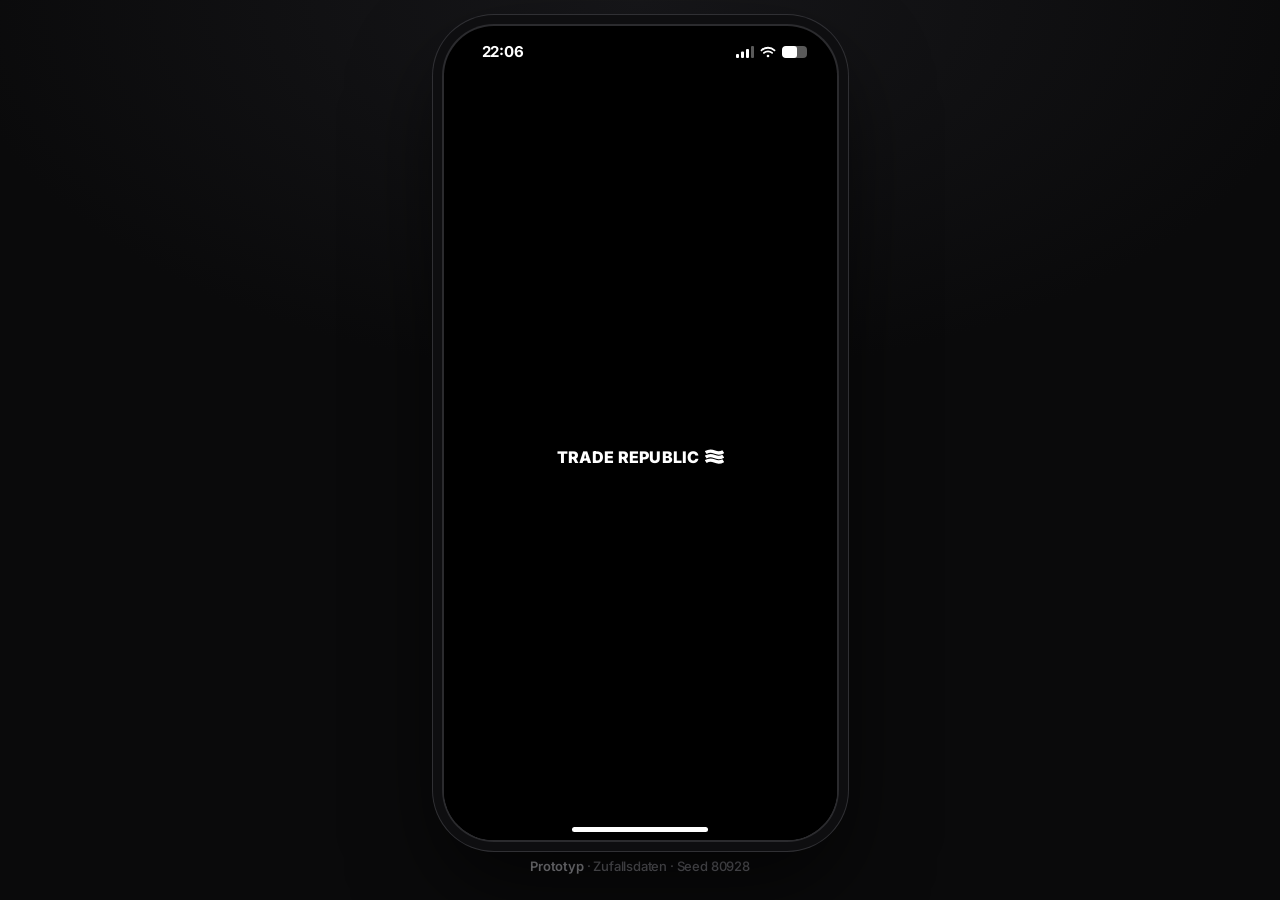
==== commit 24742b21: "Loading screen, card menu and single-stock view after the reference app; design pass - Loading scree" ====
--- a/index.html
+++ b/index.html
@@ -13,18 +13,20 @@
 <title>Cash-Unterkonten · Prototyp</title>
 <link rel="icon" href="data:image/svg+xml,%3Csvg xmlns='http://www.w3.org/2000/svg' viewBox='0 0 64 64'%3E%3Crect width='64' height='64' rx='14' fill='%23000'/%3E%3Ccircle cx='32' cy='32' r='15' fill='none' stroke='%23fff' stroke-width='7' stroke-dasharray='62 95' transform='rotate(-90 32 32)'/%3E%3C/svg%3E">
 <style>
+@font-face { font-family: "Inter"; font-style: normal; font-weight: 100 900; font-display: block; src: url([data-uri]) format("woff2"); }
+
 :root {
   --bg: #000;
   --fg: #fff;
-  --muted: #76767b;
+  --muted: #6f6f74;
   --dim: #55555a;
-  --card: #141415;
+  --card: #121213;
   --raise: #1c1c1e;
   --green: #05d05a;
   --red: #ff4234;
   --purple: #5b2cf5;
   --blue: #0a5cff;
-  --pad: 28px;
+  --pad: 30px;
   --safe-b: env(safe-area-inset-bottom, 0px);
   --safe-t: env(safe-area-inset-top, 0px);
   --font: "Inter", -apple-system, BlinkMacSystemFont, "SF Pro Display", "SF Pro Text", "Segoe UI", Roboto, "Helvetica Neue", Arial, sans-serif;
@@ -32,7 +34,7 @@
 
 * { box-sizing: border-box; margin: 0; padding: 0; -webkit-tap-highlight-color: transparent; }
 html, body { height: 100%; background: #0a0a0b; color: var(--fg); overscroll-behavior: none; }
-body { font-family: var(--font); font-size: 16px; line-height: 1.25; -webkit-font-smoothing: antialiased; -moz-osx-font-smoothing: grayscale; -webkit-text-size-adjust: 100%; user-select: none; -webkit-user-select: none; }
+body { font-family: var(--font); font-feature-settings: "calt", "ss03"; letter-spacing: -.011em; font-size: 16px; line-height: 1.25; -webkit-font-smoothing: antialiased; -moz-osx-font-smoothing: grayscale; -webkit-text-size-adjust: 100%; user-select: none; -webkit-user-select: none; }
 button { font: inherit; color: inherit; background: none; border: 0; cursor: pointer; text-align: left; touch-action: manipulation; }
 button:disabled { cursor: default; }
 input { font: inherit; color: inherit; user-select: text; -webkit-user-select: text; }
@@ -49,7 +51,8 @@
 .sb-right { display: flex; align-items: center; gap: 6px; }
 .sb-bat { width: 25px; height: 12px; border-radius: 4px; background: rgba(255, 255, 255, .35); overflow: hidden; }
 .sb-bat i { display: block; width: 62%; height: 100%; background: #fff; border-radius: 3px; }
-#app { position: relative; flex: 1; min-height: 0; overflow: hidden; background: var(--bg); }
+#app { position: relative; flex: 1; min-height: 0; overflow: hidden; background: var(--bg); container-type: inline-size; }
+@supports (width: 1cqw) { #main, #sheets, #toast { --pad: clamp(26px, 7.800cqw, 36px); } }
 #homebar { position: absolute; left: 50%; bottom: 8px; width: 136px; height: 5px; margin-left: -68px; border-radius: 3px; background: #fff; z-index: 60; pointer-events: none; }
 #note { color: #6c6c72; font-size: 13px; font-weight: 500; }
 #note b { color: #a1a1a6; font-weight: 600; }
@@ -62,6 +65,21 @@
 @media (min-width: 521px) and (min-height: 561px) {
   :root { --safe-b: 14px; }
 }
+
+/* ---------- Ladescreen & Wortmarke ---------- */
+
+#splash { position: absolute; inset: 0; z-index: 80; display: grid; place-items: center; background: #000; transition: opacity .55s ease, visibility 0s linear .55s; }
+#splash.out { opacity: 0; visibility: hidden; }
+#splash .tr-logo { animation: splashIn .7s cubic-bezier(.2, .8, .2, 1) both; transition: transform .6s cubic-bezier(.32, .72, 0, 1); }
+#splash.out .tr-logo { transform: scale(1.06); }
+@keyframes splashIn { from { opacity: 0; transform: scale(.96); } to { opacity: 1; transform: none; } }
+.tr-logo { display: inline-flex; align-items: center; gap: 6px; color: #fff; font-size: 16px; line-height: 1; white-space: nowrap; }
+.tr-logo b { font-weight: 850; letter-spacing: .012em; }
+.tr-mark { width: 19px; height: 15px; }
+#main, #sheets { opacity: 0; }
+#app.ready #main, #app.ready #sheets { opacity: 1; }
+#app.ready #main { animation: appIn .7s cubic-bezier(.32, .72, 0, 1); }
+@keyframes appIn { from { opacity: 0; transform: scale(.97); } to { opacity: 1; transform: none; } }
 
 /* ---------- Kopf & Hauptansicht ---------- */
 
@@ -79,15 +97,16 @@
 .view { position: absolute; inset: 0; background: var(--bg); will-change: transform, opacity; overflow-y: auto; overflow-x: hidden; padding-bottom: calc(120px + var(--safe-b)); scrollbar-width: none; overscroll-behavior: contain; }
 .view::-webkit-scrollbar, .sheet-scroll::-webkit-scrollbar, .cards::-webkit-scrollbar, .chips::-webkit-scrollbar, .months::-webkit-scrollbar, .ipos::-webkit-scrollbar, .bubbles::-webkit-scrollbar { display: none; }
 
-.hero { padding: 22px var(--pad) 0; }
+.hero { padding: 24px var(--pad) 0; }
 .hero-label { display: flex; width: 100%; align-items: center; justify-content: space-between; color: var(--muted); font-size: 16px; font-weight: 600; line-height: 20px; }
 .hero-chev { color: #6a6a6f; }
 .hero-chev svg { width: 24px; height: 24px; stroke-width: 3.800; }
 .hero-chev.flip svg { transform: rotate(180deg); }
-.hero-line { display: flex; align-items: baseline; gap: 12px; margin-top: 6px; min-height: 28px; }
+.hero-line { display: flex; align-items: baseline; gap: 13px; margin-top: 5px; min-height: 28px; }
 .hero-line.pad { padding: 0 var(--pad); margin-top: 8px; }
-.hero-amount { font-size: 22px; font-weight: 700; letter-spacing: -.015em; line-height: 28px; font-variant-numeric: tabular-nums; }
-.hero-delta { font-size: 15px; font-weight: 700; white-space: nowrap; }
+.hero-amount { font-size: 22px; font-weight: 700; letter-spacing: -.02em; line-height: 28px; font-variant-numeric: tabular-nums; }
+.hero-delta { font-size: 15.500px; font-weight: 700; white-space: nowrap; }
+.hero-delta.acc { color: var(--acc); }
 .hero-date, .hero-note { font-size: 14px; font-weight: 600; color: var(--muted); white-space: nowrap; }
 .hero-date:empty { display: none; }
 .view-ghost { pointer-events: none; }
@@ -102,15 +121,15 @@
 
 .tf { display: flex; padding: 36px var(--pad) 0; }
 .tf button { width: 57px; font-size: 15px; font-weight: 600; color: var(--muted); line-height: 20px; transition: color .35s ease; }
-.tf button.on { color: var(--fg); }
+.tf button.on { color: var(--acc, var(--fg)); }
 
 .chart { position: relative; height: 240px; margin-top: 20px; touch-action: pan-y; cursor: crosshair; }
 .chart svg { width: 100%; height: 100%; overflow: visible; animation: reveal 1.1s cubic-bezier(.3, .6, .2, 1) both; }
 @keyframes reveal { from { clip-path: inset(-14px 100% -14px -14px); } to { clip-path: inset(-14px -14px -14px -14px); } }
-.ch-line { fill: none; stroke: #fff; stroke-width: 3; stroke-linejoin: round; stroke-linecap: round; }
+.ch-line { fill: none; stroke: var(--acc, #fff); stroke-width: 3.200; stroke-linejoin: round; stroke-linecap: round; }
 .ch-base { fill: none; stroke: #4a4a4f; stroke-width: 2.4; stroke-dasharray: .1 7.5; stroke-linecap: round; }
 .ch-cursor { position: absolute; top: 0; bottom: 0; width: 0; border-left: 1px solid #55555a; pointer-events: none; }
-.ch-cursor i { position: absolute; left: -6px; width: 11px; height: 11px; margin-top: -5.500px; border-radius: 50%; background: #fff; box-shadow: 0 0 0 4px rgba(0, 0, 0, .9); }
+.ch-cursor i { position: absolute; left: -6px; width: 11px; height: 11px; margin-top: -5.500px; border-radius: 50%; background: var(--acc, #fff); box-shadow: 0 0 0 4px rgba(0, 0, 0, .9); }
 
 /* ---------- Karten-Reihe ---------- */
 
@@ -152,7 +171,7 @@
 .sec-link svg { width: 12px; height: 12px; color: #77777c; }
 .sec-link.back svg { color: #fff; }
 
-.row { display: flex; align-items: center; width: 100%; min-height: 70px; padding: 6px var(--pad); }
+.row { display: flex; align-items: center; width: 100%; min-height: 73px; padding: 6px var(--pad); }
 .row.slim { min-height: 50px; padding-top: 2px; padding-bottom: 2px; }
 button.row, .card, .pill, .chip, .picker, .ipo, .promo, .intro, .fab, .cta, .sq, .star, .sec-btn, .sec-link, .hero-label { transition: opacity .45s ease, transform .45s cubic-bezier(.2, .8, .2, 1), background .3s ease, color .3s ease; }
 button.row:active, .picker:active, .sec-btn:active, button.sec-link:active, button.hero-label:active { opacity: .5; transition-duration: .08s; }
@@ -163,9 +182,12 @@
 .row-ic:has(.ins-ic), .row-ic:has(.dot) { width: 44px; }
 .row-ic.tx { width: 52px; }
 .row-ic.tx .ins-ic { margin-left: 3px; }
-.row-main { flex: 1; min-width: 0; display: flex; flex-direction: column; gap: 4px; }
+.row-ic.nav { width: 44px; }
+.row-ic.nav .tx-ic { margin-left: 0; }
+.row-ic.ev { width: 52px; }
+.row-main { flex: 1; min-width: 0; display: flex; flex-direction: column; gap: 5px; }
 .row-main b { font-size: 16px; line-height: 20px; font-weight: 700; white-space: nowrap; overflow: hidden; text-overflow: ellipsis; }
-.row-main small { font-size: 14px; line-height: 18px; font-weight: 500; color: var(--muted); white-space: nowrap; overflow: hidden; text-overflow: ellipsis; }
+.row-main small { font-size: 13.500px; line-height: 18px; font-weight: 500; color: var(--muted); white-space: nowrap; overflow: hidden; text-overflow: ellipsis; }
 .row-end { flex: none; display: flex; flex-direction: column; align-items: flex-end; gap: 4px; padding-left: 14px; text-align: right; }
 .row-end b { font-size: 16px; line-height: 20px; font-weight: 700; white-space: nowrap; font-variant-numeric: tabular-nums; }
 .row-end small { font-size: 14px; line-height: 18px; font-weight: 500; color: var(--muted); white-space: nowrap; }
@@ -181,30 +203,31 @@
 .gold-badge { width: 19px; height: 19px; border-radius: 50%; background: #c9bda6; color: #000; display: grid; place-items: center; }
 .gold-badge svg { width: 11px; height: 11px; stroke-width: 3.6; }
 
-.ins-ic { flex: none; width: 21px; height: 21px; border-radius: 5px; display: grid; place-items: center; overflow: hidden; }
+.ins-ic { flex: none; width: 20px; height: 20px; border-radius: 4.500px; display: grid; place-items: center; overflow: hidden; }
 .ins-ic i { font-weight: 800; letter-spacing: -.04em; line-height: 1; }
 .ins-ic.lg { width: 44px; height: 44px; border-radius: 11px; }
 .ins-ic.lg i { transform: scale(2); }
-.ins-ic.logo svg { width: 14.500px; height: 14.500px; }
+.ins-ic.logo svg { width: 14px; height: 14px; }
+.ins-ic.md { width: 28px; height: 28px; border-radius: 6px; }
+.ins-ic.md i { transform: scale(1.350); }
+.ins-ic.md.logo svg { width: 21px; height: 21px; }
 .ins-ic.lg.logo svg { width: 30px; height: 30px; }
-.tx-ic { position: relative; flex: none; width: 21px; height: 21px; margin-left: 3px; border-radius: 50%; background: #fff; color: #000; display: grid; place-items: center; }
-.tx-ic svg { width: 14px; height: 14px; }
+.tx-ic { position: relative; flex: none; width: 20px; height: 20px; margin-left: 3.500px; border-radius: 50%; background: #fff; color: #000; display: grid; place-items: center; }
+.tx-ic svg { width: 13.500px; height: 13.500px; }
+.tx-ic.acc svg { width: 12.500px; height: 12.500px; stroke-width: 2.500; }
+.tx-ic .av-eur { font-size: 12px; font-weight: 800; line-height: 1; }
+.tx-ic.big { width: 60px; height: 60px; margin: 0; }
+.tx-ic.big svg { width: 30px; height: 30px; stroke-width: 2.100; }
+.tx-ic.big .av-eur { font-size: 28px; }
 .tx-ic.pct { background: #5a2be6; color: #fff; font-size: 11px; font-weight: 800; }
 .tx-ic.logo svg { width: 13px; height: 13px; }
 .tx-ic.blue { background: var(--blue); color: #fff; }
 .tx-ic.red { background: var(--red); color: #fff; }
 .tx-ic.num { font-size: 12px; font-weight: 800; }
 .tx-ic.ghost { background: none; color: #fff; }
-.tx-ic.ghost svg { width: 21px; height: 21px; }
+.tx-ic.ghost svg { width: 20px; height: 20px; }
 .tx-ic.ghost em { position: absolute; right: -9px; bottom: -8px; min-width: 16px; height: 16px; padding: 0 4px; border-radius: 8px; background: #1e1e21; box-shadow: 0 0 0 2px #000; font-size: 10px; font-weight: 700; display: grid; place-items: center; }
 .tx-av { flex: none; width: 28px; height: 28px; border-radius: 50%; background: #1c1c1f; color: #6a6a6f; font-size: 11px; font-weight: 700; display: grid; place-items: center; }
-.acc-av { flex: none; width: 30px; height: 30px; margin-left: -1px; border-radius: 50%; color: var(--c, #fff); background: color-mix(in srgb, var(--c, #fff) 21%, #0e0e10); display: grid; place-items: center; transition: background .35s ease, color .35s ease; }
-.acc-av svg { width: 16px; height: 16px; }
-.acc-av.main { background: #2a2a2d; color: #fff; }
-.acc-av .av-eur { font-size: 14px; font-weight: 800; }
-.acc-av.big { width: 64px; height: 64px; margin: 0; }
-.acc-av.big svg { width: 30px; height: 30px; }
-.acc-av.big .av-eur { font-size: 26px; }
 .dot { width: 16px; height: 16px; margin-left: 2px; border-radius: 50%; }
 .ring { width: 20px; height: 20px; }
 .ring-arc { transition: stroke-dasharray .7s cubic-bezier(.3, .7, .2, 1), opacity .3s ease; }
@@ -217,9 +240,9 @@
 .empty-box span { color: var(--muted); font-size: 14px; font-weight: 500; line-height: 1.5; }
 .empty-box .chip { margin-top: 8px; }
 
-.intro { display: flex; flex-direction: column; align-items: flex-start; gap: 8px; width: calc(100% - 2 * var(--pad)); margin: 12px var(--pad) 0; padding: 20px; border-radius: 18px; background: linear-gradient(140deg, #1b1445 0%, #12122a 55%, #0e1626 100%); }
+.intro { display: flex; flex-direction: column; align-items: flex-start; gap: 8px; width: calc(100% - 2 * var(--pad)); margin: 12px var(--pad) 0; padding: 20px; border-radius: 18px; background: var(--card); }
 .intro b { font-size: 19px; }
-.intro span { color: #a5a5b4; font-size: 14px; font-weight: 500; line-height: 1.5; }
+.intro span { color: var(--muted); font-size: 14px; font-weight: 500; line-height: 1.5; }
 .intro-tag, .badge { display: inline-block; padding: 2px 7px; border-radius: 6px; background: var(--purple); color: #fff; font-size: 11px; font-weight: 700; letter-spacing: .02em; text-transform: uppercase; vertical-align: 2px; }
 .intro-cta { display: flex; align-items: center; gap: 6px; margin-top: 6px; font-size: 15px; font-weight: 700; }
 .intro-cta svg { width: 11px; height: 11px; }
@@ -227,7 +250,7 @@
 .goal { margin-top: 16px; }
 .sheet .goal { padding: 0 var(--pad); }
 .goal-track { height: 6px; border-radius: 3px; background: #1f1f22; overflow: hidden; }
-.goal-track i { display: block; height: 100%; border-radius: 3px; transition: width .5s cubic-bezier(.2, .8, .2, 1); }
+.goal-track i { display: block; height: 100%; border-radius: 3px; background: #fff; transition: width .5s cubic-bezier(.2, .8, .2, 1); }
 .goal-meta { display: flex; justify-content: space-between; margin-top: 9px; color: var(--muted); font-size: 13px; font-weight: 600; }
 
 /* ---------- Promo-Karten (leere Depots) ---------- */
@@ -261,21 +284,21 @@
 /* ---------- Sheets ---------- */
 
 #sheets { position: absolute; inset: 0; z-index: 20; pointer-events: none; }
-.sheet { position: absolute; inset: 0; display: flex; flex-direction: column; background: var(--bg); border-radius: 22px 22px 0 0; box-shadow: 0 -1px 0 rgba(255, 255, 255, .07); pointer-events: auto; transform: translateY(0); transform-origin: 50% 0; transition: transform .52s cubic-bezier(.32, .72, 0, 1), opacity .52s cubic-bezier(.32, .72, 0, 1); will-change: transform; }
+.sheet { position: absolute; inset: 0; display: flex; flex-direction: column; background: var(--bg); border-radius: 22px 22px 0 0; pointer-events: auto; transform: translateY(0); transform-origin: 50% 0; transition: transform .52s cubic-bezier(.32, .72, 0, 1), opacity .52s cubic-bezier(.32, .72, 0, 1); will-change: transform; }
 .sheet.under { transform: scale(.94) translateY(-6px); opacity: .4; }
 .sheet.enter, .sheet.leave { transform: translateY(103%); }
 .sheet.leave { pointer-events: none; transition-timing-function: cubic-bezier(.4, 0, .7, .2); transition-duration: .42s; }
 .sheet.dragging { transition: none; }
 .sheet-handle { flex: none; height: 40px; display: grid; place-items: center; cursor: pointer; }
-.sheet-handle i { width: 27px; height: 5px; border-radius: 3px; background: #5c5c61; }
+.sheet-handle i { width: 28px; height: 4.500px; border-radius: 3px; background: #55555a; }
 .sheet-scroll { flex: 1; min-height: 0; overflow-y: auto; overflow-x: hidden; padding: 6px 0 28px; scrollbar-width: none; overscroll-behavior: contain; }
 .sheet-bottom { flex: none; padding: 10px var(--pad) calc(12px + var(--safe-b)); display: flex; flex-direction: column; gap: 8px; }
-.sh-title { padding: 0 var(--pad); font-size: 22px; line-height: 28px; letter-spacing: -.015em; }
+.sh-title { padding: 0 var(--pad); font-size: 22.500px; line-height: 28px; letter-spacing: -.02em; }
 .sh-sub { padding: 0 var(--pad); margin-top: 5px; color: var(--muted); font-size: 16px; font-weight: 600; line-height: 1.5; }
 .gap { height: 26px; }
 .para { padding: 18px var(--pad) 0; color: #b4b4ba; font-size: 16px; font-weight: 500; line-height: 1.55; }
 .para b { color: #fff; }
-.kv { display: flex; align-items: center; justify-content: space-between; gap: 16px; min-height: 41px; padding: 0 var(--pad); }
+.kv { display: flex; align-items: center; justify-content: space-between; gap: 16px; min-height: 42px; padding: 0 var(--pad); }
 .kv span { color: var(--muted); font-size: 16px; font-weight: 600; white-space: nowrap; }
 .kv b { font-size: 16px; font-weight: 700; text-align: right; }
 .btn-line { display: flex; flex-wrap: wrap; gap: 8px; padding: 14px var(--pad) 0; }
@@ -285,7 +308,6 @@
 .sec + .chips.wrap { margin-top: 0; }
 .chips.center { justify-content: center; margin-top: 18px; }
 .chip { flex: none; display: inline-flex; align-items: center; gap: 8px; height: 38px; padding: 0 15px; border-radius: 11px; background: var(--raise); font-size: 15px; font-weight: 600; white-space: nowrap; }
-.chip-dot { width: 8px; height: 8px; border-radius: 50%; }
 .chip.on { background: #fff; color: #000; }
 .chip svg { width: 15px; height: 15px; }
 .chip.ins { height: 42px; font-weight: 700; font-size: 16px; background: #161617; }
@@ -293,14 +315,16 @@
 
 /* Betragseingabe */
 .pickers { position: relative; margin-top: 22px; }
-.picker { display: flex; align-items: center; gap: 13px; width: 100%; height: 62px; padding: 0 var(--pad); }
+.picker { display: flex; align-items: center; gap: 16px; width: 100%; height: 62px; padding: 0 var(--pad); }
+.picker .tx-ic, .picker .tx-av { margin-left: 0; }
+.picker .tx-av { width: 20px; height: 20px; font-size: 9px; }
 .pk-main { flex: 1; min-width: 0; display: flex; flex-direction: column; gap: 2px; }
 .pk-main small { font-size: 13px; font-weight: 600; color: var(--muted); }
 .pk-main b { font-size: 16px; white-space: nowrap; overflow: hidden; text-overflow: ellipsis; }
 .pk-right { font-size: 15px; font-weight: 600; color: var(--muted); font-variant-numeric: tabular-nums; white-space: nowrap; }
 .pk-chev { color: #6a6a6f; }
 .pk-chev svg { width: 14px; height: 14px; }
-.swap { position: absolute; left: calc(var(--pad) + 2px); top: 50%; width: 24px; height: 24px; margin-top: -12px; border-radius: 50%; background: #2a2a2e; color: #fff; display: grid; place-items: center; box-shadow: 0 0 0 3px #000; transition: background .3s ease; }
+.swap { position: absolute; left: calc(var(--pad) - 2px); top: 50%; width: 24px; height: 24px; margin-top: -12px; border-radius: 50%; background: #2a2a2e; color: #fff; display: grid; place-items: center; box-shadow: 0 0 0 3px #000; transition: background .3s ease; }
 .swap:active { background: #3a3a3f; }
 .swap svg { width: 12px; height: 12px; }
 .amt { display: flex; align-items: baseline; justify-content: center; gap: 9px; margin-top: 34px; padding: 0 var(--pad); font-size: 50px; font-weight: 700; letter-spacing: -.03em; line-height: 1.1; font-variant-numeric: tabular-nums; transition: color .3s ease; }
@@ -334,7 +358,7 @@
 
 /* Unterkonto anlegen */
 .na-preview { display: grid; place-items: center; padding: 26px 0 22px; }
-.na-preview .acc-av { animation: pop .4s cubic-bezier(.2, 1.4, .4, 1); }
+.na-preview .tx-ic { animation: pop .4s cubic-bezier(.2, 1.4, .4, 1); }
 .field { display: block; padding: 0 var(--pad); }
 .field span { display: block; margin-bottom: 8px; color: var(--muted); font-size: 14px; font-weight: 600; }
 .field input { width: 100%; height: 54px; padding: 0 16px; border: 0; border-radius: 15px; background: #161617; font-size: 17px; font-weight: 600; outline: none; transition: box-shadow .3s ease; }
@@ -344,21 +368,36 @@
 .icon-grid button { height: 54px; border-radius: 15px; background: #121213; color: #7c7c82; display: grid; place-items: center; box-shadow: inset 0 0 0 0 transparent; transition: background .3s ease, color .3s ease, box-shadow .3s ease, transform .3s cubic-bezier(.2, .8, .2, 1); }
 .icon-grid button svg { width: 23px; height: 23px; }
 .icon-grid button:active { transform: scale(.92); transition-duration: .06s; }
-.icon-grid button.on { color: var(--c); background: color-mix(in srgb, var(--c) 17%, #121213); box-shadow: inset 0 0 0 2px var(--c); }
-.color-row { display: flex; justify-content: space-between; padding: 4px calc(var(--pad) + 4px) 8px; }
-.color-row button { width: 24px; height: 24px; border-radius: 50%; background: var(--c); box-shadow: 0 0 0 0 #000, 0 0 0 0 var(--c); transition: box-shadow .3s ease, transform .3s cubic-bezier(.2, .8, .2, 1); }
-.color-row button:active { transform: scale(.85); }
-.color-row button.on { box-shadow: 0 0 0 3px #000, 0 0 0 5px var(--c); }
-.det-head { display: flex; align-items: center; gap: 16px; padding: 4px var(--pad) 0; }
+.icon-grid button.on { color: #000; background: #fff; }
+.det-head { display: flex; align-items: center; gap: 18px; padding: 4px var(--pad) 0; }
 .det-head .sh-title, .det-head .sh-sub { padding: 0; }
 .det-head .sh-sub { margin-top: 2px; }
 
 /* Karte */
-.plastic { position: relative; height: 204px; margin: 24px var(--pad) 0; padding: 22px; border-radius: 20px; background: linear-gradient(135deg, #2d2d31 0%, #151517 55%, #0b0b0c 100%); box-shadow: inset 0 0 0 1px #2f2f33; display: flex; flex-direction: column; justify-content: flex-end; gap: 6px; }
-.plastic .pl-chip { position: absolute; left: 22px; top: 24px; width: 38px; height: 28px; border-radius: 6px; background: linear-gradient(135deg, #d9d9dd, #8d8d92); }
-.plastic em { position: absolute; right: 22px; top: 26px; color: #8a8a90; font-size: 14px; font-weight: 700; letter-spacing: .04em; text-transform: uppercase; }
-.plastic b { font-size: 16px; }
-.plastic span { color: #9a9aa0; font-size: 15px; font-weight: 600; letter-spacing: .08em; }
+.plastic { position: relative; display: block; width: calc(100% - 2 * var(--pad)); aspect-ratio: 1.666; margin: 30px var(--pad) 0; border-radius: 13px; overflow: hidden; color: #fff; text-align: left; perspective: 900px;
+  background:
+    radial-gradient(60% 90% at 62% 46%, rgba(255, 255, 255, .20), transparent 62%),
+    radial-gradient(45% 70% at 12% 18%, rgba(255, 255, 255, .16), transparent 70%),
+    radial-gradient(50% 80% at 92% 96%, rgba(0, 0, 0, .14), transparent 70%),
+    linear-gradient(125deg, #b4b4b4 0%, #9c9c9c 34%, #aaaaaa 58%, #8f8f8f 100%);
+  box-shadow: inset 0 0 0 1px rgba(255, 255, 255, .28), inset 0 -2px 3px rgba(0, 0, 0, .12); transition: filter .45s ease, opacity .45s ease, transform .45s cubic-bezier(.2, .8, .2, 1); }
+.plastic:active { transform: scale(.985); }
+.plastic.locked { filter: grayscale(1) brightness(.5); }
+.plastic .tr-logo.on-card { position: absolute; left: 9.400%; top: 12.500%; font-size: 15.500px; }
+.plastic .pl-chip { position: absolute; left: 9.600%; top: 33.500%; width: 12.400%; aspect-ratio: 1.400; border-radius: 5px; background: linear-gradient(90deg, transparent 31%, rgba(90, 90, 90, .55) 31% 33.500%, transparent 33.500% 66%, rgba(90, 90, 90, .55) 66% 68.500%, transparent 68.500%), linear-gradient(0deg, transparent 31%, rgba(90, 90, 90, .45) 31% 34%, transparent 34% 66%, rgba(90, 90, 90, .45) 66% 69%, transparent 69%), linear-gradient(135deg, #f1f1f1, #c9c9c9); box-shadow: inset 0 0 0 1px rgba(110, 110, 110, .55); }
+.plastic .pl-link { position: absolute; left: 9.200%; bottom: 12%; display: flex; align-items: center; gap: 9px; font-size: 16.500px; font-weight: 700; }
+.plastic .pl-link svg { width: 10px; height: 10px; stroke-width: 3.600; }
+.plastic .pl-num { position: absolute; left: 9.200%; top: 15%; font-size: 19px; font-weight: 700; letter-spacing: .06em; font-variant-numeric: tabular-nums; }
+.plastic .pl-meta { position: absolute; left: 9.200%; top: 40%; display: flex; flex-direction: column; gap: 4px; font-size: 15px; font-weight: 700; }
+.plastic .pl-meta.r { left: 62%; }
+.plastic .pl-meta i { font-size: 11.500px; font-weight: 600; opacity: .75; }
+.plastic .pl-lock { position: absolute; right: 7%; top: 11%; display: flex; align-items: center; gap: 6px; font-size: 13px; font-weight: 700; }
+.plastic .pl-lock svg { width: 15px; height: 15px; }
+.pin { display: flex; justify-content: center; gap: 14px; padding: 70px 0 40px; }
+.pin b { width: 58px; height: 72px; border-radius: 16px; background: var(--card); display: grid; place-items: center; font-size: 34px; font-weight: 700; font-variant-numeric: tabular-nums; animation: pop .45s cubic-bezier(.2, 1.4, .4, 1) backwards; }
+.pin b:nth-child(2) { animation-delay: .06s; }
+.pin b:nth-child(3) { animation-delay: .12s; }
+.pin b:nth-child(4) { animation-delay: .18s; }
 
 .fab-line { display: flex; justify-content: flex-end; }
 .fab { width: calc(50% - 4px); height: 53px; padding: 0 17px; border-radius: 15px; background: #fff; color: #000; font-size: 16px; font-weight: 700; display: flex; align-items: center; justify-content: space-between; }
@@ -396,12 +435,52 @@
 .ipo.beige { background: #e8e5da; }
 .ipo.rose { background: linear-gradient(160deg, #d77c86, #8c3d75); color: #fff; }
 .ipo.ink { background: linear-gradient(160deg, #20304f, #0c1220); color: #fff; }
-.ins-head { display: flex; align-items: center; justify-content: space-between; padding: 4px var(--pad) 18px; }
-.star { width: 40px; height: 40px; border-radius: 50%; background: #19191b; color: #8a8a90; display: grid; place-items: center; }
-.star svg { width: 19px; height: 19px; }
-.star.on { color: #ffd60a; }
-.star svg { transition: transform .4s cubic-bezier(.2, 1.5, .4, 1); }
-.star.on svg { transform: scale(1.12); }
+.ins-head { display: flex; align-items: center; justify-content: space-between; padding: 8px var(--pad) 20px; }
+.ins-add { width: 18px; height: 18px; border-radius: 50%; background: #3f3f44; color: #000; display: grid; place-items: center; transition: background .35s ease, transform .35s cubic-bezier(.2, 1.4, .4, 1); }
+.ins-add svg { width: 11px; height: 11px; stroke-width: 3.600; }
+.ins-add.on { background: var(--acc, #fff); color: var(--acc-fg, #000); }
+.ins-add:active { transform: scale(.8); }
+.ins-add::before { content: ''; position: absolute; width: 44px; height: 44px; margin: -13px; }
+.ins-add { position: relative; }
+.ins-name { padding: 0 var(--pad); }
+.closed { display: flex; align-items: center; gap: 9px; height: 24px; margin-top: 12px; padding: 0 var(--pad); color: var(--acc, #fff); font-size: 16px; font-weight: 600; transition: opacity .4s ease; }
+.closed svg { width: 14px; height: 14px; }
+.closed.hide { opacity: 0; }
+.ins-view .chart { margin-top: 2px; }
+.ins-view .cards { margin-top: 40px; }
+.card-bell { width: 18px; height: 18px; border-radius: 50%; background: #3f3f44; color: #000; display: grid; place-items: center; }
+.card-bell svg { width: 12px; height: 12px; }
+.ins-desc { padding: 6px var(--pad) 0; font-size: 16px; font-weight: 500; line-height: 26px; display: -webkit-box; -webkit-box-orient: vertical; -webkit-line-clamp: 3; overflow: hidden; cursor: pointer; }
+.ins-desc.open { -webkit-line-clamp: 12; }
+.stat-pager, .news { display: flex; gap: 33px; padding: 0 var(--pad); overflow-x: auto; scrollbar-width: none; scroll-snap-type: x mandatory; scroll-padding: 0 var(--pad); }
+.stat-pager::-webkit-scrollbar, .news::-webkit-scrollbar { display: none; }
+.stat-col { flex: none; width: calc(100% - 26px); scroll-snap-align: start; }
+.stat-col .kv { padding: 0; }
+.acc-link { display: flex; align-items: center; gap: 13px; height: 42px; padding: 0 var(--pad); color: var(--acc, #fff); font-size: 16px; font-weight: 700; }
+.acc-link svg { width: 11px; height: 11px; stroke-width: 3.400; }
+.ob-card { display: flex; align-items: center; gap: 22px; margin: 2px calc(var(--pad) - 8px) 0; padding: 0 20px; height: 80px; border-radius: 16px; background: #0c0c0d; }
+.ob-ic { flex: none; width: 21px; height: 21px; color: #5b5145; display: grid; place-items: center; }
+.ob-ic svg { width: 21px; height: 21px; }
+.ob-card span { display: flex; flex-direction: column; gap: 6px; }
+.ob-card b { font-size: 16px; color: #77777c; }
+.ob-card small { font-size: 14px; font-weight: 500; color: #4b4b50; }
+.legal.tight { margin-top: 20px; text-align: left; font-size: 13px; }
+.ls { padding: 6px var(--pad) 0; display: flex; flex-direction: column; gap: 16px; }
+.ls-long { display: flex; align-items: center; justify-content: space-between; height: 32px; padding: 0 9px 0 12px; border-radius: 7px; background: var(--acc, #fff); color: var(--acc-fg, #000); font-size: 17px; font-weight: 600; transition: width .7s cubic-bezier(.32, .72, 0, 1); }
+.ls-long b { font-weight: 600; }
+.ls-short { position: relative; display: flex; align-items: center; height: 32px; }
+.ls-short i { position: absolute; left: 0; top: 0; bottom: 0; min-width: 31px; border-radius: 7px; background: color-mix(in srgb, var(--acc, #fff) 24%, #0b0b0c); }
+.ls-short span { position: relative; padding-left: 12px; color: var(--acc, #fff); font-size: 17px; font-weight: 600; }
+.ls-short em { color: var(--muted); }
+.ls + .legal.tight { margin-top: 18px; font-size: 14.500px; }
+.news-item { flex: none; width: calc(100% - 26px); scroll-snap-align: start; display: flex; flex-direction: column; gap: 22px; padding: 6px 0; text-align: left; transition: opacity .4s ease; }
+.news-item:active { opacity: .5; }
+.news-item b { font-size: 16px; font-weight: 500; line-height: 26px; display: -webkit-box; -webkit-box-orient: vertical; -webkit-line-clamp: 2; overflow: hidden; }
+.news-item small { color: var(--muted); font-size: 14px; font-weight: 500; }
+.ev-date { width: 31px; height: 31px; border-radius: 7px; background: #161617; display: flex; flex-direction: column; align-items: center; justify-content: center; gap: 1px; font-size: 7.500px; font-weight: 700; color: var(--muted); line-height: 1; text-transform: uppercase; }
+.ev-date b { font-size: 12.500px; color: #fff; }
+.bottombar.acc .pill { background: var(--acc, #fff); color: var(--acc-fg, #000); }
+.bottombar.acc .pill svg { width: 21px; height: 21px; }
 .txd-head { padding: 6px var(--pad) 18px; }
 .txd-head .tx-ic, .txd-head .tx-av { width: 44px; height: 44px; margin: 0; font-size: 17px; }
 .txd-head .tx-ic svg { width: 26px; height: 26px; }
@@ -440,6 +519,7 @@
       <div id="main"></div>
       <div id="sheets"></div>
       <div id="toast" role="status" aria-live="polite"></div>
+      <div id="splash" aria-hidden="true"><span class="tr-logo"><b>TRADE REPUBLIC</b><svg class="tr-mark" viewBox="0 0 30 24" fill="none" stroke="currentColor" stroke-width="5.400" stroke-linecap="butt"><path d="M1 5.800C6 2.600 10 2.600 15 4.900s9 2.500 14-.700"/><path d="M1 13C6 9.800 10 9.800 15 12.100s9 2.500 14-.700"/><path d="M1 20.200C6 17 10 17 15 19.300s9 2.500 14-.700"/></svg></span></div>
     </div>
     <div id="homebar" aria-hidden="true"></div>
   </div>
@@ -671,13 +751,57 @@
   const g = parseInt(hex.slice(2, 4), 16);
   const b = parseInt(hex.slice(4, 6), 16);
   const lum = (0.2126 * r + 0.7152 * g + 0.0722 * b) / 255;
+  if (LOGO_ON_BRAND.includes(slug)) return ['#' + hex, lum > 0.7 ? '#000000' : '#ffffff'];
   return lum > 0.7 ? ['#1d1d21', '#' + hex] : ['#ffffff', '#' + hex];
 }
+/** Wortmarken, die im Original weiß auf der Markenfarbe stehen. */
+const LOGO_ON_BRAND = ['goldmansachs', 'adyen'];
 const logoUse = (slug) => `<svg viewBox="0 0 24 24" fill="currentColor" stroke="none" aria-hidden="true"><use href="#lg-${slug}"/></svg>`;
 /** Alle Logos einmal als SVG-Symbole ins Dokument legen, Zeilen verweisen nur per <use> darauf. */
 function mountLogoSprite() {
   const symbols = Object.keys(LOGOS).map((k) => `<symbol id="lg-${k}" viewBox="0 0 24 24"><path d="${LOGOS[k][1]}"/></symbol>`).join('');
   document.body.insertAdjacentHTML('afterbegin', `<svg aria-hidden="true" style="position:absolute;width:0;height:0;overflow:hidden">${symbols}</svg>`);
+}
+
+/* ---------- Weitere Icons ---------- */
+
+Object.assign(ICON, {
+  g_snow: svg('<path d="M8 2.600v10.800M3.300 5.300l9.400 5.400M12.700 5.300l-9.400 5.400"/>', '16 16', 'stroke-width="1.900"'),
+  g_coins: svg('<ellipse cx="8" cy="5.300" rx="4.200" ry="1.900" fill="currentColor"/><path d="M3.800 5.300v5.400c0 1 1.900 1.900 4.200 1.900s4.200-.900 4.200-1.900V5.300M3.800 8c0 1 1.900 1.900 4.200 1.900s4.200-.900 4.200-1.900"/>', '16 16', 'stroke-width="1.500"'),
+  g_pin: svg('<rect x="2.800" y="4.400" width="10.400" height="7.200" rx="2.100"/><rect x="4.700" y="6.300" width="3.100" height="1.900" rx=".6" fill="currentColor" stroke="none"/>', '16 16', 'stroke-width="1.700"'),
+  g_limit: svg('<circle cx="8" cy="8" r="5.100"/><path fill="currentColor" stroke="none" d="M8 8V3.500A4.500 4.500 0 0112.500 8z"/>', '16 16', 'stroke-width="1.700"'),
+  g_nut: svg('<path d="M8 2.700l4.600 2.650v5.300L8 13.300l-4.600-2.650v-5.300z"/><circle cx="8" cy="8" r="1.600"/>', '16 16', 'stroke-width="1.700"'),
+  g_bell: svg('<path fill="currentColor" stroke="none" d="M8 2.700c-2.100 0-3.500 1.500-3.500 3.700v2.200L3.400 10.500v.9h9.200v-.9l-1.100-1.900V6.400c0-2.200-1.400-3.700-3.500-3.700zM6.700 12.300a1.300 1.300 0 002.600 0z"/>', '16 16'),
+  g_lock: svg('<rect x="4" y="7.300" width="8" height="5.900" rx="1.500" fill="currentColor" stroke="none"/><path d="M5.700 7.300V5.700a2.300 2.300 0 014.600 0v1.600"/>', '16 16', 'stroke-width="1.700"'),
+  g_percent: svg('<path d="M4.300 11.700l7.400-7.400"/><circle cx="5.200" cy="5.200" r="1.300"/><circle cx="10.800" cy="10.800" r="1.300"/>', '16 16', 'stroke-width="1.600"'),
+  moon: svg('<path fill="currentColor" stroke="none" d="M14.500 3.200a9 9 0 105.900 14.600A10.200 10.200 0 0114.500 3.200z"/>'),
+  refresh: svg('<path d="M19.500 12a7.500 7.500 0 01-13.300 4.800M4.500 12a7.500 7.500 0 0113.300-4.800"/><path d="M18 3.400v4h-4M6 20.600v-4h4"/>', '24 24', 'stroke-width="2.600"'),
+  pulse: svg('<path d="M2.500 15.500l4.200-6.500 4 5 3.600-7.500 3 5 4.200-3.500"/>', '24 24', 'stroke-width="2.600"'),
+  swirl: svg('<circle cx="12" cy="12" r="8" stroke-dasharray="30 20" /><circle cx="12" cy="12" r="3.400" fill="currentColor" stroke="none"/>', '24 24', 'stroke-width="3.400"'),
+});
+
+/* ---------- Wortmarke ---------- */
+
+const TR_MARK = '<svg class="tr-mark" viewBox="0 0 30 24" fill="none" stroke="currentColor" stroke-width="5.400" stroke-linecap="butt" aria-hidden="true"><path d="M1 5.800C6 2.600 10 2.600 15 4.900s9 2.500 14-.700"/><path d="M1 13C6 9.800 10 9.800 15 12.100s9 2.500 14-.700"/><path d="M1 20.200C6 17 10 17 15 19.300s9 2.500 14-.700"/></svg>';
+const trLogoHTML = (cls) => `<span class="tr-logo ${cls || ''}"><b>TRADE REPUBLIC</b>${TR_MARK}</span>`;
+
+/* ---------- Akzentfarbe je Wertpapier (aus der Markenfarbe) ---------- */
+
+function linLum(rgb) {
+  const f = (c) => {
+    c /= 255;
+    return c <= 0.03928 ? c / 12.92 : Math.pow((c + 0.055) / 1.055, 2.4);
+  };
+  return 0.2126 * f(rgb[0]) + 0.7152 * f(rgb[1]) + 0.0722 * f(rgb[2]);
+}
+/** Liefert [Akzent, Schriftfarbe darauf]. Neutrale Marken (Schwarz/Weiß/Grau) und Titel ohne Logo bleiben weiß. */
+function accentFor(ins) {
+  if (!ins.logo || !LOGOS[ins.logo]) return ['#ffffff', '#000000'];
+  const hex = LOGOS[ins.logo][0];
+  let rgb = [0, 2, 4].map((i) => parseInt(hex.slice(i, i + 2), 16));
+  if (Math.max.apply(null, rgb) - Math.min.apply(null, rgb) < 40) return ['#ffffff', '#000000'];
+  for (let i = 0; i < 20 && linLum(rgb) < 0.17; i++) rgb = rgb.map((c) => Math.round(c + (255 - c) * 0.12));
+  return ['rgb(' + rgb.join(',') + ')', linLum(rgb) > 0.42 ? '#000000' : '#ffffff'];
 }
 
 
@@ -820,7 +944,6 @@
   { name: 'Führerschein', icon: 'car', goal: [1800, 3200] },
   { name: 'Umzug', icon: 'box', goal: [700, 2000] },
 ];
-const ACC_COLORS = ['#2f7bff', '#8a55ff', '#05d05a', '#ff9f0a', '#ff4f6d', '#30c8d6', '#ffd60a', '#d16bff', '#64d2ff', '#c4a77d'];
 
 /** Depot-Konten im Portfolio */
 const PF_ACCOUNTS = [
@@ -956,14 +1079,14 @@
 
   /* Cash-Konten */
   const interestRate = R.pick([2, 2.25, 2.5]);
-  const accounts = [{ id: 'main', name: 'Hauptkonto', main: true, icon: 'euro', color: '#ffffff', balance: R.money(140, 2600), iban: makeIban(R), goal: null, rule: null, roundUp: false, createdAt: now - 900 * DAY }];
+  const accounts = [{ id: 'main', name: 'Hauptkonto', main: true, icon: 'euro', balance: R.money(140, 2600), iban: makeIban(R), goal: null, rule: null, roundUp: false, createdAt: now - 900 * DAY }];
   if (!opts.noSubs) {
     const presets = R.sample(SUB_PRESETS, 3);
     presets.forEach((p, i) => {
       const goal = p.goal ? Math.round(R.f(p.goal[0], p.goal[1]) / 50) * 50 : null;
       const balance = goal ? R.money(goal * 0.12, goal * 0.85) : R.money(120, 1400);
       accounts.push({
-        id: nid('a'), name: p.name, main: false, fixed: !!p.fixed, icon: p.icon, color: ACC_COLORS[i],
+        id: nid('a'), name: p.name, main: false, fixed: !!p.fixed, icon: p.icon,
         balance, iban: makeIban(R), goal,
         rule: { amount: R.pick([25, 50, 75, 100, 150]), day: 1 },
         roundUp: i === 0 && R.chance(0.6), createdAt: now - R.i(60, 300) * DAY,
@@ -1064,13 +1187,152 @@
     v: STATE_VERSION, seed, createdAt: now, seq,
     user, contacts, market, positions, watchlist, recent, ipos, pfMaxDays,
     accounts, plans, scheduled, tx,
-    card: { accountId: 'main', last4: String(R.i(1000, 9999)) },
+    card: { accountId: 'main', last4: String(R.i(1000, 9999)), exp: String(R.i(1, 12)).padStart(2, '0') + '/' + String((new Date(now).getFullYear() + R.i(2, 4)) % 100), pin: String(R.i(0, 9999)).padStart(4, '0'), locked: false },
     interest: { rate: interestRate, total: interestTotal, accrued: R.money(0.1, 1.4) },
     waitlist: R.chance(0.7),
   };
 }
 
-const STATE_VERSION = 4;
+const STATE_VERSION = 5;
+
+
+/* ---------- Stammdaten für die Wertpapier-Ansicht ----------
+ * d: Kurzbeschreibung, cap: grobe Größenordnung des Unternehmenswerts in Mrd. € (wird zufällig variiert),
+ * nodiv: zahlt keine Dividende. Alle Kennzahlen in der App sind erfunden. */
+
+const INS_META = {
+  nvda: { cap: 3900, d: 'NVIDIA Corporation entwickelt Grafikprozessoren und Chipsysteme für Rechenzentren, künstliche Intelligenz, Gaming und autonomes Fahren.' },
+  amd: { cap: 310, nodiv: 1, d: 'Advanced Micro Devices, Inc. entwickelt Prozessoren und Grafikchips für PCs, Rechenzentren und Spielkonsolen.' },
+  aapl: { cap: 3300, d: 'Apple Inc. entwickelt und vertreibt iPhone, Mac, iPad und Wearables sowie Software und Dienste wie den App Store und iCloud.' },
+  tsla: { cap: 1000, nodiv: 1, d: 'Tesla, Inc. entwickelt und produziert Elektrofahrzeuge, Batteriespeicher und Solarsysteme.' },
+  meta: { cap: 1500, d: 'Meta Platforms, Inc. betreibt die sozialen Netzwerke Facebook, Instagram und WhatsApp und entwickelt Hardware für virtuelle Realität.' },
+  googl: { cap: 2300, d: 'Alphabet Inc. ist die Muttergesellschaft von Google und bündelt Suche, YouTube, Android, Cloud-Dienste und weitere Technologiegeschäfte.' },
+  nflx: { cap: 400, nodiv: 1, d: 'Netflix, Inc. betreibt einen weltweiten Streamingdienst für Serien, Filme und Spiele.' },
+  spot: { cap: 110, nodiv: 1, d: 'Spotify Technology S.A. betreibt einen Audio-Streamingdienst für Musik, Podcasts und Hörbücher.' },
+  uber: { cap: 160, nodiv: 1, d: 'Uber Technologies, Inc. betreibt eine Plattform für Fahrdienste, Essenslieferungen und Frachtvermittlung.' },
+  adyen: { cap: 44, nodiv: 1, d: 'Adyen N.V. ist ein niederländischer Zahlungsdienstleister, der Händlern Zahlungsabwicklung online, mobil und an der Kasse anbietet.' },
+  sap: { cap: 270, d: 'SAP SE ist ein deutscher Softwarekonzern und entwickelt Unternehmenssoftware für Finanzen, Logistik und Personal.' },
+  sie: { cap: 185, d: 'Siemens AG ist ein Technologiekonzern mit Schwerpunkten in Industrieautomatisierung, Gebäudetechnik und Mobilität.' },
+  gs: { cap: 239, d: 'Die Goldman Sachs Group, Inc. ist ein globales Finanzinstitut, das eine Reihe von Finanzdienstleistungen für Unternehmen, Finanzinstitute, Regierungen und Privatpersonen anbietet.' },
+  air: { cap: 150, d: 'Airbus SE entwickelt und baut Verkehrsflugzeuge, Hubschrauber sowie Systeme für Raumfahrt und Verteidigung.' },
+  dte: { cap: 150, d: 'Die Deutsche Telekom AG ist ein Telekommunikationskonzern mit Mobilfunk-, Festnetz- und IT-Diensten in Europa und den USA.' },
+  zal: { cap: 7, nodiv: 1, d: 'Zalando SE betreibt eine Online-Plattform für Mode und Lifestyle in Europa.' },
+  bmw: { cap: 52, d: 'Die Bayerische Motoren Werke AG entwickelt und produziert Automobile und Motorräder der Marken BMW, MINI und Rolls-Royce.' },
+  vow: { cap: 50, d: 'Die Volkswagen AG ist ein Automobilkonzern mit Marken wie Volkswagen, Audi, Škoda, Seat und Porsche.' },
+  ads: { cap: 32, d: 'Die adidas AG entwirft und vertreibt Sportschuhe, Bekleidung und Zubehör.' },
+  pum: { cap: 3, d: 'PUMA SE entwirft und vertreibt Sportschuhe, Bekleidung und Accessoires.' },
+  lha: { cap: 9, d: 'Die Deutsche Lufthansa AG ist ein Luftfahrtkonzern mit Passagierflug, Fracht und Wartung.' },
+  shel: { cap: 190, d: 'Shell plc ist ein Energiekonzern, der Öl und Gas fördert, verarbeitet und vertreibt und in erneuerbare Energien investiert.' },
+  ko: { cap: 260, d: 'The Coca-Cola Company stellt alkoholfreie Getränke her und vertreibt sie weltweit unter zahlreichen Marken.' },
+  mcd: { cap: 190, d: 'McDonald’s Corporation betreibt und lizenziert eine weltweite Kette von Schnellrestaurants.' },
+  pypl: { cap: 56, d: 'PayPal Holdings, Inc. betreibt eine Plattform für digitale Zahlungen zwischen Händlern und Privatpersonen.' },
+  v: { cap: 580, d: 'Visa Inc. betreibt ein weltweites Zahlungsnetzwerk für Karten- und digitale Zahlungen.' },
+  ma: { cap: 440, d: 'Mastercard Incorporated betreibt ein weltweites Zahlungsnetzwerk und bietet Dienste rund um Kartenzahlungen an.' },
+  intc: { cap: 145, nodiv: 1, d: 'Intel Corporation entwickelt und fertigt Prozessoren und Halbleiter für PCs, Rechenzentren und Netzwerke.' },
+  pltr: { cap: 370, nodiv: 1, d: 'Palantir Technologies Inc. entwickelt Software zur Analyse großer Datenmengen für Behörden und Unternehmen.' },
+  coin: { cap: 68, nodiv: 1, d: 'Coinbase Global, Inc. betreibt eine Handelsplattform für Kryptowährungen.' },
+  abnb: { cap: 65, nodiv: 1, d: 'Airbnb, Inc. betreibt einen Online-Marktplatz für Unterkünfte und Erlebnisse.' },
+  shop: { cap: 180, nodiv: 1, d: 'Shopify Inc. bietet eine Plattform, mit der Händler Online-Shops aufbauen und betreiben.' },
+  snow: { cap: 70, nodiv: 1, d: 'Snowflake Inc. bietet eine cloudbasierte Plattform zum Speichern und Auswerten von Daten.' },
+  qcom: { cap: 165, d: 'Qualcomm Incorporated entwickelt Chips und Funktechnologien für Smartphones, Fahrzeuge und vernetzte Geräte.' },
+  dhl: { cap: 50, d: 'DHL Group ist ein Logistikkonzern mit Paket-, Express-, Fracht- und Briefgeschäft.' },
+  cbk: { cap: 38, d: 'Die Commerzbank AG ist eine deutsche Geschäftsbank für Privat- und Firmenkunden.' },
+  dbk: { cap: 60, d: 'Die Deutsche Bank AG ist eine international tätige Universalbank mit Unternehmens-, Investment- und Privatkundengeschäft.' },
+  ttwo: { cap: 38, nodiv: 1, d: 'Take-Two Interactive Software, Inc. entwickelt und vertreibt Videospiele, unter anderem über die Labels Rockstar Games und 2K.' },
+  arm: { cap: 135, nodiv: 1, d: 'Arm Holdings plc entwirft Prozessorarchitekturen und lizenziert sie an Chiphersteller.' },
+  rblx: { cap: 60, nodiv: 1, d: 'Roblox Corporation betreibt eine Online-Plattform, auf der Nutzer Spiele erstellen und spielen.' },
+  net: { cap: 65, nodiv: 1, d: 'Cloudflare, Inc. betreibt ein globales Netzwerk für Sicherheit, Performance und Zuverlässigkeit von Websites und Anwendungen.' },
+  sony: { cap: 150, d: 'Sony Group Corporation ist ein japanischer Konzern für Unterhaltungselektronik, Spiele, Musik, Film und Bildsensoren.' },
+  ba: { cap: 135, nodiv: 1, d: 'The Boeing Company entwickelt und baut Verkehrsflugzeuge sowie Systeme für Verteidigung und Raumfahrt.' },
+  nke: { cap: 86, d: 'NIKE, Inc. entwirft und vertreibt Sportschuhe, Bekleidung und Ausrüstung.' },
+
+  btc: { cap: 1800, d: 'Bitcoin ist die erste und nach Marktkapitalisierung größte Kryptowährung. Transaktionen werden dezentral in einer Blockchain festgehalten.' },
+  eth: { cap: 380, d: 'Ethereum ist eine Blockchain-Plattform für Smart Contracts und dezentrale Anwendungen; Ether ist ihre Währung.' },
+  sol: { cap: 90, d: 'Solana ist eine Blockchain-Plattform für dezentrale Anwendungen mit hohem Transaktionsdurchsatz.' },
+  xrp: { cap: 125, d: 'XRP ist die Währung des XRP Ledger, eines Netzwerks für schnelle grenzüberschreitende Zahlungen.' },
+  ada: { cap: 22, d: 'Cardano ist eine Blockchain-Plattform mit Proof-of-Stake-Verfahren; ADA ist ihre Währung.' },
+  doge: { cap: 28, d: 'Dogecoin ist eine Kryptowährung, die 2013 als Parodie auf Bitcoin entstand.' },
+  dot: { cap: 5, d: 'Polkadot verbindet mehrere spezialisierte Blockchains zu einem gemeinsamen Netzwerk.' },
+  link: { cap: 12, d: 'Chainlink ist ein Netzwerk, das Smart Contracts mit Daten außerhalb der Blockchain versorgt.' },
+
+  msciw: { cap: 7.4, ter: 0.5, d: 'Der ETF bildet den MSCI World Index ab, der Aktien großer und mittelgroßer Unternehmen aus Industrieländern enthält. Erträge werden ausgeschüttet.' },
+  sp500: { cap: 110, ter: 0.07, d: 'Der ETF bildet den S&P 500 ab, der die 500 größten börsennotierten US-Unternehmen umfasst. Erträge werden thesauriert.' },
+  ftseaw: { cap: 22, ter: 0.22, d: 'Der ETF bildet den FTSE All-World Index ab und investiert in Aktien aus Industrie- und Schwellenländern. Erträge werden thesauriert.' },
+  dax: { cap: 9.8, ter: 0.16, d: 'Der ETF bildet den DAX ab, der die 40 größten börsennotierten Unternehmen Deutschlands umfasst.' },
+  em: { cap: 24, ter: 0.18, d: 'Der ETF bildet den MSCI Emerging Markets Index ab und investiert in Aktien aus Schwellenländern.' },
+  ndx: { cap: 17, ter: 0.3, d: 'Der ETF bildet den NASDAQ-100 ab, der die 100 größten Nicht-Finanzunternehmen der US-Börse Nasdaq umfasst.' },
+  stx: { cap: 8.6, ter: 0.2, d: 'Der ETF bildet den STOXX Europe 600 ab, der 600 Unternehmen aus 17 europäischen Ländern umfasst. Erträge werden ausgeschüttet.' },
+
+  pe1: { cap: 1.2, d: 'Semi-liquider Fonds (ELTIF), der in nicht börsennotierte Unternehmen weltweit investiert. Anteile können nur zu festen Terminen zurückgegeben werden.' },
+  inf1: { cap: 0.8, d: 'Semi-liquider Fonds (ELTIF), der in europäische Infrastruktur wie Energie-, Verkehrs- und Datennetze investiert.' },
+  pd1: { cap: 0.6, d: 'Fonds, der Kredite an nicht börsennotierte Unternehmen vergibt und daraus laufende Zinserträge erzielt.' },
+  bund33: { cap: 26, d: 'Anleihe der Bundesrepublik Deutschland mit fester jährlicher Verzinsung und Rückzahlung zum Nennwert bei Fälligkeit.' },
+  bund35: { cap: 31, d: 'Anleihe der Bundesrepublik Deutschland mit fester jährlicher Verzinsung und Rückzahlung zum Nennwert bei Fälligkeit.' },
+  corp29: { cap: 0.75, d: 'Unternehmensanleihe mit fester jährlicher Verzinsung. Die Rückzahlung hängt von der Zahlungsfähigkeit des Emittenten ab.' },
+  fr31: { cap: 38, d: 'Anleihe der Französischen Republik mit fester jährlicher Verzinsung und Rückzahlung zum Nennwert bei Fälligkeit.' },
+};
+
+const NEWS_TEMPLATES = [
+  '{n}: Die wichtigsten Kennzahlen im Überblick',
+  'Marktbericht: So lief der Handelstag für {n}',
+  'Wochenausblick: Diese Termine stehen bei {n} an',
+  'Analystenstimmen zu {n} im Überblick',
+  '{n} im Fokus: Was Anleger jetzt wissen sollten',
+  'Branchencheck: {n} im Vergleich zur Konkurrenz',
+];
+
+/** Kennzahlen, Nachrichten und Termine zu einem Wertpapier – deterministisch aus dem Seed, frei erfunden. */
+function insFacts(iid) {
+  const ins = INSTR[iid];
+  const meta = INS_META[iid] || { cap: 10, d: '' };
+  const m = S.market[iid];
+  const R = makeRand(hashStr(S.seed + '|facts|' + iid));
+  const now = Date.now();
+  const capV = meta.cap * R.f(0.92, 1.08);
+  const capLabel = capV >= 1000 ? nf2.format(capV / 1000) + ' Bio. €' : nf01.format(capV) + ' Mrd. €';
+  const prev = m.price / (1 + m.day / 100);
+  const spread = m.price * R.f(0.0002, 0.0009);
+  const cols = [];
+  const price4 = [['Eröffnung', eur(prev * (1 + R.normal() * 0.003))], ['Vortag', eur(prev)], ['Geld', eur(m.price - spread)], ['Brief', eur(m.price + spread)]];
+  const range = [['Tageshoch', eur(m.price * R.f(1.002, 1.018))], ['Tagestief', eur(m.price * R.f(0.981, 0.998))], ['52-Wochen-Hoch', eur(m.price * R.f(1.05, 1.42))], ['52-Wochen-Tief', eur(m.price * R.f(0.52, 0.93))]];
+  let div = null;
+  if (ins.type === 'stock') {
+    const pe = R.f(9, 46);
+    const yld = meta.nodiv ? 0 : R.f(0.4, 3.9);
+    cols.push([['Unternehmenswert', capLabel], ['Kurs-Gewinn-Verhältnis', nf2.format(pe) + '×'], ['Gewinn je Aktie', eur(m.price / pe)], ['Dividendenrendite', yld ? pct2(yld) : '–']]);
+    if (yld) div = round2((m.price * yld) / 100 / R.pick([1, 2, 4]));
+  } else if (ins.type === 'etf') {
+    cols.push([['Fondsvolumen', capLabel], ['Laufende Kosten (TER)', pct2(meta.ter || 0.2)], ['Ertragsverwendung', /Dist/.test(ins.name) ? 'Ausschüttend' : 'Thesaurierend'], ['Replikation', 'Physisch']]);
+    if (/Dist/.test(ins.name)) div = round2(m.price * R.f(0.002, 0.006));
+  } else if (ins.type === 'crypto') {
+    const supply = (capV * 1e9) / m.price;
+    const supplyLabel = supply >= 1e9 ? nf01.format(supply / 1e9) + ' Mrd.' : nf01.format(supply / 1e6) + ' Mio.';
+    cols.push([['Marktkapitalisierung', capLabel], ['Volumen (24 h)', nf01.format(capV * R.f(0.01, 0.06)) + ' Mrd. €'], ['Im Umlauf', supplyLabel], ['Handel', 'Rund um die Uhr']]);
+  } else {
+    cols.push([['Volumen', capLabel], ['Mindestanlage', '1 €'], ['Handelbarkeit', ins.type === 'pm' ? 'Monatlich' : 'Börsentäglich'], ['Risikoklasse', ins.type === 'pm' ? '6 von 7' : '2 von 7']]);
+  }
+  cols.push(price4, range);
+  const news = R.sample(NEWS_TEMPLATES, 3).map((t, i) => ({ title: t.replace('{n}', ins.name.replace(/ \(.*\)$/, '')), ago: [R.i(4, 55) + ' Minuten', R.i(2, 9) + ' Stunden', R.i(1, 3) + (i ? ' Tagen' : ' Tag')][i] }));
+  news[2].ago = R.i(2, 4) + ' Tagen';
+  const events = [];
+  if (div) events.push({ date: now + R.i(6, 80) * DAY, title: 'Dividende', sub: eur(div) + ' je Anteil' });
+  if (ins.type === 'stock') events.push({ date: now + R.i(9, 85) * DAY, title: 'Quartalszahlen', sub: 'Veröffentlichung der Geschäftszahlen' });
+  events.sort((a, b) => a.date - b.date);
+  const peers = R.sample(INSTRUMENTS.filter((x) => x.type === (ins.type === 'crypto' ? 'crypto' : 'stock') && x.id !== iid), 5).map((x) => x.id);
+  return { desc: meta.d, cols, long: ins.type === 'stock' ? R.i(52, 94) : null, news, events, peers };
+}
+
+/**
+ * Handelszeiten des Demo-Handelsplatzes: Mo–Fr 7:30–23:00 Uhr. Crypto ist immer handelbar.
+ * frac: wie weit der Tageschart nach rechts reicht (läuft über den Handelstag weiter, endet nach Handelsschluss kurz vor dem Rand).
+ */
+function marketState(ins, ts) {
+  if (ins.type === 'crypto') return { open: true, frac: 1 };
+  const d = new Date(ts || Date.now());
+  const mins = d.getHours() * 60 + d.getMinutes();
+  const open = d.getDay() >= 1 && d.getDay() <= 5 && mins >= 450 && mins < 1380;
+  return { open, frac: open ? 0.5 + 0.38 * clamp((mins - 450) / 930, 0, 1) : 0.88 };
+}
 
 
 /* ---------- Zustand & Persistenz ---------- */
@@ -1217,14 +1479,9 @@
   save();
 }
 
-function nextColor() {
-  const used = S.accounts.map((a) => a.color);
-  return ACC_COLORS.find((c) => !used.includes(c)) || ACC_COLORS[S.accounts.length % ACC_COLORS.length];
-}
-
 function createAccount(o) {
   const R = makeRand((S.seed * 31 + S.seq * 7919) >>> 0);
-  const a = { id: 'a' + S.seq++, name: o.name.trim(), main: false, fixed: false, icon: o.icon, color: o.color || nextColor(), balance: 0, iban: makeIban(R), goal: o.goal || null, rule: null, roundUp: false, createdAt: Date.now() };
+  const a = { id: 'a' + S.seq++, name: o.name.trim(), main: false, fixed: false, icon: o.icon, balance: 0, iban: makeIban(R), goal: o.goal || null, rule: null, roundUp: false, createdAt: Date.now() };
   S.accounts.push(a);
   save();
   return a;
@@ -1271,6 +1528,7 @@
 /** Demo: zufällige Kartenzahlung vom verknüpften Konto, inkl. Aufrunden. */
 function simulateCardPayment() {
   const R = makeRand((Date.now() ^ (S.seq * 2654435761)) >>> 0);
+  if (S.card.locked) return { error: 'Karte ist gesperrt' };
   const from = acc(S.card.accountId) || acc('main');
   const pool = MERCHANTS.filter((m) => !m[4] && m[2] !== m[3] && m[3] <= 70);
   let m = R.pick(pool);
@@ -1340,7 +1598,7 @@
   const now = Date.now();
   const span = (opts.span || cfg.span) * DAY;
   const dates = values.map((_, i) => now - span + (span * i) / (n - 1));
-  return { values, dates, base: start, pct, tf, real: endValue > 0 };
+  return { values, dates, base: start, pct, tf, real: endValue > 0, xf: opts.xf || 1 };
 }
 
 function pfSeries(pfAcc, tf) {
@@ -1355,7 +1613,7 @@
 
 function insSeries(iid, tf) {
   const m = S.market[iid];
-  return genSeries('ins-' + iid, tf, m.price, { pct: tf === 'd' ? m.day : null });
+  return genSeries('ins-' + iid, tf, m.price, { pct: tf === 'd' ? m.day : null, xf: tf === 'd' ? marketState(INSTR[iid]).frac : 1 });
 }
 
 /* ---------- SVG-Chart ---------- */
@@ -1364,10 +1622,11 @@
 const CH_W = 390;
 const CH_H = 230;
 
-function buildLine(ys) {
+function buildLine(ys, xf) {
   let d = '';
   const n = ys.length;
-  for (let i = 0; i < n; i++) d += (i ? 'L' : 'M') + ((i / (n - 1)) * CH_W).toFixed(1) + ' ' + ys[i].toFixed(1);
+  const w = CH_W * (xf || 1);
+  for (let i = 0; i < n; i++) d += (i ? 'L' : 'M') + ((i / (n - 1)) * w).toFixed(1) + ' ' + ys[i].toFixed(1);
   return d;
 }
 
@@ -1380,11 +1639,12 @@
   const y = (val) => padT + (1 - (val - lo) / (hi - lo || 1)) * (CH_H - padT - padB);
   const ys = v.map(y);
   const by = y(series.base);
-  CHARTS[cid] = { series, ys, by, sig: series.tf + '|' + v[v.length - 1].toFixed(2) + '|' + series.base.toFixed(2) };
+  const xf = series.xf || 1;
+  CHARTS[cid] = { series, ys, by, xf, sig: series.tf + '|' + v[v.length - 1].toFixed(2) + '|' + series.base.toFixed(2) + '|' + xf.toFixed(3) };
   return `<div class="chart" data-cid="${cid}">
     <svg viewBox="0 0 ${CH_W} ${CH_H}" preserveAspectRatio="none">
       <path class="ch-base" d="M0 ${by.toFixed(1)}H${CH_W}" vector-effect="non-scaling-stroke"/>
-      <path class="ch-line" d="${buildLine(ys)}" vector-effect="non-scaling-stroke"/>
+      <path class="ch-line" d="${buildLine(ys, xf)}" vector-effect="non-scaling-stroke"/>
     </svg>
     <div class="ch-cursor" hidden><i></i></div>
   </div>`;
@@ -1397,14 +1657,14 @@
     if (!c) return;
     const drawn = el._drawn;
     if (!drawn || drawn.ys.length !== c.ys.length) {
-      el._drawn = { ys: c.ys.slice(), by: c.by };
+      el._drawn = { ys: c.ys.slice(), by: c.by, xf: c.xf };
       el._sig = c.sig;
       return;
     }
     if (el._sig === c.sig) return;
     el._sig = c.sig;
-    const from = { ys: drawn.ys.slice(), by: drawn.by };
-    const to = { ys: c.ys, by: c.by };
+    const from = { ys: drawn.ys.slice(), by: drawn.by, xf: drawn.xf || 1 };
+    const to = { ys: c.ys, by: c.by, xf: c.xf };
     const line = el.querySelector('.ch-line');
     const base = el.querySelector('.ch-base');
     const token = (el._tw = {});
@@ -1415,9 +1675,10 @@
       const e = t < 0.5 ? 4 * t * t * t : 1 - Math.pow(-2 * t + 2, 3) / 2;
       const ys = from.ys.map((y0, i) => y0 + (to.ys[i] - y0) * e);
       const by = from.by + (to.by - from.by) * e;
-      line.setAttribute('d', buildLine(ys));
+      const xf = from.xf + (to.xf - from.xf) * e;
+      line.setAttribute('d', buildLine(ys, xf));
       base.setAttribute('d', 'M0 ' + by.toFixed(1) + 'H' + CH_W);
-      el._drawn = { ys, by };
+      el._drawn = { ys, by, xf };
       if (t < 1) requestAnimationFrame(frame);
     };
     frame(t0);
@@ -1442,13 +1703,13 @@
     const c = CHARTS[el.dataset.cid];
     if (!c) return;
     const rect = el.getBoundingClientRect();
-    const t = clamp((clientX - rect.left) / rect.width, 0, 1);
+    const t = clamp((clientX - rect.left) / rect.width / c.xf, 0, 1);
     const i = Math.round(t * (c.series.values.length - 1));
     const val = c.series.values[i];
     const scope = el.closest('[data-chart-root]');
     const cur = el.querySelector('.ch-cursor');
     cur.hidden = false;
-    cur.style.left = (i / (c.series.values.length - 1)) * 100 + '%';
+    cur.style.left = (i / (c.series.values.length - 1)) * c.xf * 100 + '%';
     cur.firstElementChild.style.top = (c.ys[i] / CH_H) * 100 + '%';
     if (!scope) return;
     const amount = scope.querySelector('[data-chart-amount]');
@@ -1558,7 +1819,7 @@
 }
 
 function accAvatar(a, cls) {
-  return `<span class="acc-av ${a.main ? 'main' : ''} ${cls || ''}" style="--c:${a.color}">${a.main ? '<i class="av-eur">€</i>' : accIconSVG(a.icon)}</span>`;
+  return `<span class="tx-ic acc ${cls || ''}">${a.main ? '<i class="av-eur">€</i>' : accIconSVG(a.icon)}</span>`;
 }
 
 function brandIcon(slug) {
@@ -1612,16 +1873,16 @@
 function accountRow(a, total, action) {
   const share = total > 0 ? a.balance / total : 0;
   return `<button class="row" data-key="acc-${a.id}" data-a="${action || 'cashAcc'}" data-id="${a.id}">
-    <span class="row-ic">${accAvatar(a)}</span>
-    <span class="row-main"><b>${esc(a.name)}</b><small>${num(a.balance)}${a.goal ? ' · Ziel ' + eur0(a.goal) : ''}</small></span>
-    <span class="row-end split"><b>${pct0(share * 100)}</b>${ringSVG(share, a.main ? '#ffffff' : a.color)}</span>
+    <span class="row-ic nav">${accAvatar(a)}</span>
+    <span class="row-main"><b>${esc(a.name)}</b><small>${num(a.balance)}</small></span>
+    <span class="row-end split"><b>${pct0(share * 100)}</b>${ringSVG(share, '#ffffff')}</span>
   </button>`;
 }
 
 function goalBar(a) {
   if (!a.goal) return '';
   const p = clamp(a.balance / a.goal, 0, 1);
-  return `<div class="goal"><div class="goal-track"><i style="width:${(p * 100).toFixed(1)}%;background:${a.color}"></i></div>
+  return `<div class="goal"><div class="goal-track"><i style="width:${(p * 100).toFixed(1)}%"></i></div>
     <div class="goal-meta"><span>${pct0(Math.floor(p * 100))} von ${eur0(a.goal)}</span><span>${p >= 1 ? 'Ziel erreicht' : 'Noch ' + eur(a.goal - a.balance)}</span></div></div>`;
 }
 
@@ -1692,7 +1953,7 @@
     ${pfCardsHTML()}
     <div class="sec"><h2>Investments</h2><button class="sec-btn" data-a="sort">${ui.sort === 'buy' ? 'Seit Kauf' : 'Tagestrend'}${ICON.chevSmall}</button></div>
     ${pos.length ? pos.map(positionRow).join('') : '<p class="empty">Noch keine Investments. Über die Suche findest du Aktien und ETFs.</p>'}
-    <p class="legal">Die angegebenen Kurse und die Renditeberechnung beziehen sich auf den unmittelbar vorhergehenden Geldkurs der <b>Handelspartner</b>. Die Wertentwicklung in der Vergangenheit lässt keinen Rückschluss auf zukünftige Ergebnisse zu.</p>`;
+    <p class="legal">Die angegebenen Kurse und die Renditeberechnung beziehen sich auf den unmittelbar vorhergehenden Geldkurs der <b>Handelspartner</b> von Trade Republic. Die Wertentwicklung in der Vergangenheit lässt keinen Rückschluss auf zukünftige Ergebnisse zu.</p>`;
 }
 
 function viewPortfolioOverview() {
@@ -1768,7 +2029,7 @@
        </button>`;
   return `<div class="hero">
       <div class="hero-label"><span>Verfügbar</span></div>
-      <div class="hero-line">${num(total, 'hero-amount')}${subs.length ? `<span class="hero-note">${S.accounts.length} Konten</span>` : ''}</div>
+      <div class="hero-line">${num(total, 'hero-amount')}</div>
     </div>
     ${cashCardsMain()}
     ${konten}
@@ -1780,7 +2041,7 @@
   const label = `<button class="hero-label" data-a="cashAcc" data-id="all"><span>${esc(a.name)}</span><span class="hero-chev">${ICON.chevDown}</span></button>`;
   const empty = !a.main && !txFor(a.id).length;
   return `<div class="hero">${label}
-      <div class="hero-line">${num(a.balance, 'hero-amount')}<span class="hero-note">${a.main ? 'Verfügbar' : 'Unterkonto'}</span></div>
+      <div class="hero-line">${num(a.balance, 'hero-amount')}</div>
       ${goalBar(a)}
     </div>
     ${a.main ? cashCardsMain() : cashCardsSub(a)}
@@ -1796,7 +2057,7 @@
 
 function serviceRow(icon, title, sub, action, extra, cls) {
   return `<button class="row ${cls || ''}" data-a="${action}" ${extra || ''}>
-    <span class="row-ic"><span class="tx-ic ${cls === 'blue' ? 'blue' : ''}">${ICON[icon]}</span></span>
+    <span class="row-ic nav"><span class="tx-ic ${cls === 'blue' ? 'blue' : ''}">${ICON[icon]}</span></span>
     <span class="row-main"><b>${title}</b><small>${sub}</small></span>
   </button>`;
 }
@@ -1842,7 +2103,7 @@
 
 function navRow(icon, title, sub, action, extra, end) {
   return `<button class="row" data-a="${action}" ${extra || ''}>
-    <span class="row-ic"><span class="tx-ic">${ICON[icon]}</span></span>
+    <span class="row-ic nav"><span class="tx-ic">${ICON[icon]}</span></span>
     <span class="row-main"><b>${title}</b>${sub ? `<small>${sub}</small>` : ''}</span>
     ${end ? `<span class="row-end">${end}</span>` : ''}
   </button>`;
@@ -1850,7 +2111,7 @@
 
 function accPickRow(a, selected, action, extra) {
   return `<button class="row" data-key="pick-${a.id}" data-a="${action}" data-id="${a.id}" ${extra || ''}>
-    <span class="row-ic">${accAvatar(a)}</span>
+    <span class="row-ic tx">${accAvatar(a)}</span>
     <span class="row-main"><b>${esc(a.name)}</b><small>${num(a.balance)}</small></span>
     <span class="row-end"><i class="radio ${selected ? 'on' : ''}">${selected ? ICON.check : ''}</i></span>
   </button>`;
@@ -1859,7 +2120,7 @@
 function accountChips(view, action) {
   if (!subAccounts().length) return '';
   const chip = (id, label) => `<button class="chip ${view === id ? 'on' : ''}" data-a="${action}" data-view="${id}">${label}</button>`;
-  return `<div class="chips" data-scroll="chips-${action}">${chip('all', 'Alle Konten')}${S.accounts.map((a) => chip(a.id, (a.main ? '' : `<i class="chip-dot" style="background:${a.color}"></i>`) + esc(a.name))).join('')}</div>`;
+  return `<div class="chips" data-scroll="chips-${action}">${chip('all', 'Alle Konten')}${S.accounts.map((a) => chip(a.id, esc(a.name))).join('')}</div>`;
 }
 
 function txGroupsHTML(list, view) {
@@ -2068,13 +2329,11 @@
     const taken = S.accounts.map((a) => a.name);
     const sugg = SUB_PRESETS.filter((s) => !taken.includes(s.name)).slice(0, 6);
     return `${shTitle(edit ? 'Unterkonto bearbeiten' : 'Neues Unterkonto', edit ? '' : 'Eigene IBAN, eigenes Sparziel – verzinst wie dein Hauptkonto')}
-      <div class="na-preview"><span class="acc-av big" data-key="pv-${p.icon}" style="--c:${p.color}">${accIconSVG(p.icon)}</span></div>
+      <div class="na-preview"><span class="tx-ic acc big" data-key="pv-${p.icon}">${accIconSVG(p.icon)}</span></div>
       <label class="field"><span>Name</span><input data-f="name" maxlength="22" placeholder="z. B. Urlaub" autocomplete="off" autocapitalize="sentences" enterkeyhint="done"></label>
-      ${edit || !sugg.length ? '' : `<div class="chips wrap">${sugg.map((s) => `<button class="chip" data-a="naSuggest" data-name="${esc(s.name)}" data-icon="${s.icon}">${accIconSVG(s.icon)}${esc(s.name)}</button>`).join('')}</div>`}
+      ${edit || !sugg.length ? '' : `<div class="chips wrap">${sugg.map((s) => `<button class="chip" data-a="naSuggest" data-name="${esc(s.name)}" data-icon="${s.icon}">${esc(s.name)}</button>`).join('')}</div>`}
       ${secHTML('Symbol')}
-      <div class="icon-grid" style="--c:${p.color}">${ACC_ICON_KEYS.map((k) => `<button class="${k === p.icon ? 'on' : ''}" data-a="naIcon" data-icon="${k}" aria-label="${k}">${accIconSVG(k)}</button>`).join('')}</div>
-      ${secHTML('Farbe')}
-      <div class="color-row">${ACC_COLORS.map((c) => `<button class="${c === p.color ? 'on' : ''}" data-a="naColor" data-color="${c}" style="--c:${c}" aria-label="Farbe"></button>`).join('')}</div>`;
+      <div class="icon-grid">${ACC_ICON_KEYS.map((k) => `<button class="${k === p.icon ? 'on' : ''}" data-a="naIcon" data-icon="${k}" aria-label="${k}">${accIconSVG(k)}</button>`).join('')}</div>`;
   },
   bottom(p) {
     const name = (p.name || '').trim();
@@ -2098,7 +2357,7 @@
     const settings = a.main
       ? ''
       : `${secHTML('Einstellungen')}
-        ${navRow('g_pen', 'Name, Symbol & Farbe', esc(a.name), 'editAccount', idAttr)}
+        ${navRow('g_pen', 'Name & Symbol', esc(a.name), 'editAccount', idAttr)}
         ${navRow('g_target', 'Sparziel', a.goal ? eur0(a.goal) : 'Kein Ziel festgelegt', 'editGoal', idAttr)}
         ${navRow('g_repeat', 'Monatliche Regel', a.rule ? eurCompact(a.rule.amount) + ' vom Hauptkonto, am ' + a.rule.day + '. des Monats' : 'Keine Regel', 'editRule', idAttr)}
         ${secHTML('Karte')}
@@ -2156,18 +2415,52 @@
 
 /* ---------- Karte, Zinsen ---------- */
 
+const roundUpTarget = () => S.accounts.find((a) => a.roundUp) || null;
+
 SHEETS.card = {
+  html(p) {
+    const c = S.card;
+    const linked = acc(c.accountId) || acc('main');
+    const subs = subAccounts().length;
+    const ru = roundUpTarget();
+    const face = p.details
+      ? `<span class="pl-num">····${NBSP} ····${NBSP} ····${NBSP} ${c.last4}</span>
+         <span class="pl-meta"><i>Karteninhaber</i>${esc(userName())}</span>
+         <span class="pl-meta r"><i>Gültig bis</i>${c.exp}</span>
+         <b class="pl-link">Details verbergen ${ICON.chevRight}</b>`
+      : `${trLogoHTML('on-card')}<i class="pl-chip"></i><b class="pl-link">Details anzeigen ${ICON.chevRight}</b>`;
+    return `${shTitle('Karte', 'Classic')}
+      <button class="plastic ${c.locked ? 'locked' : ''} ${p.details ? 'details' : ''}" data-a="cardDetails">${face}${c.locked ? `<em class="pl-lock">${ICON.g_lock}Gesperrt</em>` : ''}</button>
+      ${secHTML('Einstellungen')}
+      ${navRow('g_snow', c.locked ? 'Entsperren' : 'Sperren', c.locked ? 'Karte ist gesperrt' : 'Alle Kartenaktivitäten sperren', 'cardLock')}
+      ${navRow('g_coins', 'Zahle mit', esc(linked.name) + (subs ? ' · Konto wählen' : ' · Cash'), 'cardPayWith')}
+      ${navRow('g_pin', 'Karten PIN', 'Deine 4-stellige PIN ansehen', 'sheet', 'data-sheet="pin"')}
+      ${navRow('g_limit', 'Limits', 'Kontrolliere deine Ausgaben und Abhebungen', 'toast', 'data-msg="Limits: in der Demo nicht verfügbar"')}
+      ${navRow('g_nut', 'Verwalten', 'Sicherheit, Einstellungen und Ersatz', 'toast', 'data-msg="Verwalten: in der Demo nicht verfügbar"')}
+      ${secHTML('Vorteile')}
+      ${navRow('g_up', 'Round up', subs ? (ru ? 'Wechselgeld sparen in „' + esc(ru.name) + '“' : 'Aus · Wechselgeld in ein Unterkonto sparen') : 'Wechselgeld automatisch investieren', subs ? 'cardRoundUp' : 'toast', subs ? '' : 'data-msg="Eröffne ein Unterkonto, um Wechselgeld dorthin zu sparen"')}
+      ${navRow('g_percent', 'Saveback', '1 % deiner Kartenzahlungen in den Sparplan', 'toast', 'data-msg="Saveback: in der Demo nicht verfügbar"')}
+      ${secHTML('Demo')}
+      ${navRow('g_card', 'Kartenzahlung simulieren', 'Bucht vom gewählten Konto ab', 'simulatePay')}`;
+  },
+};
+
+SHEETS.pin = {
   html() {
-    const subs = subAccounts();
-    return `${shTitle('Karte', 'Debitkarte ···· ' + S.card.last4)}
-      <div class="plastic"><i class="pl-chip"></i><em>Debit</em><b>${esc(userName())}</b><span>····${NBSP}${NBSP}····${NBSP}${NBSP}····${NBSP}${NBSP}${S.card.last4}</span></div>
-      ${secHTML('Zahlungen abbuchen von', subs.length ? '<i class="badge">Neu</i>' : '')}
-      ${S.accounts.map((a) => accPickRow(a, a.id === S.card.accountId, 'setCardAccount')).join('')}
-      ${subs.length ? secHTML('Aufrunden in') + subs.map((a) => toggleRow(esc(a.name), 'Differenz zum nächsten vollen Euro sparen', a.roundUp, 'toggleRoundUp', `data-id="${a.id}"`)).join('') : ''}
-      <p class="legal">Demo: „Kartenzahlung simulieren“ erzeugt eine zufällige Zahlung auf dem verknüpften Konto.</p>`;
-  },
-  bottom() {
-    return '<button class="cta" data-a="simulatePay">Kartenzahlung simulieren</button>';
+    return `${shTitle('Karten PIN', 'Nur du kannst deine PIN sehen')}
+      <div class="pin">${S.card.pin.split('').map((d) => `<b>${d}</b>`).join('')}</div>
+      <p class="legal">Zufällig erzeugte PIN für die Demo.</p>`;
+  },
+};
+
+SHEETS.roundUp = {
+  html() {
+    const cur = roundUpTarget();
+    const radio = (on) => `<span class="row-end"><i class="radio ${on ? 'on' : ''}">${on ? ICON.check : ''}</i></span>`;
+    return `${shTitle('Round up', 'Jede Kartenzahlung wird auf den nächsten vollen Euro aufgerundet – die Differenz landet im gewählten Unterkonto.')}
+      <div class="gap"></div>
+      <button class="row" data-key="ru-off" data-a="setRoundUp" data-id=""><span class="row-ic tx"><span class="tx-ic">${ICON.g_minus}</span></span><span class="row-main"><b>Aus</b><small>Kein Aufrunden</small></span>${radio(!cur)}</button>
+      ${subAccounts().map((a) => `<button class="row" data-key="ru-${a.id}" data-a="setRoundUp" data-id="${a.id}"><span class="row-ic tx">${accAvatar(a)}</span><span class="row-main"><b>${esc(a.name)}</b><small>${num(a.balance)}</small></span>${radio(cur && cur.id === a.id)}</button>`).join('')}`;
   },
 };
 
@@ -2430,7 +2723,7 @@
     }
     return `${shTitle(p.title || 'Suche')}
       <div class="gap"></div>
-      ${SEARCH_CATS.map((c) => `<button class="row slim" data-a="searchCat" data-cat="${c.id}"><span class="row-ic"><span class="tx-ic">${ICON[c.icon]}</span></span><span class="row-main"><b>${c.label}</b></span></button>`).join('')}
+      ${SEARCH_CATS.map((c) => `<button class="row slim" data-a="searchCat" data-cat="${c.id}"><span class="row-ic nav"><span class="tx-ic">${ICON[c.icon]}</span></span><span class="row-main"><b>${c.label}</b></span></button>`).join('')}
       ${p.pick ? '' : ipoCards()}
       ${secHTML('Zuletzt gesucht')}
       ${S.recent.map((id) => insRow(INSTR[id], 'searchPick', true)).join('')}`;
@@ -2449,29 +2742,67 @@
     const pos = position(p.iid);
     const wl = S.watchlist.includes(p.iid);
     const plan = S.plans.find((x) => x.iid === p.iid);
-    return `<div data-chart-root>
-        <div class="ins-head">${insIcon(ins, 'lg')}<button class="star ${wl ? 'on' : ''}" data-a="toggleWatch" data-iid="${ins.id}" aria-label="Watchlist">${wl ? ICON.starFill : ICON.star}</button></div>
-        <h1 class="sh-title">${esc(ins.name)}</h1>
-        <div class="hero-line pad"><span class="hero-amount" data-chart-amount>${eur(m.price)}</span><span class="hero-delta" data-chart-delta>${deltaHTML(series.pct)}</span><span class="hero-date" data-chart-date></span></div>
+    const f = insFacts(p.iid);
+    const acc2 = accentFor(ins);
+    const ms = marketState(ins);
+    const now = Date.now();
+    const perf = pos ? posPerf(pos) : insSeries(p.iid, 'y').pct;
+    return `<div class="ins-view" style="--acc:${acc2[0]};--acc-fg:${acc2[1]}">
+      <div data-chart-root>
+        <div class="ins-head">${insIcon(ins, 'md')}<button class="ins-add ${wl ? 'on' : ''}" data-a="toggleWatch" data-iid="${ins.id}" aria-label="Watchlist">${wl ? ICON.check : ICON.plus}</button></div>
+        <div class="hero-label ins-name"><span>${esc(ins.name)}</span></div>
+        <div class="hero-line pad"><span class="hero-amount" data-chart-amount>${eur(m.price)}</span><span class="hero-delta acc" data-chart-delta>${deltaHTML(series.pct)}</span><span class="hero-date" data-chart-date></span></div>
         ${tfHTML(p.tf, 'insTf')}
+        <div class="closed ${ms.open ? 'hide' : ''}">${ICON.moon}<span>Handelsplatz ist geschlossen</span></div>
         ${chartHTML(series, 'ins' + sheet.key)}
       </div>
-      ${pos
-        ? secHTML('Deine Position') +
-          kv('Wert', eur(pos.value)) +
-          `<div class="kv"><span>Rendite</span><b>${chgHTML(posPerf(pos))}</b></div>` +
-          kv('Gewinn / Verlust', (pos.value - pos.invested >= 0 ? '+' : '−') + eurAbs(pos.value - pos.invested)) +
-          kv('Anteile', new Intl.NumberFormat('de-DE', { maximumFractionDigits: 4 }).format(pos.value / m.price))
+      <div class="cards" data-scroll="inscards">
+        <button class="card" data-a="trade" data-side="buy" data-iid="${ins.id}"><span class="card-l">Position</span>${pos ? `<span class="card-v">${num(pos.value)}</span>` : `<i class="card-plus">${ICON.plus}</i>`}</button>
+        <div class="card"><span class="card-l">${pos ? 'Performance' : '1 Jahr'}</span><span class="card-v">${chgHTML(perf)}</span></div>
+        <button class="card" data-a="toast" data-msg="Preisalarme: in der Demo nicht verfügbar"><span class="card-l">Aktivität</span><i class="card-bell">${ICON.g_bell}</i></button>
+        <button class="card" data-a="insPlan" data-iid="${ins.id}"><span class="card-l">Sparplan</span>${plan ? `<span class="card-v">${eurCompact(plan.amount)}</span>` : `<i class="card-plus">${ICON.plus}</i>`}</button>
+      </div>
+      <div class="sec"><button class="sec-link" data-a="insMore"><h2>Informationen</h2>${ICON.chevRight}</button></div>
+      <p class="ins-desc ${p.more ? 'open' : ''}" data-a="insMore">${esc(f.desc)}</p>
+      ${secHTML('Wichtigste Statistiken')}
+      <div class="stat-pager" data-scroll="stats${sheet.key}">${f.cols.map((col) => `<div class="stat-col">${col.map((r) => `<div class="kv"><span>${r[0]}</span><b>${r[1]}</b></div>`).join('')}</div>`).join('')}</div>
+      <button class="acc-link" data-a="toast" data-msg="Preisalarme: in der Demo nicht verfügbar">Preisalarme ${ICON.chevRight}</button>
+      ${secHTML('Orderbuch')}
+      <div class="ob-card"><i class="ob-ic">${ICON.swirl}</i><span><b>Bestpreis</b><small>${ms.open ? 'Geld ' + f.cols[f.cols.length - 2][2][1] + ' · Brief ' + f.cols[f.cols.length - 2][3][1] : 'Öffnet um 7:30 Uhr'}</small></span></div>
+      <p class="legal tight">Aggregation aller relevanten Börsen mit handelbaren Kursen. Erfahre mehr über <b>Bestpreis</b>.</p>
+      ${f.long
+        ? `<div class="sec"><div class="sec-link"><h2>Derivate</h2>${ICON.chevRight}</div></div>
+           <div class="ls"><div class="ls-long" style="width:${Math.max(34, f.long)}%"><span>Long</span><b>${pct0(f.long)}</b></div>
+           <div class="ls-short"><i style="width:${Math.max(9, 100 - f.long)}%"></i><span>Short${NBSP}${NBSP}<em>${pct0(100 - f.long)}</em></span></div></div>
+           <p class="legal tight">Handelsvolumen der letzten 7 Tage</p>`
         : ''}
-      ${secHTML('Info')}
-      ${kv('Kategorie', TYPE_LABEL[ins.type])}
-      ${kv('Depot', PF_ACCOUNTS.find((a) => a.id === ins.acct).name)}
-      ${kv('Sparplan', plan ? eurCompact(plan.amount) + ' monatlich' : 'Ab 1 € möglich')}
-      <p class="legal">Kurse und Verläufe sind zufällig erzeugt und dienen nur der Demonstration.</p>`;
+      <div class="sec"><div class="sec-link"><h2>Nachrichten</h2>${ICON.chevRight}</div></div>
+      <div class="news" data-scroll="news${sheet.key}">${f.news.map((n) => `<button class="news-item" data-a="toast" data-msg="Nachrichten sind in der Demo Platzhalter"><b>${esc(n.title)}</b><small>vor ${n.ago}</small></button>`).join('')}</div>
+      ${f.events.length
+        ? `<div class="sec"><div class="sec-link"><h2>Ereignisse</h2>${ICON.chevRight}</div></div>
+           ${f.events.map((e) => `<div class="row"><span class="row-ic ev"><i class="ev-date"><b>${String(new Date(e.date).getDate()).padStart(2, '0')}</b>${MON_SHORT[new Date(e.date).getMonth()].replace('.', '')}</i></span><span class="row-main"><b>${e.title}</b><small>${inDaysLabel(e.date, now)} · ${e.sub}</small></span></div>`).join('')}`
+        : ''}
+      ${secHTML('User besitzen auch')}
+      <div class="cards movers" data-scroll="peers${sheet.key}">${f.peers.map((id) => `<button class="card" data-a="instrument" data-iid="${id}">${insIcon(INSTR[id])}<span class="card-v">${esc(INSTR[id].name)}</span>${chgHTML(S.market[id].day)}</button>`).join('')}</div>
+      <p class="legal">Kurse, Kennzahlen, Nachrichten und Termine sind zufällig erzeugt und dienen nur der Demonstration.</p>
+    </div>`;
   },
   bottom(p) {
+    const acc2 = accentFor(INSTR[p.iid]);
+    return `<div class="bottombar inl acc" style="--acc:${acc2[0]};--acc-fg:${acc2[1]}"><button class="pill" data-a="insPlan" data-iid="${p.iid}"><span>Sparplan</span>${ICON.refresh}</button><button class="pill" data-a="tradeMenu" data-iid="${p.iid}"><span>Handeln</span>${ICON.pulse}</button></div>`;
+  },
+};
+
+SHEETS.tradeMenu = {
+  html(p) {
+    const ins = INSTR[p.iid];
     const pos = position(p.iid);
-    return `<div class="bottombar inl">${pos ? `<button class="pill dark" data-a="trade" data-side="sell" data-iid="${p.iid}"><span>Verkaufen</span></button>` : ''}<button class="pill" data-a="trade" data-side="buy" data-iid="${p.iid}"><span>Kaufen</span>${ICON.plus}</button></div>`;
+    return (
+      shTitle('Handeln', esc(ins.name)) +
+      '<div class="gap"></div>' +
+      navRow('g_down', 'Kaufen', 'Ab 1 € – Betrag frei wählbar', 'trade', `data-side="buy" data-iid="${ins.id}"`) +
+      (pos ? navRow('g_up', 'Verkaufen', 'Deine Position: ' + eur(pos.value), 'trade', `data-side="sell" data-iid="${ins.id}"`) : '')
+    );
   },
 };
 
@@ -2911,7 +3242,7 @@
     return;
   }
   const used = S.accounts.map((a) => a.icon);
-  openSheet('newAccount', { name: '', icon: ACC_ICON_KEYS.find((k) => !used.includes(k)) || ACC_ICON_KEYS[0], color: nextColor() });
+  openSheet('newAccount', { name: '', icon: ACC_ICON_KEYS.find((k) => !used.includes(k)) || ACC_ICON_KEYS[0] });
 }
 
 function openPlanAmount(iid) {
@@ -3075,10 +3406,6 @@
     sheet.p.icon = d.icon;
     renderSheets();
   },
-  naColor(d, sheet) {
-    sheet.p.color = d.color;
-    renderSheets();
-  },
   naSuggest(d, sheet) {
     sheet.p.name = d.name;
     sheet.p.icon = d.icon;
@@ -3093,13 +3420,12 @@
       const a = acc(p.editId);
       a.name = name;
       a.icon = p.icon;
-      a.color = p.color;
       save();
       closeSheet(sheet);
       toast('Gespeichert');
       return;
     }
-    const a = createAccount({ name, icon: p.icon, color: p.color });
+    const a = createAccount({ name, icon: p.icon });
     resetUi('cash');
     ui.cashAcc = a.id;
     render();
@@ -3107,7 +3433,7 @@
   },
   editAccount(d) {
     const a = acc(d.id);
-    openSheet('newAccount', { editId: a.id, name: a.name, icon: a.icon, color: a.color });
+    openSheet('newAccount', { editId: a.id, name: a.name, icon: a.icon });
   },
   editGoal(d) {
     openGoal(d.id);
@@ -3141,12 +3467,39 @@
     save();
     render();
   },
-  setCardAccount(d) {
-    if (S.card.accountId === d.id) return;
-    S.card.accountId = d.id;
+  setRoundUp(d, sheet) {
+    S.accounts.forEach((x) => (x.roundUp = x.id === d.id));
     save();
     render();
-    toast('Karte bucht jetzt von „' + accName(d.id) + '“ ab');
+    setTimeout(() => closeSheet(sheet), 260);
+  },
+  cardDetails(d, sheet) {
+    sheet.p.details = !sheet.p.details;
+    renderSheets();
+    const node = sheetNode(sheet);
+    const card = node && node.querySelector('.plastic');
+    if (card && card.animate && !reduceMotion()) card.animate([{ transform: 'rotateY(90deg)' }, { transform: 'rotateY(0)' }], { duration: 420, easing: EASE });
+  },
+  cardLock() {
+    S.card.locked = !S.card.locked;
+    save();
+    render();
+    toast(S.card.locked ? 'Karte gesperrt' : 'Karte entsperrt');
+  },
+  cardPayWith() {
+    openSheet('pickAccount', {
+      title: 'Zahle mit',
+      current: S.card.accountId,
+      onPick: (id) => {
+        if (id === S.card.accountId) return;
+        S.card.accountId = id;
+        save();
+        toast('Karte bucht jetzt von „' + accName(id) + '“ ab');
+      },
+    });
+  },
+  cardRoundUp() {
+    openSheet('roundUp');
   },
   closeAccount(d) {
     const a = acc(d.id);
@@ -3244,7 +3597,21 @@
     toast(on ? 'Von der Watchlist entfernt' : 'Zur Watchlist hinzugefügt');
   },
   trade(d) {
+    closeSheetsOfType('tradeMenu');
     openTrade(d.iid, d.side);
+  },
+  tradeMenu(d) {
+    if (!position(d.iid)) return openTrade(d.iid, 'buy');
+    openSheet('tradeMenu', { iid: d.iid });
+  },
+  insMore(d, sheet) {
+    sheet.p.more = !sheet.p.more;
+    renderSheets();
+  },
+  insPlan(d) {
+    const plan = S.plans.find((x) => x.iid === d.iid);
+    if (plan) openSheet('planDetail', { id: plan.id });
+    else openPlanAmount(d.iid);
   },
   planAdd() {
     openSheet('search', { cat: 'brokerage', title: 'Sparplan hinzufügen', pick: openPlanAmount });
@@ -3395,6 +3762,19 @@
   bindCharts(app);
 }
 
+/** Ladescreen: kurz stehen lassen, dann weich in die App überblenden. */
+function hideSplash() {
+  const el = document.getElementById('splash');
+  if (!el) return;
+  const fonts = document.fonts && document.fonts.ready ? document.fonts.ready : Promise.resolve();
+  const wait = new Promise((r) => setTimeout(r, reduceMotion() ? 500 : 1500));
+  Promise.all([fonts.catch(() => {}), wait]).then(() => {
+    document.getElementById('app').classList.add('ready');
+    el.classList.add('out');
+    setTimeout(() => el.remove(), 800);
+  });
+}
+
 function tickClock() {
   const el = document.getElementById('clock');
   if (el) el.textContent = timeShort(Date.now());
@@ -3409,6 +3789,7 @@
   mountMain();
   bindEvents();
   render();
+  hideSplash();
   tickClock();
   setInterval(tickClock, 15000);
 }
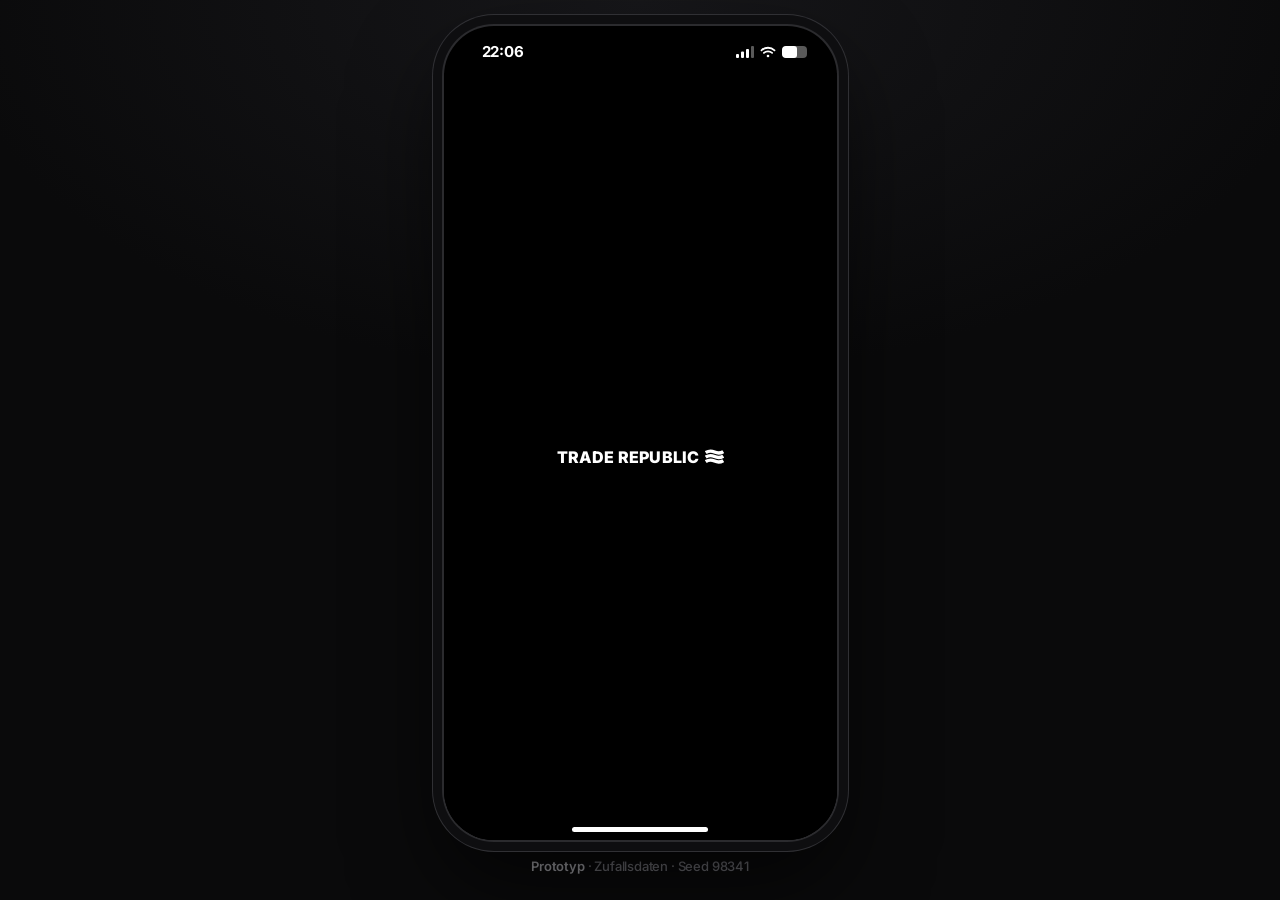
==== commit 1627dc4b: "Natural Max chart from the start, rounder lines, percent/absolute toggle - Chart series no longer be" ====
--- a/index.html
+++ b/index.html
@@ -115,7 +115,10 @@
 .tri { display: inline-block; width: 0; height: 0; margin-right: 5px; border-left: 4.5px solid transparent; border-right: 4.5px solid transparent; vertical-align: 1px; }
 .tri.up { border-bottom: 8px solid currentColor; }
 .tri.down { border-top: 8px solid currentColor; }
-.chg { font-weight: 700; font-size: 16px; white-space: nowrap; font-variant-numeric: tabular-nums; }
+.chg { position: relative; display: inline-block; font-weight: 700; font-size: 16px; white-space: nowrap; font-variant-numeric: tabular-nums; cursor: pointer; }
+/* größere Tippfläche für den Wechsel Prozent ↔ € */
+.chg::after, .hero-delta[data-a]::after { content: ''; position: absolute; inset: -14px -10px -14px -14px; }
+.hero-delta[data-a] { position: relative; cursor: pointer; }
 .chg.up, .green { color: var(--green); }
 .chg.down { color: var(--red); }
 
@@ -1567,7 +1570,7 @@
 
 /**
  * Erzeugt eine Kurve, die exakt beim aktuellen Wert endet.
- * opts.pct: feste Rendite für den Zeitraum, opts.span: Tage, opts.flatHead: flacher Anfang (wie ein frisch bespartes Depot)
+ * opts.pct: feste Rendite für den Zeitraum, opts.span: Tage
  */
 function genSeries(key, tf, endValue, opts) {
   opts = opts || {};
@@ -1582,17 +1585,15 @@
   const walk = [0];
   for (let i = 1; i < n; i++) walk.push(walk[i - 1] + R.normal());
   const lastW = walk[n - 1];
-  const bridge = walk.map((v, i) => v - (lastW * i) / (n - 1));
+  const raw = walk.map((v, i) => v - (lastW * i) / (n - 1));
+  // leicht glätten: der Verlauf bleibt lebendig, zittert aber nicht von Punkt zu Punkt
+  const bridge = raw.map((v, i) => (i === 0 || i === n - 1 ? v : 0.25 * raw[i - 1] + 0.5 * v + 0.25 * raw[i + 1]));
   const maxAbs = Math.max.apply(null, bridge.map(Math.abs)) || 1;
   const amp = R.f(0.3, 0.62) * Math.max(Math.abs(end - start), end * cfg.floor);
   const k = R.f(0.75, 2.1);
-  const head = opts.flatHead ? R.f(0.14, 0.3) : 0;
   const values = bridge.map((b, i) => {
     const t = i / (n - 1);
-    if (t < head) return start + amp * 0.03 * Math.sin(i * 1.7);
-    const u = (t - head) / (1 - head);
-    const fade = Math.min(1, u * 6);
-    return Math.max(end * 0.02, start + (end - start) * Math.pow(u, k) + ((amp * b) / maxAbs) * fade);
+    return Math.max(end * 0.02, start + (end - start) * Math.pow(t, k) + (amp * b) / maxAbs);
   });
   values[n - 1] = end;
   const now = Date.now();
@@ -1608,7 +1609,7 @@
   let pct = null;
   if (tf === 'max') pct = invested > 0 ? (total / invested - 1) * 100 : 0;
   if (tf === 'd') pct = total > 0 ? sum(pos, (p) => p.value * S.market[p.iid].day) / total : 0;
-  return genSeries('pf-' + pfAcc, tf, total, { pct, span: tf === 'max' ? S.pfMaxDays : null, flatHead: tf === 'max' });
+  return genSeries('pf-' + pfAcc, tf, total, { pct, span: tf === 'max' ? S.pfMaxDays : null });
 }
 
 function insSeries(iid, tf) {
@@ -1626,9 +1627,14 @@
   let d = '';
   const n = ys.length;
   const w = CH_W * (xf || 1);
-  for (let i = 0; i < n; i++) d += (i ? 'L' : 'M') + ((i / (n - 1)) * w).toFixed(1) + ' ' + ys[i].toFixed(1);
-  return d;
-}
+  const x = (i) => (i / (n - 1)) * w;
+  // Kurve durch die Mittelpunkte benachbarter Punkte: weiche Bögen statt Zacken
+  d = 'M0 ' + ys[0].toFixed(1);
+  for (let i = 1; i < n - 1; i++) d += 'Q' + x(i).toFixed(1) + ' ' + ys[i].toFixed(1) + ' ' + ((x(i) + x(i + 1)) / 2).toFixed(1) + ' ' + ((ys[i] + ys[i + 1]) / 2).toFixed(1);
+  return d + 'L' + x(n - 1).toFixed(1) + ' ' + ys[n - 1].toFixed(1);
+}
+/** y-Position der geglätteten Linie am Punkt i (für den Cursor beim Scrubben). */
+const lineY = (ys, i) => (i <= 0 || i >= ys.length - 1 ? ys[clamp(i, 0, ys.length - 1)] : 0.125 * ys[i - 1] + 0.75 * ys[i] + 0.125 * ys[i + 1]);
 
 function chartHTML(series, cid) {
   const v = series.values;
@@ -1693,8 +1699,11 @@
 }
 
 const tri = (up) => `<i class="tri ${up ? 'up' : 'down'}"></i>`;
-const deltaHTML = (pct) => tri(pct >= 0) + pct2(pct);
-const chgHTML = (pct) => `<span class="chg ${pct >= 0 ? 'up' : 'down'}">${deltaHTML(pct)}</span>`;
+const fmtChange = (v) => (v !== 0 && Math.abs(v) < 0.1 ? new Intl.NumberFormat('de-DE', { minimumFractionDigits: 2, maximumFractionDigits: 4 }).format(Math.abs(v)) + NBSP + '€' : eurAbs(v));
+/** Veränderung als Prozent oder – wenn umgeschaltet (ui.abs) und ein Betrag bekannt ist – als absoluter Wert in €. */
+const deltaHTML = (pct, abs) => (ui.abs && abs !== undefined && abs !== null ? tri(abs >= 0) + fmtChange(abs) : tri(pct >= 0) + pct2(pct));
+const chgHTML = (pct, abs) => `<span class="chg ${pct >= 0 ? 'up' : 'down'}" data-a="toggleAbs">${deltaHTML(pct, abs)}</span>`;
+const dayAbs = (iid) => S.market[iid].price - S.market[iid].price / (1 + S.market[iid].day / 100);
 
 /** Scrubbing: Finger/Maus auf dem Chart zeigt Wert, Rendite und Datum des Punkts. */
 function bindCharts(root) {
@@ -1710,13 +1719,13 @@
     const cur = el.querySelector('.ch-cursor');
     cur.hidden = false;
     cur.style.left = (i / (c.series.values.length - 1)) * c.xf * 100 + '%';
-    cur.firstElementChild.style.top = (c.ys[i] / CH_H) * 100 + '%';
+    cur.firstElementChild.style.top = (lineY(c.ys, i) / CH_H) * 100 + '%';
     if (!scope) return;
     const amount = scope.querySelector('[data-chart-amount]');
     const delta = scope.querySelector('[data-chart-delta]');
     const date = scope.querySelector('[data-chart-date]');
     if (amount) amount.textContent = eur(c.series.real ? val : 0);
-    if (delta) delta.innerHTML = deltaHTML((val / c.series.base - 1) * 100);
+    if (delta) delta.innerHTML = deltaHTML((val / c.series.base - 1) * 100, c.series.real ? val - c.series.base : 0);
     if (date) date.textContent = chartLabelDate(c.series.dates[i], c.series.tf);
   };
   const reset = (el) => {
@@ -1729,7 +1738,7 @@
     const delta = scope.querySelector('[data-chart-delta]');
     const date = scope.querySelector('[data-chart-date]');
     if (amount) amount.textContent = eur(c.series.real ? v[v.length - 1] : 0);
-    if (delta) delta.innerHTML = deltaHTML(c.series.pct);
+    if (delta) delta.innerHTML = deltaHTML(c.series.pct, c.series.real ? v[v.length - 1] - c.series.base : 0);
     if (date) date.textContent = '';
   };
   root.addEventListener('pointerdown', (e) => {
@@ -1792,6 +1801,7 @@
   cashAcc: 'all',
   tf: 'max',
   sort: 'buy',
+  abs: false, // Veränderungen als absolute €-Werte statt in Prozent
   sheets: [],
 };
 
@@ -1922,7 +1932,7 @@
   return `<button class="row" data-key="pos-${ins.id}" data-a="instrument" data-iid="${ins.id}">
     <span class="row-ic">${insIcon(ins)}</span>
     <span class="row-main"><b>${esc(ins.name)}</b><small>${num(p.value)}</small></span>
-    <span class="row-end">${chgHTML(pct)}</span>
+    <span class="row-end">${chgHTML(pct, ui.sort === 'buy' ? p.value - p.invested : p.value - p.value / (1 + pct / 100))}</span>
   </button>`;
 }
 
@@ -1945,7 +1955,7 @@
   const series = pfSeries(A.id, ui.tf);
   return `<div data-chart-root>
       <div class="hero">${label}
-        <div class="hero-line">${num(total, 'hero-amount', 'data-chart-amount')}<span class="hero-delta" data-chart-delta>${deltaHTML(series.pct)}</span><span class="hero-date" data-chart-date></span></div>
+        <div class="hero-line">${num(total, 'hero-amount', 'data-chart-amount')}<span class="hero-delta" data-chart-delta data-a="toggleAbs">${deltaHTML(series.pct, total - series.base)}</span><span class="hero-date" data-chart-date></span></div>
       </div>
       ${tfHTML(ui.tf, 'tf')}
       ${chartHTML(series, 'pf')}
@@ -2682,7 +2692,7 @@
   return `<button class="row ${slim ? 'slim' : ''}" data-key="ins-${ins.id}" data-a="${action || 'searchPick'}" data-iid="${ins.id}">
     <span class="row-ic">${insIcon(ins)}</span>
     <span class="row-main"><b>${esc(ins.name)}</b>${slim ? '' : `<small>${eur(S.market[ins.id].price)}</small>`}</span>
-    <span class="row-end">${chgHTML(S.market[ins.id].day)}</span>
+    <span class="row-end">${chgHTML(S.market[ins.id].day, dayAbs(ins.id))}</span>
   </button>`;
 }
 
@@ -2711,7 +2721,7 @@
       return `${shTitle(p.title || 'Suche')}
         <div class="sec"><div class="sec-link"><h2>Top movers</h2>${ICON.chevRight}</div></div>
         <div class="cards movers" data-scroll="movers">${movers
-          .map((i) => `<button class="card" data-a="searchPick" data-iid="${i.id}">${insIcon(i)}<span class="card-v">${esc(i.name)}</span>${chgHTML(S.market[i.id].day)}</button>`)
+          .map((i) => `<button class="card" data-a="searchPick" data-iid="${i.id}">${insIcon(i)}<span class="card-v">${esc(i.name)}</span>${chgHTML(S.market[i.id].day, dayAbs(i.id))}</button>`)
           .join('')}</div>
         ${secHTML('Beliebt')}
         <div class="chips wrap">${popular.map((i) => `<button class="chip ins" data-a="searchPick" data-iid="${i.id}">${insIcon(i)}${esc(i.name)}</button>`).join('')}</div>
@@ -2751,14 +2761,14 @@
       <div data-chart-root>
         <div class="ins-head">${insIcon(ins, 'md')}<button class="ins-add ${wl ? 'on' : ''}" data-a="toggleWatch" data-iid="${ins.id}" aria-label="Watchlist">${wl ? ICON.check : ICON.plus}</button></div>
         <div class="hero-label ins-name"><span>${esc(ins.name)}</span></div>
-        <div class="hero-line pad"><span class="hero-amount" data-chart-amount>${eur(m.price)}</span><span class="hero-delta acc" data-chart-delta>${deltaHTML(series.pct)}</span><span class="hero-date" data-chart-date></span></div>
+        <div class="hero-line pad"><span class="hero-amount" data-chart-amount>${eur(m.price)}</span><span class="hero-delta acc" data-chart-delta data-a="toggleAbs">${deltaHTML(series.pct, m.price - series.base)}</span><span class="hero-date" data-chart-date></span></div>
         ${tfHTML(p.tf, 'insTf')}
         <div class="closed ${ms.open ? 'hide' : ''}">${ICON.moon}<span>Handelsplatz ist geschlossen</span></div>
         ${chartHTML(series, 'ins' + sheet.key)}
       </div>
       <div class="cards" data-scroll="inscards">
         <button class="card" data-a="trade" data-side="buy" data-iid="${ins.id}"><span class="card-l">Position</span>${pos ? `<span class="card-v">${num(pos.value)}</span>` : `<i class="card-plus">${ICON.plus}</i>`}</button>
-        <div class="card"><span class="card-l">${pos ? 'Performance' : '1 Jahr'}</span><span class="card-v">${chgHTML(perf)}</span></div>
+        <button class="card" data-a="toggleAbs"><span class="card-l">${pos ? 'Performance' : '1 Jahr'}</span><span class="card-v">${chgHTML(perf, pos ? pos.value - pos.invested : m.price - m.price / (1 + perf / 100))}</span></button>
         <button class="card" data-a="toast" data-msg="Preisalarme: in der Demo nicht verfügbar"><span class="card-l">Aktivität</span><i class="card-bell">${ICON.g_bell}</i></button>
         <button class="card" data-a="insPlan" data-iid="${ins.id}"><span class="card-l">Sparplan</span>${plan ? `<span class="card-v">${eurCompact(plan.amount)}</span>` : `<i class="card-plus">${ICON.plus}</i>`}</button>
       </div>
@@ -2783,7 +2793,7 @@
            ${f.events.map((e) => `<div class="row"><span class="row-ic ev"><i class="ev-date"><b>${String(new Date(e.date).getDate()).padStart(2, '0')}</b>${MON_SHORT[new Date(e.date).getMonth()].replace('.', '')}</i></span><span class="row-main"><b>${e.title}</b><small>${inDaysLabel(e.date, now)} · ${e.sub}</small></span></div>`).join('')}`
         : ''}
       ${secHTML('User besitzen auch')}
-      <div class="cards movers" data-scroll="peers${sheet.key}">${f.peers.map((id) => `<button class="card" data-a="instrument" data-iid="${id}">${insIcon(INSTR[id])}<span class="card-v">${esc(INSTR[id].name)}</span>${chgHTML(S.market[id].day)}</button>`).join('')}</div>
+      <div class="cards movers" data-scroll="peers${sheet.key}">${f.peers.map((id) => `<button class="card" data-a="instrument" data-iid="${id}">${insIcon(INSTR[id])}<span class="card-v">${esc(INSTR[id].name)}</span>${chgHTML(S.market[id].day, dayAbs(id))}</button>`).join('')}</div>
       <p class="legal">Kurse, Kennzahlen, Nachrichten und Termine sind zufällig erzeugt und dienen nur der Demonstration.</p>
     </div>`;
   },
@@ -3279,7 +3289,23 @@
   if (el && el.animate && !reduceMotion()) el.animate([{ transform: 'scale(1.05)' }, { transform: 'scale(1)' }], { duration: 220, easing: 'cubic-bezier(.2,.8,.2,1)' });
 }
 
+const LS_ABS = 'cash-unterkonten-abs';
+
 const ACTIONS = {
+  /** Tippen auf eine Veränderung schaltet überall zwischen Prozent und absoluten €-Werten um. */
+  toggleAbs() {
+    ui.abs = !ui.abs;
+    try {
+      localStorage.setItem(LS_ABS, ui.abs ? '1' : '0');
+    } catch (e) {
+      /* ignore */
+    }
+    render();
+    if (reduceMotion()) return;
+    document.querySelectorAll('#app [data-a="toggleAbs"]:not(.card)').forEach((el) => {
+      if (el.animate && !el.closest('.view-ghost')) el.animate([{ opacity: 0, transform: 'translateY(6px)' }, { opacity: 1, transform: 'none' }], { duration: 340, easing: EASE });
+    });
+  },
   tab(d) {
     if (ui.tab === d.tab) {
       $view.scrollTo({ top: 0, behavior: reduceMotion() ? 'auto' : 'smooth' });
@@ -3785,6 +3811,11 @@
   $sheets = document.getElementById('sheets');
   $toast = document.getElementById('toast');
   loadState();
+  try {
+    ui.abs = localStorage.getItem(LS_ABS) === '1';
+  } catch (e) {
+    /* ignore */
+  }
   mountLogoSprite();
   mountMain();
   bindEvents();
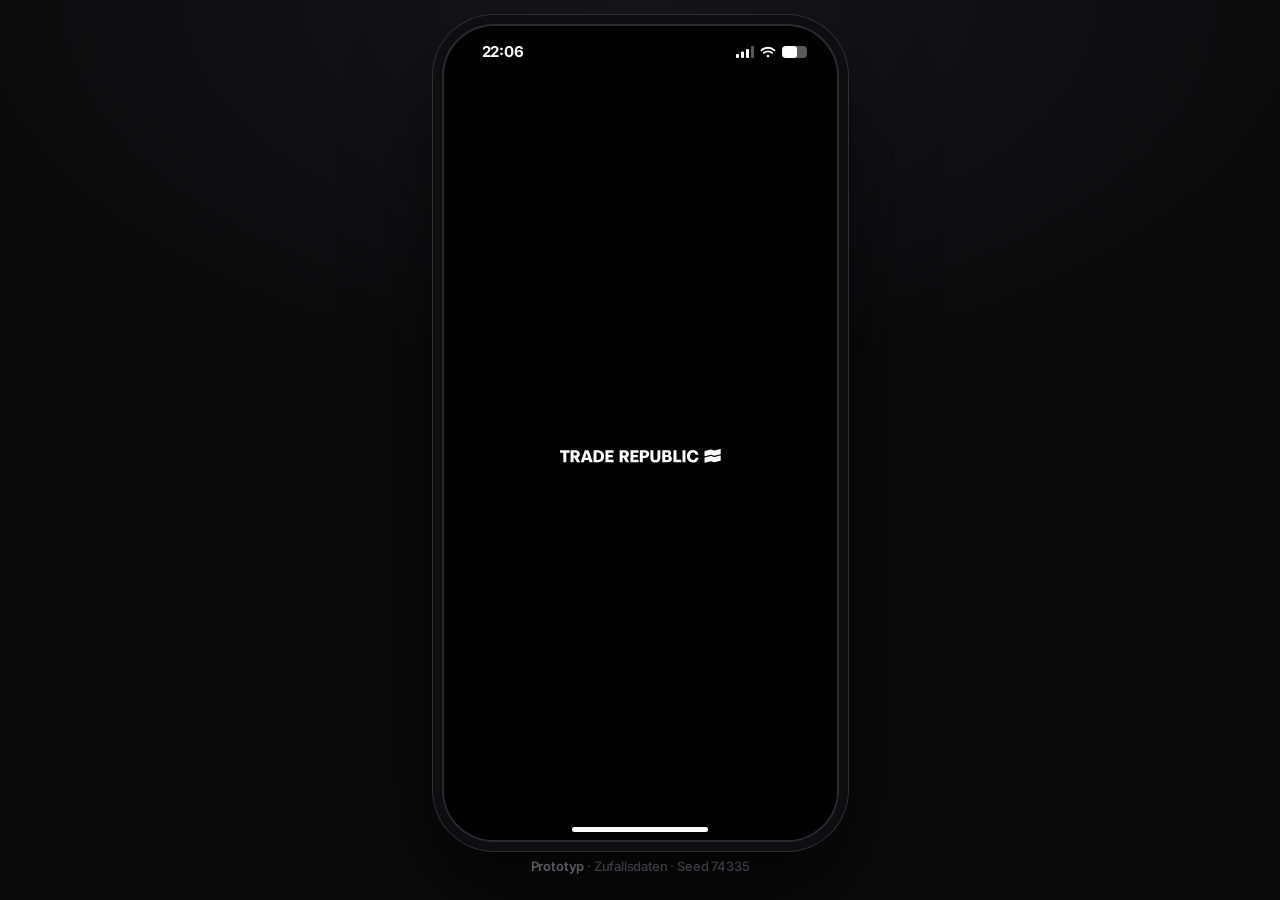
==== commit 758e6b02: "Original wordmark on splash and card; hidden demo menu with depot value range - Splash screen and ca" ====
--- a/index.html
+++ b/index.html
@@ -70,12 +70,10 @@
 
 #splash { position: absolute; inset: 0; z-index: 80; display: grid; place-items: center; background: #000; transition: opacity .55s ease, visibility 0s linear .55s; }
 #splash.out { opacity: 0; visibility: hidden; }
-#splash .tr-logo { animation: splashIn .7s cubic-bezier(.2, .8, .2, 1) both; transition: transform .6s cubic-bezier(.32, .72, 0, 1); }
-#splash.out .tr-logo { transform: scale(1.06); }
+#splash .tr-wordmark { animation: splashIn .7s cubic-bezier(.2, .8, .2, 1) both; transition: transform .6s cubic-bezier(.32, .72, 0, 1); }
+#splash.out .tr-wordmark { transform: scale(1.06); }
 @keyframes splashIn { from { opacity: 0; transform: scale(.96); } to { opacity: 1; transform: none; } }
-.tr-logo { display: inline-flex; align-items: center; gap: 6px; color: #fff; font-size: 16px; line-height: 1; white-space: nowrap; }
-.tr-logo b { font-weight: 850; letter-spacing: .012em; }
-.tr-mark { width: 19px; height: 15px; }
+.tr-wordmark { display: block; width: 41%; max-width: 230px; height: auto; aspect-ratio: 211 / 19; color: #fff; }
 #main, #sheets { opacity: 0; }
 #app.ready #main, #app.ready #sheets { opacity: 1; }
 #app.ready #main { animation: appIn .7s cubic-bezier(.32, .72, 0, 1); }
@@ -299,6 +297,8 @@
 .sh-title { padding: 0 var(--pad); font-size: 22.500px; line-height: 28px; letter-spacing: -.02em; }
 .sh-sub { padding: 0 var(--pad); margin-top: 5px; color: var(--muted); font-size: 16px; font-weight: 600; line-height: 1.5; }
 .gap { height: 26px; }
+.gap.small { height: 16px; }
+[data-secret] { -webkit-touch-callout: none; cursor: default; }
 .para { padding: 18px var(--pad) 0; color: #b4b4ba; font-size: 16px; font-weight: 500; line-height: 1.55; }
 .para b { color: #fff; }
 .kv { display: flex; align-items: center; justify-content: space-between; gap: 16px; min-height: 42px; padding: 0 var(--pad); }
@@ -386,7 +386,7 @@
   box-shadow: inset 0 0 0 1px rgba(255, 255, 255, .28), inset 0 -2px 3px rgba(0, 0, 0, .12); transition: filter .45s ease, opacity .45s ease, transform .45s cubic-bezier(.2, .8, .2, 1); }
 .plastic:active { transform: scale(.985); }
 .plastic.locked { filter: grayscale(1) brightness(.5); }
-.plastic .tr-logo.on-card { position: absolute; left: 9.400%; top: 12.500%; font-size: 15.500px; }
+.plastic .tr-wordmark.on-card { position: absolute; left: 9.400%; top: 14.500%; width: 46.500%; max-width: none; }
 .plastic .pl-chip { position: absolute; left: 9.600%; top: 33.500%; width: 12.400%; aspect-ratio: 1.400; border-radius: 5px; background: linear-gradient(90deg, transparent 31%, rgba(90, 90, 90, .55) 31% 33.500%, transparent 33.500% 66%, rgba(90, 90, 90, .55) 66% 68.500%, transparent 68.500%), linear-gradient(0deg, transparent 31%, rgba(90, 90, 90, .45) 31% 34%, transparent 34% 66%, rgba(90, 90, 90, .45) 66% 69%, transparent 69%), linear-gradient(135deg, #f1f1f1, #c9c9c9); box-shadow: inset 0 0 0 1px rgba(110, 110, 110, .55); }
 .plastic .pl-link { position: absolute; left: 9.200%; bottom: 12%; display: flex; align-items: center; gap: 9px; font-size: 16.500px; font-weight: 700; }
 .plastic .pl-link svg { width: 10px; height: 10px; stroke-width: 3.600; }
@@ -508,6 +508,8 @@
 <link rel="apple-touch-icon" href="icons/apple-touch-icon.png">
 </head>
 <body>
+<!-- Wortmarke von Trade Republic (Marke der Trade Republic Bank GmbH), nur für den privaten Konzept-Prototyp -->
+<svg aria-hidden="true" style="position:absolute;width:0;height:0;overflow:hidden"><symbol id="tr-logo" viewBox="0 0 211 19"><path fill="currentColor" fill-rule="evenodd" clip-rule="evenodd" d="M210.521 9.082v5.707h-.002l-.006.01a.562.562 0 0 1-.412.552l-7.823 2.01a1.179 1.179 0 0 1-.706-.03l-3.412-1.21a1.18 1.18 0 0 0-.706-.03l-7.515 1.944c-.283.072-.569-.117-.639-.421a.713.713 0 0 1-.014-.132v-5.707c0-.265.171-.493.412-.553l7.764-2.01c.232-.06.476-.052.706.03l3.418 1.204c.23.079.474.09.706.03l7.577-1.947c.283-.072.571.114.638.42a.638.638 0 0 1 .014.133Zm-.005-8.514v5.717a.562.562 0 0 1-.412.552l-7.817 2.008a1.179 1.179 0 0 1-.706-.03l-3.419-1.202a1.18 1.18 0 0 0-.706-.03l-7.514 1.944c-.283.072-.569-.117-.639-.42a.714.714 0 0 1-.014-.133V3.258c0-.264.171-.493.412-.55l7.764-2.01c.232-.06.476-.051.706.03l3.418 1.205c.23.078.474.09.706.03l7.568-1.948c.283-.072.572.115.639.421a.714.714 0 0 1 .014.132ZM170.004 16.64c1.195.705 2.589 1.057 4.181 1.057 1.357 0 2.56-.264 3.608-.793 1.049-.528 1.886-1.261 2.509-2.2.624-.946.99-2.028 1.1-3.246h-3.895a3.645 3.645 0 0 1-.583 1.54c-.3.433-.689.767-1.166 1.002-.469.234-1.001.352-1.595.352-.807 0-1.504-.198-2.091-.594-.579-.404-1.023-.968-1.331-1.695-.308-.733-.462-1.588-.462-2.563 0-.895.154-1.713.462-2.454.315-.74.763-1.328 1.342-1.76.587-.433 1.276-.65 2.069-.65.594 0 1.118.114 1.573.341.462.228.836.55 1.122.969.294.418.503.917.627 1.496h3.884c-.176-1.232-.586-2.31-1.232-3.235a6.5 6.5 0 0 0-2.52-2.145c-1.026-.514-2.196-.77-3.509-.77-1.578 0-2.957.352-4.137 1.056a7.1 7.1 0 0 0-2.729 2.927c-.638 1.24-.957 2.648-.957 4.225 0 1.57.322 2.978.968 4.225a7.142 7.142 0 0 0 2.762 2.915ZM13.782 1.56v15.867H17.7v-5.953h1.232l3.191 5.953h4.357l-3.564-6.349a4.37 4.37 0 0 0 1.639-.99 4.328 4.328 0 0 0 1.023-1.573 5.491 5.491 0 0 0 .352-1.992c0-1.005-.212-1.878-.638-2.619-.425-.748-1.045-1.324-1.86-1.727-.806-.41-1.767-.616-2.882-.616h-6.767Zm7.614 6.537c-.418.322-.931.484-1.54.484h-2.157V4.608h2.102c.403 0 .77.066 1.1.198.33.124.598.333.803.627.213.293.32.682.32 1.166 0 .668-.21 1.166-.628 1.497ZM59.55 1.56v15.866h10.585V14.18h-6.712v-3.367h5.766V7.942h-5.766V4.806h6.712V1.56H59.55ZM27.022 17.426l5.48-15.866h4.83l5.48 15.866h-4.193l-.935-3.092H32.15l-.936 3.092h-4.192Zm5.975-5.997h3.85l-1.254-4.07a69.17 69.17 0 0 1-.627-2.256h-.088c-.22.814-.433 1.566-.638 2.255l-1.243 4.071Zm10.956-9.87v15.867h5.59c1.715 0 3.182-.334 4.4-1.001 1.218-.668 2.138-1.596 2.762-2.784.623-1.188.935-2.564.935-4.126 0-1.562-.312-2.941-.935-4.137-.624-1.203-1.544-2.138-2.762-2.806-1.218-.675-2.684-1.012-4.4-1.012h-5.59Zm7.8 12.148c-.63.389-1.378.583-2.244.583h-1.738V4.696h1.727c.866 0 1.614.201 2.245.605.638.396 1.126.957 1.463 1.683.345.726.517 1.57.517 2.53 0 .955-.169 1.794-.506 2.52a3.832 3.832 0 0 1-1.463 1.673Zm26.328 3.725V1.566h6.766c1.115 0 2.076.205 2.883.616.814.403 1.434.98 1.86 1.727.425.741.638 1.614.638 2.619 0 .719-.118 1.383-.352 1.991a4.328 4.328 0 0 1-1.024 1.574c-.454.44-1 .77-1.64.99l3.566 6.349H86.42l-3.191-5.953h-1.232v5.953H78.08Zm6.073-8.846c.609 0 1.122-.162 1.54-.485.419-.33.628-.829.628-1.496 0-.484-.107-.873-.32-1.166a1.69 1.69 0 0 0-.803-.627 2.938 2.938 0 0 0-1.1-.199h-2.101v3.972h2.156Zm8.152-7.02v15.866h10.585v-3.246h-6.712v-3.367h5.766V7.947h-5.766V4.812h6.712V1.566H92.306Zm12.228 15.866V1.566h6.481c1.232 0 2.281.209 3.147.627.873.41 1.533.997 1.98 1.76.455.756.682 1.65.682 2.685 0 1.027-.227 1.925-.682 2.696-.447.77-1.107 1.368-1.98 1.793-.873.418-1.922.627-3.147.627h-2.597v5.678h-3.884Zm6.118-8.692c.484 0 .898-.077 1.243-.232a1.82 1.82 0 0 0 .814-.704c.198-.315.297-.704.297-1.166 0-.47-.095-.855-.286-1.155a1.634 1.634 0 0 0-.814-.671c-.352-.147-.77-.22-1.254-.22h-2.234V8.74h2.234Zm10.679 8.197c.982.498 2.189.748 3.619.748 1.438 0 2.645-.25 3.62-.748.976-.5 1.706-1.207 2.19-2.124.491-.917.737-2.002.737-3.257v-9.99h-3.917v9.737c0 1.05-.216 1.83-.649 2.344-.433.506-1.093.759-1.981.759-.902 0-1.569-.253-2.002-.76-.433-.513-.649-1.294-.649-2.343V1.566h-3.917v9.99c0 1.247.246 2.333.737 3.257.491.917 1.229 1.625 2.212 2.124Zm12.629.49V1.56h7.195c.932 0 1.743.18 2.432.54.697.351 1.229.835 1.595 1.452a3.88 3.88 0 0 1 .562 2.057c0 .499-.085.961-.253 1.387a3.388 3.388 0 0 1-.727 1.11 3.541 3.541 0 0 1-1.1.76v.022a4.081 4.081 0 0 1 1.529.88c.426.382.749.833.969 1.354.22.513.33 1.074.33 1.683 0 .866-.198 1.65-.594 2.355a4.29 4.29 0 0 1-1.673 1.661c-.726.403-1.577.605-2.552.605h-7.713Zm6.436-2.95c.433 0 .811-.077 1.134-.23.33-.155.583-.382.759-.683.183-.308.275-.678.275-1.111 0-.41-.092-.76-.275-1.045a1.652 1.652 0 0 0-.759-.65c-.323-.154-.701-.23-1.134-.23h-2.563v3.95h2.563Zm-.341-6.502c.404 0 .752-.07 1.045-.21.294-.139.518-.34.672-.604.161-.265.242-.584.242-.958s-.085-.69-.253-.946a1.433 1.433 0 0 0-.694-.583 2.44 2.44 0 0 0-1.012-.198h-2.222v3.499h2.222Zm8.594-6.41v15.867h10.123v-3.29h-6.206V1.566h-3.917Zm11.832 15.878V1.577h3.917v15.866h-3.917ZM4.302 17.426V4.828H0V1.56h12.488v3.268H8.186v12.598H4.302Z"/></symbol></svg>
 <div id="stage">
   <div id="phone">
     <div id="statusbar" aria-hidden="true">
@@ -522,7 +524,7 @@
       <div id="main"></div>
       <div id="sheets"></div>
       <div id="toast" role="status" aria-live="polite"></div>
-      <div id="splash" aria-hidden="true"><span class="tr-logo"><b>TRADE REPUBLIC</b><svg class="tr-mark" viewBox="0 0 30 24" fill="none" stroke="currentColor" stroke-width="5.400" stroke-linecap="butt"><path d="M1 5.800C6 2.600 10 2.600 15 4.900s9 2.500 14-.700"/><path d="M1 13C6 9.800 10 9.800 15 12.100s9 2.500 14-.700"/><path d="M1 20.200C6 17 10 17 15 19.300s9 2.500 14-.700"/></svg></span></div>
+      <div id="splash" aria-hidden="true"><svg class="tr-wordmark" viewBox="0 0 211 19" role="img" aria-label="Trade Republic"><use href="#tr-logo"/></svg></div>
     </div>
     <div id="homebar" aria-hidden="true"></div>
   </div>
@@ -785,8 +787,7 @@
 
 /* ---------- Wortmarke ---------- */
 
-const TR_MARK = '<svg class="tr-mark" viewBox="0 0 30 24" fill="none" stroke="currentColor" stroke-width="5.400" stroke-linecap="butt" aria-hidden="true"><path d="M1 5.800C6 2.600 10 2.600 15 4.900s9 2.500 14-.700"/><path d="M1 13C6 9.800 10 9.800 15 12.100s9 2.500 14-.700"/><path d="M1 20.200C6 17 10 17 15 19.300s9 2.500 14-.700"/></svg>';
-const trLogoHTML = (cls) => `<span class="tr-logo ${cls || ''}"><b>TRADE REPUBLIC</b>${TR_MARK}</span>`;
+const trLogoHTML = (cls) => `<svg class="tr-wordmark ${cls || ''}" viewBox="0 0 211 19" role="img" aria-label="Trade Republic"><use href="#tr-logo"/></svg>`;
 
 /* ---------- Akzentfarbe je Wertpapier (aus der Markenfarbe) ---------- */
 
@@ -1376,6 +1377,7 @@
     return;
   }
   S = generate(wanted === null ? randomSeed() : wanted);
+  if (savedDepotRange()) applyDepotRange(savedDepotRange());
   save();
 }
 
@@ -1383,6 +1385,7 @@
 
 function reroll(opts) {
   S = generate(randomSeed(), opts);
+  if (savedDepotRange()) applyDepotRange(savedDepotRange());
   save();
 }
 
@@ -1441,7 +1444,7 @@
 }
 
 const positionsOf = (pfAcc) => S.positions.filter((p) => INSTR[p.iid].acct === pfAcc);
-const pfValue = (pfAcc) => sum(pfAcc ? positionsOf(pfAcc) : S.positions, (p) => p.value);
+const pfValue = (pfAcc) => round2(sum(pfAcc ? positionsOf(pfAcc) : S.positions, (p) => p.value));
 const position = (iid) => S.positions.find((p) => p.iid === iid);
 const posPerf = (p) => (p.invested > 0 ? (p.value / p.invested - 1) * 100 : 0);
 
@@ -1552,6 +1555,104 @@
   }
   save();
   return { merchant: m[0], amount, from, rounded, target };
+}
+
+/* ---------- Depotwert-Bereich (verstecktes Demo-Menü) ----------
+ * Legt fest, in welchem Betragsbereich der Wert des Brokerage-Depots liegt. Die Positionen werden passend
+ * neu zusammengestellt (mehr Titel bei größeren Depots), der Sparplan wird mitskaliert.
+ * Die Wahl wird getrennt gespeichert und gilt auch nach „Neue Zufallsdaten“. */
+
+const LS_DEPOT = 'cash-unterkonten-depot';
+const DEPOT_RANGES = [
+  [100, 1000],
+  [1000, 10000],
+  [10000, 50000],
+  [50000, 250000],
+  [250000, 1000000],
+  [1000000, 10000000],
+];
+
+function eurShort(v) {
+  if (v >= 1e6) return nf01.format(v / 1e6).replace(/,0$/, '') + NBSP + 'Mio.' + NBSP + '€';
+  return eur0(v);
+}
+const rangeLabel = (r) => (r.min === r.max ? eurShort(r.min) : eurShort(r.min) + ' – ' + eurShort(r.max));
+
+function savedDepotRange() {
+  try {
+    const r = JSON.parse(localStorage.getItem(LS_DEPOT) || 'null');
+    return r && r.min > 0 && r.max >= r.min ? r : null;
+  } catch (e) {
+    return null;
+  }
+}
+
+/** Nächster „runder“ Sparplanbetrag passend zur Depotgröße. */
+function planAmountFor(total) {
+  const steps = [25, 50, 75, 100, 150, 200, 250, 300, 500, 750, 1000, 1500, 2000, 2500, 5000];
+  const want = clamp(total * 0.008, 25, 5000);
+  return steps.reduce((best, s) => (Math.abs(s - want) < Math.abs(best - want) ? s : best), steps[0]);
+}
+
+function setPlanAmount(amount) {
+  const plan = S.plans[0];
+  if (!plan) return;
+  plan.amount = amount;
+  S.tx.forEach((t) => {
+    if (t.kind === 'savingsplan' && t.iid === plan.iid) t.amount = -amount;
+  });
+}
+
+/** Stellt das Brokerage-Depot auf einen Wert im Bereich r = { min, max, salt } zusammen; ohne r: Standardwerte des Seeds. */
+function applyDepotRange(r) {
+  const keep = S.positions.filter((p) => INSTR[p.iid].acct !== 'brokerage');
+  S.depotRange = r || null;
+  if (!r) {
+    const fresh = generate(S.seed);
+    S.positions = keep.concat(fresh.positions.filter((p) => INSTR[p.iid].acct === 'brokerage'));
+    setPlanAmount(fresh.plans[0].amount);
+    return;
+  }
+  const R = makeRand(hashStr(S.seed + '|depot|' + r.min + '|' + r.max + '|' + (r.salt || 0)));
+  const lo = Math.max(1, r.min);
+  const hi = Math.max(lo, r.max);
+  const total = round2(Math.exp(Math.log(lo) + R.raw() * (Math.log(hi) - Math.log(lo))));
+  const n = total < 1500 ? R.i(2, 3) : total < 15000 ? R.i(3, 5) : total < 150000 ? R.i(5, 8) : R.i(7, 11);
+
+  const planEtf = S.plans[0] && INSTR[S.plans[0].iid].type === 'etf' ? INSTR[S.plans[0].iid] : null;
+  const etfs = R.shuffle(INSTRUMENTS.filter((i) => i.type === 'etf' && (!planEtf || i.id !== planEtf.id)));
+  const stocks = R.shuffle(INSTRUMENTS.filter((i) => i.type === 'stock'));
+  const picks = [planEtf || etfs.shift()];
+  const extraEtfs = n >= 6 ? R.i(1, 2) : n >= 4 ? R.i(0, 1) : 0;
+  for (let i = 0; i < extraEtfs; i++) picks.push(etfs[i]);
+  while (picks.length < n) picks.push(stocks.shift());
+
+  // Haupt-ETF trägt 35–60 %, der Rest verteilt sich ungleich auf die übrigen Titel
+  const mainShare = n === 1 ? 1 : R.f(0.35, 0.6);
+  const rest = picks.slice(1).map((ins) => (ins.type === 'etf' ? R.f(0.7, 1.4) : Math.pow(R.f(0.15, 1), 1.5)));
+  const restSum = sum(rest) || 1;
+  const shares = [mainShare].concat(rest.map((w) => ((1 - mainShare) * w) / restSum));
+
+  let used = 0;
+  const positions = picks.map((ins, i) => {
+    const value = i === picks.length - 1 ? round2(total - used) : round2(total * shares[i]);
+    used = round2(used + value);
+    const perf = ins.type === 'etf' ? R.f(-2, 28) : R.f(-25, 60);
+    return { iid: ins.id, value, invested: round2(value / (1 + perf / 100)) };
+  });
+  S.positions = keep.concat(positions);
+  setPlanAmount(planAmountFor(total));
+}
+
+function setDepotRange(r) {
+  try {
+    if (r) localStorage.setItem(LS_DEPOT, JSON.stringify(r));
+    else localStorage.removeItem(LS_DEPOT);
+  } catch (e) {
+    /* ignore */
+  }
+  applyDepotRange(r);
+  save();
 }
 
 
@@ -2074,7 +2175,7 @@
 
 function viewProfile() {
   const na = 'data-msg="In der Demo nicht verfügbar"';
-  return `<div class="hero">
+  return `<div class="hero" data-secret data-a="secretTap">
       <div class="hero-label"><span>Persönlich</span></div>
       <div class="hero-line"><span class="hero-amount">${esc(userName())}</span></div>
     </div>
@@ -2088,10 +2189,6 @@
     ${serviceRow('g_doc', 'Steuern', 'Steuer ID, Freistellungsauftrag, Verrechnung', 'toast', na)}
     ${serviceRow('g_doc', 'Kontoauszüge', 'Cash, Portfolio, Steuern und mehr', 'sheet', 'data-sheet="konto"')}
     ${serviceRow('g_gear', 'Einstellungen', 'Konto, Sicherheit und mehr', 'toast', na)}
-    <div class="sec"><h2>Demo</h2><span class="sec-btn">Seed ${S.seed}</span></div>
-    ${serviceRow('g_dice', 'Neue Zufallsdaten', 'Namen, Beträge und Depot neu würfeln', 'reroll')}
-    ${serviceRow('g_reset', 'Ohne Unterkonten starten', 'Zeigt den Einstieg ins neue Feature', 'rerollEmpty')}
-    ${serviceRow('g_card', 'Kartenzahlung simulieren', 'Bucht vom verknüpften Konto ab', 'simulatePay')}
     <p class="legal">Prototyp zur Präsentation des Konzepts „Unterkonten“. Alle Namen, Beträge und Kurse sind zufällig erzeugt – kein echtes Konto, keine echten Daten.</p>`;
 }
 
@@ -2945,6 +3042,52 @@
   },
 };
 
+/* ---------- Verstecktes Demo-Menü (langes Drücken bzw. 5× Tippen auf den Namen im Profil) ---------- */
+
+SHEETS.demo = {
+  html() {
+    const cur = S.depotRange;
+    const isCur = (r) => !!cur && cur.min === r[0] && cur.max === r[1];
+    const radio = (on) => `<span class="row-end"><i class="radio ${on ? 'on' : ''}">${on ? ICON.check : ''}</i></span>`;
+    const custom = cur && !DEPOT_RANGES.some(isCur);
+    return `${shTitle('Demo-Einstellungen', 'Nur für die Präsentation – nicht Teil des Konzepts.')}
+      <div class="sec"><h2>Depotwert</h2><span class="sec-btn">${num(pfValue('brokerage'))}</span></div>
+      <button class="row slim" data-key="dr-std" data-a="depotRange" data-i="-1"><span class="row-main"><b>Zufällig</b><small>Standardwerte der Zufallsdaten</small></span>${radio(!cur)}</button>
+      ${DEPOT_RANGES.map((r, i) => `<button class="row slim" data-key="dr-${i}" data-a="depotRange" data-i="${i}"><span class="row-main"><b>${rangeLabel({ min: r[0], max: r[1] })}</b></span>${radio(isCur(r))}</button>`).join('')}
+      <button class="row slim" data-key="dr-custom" data-a="sheet" data-sheet="depotCustom"><span class="row-main"><b>Eigener Bereich</b><small>${custom ? rangeLabel(cur) : 'Von – bis frei festlegen'}</small></span>${radio(custom)}</button>
+      ${cur ? `<div class="btn-line"><button class="chip" data-a="depotReroll">${ICON.g_dice} Neuer Wert im Bereich</button></div>` : ''}
+      <div class="sec"><h2>Daten</h2><span class="sec-btn">Seed ${S.seed}</span></div>
+      ${navRow('g_dice', 'Neue Zufallsdaten', 'Namen, Beträge und Umsätze neu würfeln', 'reroll')}
+      ${navRow('g_reset', 'Ohne Unterkonten starten', 'Zeigt den Einstieg ins neue Feature', 'rerollEmpty')}
+      ${navRow('g_card', 'Kartenzahlung simulieren', 'Bucht vom verknüpften Konto ab', 'simulatePay')}
+      <p class="legal">Der Depotwert-Bereich bleibt gespeichert und gilt auch für neue Zufallsdaten.</p>`;
+  },
+};
+
+SHEETS.depotCustom = {
+  html(p) {
+    return `${shTitle('Eigener Bereich', 'Der Depotwert wird zufällig in diesem Bereich gewählt. Gleiche Werte ergeben einen festen Betrag.')}
+      <div class="gap"></div>
+      <label class="field"><span>Von (€)</span><input data-f="min" inputmode="decimal" placeholder="z. B. 20000" autocomplete="off" enterkeyhint="next"></label>
+      <div class="gap small"></div>
+      <label class="field"><span>Bis (€)</span><input data-f="max" inputmode="decimal" placeholder="z. B. 80000" autocomplete="off" enterkeyhint="done"></label>`;
+  },
+  bottom(p) {
+    const r = customRange(p);
+    return `${r.error ? `<p class="amt-hint bad">${r.error}</p>` : ''}<button class="cta" data-a="depotCustomSave" ${r.ok ? '' : 'disabled'}>Übernehmen</button>`;
+  },
+};
+
+function customRange(p) {
+  const parse = (v) => (v ? parseFloat(String(v).replace(/\./g, '').replace(',', '.')) : NaN);
+  const min = parse(p.min);
+  const max = p.max ? parse(p.max) : min;
+  if (!(min > 0)) return { ok: false, error: p.min ? 'Bitte einen Betrag größer 0 eingeben.' : '' };
+  if (!(max >= min)) return { ok: false, error: '„Bis“ muss mindestens so groß sein wie „Von“.' };
+  if (max > 1e8) return { ok: false, error: 'Höchstens 100 Mio. €.' };
+  return { ok: true, min: round2(min), max: round2(max) };
+}
+
 
 /* ---------- Rendering ---------- */
 
@@ -3291,7 +3434,48 @@
 
 const LS_ABS = 'cash-unterkonten-abs';
 
+let secretTaps = [];
+function openDemoMenu() {
+  if (ui.sheets.some((s) => s.type === 'demo')) return;
+  try {
+    if (navigator.vibrate) navigator.vibrate(12);
+  } catch (e) {
+    /* ignore */
+  }
+  openSheet('demo');
+}
+
 const ACTIONS = {
+  /** Verstecktes Demo-Menü: 5× schnell auf den Namen im Profil tippen (oder lange drücken). */
+  secretTap() {
+    const now = Date.now();
+    secretTaps = secretTaps.filter((t) => now - t < 2500).concat(now);
+    if (secretTaps.length >= 5) {
+      secretTaps = [];
+      openDemoMenu();
+    }
+  },
+  depotRange(d) {
+    const i = +d.i;
+    const r = i < 0 ? null : { min: DEPOT_RANGES[i][0], max: DEPOT_RANGES[i][1], salt: 0 };
+    setDepotRange(r);
+    render();
+    toast('Depotwert: ' + eur(pfValue('brokerage')));
+  },
+  depotReroll() {
+    const cur = S.depotRange;
+    if (!cur) return;
+    setDepotRange({ min: cur.min, max: cur.max, salt: (cur.salt || 0) + 1 });
+    render();
+    toast('Depotwert: ' + eur(pfValue('brokerage')));
+  },
+  depotCustomSave(d, sheet) {
+    const r = customRange(sheet.p);
+    if (!r.ok) return;
+    setDepotRange({ min: r.min, max: r.max, salt: 0 });
+    closeSheet(sheet);
+    toast('Depotwert: ' + eur(pfValue('brokerage')));
+  },
   /** Tippen auf eine Veränderung schaltet überall zwischen Prozent und absoluten €-Werten um. */
   toggleAbs() {
     ui.abs = !ui.abs;
@@ -3703,6 +3887,35 @@
   });
   app.addEventListener('animationend', (e) => {
     if (e.animationName === 'mIn') e.target.classList.remove('m-in');
+  });
+
+  /* Verstecktes Demo-Menü: langes Drücken auf den Namen im Profil */
+  let press = null;
+  const cancelPress = () => {
+    if (press) clearTimeout(press.timer);
+    press = null;
+  };
+  app.addEventListener('pointerdown', (e) => {
+    const el = e.target.closest('[data-secret]');
+    if (!el) return;
+    cancelPress();
+    press = {
+      x: e.clientX,
+      y: e.clientY,
+      timer: setTimeout(() => {
+        press = null;
+        secretTaps = [];
+        suppressClickUntil = Date.now() + 450;
+        openDemoMenu();
+      }, 650),
+    };
+  });
+  app.addEventListener('pointermove', (e) => {
+    if (press && Math.hypot(e.clientX - press.x, e.clientY - press.y) > 10) cancelPress();
+  });
+  ['pointerup', 'pointercancel', 'pointerleave'].forEach((t) => app.addEventListener(t, cancelPress));
+  app.addEventListener('contextmenu', (e) => {
+    if (e.target.closest('[data-secret]')) e.preventDefault();
   });
 
   /* Sheet nach unten wegziehen */
